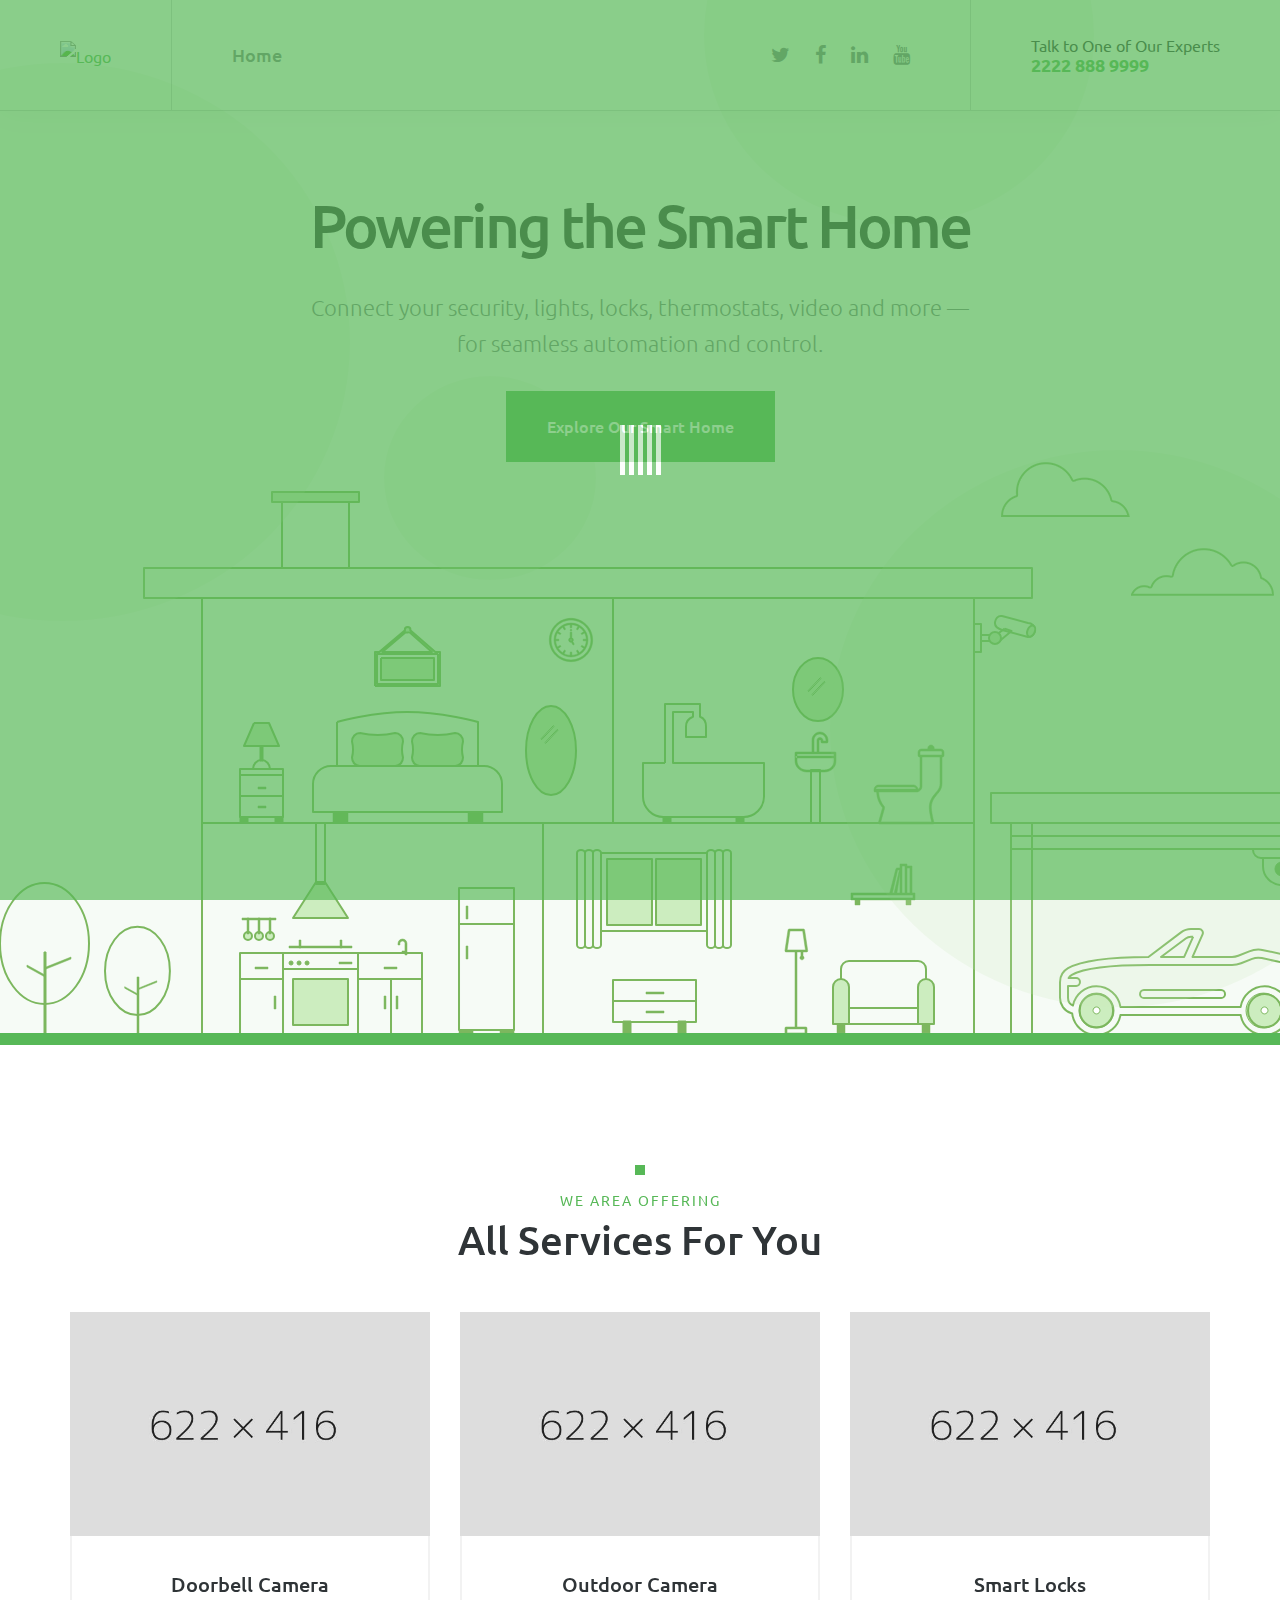
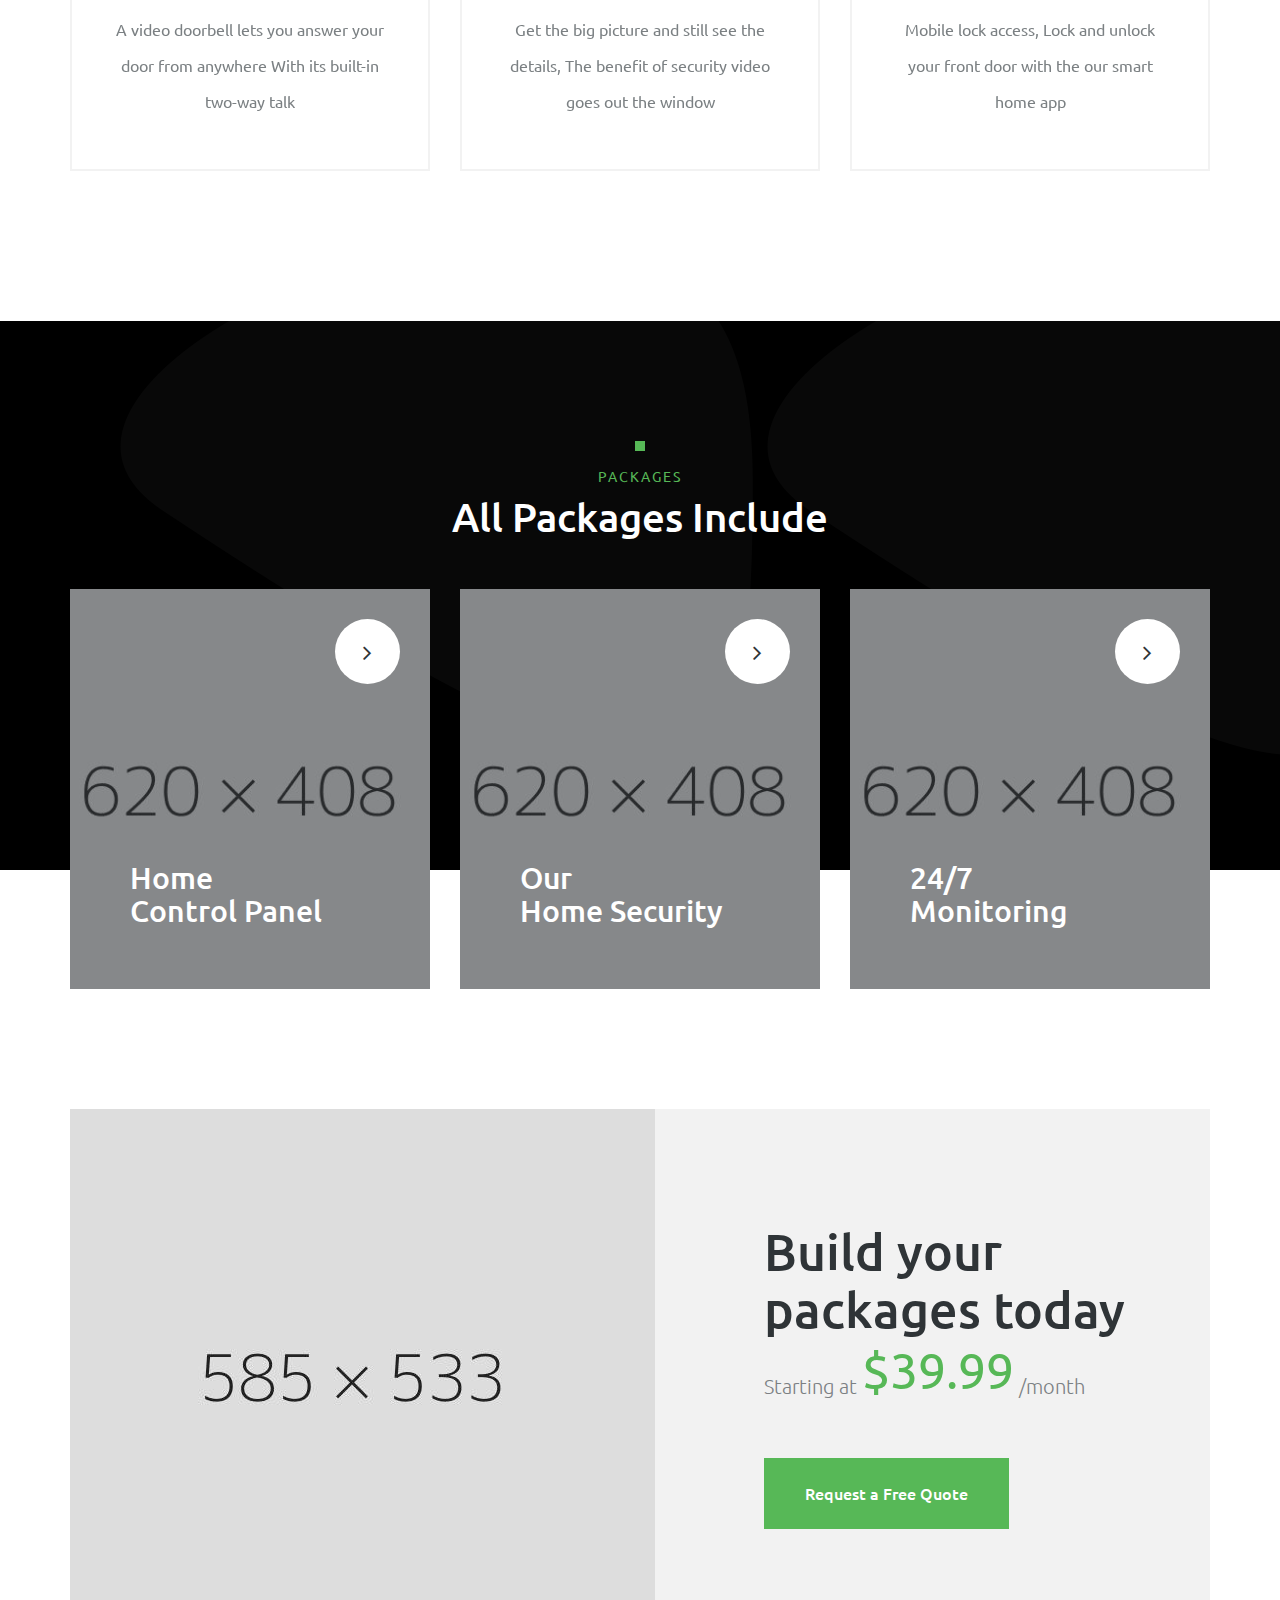
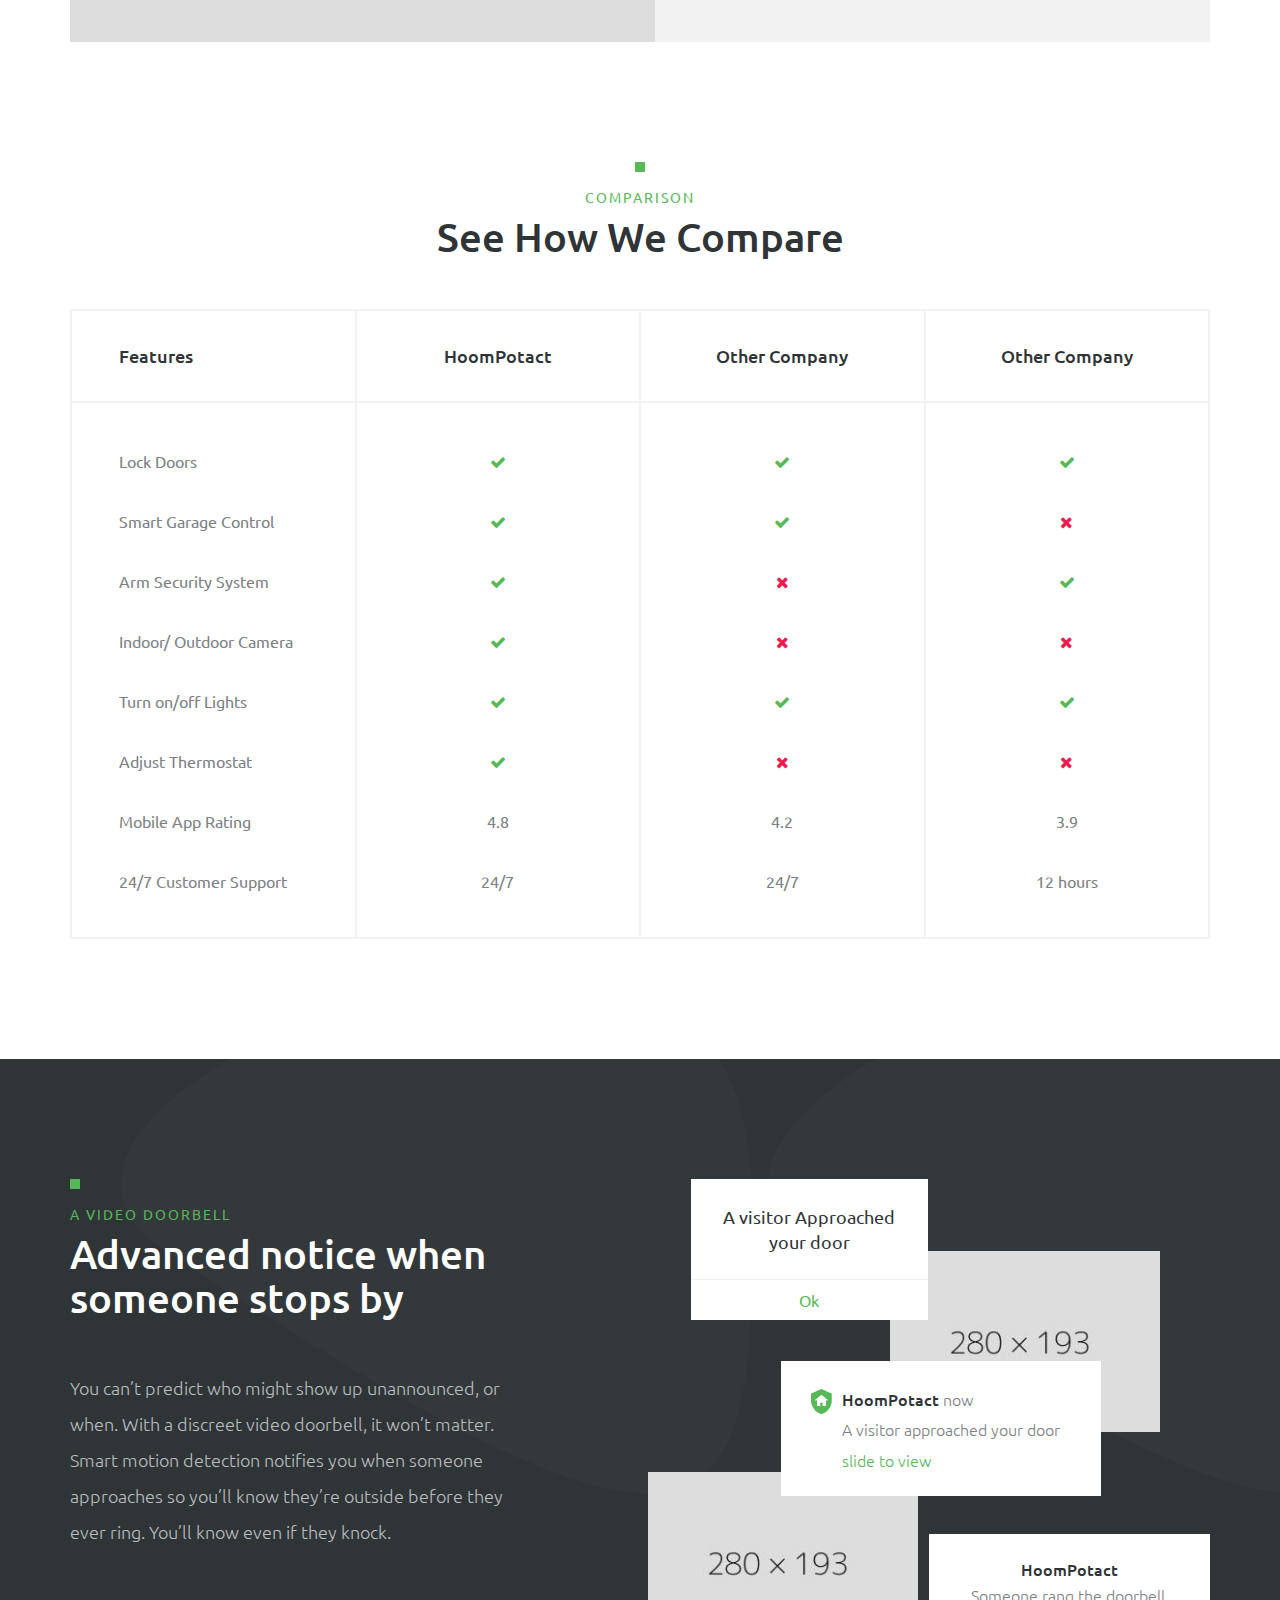
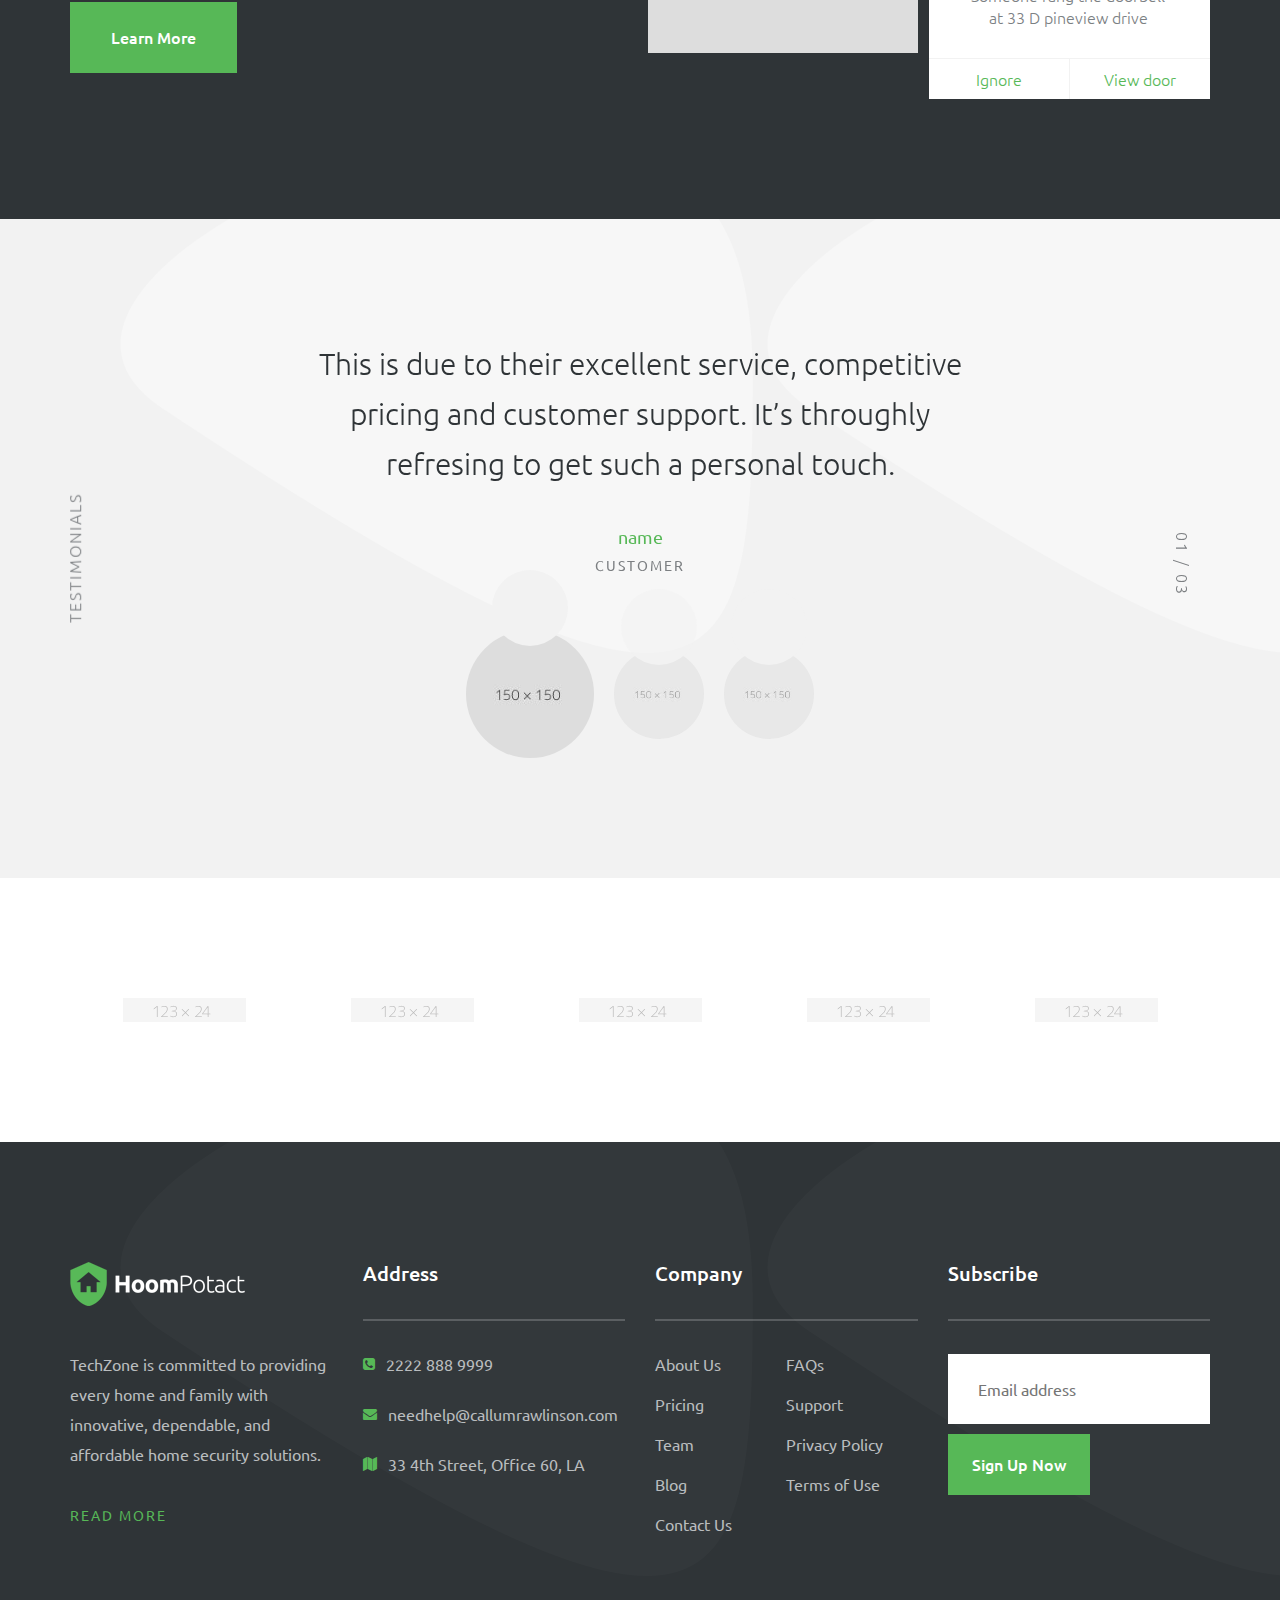
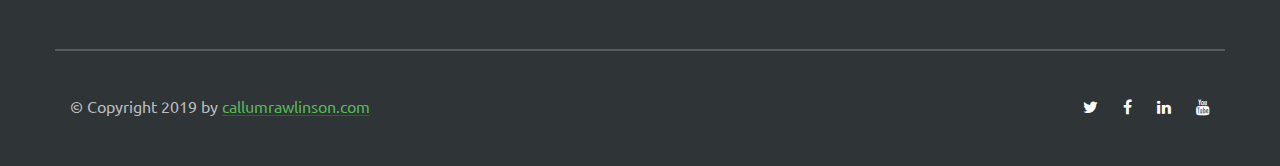
==== index.html @ 7e0fc5ee "Update index.html" ====
<!DOCTYPE html>
<html lang="en">
<head>
    <meta charset="UTF-8">
    <meta name="viewport" content="width=device-width, initial-scale=1">
    <title>TechZone - Smart Alarm & Security Systems HTML Template</title>
    <!--Google font-->
    <link href="https://fonts.googleapis.com/css?family=Ubuntu:300,300i,400,400i,500,500i,700,700i&display=swap" rel="stylesheet">
    <!--favicon-->
    <link rel="icon" href="assets/images/favicon.png">
    <!--stylesheet-->
    <link rel="stylesheet" href="assets/css/bootstrap.min.css">
    <link rel="stylesheet" href="assets/css/font-awesome.min.css">
    <link rel="stylesheet" href="assets/css/fontello.css">
    <link rel="stylesheet" href="assets/css/owl.carousel.min.css">
    <link rel="stylesheet" href="assets/css/animate.css">
    <link rel="stylesheet" href="assets/css/style.css">
</head>
<body>

    <!-- ***************************
        PreLoader Area Start
     *************************** -->
    <div class="spinner">
        <div class="rect1"></div>
        <div class="rect2"></div>
        <div class="rect3"></div>
        <div class="rect4"></div>
        <div class="rect5"></div>
    </div><!--end .spinner-->
    <!-- ***************************
        PreLoader Area Start
     *************************** -->

    <!-- ***************************
        Header Area Start
     *************************** -->
     <header class="header_area">
         <div class="main_menu_area menu_style_2 menu_style_3 scrolling_fixed">
            <div class="nav_and_logo">
                <div class="left_logo">
                    <button type="button" class="navbar-toggles">
                        <span class="icon-bar"></span>
                        <span class="icon-bar"></span>
                        <span class="icon-bar"></span>
                    </button>
                    <a href="index.html" class="logo">
                        <img src="assets/images/logo.png" alt="Logo">
                    </a>
                </div><!--end .left_logo-->
                <div class="middle_menu collapse_responsive text-right">
                    <span class="close_menu_area_btn">x</span>
                    <div class="collapse navbar-collapse remove_padding" id="myNavbar">
                        <ul class="nav navbar-nav text-center">
                            <li class="drop_list">
                                <a href="index.html">Home </a> <span class="menu_icon fa fa-angle-down"></span>
                                <ul class="highlight_dropdown"
                                </ul>
                            </li>
                            <li><a href="about.html">About</a></li>
                            <li><a href="service.html">Our Services</a></li>
                            <li class="drop_list">
                                <a href="">Pages</a> <span class="menu_icon fa fa-angle-down"></span>
                                <ul class="highlight_dropdown">
                                </ul>
                            </li>
                        </ul>
                    </div><!--end .collapse-->
                </div><!--end .middle_menu-->
            </div><!--end .nav_and_logo-->
            <div class="social_and_contact">
                <ul class="top_social">
                    <li><a href="#"><i class="fa fa-twitter"></i></a></li>
                    <li><a href="#"><i class="fa fa-facebook"></i></a></li>
                    <li><a href="#"><i class="fa fa-linkedin"></i></a></li>
                    <li><a href="#"><i class="fa fa-youtube"></i></a></li>
                </ul>
                <div class="right_contact">
                    <p>Talk to One of Our Experts <span>2222 888 9999</span></p>
                </div><!--end .right_contact-->
            </div><!--end .social_and_contact-->
         </div><!--end .main_menu_area-->
     </header><!--end .header_area-->
    <!-- ***************************
        Header Area End
     *************************** -->

    <!-- ***************************
        Hero Header Area Start
     *************************** -->
     <section class="hero_header_banner section_padding light_bg text-center">
        <div class="circle_shape circle_1"></div>
        <div class="circle_shape circle_2"></div>
        <div class="circle_shape circle_3"></div>
        <div class="circle_shape circle_4"></div>
         <div class="container">
             <div class="row">
                 <div class="col-md-8 col-md-offset-2">
                     <div class="hero_header_banner_title">
                         <h1>Powering the Smart Home</h1>
                         <p>Connect your security, lights, locks, thermostats, video and more — for seamless automation and control.</p>
                         <a href="#" class="btn btn-default default_btn">Explore Our Smart Home</a>
                     </div><!--end .hero_header_banner_title-->
                 </div><!--end .col-md-8-->
             </div><!--end .row-->
         </div><!--end .container-->
         <svg class="header_svg_home" xmlns="http://www.w3.org/2000/svg" xmlns:xlink="http://www.w3.org/1999/xlink" preserveAspectRatio="xMidYMid" width="1392" height="583" viewBox="0 0 1392 583">
             <g>
                 <g transform="translate(3 0)">
                     <path d="M999.000,153.998 L1025.000,160.998 C1028.866,160.998 1032.000,164.132 1032.000,167.997 C1032.000,171.864 1028.866,174.998 1025.000,174.998 L999.000,167.997 C994.383,166.518 991.477,164.070 992.000,160.240 C992.455,156.905 994.715,153.207 999.000,153.998 Z" class="cls-1"></path>
                     <path d="M1030.420,163.756 C1032.273,164.564 1032.734,167.611 1031.448,170.564 C1030.163,173.515 1027.618,175.254 1025.765,174.447 C1023.911,173.640 1023.450,170.592 1024.736,167.641 C1026.021,164.688 1028.566,162.949 1030.420,163.756 Z" class="cls-2"></path>
                     <path d="M971.015,162.017 L978.004,162.017 L978.004,189.988 L971.015,189.988 L971.015,162.017 Z" class="cls-1"></path>
                     <path transform="translate(2 0)" d="M994.998,172.997 L994.998,178.989 L975.996,178.989 L975.996,172.997 L994.998,172.997 Z" class="cls-1"></path>
                     <path d="M1001.674,166.590 L1008.533,168.939 L996.028,179.481 L992.694,173.193 L1001.674,166.590 Z" class="cls-1"></path>
                     <circle cx="991.985" cy="175.984" r="6.015" class="cls-3"></circle>
                 </g>
                 <g>
                     <g>
                         <path d="M137.454,464.849 C155.378,464.849 169.909,484.604 169.909,508.973 C169.909,533.341 155.378,553.096 137.454,553.096 C119.530,553.096 105.000,533.341 105.000,508.973 C105.000,484.604 119.530,464.849 137.454,464.849 Z" class="cls-1"></path>
                         <path d="M136.995,514.984 L139.014,514.984 L139.014,582.967 L136.995,582.967 L136.995,514.984 Z" class="cls-4"></path>
                         <path d="M138.519,526.136 L156.791,518.842 L156.791,520.304 L138.519,527.598 L138.519,526.136 Z" class="cls-4"></path>
                         <path d="M137.825,531.970 L124.658,524.678 L124.658,526.139 L137.825,533.432 L137.825,531.970 Z" class="cls-4"></path>
                     </g>
                     <g>
                         <ellipse cx="44.5" cy="481.5" rx="44.5" ry="60.5" class="cls-5"></ellipse>
                         <rect x="44" y="490" width="2" height="93" class="cls-6"></rect>
                         <path d="M45.960,505.031 L71.014,495.031 L71.014,497.035 L45.960,507.036 L45.960,505.031 Z" class="cls-4"></path>
                         <path d="M45.008,513.031 L26.954,503.031 L26.954,505.036 L45.008,515.035 L45.008,513.031 Z" class="cls-4"></path>
                     </g>
                 </g>
                 <g>
                     <g>
                         <rect x="991" y="331" width="401" height="30" class="cls-5"></rect>
                         <rect x="1011" y="374" width="361" height="13" class="cls-5"></rect>
                         <rect x="1011" y="361" width="361" height="13" class="cls-5"></rect>
                         <rect x="1351" y="361" width="21" height="222" class="cls-5"></rect>
                         <rect x="1011" y="361" width="21" height="222" class="cls-5"></rect>
                     </g>
                     <g>
                         <path d="M1263.489,531.098 C1273.136,531.098 1280.957,538.918 1280.957,548.566 C1280.957,558.213 1273.136,566.033 1263.489,566.033 C1253.842,566.033 1246.021,558.213 1246.021,548.566 C1246.021,538.918 1253.842,531.098 1263.489,531.098 Z" class="cls-7"></path>
                         <path d="M1096.489,531.098 C1106.136,531.098 1113.957,538.918 1113.957,548.566 C1113.957,558.213 1106.136,566.033 1096.489,566.033 C1086.842,566.033 1079.021,558.213 1079.021,548.566 C1079.021,538.918 1086.842,531.098 1096.489,531.098 Z" class="cls-7"></path>
                         <path d="M1318.278,536.119 L1317.869,536.119 C1317.159,540.694 1313.635,544.568 1309.082,545.866 L1288.900,551.622 C1287.439,563.648 1277.155,572.998 1264.718,572.998 C1252.589,572.998 1242.504,564.490 1240.657,552.894 L1120.465,552.894 C1118.617,564.489 1108.532,572.998 1096.403,572.998 C1083.923,572.998 1073.610,563.583 1072.204,551.496 L1070.767,551.017 C1064.159,548.819 1060.008,542.670 1060.008,535.719 L1060.007,520.166 C1060.007,514.374 1063.070,509.015 1068.050,506.181 C1080.178,499.281 1107.059,495.045 1148.448,494.970 L1181.024,470.384 C1183.846,468.194 1187.369,466.987 1190.943,466.987 L1199.033,466.987 C1200.324,466.987 1201.530,467.634 1202.240,468.710 C1202.951,469.786 1203.072,471.146 1202.564,472.330 L1192.542,494.966 L1232.028,494.966 C1234.160,494.966 1236.245,494.566 1238.224,493.775 L1249.273,489.364 C1253.783,487.564 1258.678,487.148 1263.428,488.164 L1308.295,497.761 C1313.815,498.942 1318.013,504.592 1318.013,510.227 L1318.013,528.452 L1318.278,528.452 C1320.400,528.452 1322.119,530.168 1322.119,532.285 C1322.119,534.403 1320.400,536.119 1318.278,536.119 ZM1264.718,565.332 C1273.919,565.332 1281.404,557.860 1281.404,548.677 C1281.404,539.493 1273.919,532.022 1264.718,532.022 C1255.518,532.022 1248.033,539.493 1248.033,548.677 C1248.033,557.860 1255.518,565.332 1264.718,565.332 ZM1096.402,565.332 C1105.603,565.332 1113.088,557.860 1113.088,548.677 C1113.088,539.493 1105.603,532.022 1096.402,532.022 C1087.202,532.022 1079.717,539.493 1079.717,548.677 C1079.717,557.860 1087.202,565.332 1096.402,565.332 ZM1193.209,474.655 L1190.944,474.655 C1189.069,474.655 1187.221,475.288 1185.741,476.437 L1160.965,494.967 L1184.185,494.967 L1193.209,474.655 ZM1310.012,510.228 C1310.012,508.186 1308.688,506.392 1306.687,505.964 L1261.819,496.047 C1258.567,495.352 1255.215,495.636 1252.127,496.869 L1241.078,501.280 C1238.187,502.434 1235.142,503.019 1232.028,503.019 L1149.770,503.019 C1098.964,503.019 1079.474,508.508 1071.854,512.844 C1070.478,513.627 1069.383,514.664 1068.656,516.036 L1076.133,516.036 C1078.254,516.036 1079.974,517.877 1079.974,519.994 C1079.974,522.112 1078.254,523.891 1076.133,523.891 L1068.002,523.891 L1068.002,535.721 C1068.002,539.149 1069.806,542.205 1072.936,543.516 C1075.315,532.576 1084.741,524.355 1096.402,524.355 C1108.532,524.355 1118.616,533.312 1120.464,544.908 L1240.656,544.908 C1242.504,533.312 1252.589,524.355 1264.718,524.355 C1276.459,524.355 1286.287,532.688 1288.579,543.740 L1306.971,538.494 C1308.218,538.138 1309.083,537.185 1309.606,536.057 L1297.432,536.057 C1295.311,536.057 1293.591,534.340 1293.591,532.223 C1293.591,530.105 1295.311,528.005 1297.432,528.005 L1310.012,528.005 L1310.012,510.228 ZM1221.189,535.995 L1143.877,535.995 C1141.756,535.995 1140.036,534.279 1140.036,532.161 C1140.036,530.044 1141.756,527.953 1143.877,527.953 L1221.189,527.953 C1223.310,527.953 1225.030,530.044 1225.030,532.161 C1225.030,534.279 1223.310,535.995 1221.189,535.995 Z" class="cls-1"></path>
                         <path d="M1096.513,544.962 C1098.428,544.962 1099.980,546.514 1099.980,548.429 C1099.980,550.344 1098.428,551.897 1096.513,551.897 C1094.598,551.897 1093.045,550.344 1093.045,548.429 C1093.045,546.514 1094.598,544.962 1096.513,544.962 Z" class="cls-8"></path>
                         <path d="M1264.513,544.962 C1266.428,544.962 1267.980,546.514 1267.980,548.429 C1267.980,550.344 1266.428,551.897 1264.513,551.897 C1262.598,551.897 1261.045,550.344 1261.045,548.429 C1261.045,546.514 1262.598,544.962 1264.513,544.962 Z" class="cls-8"></path>
                     </g>
                     <g>
                         <path d="M1311.000,386.998 L1311.000,387.998 C1311.000,392.416 1307.418,395.998 1303.000,395.998 L1261.000,395.998 C1256.582,395.998 1253.000,392.416 1253.000,387.998 L1253.000,386.998 L1311.000,386.998 Z" class="cls-1"></path>
                         <path transform="translate(0 2)" d="M1301.000,393.909 L1301.000,402.160 C1301.000,412.666 1292.482,421.023 1281.976,421.023 C1271.469,421.023 1263.005,412.666 1263.005,402.160 L1263.005,393.909 L1301.000,393.909 Z" class="cls-1"></path>
                         <circle cx="1281.955" cy="406.953" r="6.985" class="cls-6"></circle>
                         <circle cx="1282.075" cy="407.078" r="2.045" class="cls-9"></circle>
                         <circle cx="1294" cy="400" r="2" class="cls-6"></circle>
                     </g>
                 </g>
                 <g transform="translate(-1 0)">
                     <rect x="203" y="361" width="341" height="222" class="cls-5"></rect>
                     <g>
                         <path d="M501.006,567.915 L515.048,567.915 L515.048,571.095 L501.006,571.095 L501.006,567.915 Z" class="cls-4"></path>
                         <path d="M460.006,567.915 L474.048,567.915 L474.048,571.095 L460.006,571.095 L460.006,567.915 Z" class="cls-4"></path>
                         <path d="M460.014,462.001 L515.003,462.001 L515.003,568.027 L460.014,568.027 L460.014,462.001 Z" class="cls-1"></path>
                         <path d="M467.022,483.996 L468.977,483.996 L468.977,496.980 L467.022,496.980 L467.022,483.996 Z" class="cls-4"></path>
                         <path transform="translate(0 -2)" d="M460.014,428.001 L515.003,428.001 L515.003,464.027 L460.014,464.027 L460.014,428.001 Z" class="cls-1"></path>
                         <path d="M467.022,443.995 L468.977,443.995 L468.977,456.980 L467.022,456.980 L467.022,443.995 Z" class="cls-4"></path>
                     </g>
                     <g transform="translate(2 0)">
                         <path d="M387.014,517.001 L421.003,517.001 L421.003,573.027 L390.014,573.027 L390.014,517.001 Z" class="cls-1"></path>
                         <path d="M395.022,533.995 L396.977,533.995 L396.977,546.981 L395.022,546.981 L395.022,533.995 Z" class="cls-4"></path>
                         <path d="M357.014,517.001 L390.003,517.001 L390.003,573.027 L357.014,573.027 L357.014,517.001 Z" class="cls-1"></path>
                         <path transform="translate(2 0)" d="M381.022,533.995 L382.977,533.995 L382.977,546.981 L381.022,546.981 L381.022,533.995 Z" class="cls-4"></path>
                         <path transform="translate(0 -2)" d="M357.014,493.001 L421.003,493.001 L421.003,519.027 L357.014,519.027 L357.014,493.001 Z" class="cls-1"></path>
                         <path d="M395.987,505.005 L395.987,506.959 L383.002,506.959 L383.002,505.005 L395.987,505.005 Z" class="cls-4"></path>
                     </g>
                     <g>
                         <g>
                             <path d="M284.014,507.001 L359.003,507.001 L359.003,573.027 L284.014,573.027 L284.014,507.001 Z" class="cls-1"></path>
                             <path d="M294.014,517.001 L349.003,517.001 L349.003,563.027 L294.014,563.027 L294.014,517.001 Z" class="cls-2"></path>
                             <path transform="translate(0 -2)" d="M284.014,493.001 L359.003,493.001 L359.003,509.027 L284.014,509.027 L284.014,493.001 Z" class="cls-1"></path>
                             <circle cx="292.047" cy="501" r="2.016" class="cls-6"></circle>
                             <circle cx="300.047" cy="501" r="2.016" class="cls-6"></circle>
                             <circle cx="308.047" cy="501" r="2.016" class="cls-6"></circle>
                             <path d="M352.987,500.004 L352.987,501.960 L340.002,501.960 L340.002,500.004 L352.987,500.004 Z" class="cls-4"></path>
                         </g>
                         <g transform="translate(0 -2)">
                             <path d="M352.987,486.005 L352.987,487.960 L290.002,487.960 L290.002,486.005 L352.987,486.005 Z" class="cls-4"></path>
                             <path d="M300.022,479.995 L301.977,479.995 L301.977,487.980 L300.022,487.980 L300.022,479.995 Z" class="cls-4"></path>
                             <path d="M341.022,479.995 L342.977,479.995 L342.977,487.980 L341.022,487.980 L341.022,479.995 Z" class="cls-4"></path>
                         </g>
                     </g>
                     <g>
                         <path d="M276.987,457.961 L276.987,456.006 L243.002,456.006 L243.002,457.961 L276.987,457.961 Z" class="cls-4"></path>
                         <path d="M270.983,470.012 C273.197,470.012 274.991,471.806 274.991,474.020 C274.991,476.234 273.197,478.028 270.983,478.028 C268.770,478.028 266.975,476.234 266.975,474.020 C266.975,471.806 268.770,470.012 270.983,470.012 Z" class="cls-2"></path>
                         <path d="M259.983,470.012 C262.196,470.012 263.991,471.806 263.991,474.020 C263.991,476.234 262.196,478.028 259.983,478.028 C257.770,478.028 255.975,476.234 255.975,474.020 C255.975,471.806 257.770,470.012 259.983,470.012 Z" class="cls-2"></path>
                         <path d="M248.983,470.012 C251.196,470.012 252.991,471.806 252.991,474.020 C252.991,476.234 251.196,478.028 248.983,478.028 C246.770,478.028 244.975,476.234 244.975,474.020 C244.975,471.806 246.770,470.012 248.983,470.012 Z" class="cls-2"></path>
                         <path d="M270.022,471.989 L271.977,471.989 L271.977,455.972 L270.022,455.972 L270.022,471.989 Z" class="cls-4"></path>
                         <path d="M259.022,471.989 L260.977,471.989 L260.977,455.972 L259.022,455.972 L259.022,471.989 Z" class="cls-4"></path>
                         <path d="M248.022,471.989 L249.977,471.989 L249.977,455.972 L248.022,455.972 L248.022,471.989 Z" class="cls-4"></path>
                     </g>
                     <g transform="translate(-2 0)">
                         <path d="M243.014,517.001 L286.003,517.001 L286.003,573.027 L243.014,573.027 L243.014,517.001 Z" class="cls-1"></path>
                         <path d="M277.022,533.995 L278.977,533.995 L278.977,546.981 L277.022,546.981 L277.022,533.995 Z" class="cls-4"></path>
                         <path transform="translate(0 -2)" d="M243.014,493.001 L286.003,493.001 L286.003,519.027 L243.014,519.027 L243.014,493.001 Z" class="cls-1"></path>
                         <path d="M270.987,505.005 L270.987,506.959 L258.002,506.959 L258.002,505.005 L270.987,505.005 Z" class="cls-4"></path>
                     </g>
                     <g>
                         <path d="M317.014,420.000 L326.003,420.000 L349.003,456.027 L294.014,456.027 L317.014,420.000 Z" class="cls-2"></path>
                         <path d="M317.014,361.001 L326.003,361.001 L326.003,422.027 L317.014,422.027 L317.014,361.001 Z" class="cls-1"></path>
                         <path d="M405.958,492.969 L405.958,490.946 L403.010,490.946 L403.010,488.998 L405.958,488.998 L405.958,481.311 C405.958,480.047 404.805,479.019 403.541,479.019 C402.277,479.019 400.937,480.047 400.937,481.311 L400.937,482.956 L398.989,482.956 L398.989,481.591 C398.989,479.064 401.013,477.008 403.541,477.008 C406.069,477.008 407.999,479.064 408.000,481.591 L408.000,492.969 L405.958,492.969 Z" class="cls-4"></path>
                     </g>
                 </g>
                 <g transform="translate(1 0)">
                     <rect x="542" y="361" width="431" height="222" class="cls-5"></rect>
                     <path d="M806.721,488.744 L803.611,467.875 C803.535,467.369 803.099,466.993 802.586,466.993 L788.072,466.993 C787.558,466.993 787.122,467.369 787.046,467.875 L783.936,488.744 C783.851,489.308 784.242,489.835 784.808,489.919 C784.859,489.927 784.910,489.931 784.962,489.931 L794.011,489.931 L794.011,564.980 L784.998,564.980 C784.426,564.980 783.962,565.443 783.962,566.015 L783.962,571.964 C783.962,572.535 784.426,572.998 784.998,572.998 L804.972,572.998 C805.544,572.998 806.008,572.535 806.008,571.964 L806.008,566.015 C806.008,565.443 805.544,564.980 804.972,564.980 L795.990,564.980 L795.990,489.931 L799.937,489.931 L799.937,493.985 C798.945,494.556 798.606,495.821 799.178,496.810 C799.751,497.800 801.019,498.139 802.011,497.567 C803.002,496.996 803.342,495.730 802.769,494.742 C802.587,494.428 802.326,494.166 802.011,493.985 L802.011,489.931 L805.696,489.931 C806.269,489.931 806.733,489.467 806.733,488.896 C806.733,488.845 806.729,488.794 806.721,488.744 ZM803.935,566.924 L803.935,570.930 L786.035,570.930 L786.035,566.924 L803.935,566.924 ZM786.165,487.955 L788.964,468.970 L801.693,468.970 L804.492,487.955 L786.165,487.955 Z" class="cls-4"></path>
                     <path d="M854.005,442.945 L858.997,442.945 L858.997,437.912 L904.990,437.912 L904.990,442.945 L910.013,442.945 L910.013,437.912 L914.008,437.912 L914.008,430.965 L912.884,430.965 L911.013,430.965 L911.013,403.981 L905.988,403.981 L905.988,401.971 L898.998,401.971 L898.998,405.953 L896.214,405.953 C895.725,405.953 895.273,406.196 895.000,406.607 L888.706,430.943 C888.701,430.951 888.700,430.958 888.696,430.965 L851.111,430.965 L849.988,430.965 L849.988,437.912 L854.005,437.912 L854.005,442.945 ZM908.954,405.990 L908.954,430.965 L905.988,430.965 L905.988,405.990 L908.954,405.990 ZM900.995,404.012 L903.992,404.012 L903.992,430.965 L900.995,430.965 L900.995,404.012 ZM898.998,430.965 L895.887,430.965 L898.998,410.473 L898.998,430.965 ZM896.635,407.963 L898.429,407.963 L893.187,430.965 L891.393,430.965 L896.635,407.963 ZM852.007,435.952 L852.007,433.037 L889.922,433.037 L893.608,433.037 L899.404,433.037 L903.898,433.037 L906.144,433.037 L910.857,433.037 L911.980,433.037 L911.980,435.952 L910.857,435.952 L905.021,435.952 L859.184,435.952 L853.130,435.952 L852.007,435.952 Z" class="cls-4"></path>
                     <g>
                         <path d="M848.000,498.998 L917.000,498.998 C921.418,498.998 925.000,502.580 925.000,506.998 L925.000,561.998 L840.000,561.998 L840.000,506.998 C840.000,502.580 843.582,498.998 848.000,498.998 Z" class="cls-1"></path>
                         <path d="M840.015,545.927 L924.994,545.927 L924.994,561.994 L840.015,561.994 L840.015,545.927 Z" class="cls-1"></path>
                         <path d="M921.013,560.003 L929.003,560.003 L929.003,570.956 L921.013,570.956 L921.013,560.003 Z" class="cls-4"></path>
                         <path d="M836.013,560.003 L844.003,560.003 L844.003,570.956 L836.013,570.956 L836.013,560.003 Z" class="cls-4"></path>
                         <path d="M925.000,516.998 C929.418,516.998 933.000,520.579 933.000,524.998 L933.000,561.998 L917.000,561.998 L917.000,524.998 C917.000,520.579 920.582,516.998 925.000,516.998 Z" class="cls-2"></path>
                         <path d="M840.000,516.998 C844.418,516.998 848.000,520.579 848.000,524.998 L848.000,561.998 L832.000,561.998 L832.000,524.998 C832.000,520.579 835.582,516.998 840.000,516.998 Z" class="cls-2"></path>
                     </g>
                     <g>
                         <rect x="677" y="559" width="8" height="12" class="cls-6"></rect>
                         <rect x="622" y="559" width="8" height="12" class="cls-6"></rect>
                         <rect x="612" y="539" width="83" height="21" class="cls-5"></rect>
                         <path d="M644.994,548.977 L662.985,548.977 L662.985,551.006 L644.994,551.006 L644.994,548.977 Z" class="cls-4"></path>
                         <rect transform="translate(0 -2)" x="612" y="520" width="83" height="21" class="cls-5"></rect>
                         <path d="M644.994,529.977 L662.985,529.977 L662.985,532.006 L644.994,532.006 L644.994,529.977 Z" class="cls-4"></path>
                     </g>
                     <g>
                         <g>
                             <path transform="translate(6 0)" d="M720.000,387.998 C722.209,387.998 724.000,389.341 724.000,390.998 L724.000,482.998 C724.000,484.655 722.209,485.999 720.000,485.999 C717.791,485.999 716.000,484.655 716.000,482.998 L716.000,390.998 C716.000,389.341 717.791,387.998 720.000,387.998 Z" class="cls-1"></path>
                             <path transform="translate(4 0)" d="M714.000,387.998 C716.209,387.998 718.000,389.341 718.000,390.998 L718.000,482.998 C718.000,484.655 716.209,485.999 714.000,485.999 C711.791,485.999 710.000,484.655 710.000,482.998 L710.000,390.998 C710.000,389.341 711.791,387.998 714.000,387.998 Z" class="cls-1"></path>
                             <path transform="translate(2 0)" d="M708.000,387.998 C710.209,387.998 712.000,389.341 712.000,390.998 L712.000,482.998 C712.000,484.655 710.209,485.999 708.000,485.999 C705.791,485.999 704.000,484.655 704.000,482.998 L704.000,390.998 C704.000,389.341 705.791,387.998 708.000,387.998 Z" class="cls-1"></path>
                             <path transform="translate(-2 0)" d="M598.000,387.998 C600.209,387.998 602.000,389.341 602.000,390.998 L602.000,482.998 C602.000,484.655 600.209,485.999 598.000,485.999 C595.791,485.999 594.000,484.655 594.000,482.998 L594.000,390.998 C594.000,389.341 595.791,387.998 598.000,387.998 Z" class="cls-1"></path>
                             <path transform="translate(-4 0)" d="M592.000,387.998 C594.209,387.998 596.000,389.341 596.000,390.998 L596.000,482.998 C596.000,484.655 594.209,485.999 592.000,485.999 C589.791,485.999 588.000,484.655 588.000,482.998 L588.000,390.998 C588.000,389.341 589.791,387.998 592.000,387.998 Z" class="cls-1"></path>
                             <path transform="translate(-6 0)" d="M586.000,387.998 C588.209,387.998 590.000,389.341 590.000,390.998 L590.000,482.998 C590.000,484.655 588.209,485.999 586.000,485.999 C583.791,485.999 582.000,484.655 582.000,482.998 L582.000,390.998 C582.000,389.341 583.791,387.998 586.000,387.998 Z" class="cls-1"></path>
                         </g>
                         <g>
                             <path d="M600.014,391.001 L706.003,391.001 L706.003,469.027 L600.014,469.027 L600.014,391.001 Z" class="cls-1"></path>
                             <path d="M655.014,397.001 L700.003,397.001 L700.003,463.027 L655.014,463.027 L655.014,397.001 Z" class="cls-2"></path>
                             <path d="M606.014,397.001 L651.003,397.001 L651.003,463.027 L606.014,463.027 L606.014,397.001 Z" class="cls-2"></path>
                         </g>
                     </g>
                 </g>
                 <g transform="translate(1 -2)">
                     <rect x="612" y="138" width="361" height="225" class="cls-5"></rect>
                     <g>
                         <rect x="810" y="310" width="9" height="53" class="cls-5"></rect>
                         <path d="M834.000,291.976 L817.989,291.976 L817.989,280.176 C817.989,279.842 818.136,279.976 818.470,279.976 L819.471,279.976 C819.805,279.976 819.983,279.842 819.983,280.176 L819.983,282.018 C819.983,282.573 820.433,283.023 820.988,283.023 L825.987,283.023 C826.542,283.023 826.992,282.573 826.992,282.018 L826.992,280.122 C826.992,275.746 823.369,271.999 818.994,271.999 L818.854,271.999 C814.478,271.999 810.981,275.746 810.981,280.122 L810.981,291.976 L795.002,291.976 C794.446,291.976 793.997,292.207 793.997,292.762 L793.997,300.734 C793.997,303.864 795.233,306.737 797.477,308.823 C799.665,310.856 802.617,311.976 805.790,311.976 L810.918,311.976 L818.301,311.976 L823.429,311.976 C826.602,311.976 829.555,310.856 831.742,308.823 C833.987,306.737 835.004,303.864 835.004,300.734 L835.004,292.762 C835.004,292.207 834.555,291.976 834.000,291.976 ZM812.990,280.122 C812.990,276.854 815.586,274.008 818.854,274.008 L818.994,274.008 C822.261,274.008 824.982,276.854 824.982,280.122 L824.982,281.013 L821.931,281.013 L821.931,280.176 C821.931,278.733 820.382,277.560 818.940,277.560 L818.908,277.560 C817.465,277.560 816.011,278.733 816.011,280.176 L816.011,291.963 L812.990,291.963 L812.990,280.122 L812.990,280.122 ZM823.430,309.966 L817.297,309.966 L811.923,309.966 L805.790,309.966 C800.212,309.966 796.006,305.997 796.006,300.734 L796.006,293.923 L832.995,293.923 L832.995,295.991 L795.321,295.991 C794.766,295.991 794.317,295.847 794.317,296.403 C794.317,296.957 794.766,297.938 795.321,297.938 L832.995,297.938 L832.995,300.734 C832.995,305.997 829.007,309.966 823.430,309.966 Z" class="cls-4"></path>
                     </g>
                     <g>
                         <ellipse cx="817" cy="229.5" rx="25" ry="31.5" class="cls-3"></ellipse>
                         <path d="M823.305,221.428 L824.051,222.129 L811.672,235.304 L810.926,234.604 L823.305,221.428 Z" class="cls-8"></path>
                         <path d="M819.328,217.692 L820.074,218.392 L807.694,231.568 L806.949,230.867 L819.328,217.692 Z" class="cls-8"></path>
                     </g>
                     <path transform="translate(0 1)" d="M932.021,362.957 L878.405,362.957 C878.083,362.957 877.780,362.807 877.585,362.551 C877.390,362.295 877.327,361.868 877.413,361.559 L881.556,346.683 C877.899,342.361 875.802,336.977 875.587,330.977 L873.716,330.977 C873.147,330.977 872.999,330.297 872.999,329.729 L872.999,329.009 C872.999,326.569 874.671,323.990 877.112,323.990 L912.777,323.990 C914.992,323.990 916.832,326.219 917.152,328.345 C917.700,328.064 918.165,327.625 918.492,327.061 C918.764,326.589 919.002,326.009 919.002,325.382 L919.002,295.971 L918.102,295.971 C917.534,295.971 917.010,295.105 917.010,294.536 L917.010,291.177 C917.010,289.418 918.504,287.987 920.263,287.987 L927.005,287.987 C926.860,287.620 926.781,287.595 926.781,287.178 C926.781,285.391 928.235,283.936 930.023,283.936 C931.810,283.936 933.264,285.391 933.264,287.178 C933.264,287.595 933.185,287.620 933.041,287.987 L939.782,287.987 C941.541,287.987 943.004,289.418 943.004,291.177 L943.004,294.536 C943.004,295.105 942.512,295.971 941.943,295.971 L941.012,295.971 L941.012,322.507 C941.012,325.578 940.171,328.244 938.097,330.897 C937.775,331.310 937.402,331.772 937.033,332.229 C936.726,332.610 936.422,332.986 936.153,333.327 C935.880,333.674 935.592,334.024 935.297,334.384 C933.251,336.873 930.932,339.695 930.369,345.166 C929.898,349.749 932.900,361.174 932.930,361.288 L933.006,361.535 C933.101,361.847 933.042,362.279 932.848,362.541 C932.653,362.802 932.346,362.957 932.021,362.957 ZM879.759,360.993 L930.683,360.993 C929.928,357.972 927.895,349.104 928.321,344.956 C928.947,338.868 931.586,335.657 933.707,333.077 C933.993,332.729 934.272,332.389 934.537,332.053 C934.810,331.706 935.119,331.324 935.431,330.938 C935.793,330.488 936.159,330.035 936.476,329.630 C938.252,327.358 939.048,325.094 939.048,322.507 L938.985,295.971 L920.998,295.971 L920.998,325.382 C920.998,326.369 920.727,327.307 920.273,328.091 C919.473,329.474 918.100,330.635 916.562,330.900 C916.442,330.949 916.311,330.977 916.173,330.977 L877.646,330.977 C877.866,336.671 879.912,341.741 883.463,345.743 C883.465,345.744 883.466,345.746 883.468,345.748 C883.472,345.753 883.476,345.757 883.481,345.762 C883.498,345.782 883.753,346.867 883.211,348.412 C883.302,348.152 883.493,348.376 883.220,348.376 L879.759,360.993 ZM876.597,328.012 L915.123,328.012 C914.972,326.853 913.977,325.985 912.777,325.985 L877.111,325.985 C875.911,325.985 874.916,326.853 874.764,328.012 L876.597,328.012 ZM940.170,294.007 L940.976,294.007 L940.976,291.177 C940.976,290.553 940.469,290.044 939.844,290.044 L920.138,290.044 C919.514,290.044 919.006,290.553 919.006,291.177 L919.006,294.007 L940.170,294.007 Z" class="cls-4"></path>
                     <g transform="translate(0 2)">
                         <rect x="735" y="355" width="8" height="6" class="cls-6"></rect>
                         <rect x="662" y="355" width="8" height="6" class="cls-6"></rect>
                         <path d="M664.011,301.023 L664.011,241.955 L699.002,241.955 L699.002,254.785 C703.114,256.243 705.005,260.168 705.005,264.773 L705.005,274.994 L685.002,274.994 L685.002,264.773 C685.002,260.168 687.893,256.243 692.004,254.785 L692.004,250.015 L672.008,250.015 L672.008,301.023 L763.005,301.023 L763.005,334.527 C763.005,345.816 753.821,355.001 742.531,355.001 L740.814,355.001 L733.754,355.001 L670.696,355.001 L663.636,355.001 L662.456,355.001 C651.166,355.001 641.982,345.816 641.982,334.527 L641.982,301.023 L664.011,301.023 Z" class="cls-1"></path>
                     </g>
                 </g>
                 <g transform="translate(-1 -2)">
                     <rect x="203" y="138" width="411" height="225" class="cls-5"></rect>
                     <g>
                         <path d="M468.989,352.066 L483.992,352.066 L483.992,362.982 L468.989,362.982 L468.989,352.066 Z" class="cls-4"></path>
                         <path d="M333.989,352.066 L348.992,352.066 L348.992,362.982 L333.989,362.982 L333.989,352.066 Z" class="cls-4"></path>
                         <path transform="translate(0 -2)" d="M332.000,307.998 L485.000,307.998 C494.941,307.998 503.000,316.057 503.000,325.998 L503.000,353.998 L314.000,353.998 L314.000,325.998 C314.000,316.057 322.059,307.998 332.000,307.998 Z" class="cls-1"></path>
                         <path transform="translate(0 -4)" d="M338.014,266.028 C338.014,266.028 373.083,255.958 408.239,255.958 C443.571,255.958 478.993,266.028 478.993,266.028 L478.993,310.036 L338.014,310.036 L338.014,266.028 Z" class="cls-1"></path>
                         <path transform="translate(0 -4)" d="M420.805,277.045 C420.805,277.045 429.870,279.045 438.826,279.045 C447.567,279.045 456.203,277.045 456.203,277.045 C460.508,277.045 463.998,280.796 463.998,285.425 C463.998,285.425 462.998,289.488 462.998,293.542 C462.998,297.580 463.998,301.610 463.998,301.610 C463.998,306.238 460.508,309.990 456.203,309.990 L420.805,309.990 C416.500,309.990 413.010,306.238 413.010,301.610 C413.010,301.610 414.010,297.524 414.010,293.458 C414.010,289.432 413.010,285.425 413.010,285.425 C413.010,280.796 416.500,277.045 420.805,277.045 Z" class="cls-2"></path>
                         <path transform="translate(0 -4)" d="M360.804,277.045 C360.804,277.045 369.870,279.045 378.826,279.045 C387.567,279.045 396.203,277.045 396.203,277.045 C400.508,277.045 403.998,280.796 403.998,285.425 C403.998,285.425 402.998,289.488 402.998,293.542 C402.998,297.580 403.998,301.610 403.998,301.610 C403.998,306.238 400.508,309.990 396.203,309.990 L360.804,309.990 C356.500,309.990 353.010,306.238 353.010,301.610 C353.010,301.610 354.010,297.524 354.010,293.458 C354.010,289.432 353.010,285.425 353.010,285.425 C353.010,280.796 356.500,277.045 360.804,277.045 Z" class="cls-2"></path>
                     </g>
                     <g transform="translate(0 2)">
                         <g>
                             <rect x="276" y="355" width="8" height="6" class="cls-6"></rect>
                             <rect x="241" y="355" width="8" height="6" class="cls-6"></rect>
                             <rect x="241" y="334" width="43" height="21" class="cls-5"></rect>
                             <path d="M258.994,343.977 L266.985,343.977 L266.985,346.006 L258.994,346.006 L258.994,343.977 Z" class="cls-4"></path>
                             <rect x="241" y="313" width="43" height="21" class="cls-5"></rect>
                             <path d="M258.994,324.977 L266.985,324.977 L266.985,327.006 L258.994,327.006 L258.994,324.977 Z" class="cls-4"></path>
                             <rect x="241" y="307" width="43" height="6" class="cls-5"></rect>
                         </g>
                         <g transform="translate(0 -4)">
                             <path d="M262.469,302.056 C267.154,302.056 270.952,306.260 270.952,310.944 C270.952,310.933 253.987,310.971 253.987,310.944 C253.987,306.260 257.784,302.056 262.469,302.056 Z" class="cls-1"></path>
                             <rect x="261" y="285" width="3" height="18" class="cls-6"></rect>
                             <path d="M255.000,264.998 L270.000,264.998 L280.000,287.998 L245.000,287.998 L255.000,264.998 Z" class="cls-2"></path>
                         </g>
                     </g>
                     <path d="M375.986,226.025 L375.986,192.046 L380.104,192.046 C380.104,191.901 380.251,192.074 380.251,192.074 L406.006,170.166 C405.859,170.020 405.859,169.875 405.859,169.730 C405.859,168.279 407.035,166.974 408.652,166.974 C410.122,166.974 411.445,168.134 411.445,169.730 C411.445,169.875 411.298,170.020 411.298,170.166 L436.317,192.046 L441.001,192.046 L441.001,226.025 L375.986,226.025 ZM410.534,172.274 C410.240,172.274 408.946,172.487 408.652,172.487 C408.211,172.487 406.917,172.419 406.623,172.274 L383.367,191.965 L432.907,191.965 L410.534,172.274 ZM438.989,193.994 L437.758,193.994 L436.288,193.994 L377.998,193.994 L377.998,197.750 L377.998,224.029 L435.700,224.029 L438.989,224.029 L438.989,193.994 ZM381.989,197.963 L434.996,197.963 L434.996,219.980 L381.989,219.980 L381.989,197.963 Z" class="cls-2"></path>
                     <path d="M587.321,195.319 C583.229,199.412 577.788,201.665 572.000,201.665 C566.212,201.665 560.771,199.412 556.678,195.319 C552.586,191.227 550.332,185.786 550.332,179.999 C550.332,174.210 552.586,168.769 556.678,164.677 C560.771,160.584 566.212,158.330 572.000,158.330 C577.788,158.330 583.229,160.584 587.321,164.677 C591.414,168.769 593.668,174.210 593.668,179.999 C593.668,185.786 591.414,191.227 587.321,195.319 ZM572.000,160.057 C561.004,160.057 552.059,169.003 552.059,179.999 C552.059,190.994 561.004,199.939 572.000,199.939 C582.996,199.939 591.941,190.994 591.941,179.999 C591.941,169.003 582.996,160.057 572.000,160.057 ZM572.000,196.946 C562.655,196.946 555.052,189.343 555.052,179.999 C555.052,170.653 562.655,163.050 572.000,163.050 C581.345,163.050 588.948,170.653 588.948,179.999 C588.948,189.343 581.345,196.946 572.000,196.946 ZM585.671,173.030 L583.361,174.364 C583.235,174.436 583.097,174.471 582.961,174.471 C582.684,174.471 582.415,174.327 582.267,174.071 C582.045,173.688 582.177,173.198 582.560,172.976 L584.867,171.645 C583.694,169.844 582.154,168.304 580.354,167.131 L579.022,169.438 C578.873,169.695 578.604,169.839 578.327,169.839 C578.191,169.839 578.054,169.804 577.928,169.732 C577.544,169.510 577.413,169.020 577.634,168.637 L578.968,166.327 C577.100,165.372 575.012,164.787 572.801,164.673 L572.801,167.342 C572.801,167.784 572.442,168.143 572.000,168.143 C571.557,168.143 571.199,167.784 571.199,167.342 L571.199,164.673 C568.988,164.787 566.900,165.372 565.032,166.327 L566.366,168.637 C566.587,169.020 566.455,169.510 566.072,169.732 C565.946,169.804 565.808,169.839 565.673,169.839 C565.396,169.839 565.127,169.695 564.978,169.438 L563.646,167.130 C561.846,168.304 560.306,169.844 559.133,171.645 L561.440,172.976 C561.823,173.198 561.954,173.688 561.733,174.071 C561.585,174.327 561.316,174.471 561.039,174.471 C560.903,174.471 560.765,174.436 560.639,174.364 L558.329,173.030 C557.373,174.898 556.789,176.986 556.675,179.197 L559.344,179.197 C559.786,179.197 560.145,179.555 560.145,179.999 C560.145,180.441 559.786,180.799 559.344,180.799 L556.675,180.799 C556.789,183.010 557.373,185.098 558.329,186.966 L560.639,185.632 C561.022,185.411 561.512,185.543 561.733,185.925 C561.954,186.309 561.823,186.799 561.440,187.020 L559.133,188.352 C560.306,190.152 561.846,191.692 563.646,192.865 L564.978,190.558 C565.199,190.174 565.689,190.044 566.072,190.265 C566.455,190.486 566.587,190.976 566.365,191.359 L565.032,193.668 C566.900,194.625 568.988,195.209 571.199,195.323 L571.199,192.654 C571.199,192.212 571.557,191.853 572.000,191.853 C572.442,191.853 572.801,192.212 572.801,192.654 L572.801,195.323 C575.011,195.209 577.100,194.625 578.968,193.668 L577.634,191.359 C577.413,190.976 577.544,190.486 577.927,190.265 C578.310,190.044 578.800,190.174 579.021,190.558 L580.353,192.865 C582.154,191.692 583.694,190.152 584.867,188.352 L582.560,187.020 C582.176,186.799 582.045,186.309 582.266,185.925 C582.488,185.543 582.978,185.411 583.361,185.632 L585.671,186.966 C586.627,185.098 587.211,183.010 587.325,180.799 L584.656,180.799 C584.213,180.799 583.855,180.441 583.855,179.999 C583.855,179.555 584.213,179.197 584.656,179.197 L587.325,179.197 C587.211,176.987 586.627,174.898 585.671,173.030 ZM574.786,184.824 C574.660,184.897 574.522,184.932 574.386,184.932 C574.109,184.932 573.840,184.788 573.692,184.530 L572.421,182.329 C572.284,182.355 572.144,182.368 572.000,182.368 C570.693,182.368 569.630,181.305 569.630,179.999 C569.630,178.973 570.285,178.097 571.199,177.768 L571.199,172.629 C571.199,172.186 571.557,171.828 572.000,171.828 C572.442,171.828 572.801,172.186 572.801,172.629 L572.801,177.768 C573.714,178.097 574.370,178.973 574.370,179.999 C574.370,180.581 574.158,181.114 573.808,181.527 L575.079,183.730 C575.300,184.113 575.169,184.602 574.786,184.824 ZM572.000,179.230 C571.577,179.230 571.232,179.574 571.232,179.999 C571.232,180.422 571.577,180.766 572.000,180.766 C572.423,180.766 572.768,180.422 572.768,179.999 C572.768,179.574 572.423,179.230 572.000,179.230 ZM572.000,171.107 C571.557,171.107 571.199,170.748 571.199,170.305 L571.199,169.986 C571.199,169.543 571.557,169.185 572.000,169.185 C572.442,169.185 572.801,169.543 572.801,169.986 L572.801,170.305 C572.801,170.748 572.442,171.107 572.000,171.107 Z" class="cls-4"></path>
                     <g>
                         <ellipse cx="552" cy="290.5" rx="25" ry="44.5" class="cls-3"></ellipse>
                         <path d="M558.305,269.429 L559.051,270.129 L546.672,283.305 L545.926,282.604 L558.305,269.429 Z" class="cls-8"></path>
                         <path d="M554.328,265.691 L555.074,266.392 L542.694,279.567 L541.949,278.867 L554.328,265.691 Z" class="cls-8"></path>
                     </g>
                 </g>
                 <g>
                     <rect x="144" y="106" width="888" height="30" class="cls-5"></rect>
                     <rect x="272" y="30" width="87" height="10" class="cls-3"></rect>
                     <path transform="translate(0 -6)" d="M282.000,45.998 L349.000,45.998 L349.000,111.941 L282.000,111.998 L282.000,45.998 Z" class="cls-1"></path>
                 </g>
                 <g>
                     <image xlink:href="[data-uri]" x="1131" y="86" width="143" height="48"/>
                     <image xlink:href="[data-uri]" x="1001" width="129" height="55"/>
                 </g>
             </g>
         </svg>
     </section><!--end .hero_header_banner-->
    <!-- ***************************
        Hero Header Area End
     *************************** -->

    <!-- ***************************
        Service Area Start
     *************************** -->
     <section class="service_area section_padding text-center">
         <div class="container">
             <div class="row">
                 <div class="col-md-12">
                     <div class="hero_section_title">
                         <h4>We area offering</h4>
                         <h1>All Services For You</h1>
                     </div><!--end .hero_section_title-->
                 </div><!--end .col-md-12-->
             </div><!--end .row-->
             <div class="service_slider_section service_slider owl-carousel">
                 <div class="service_box">
                     <div class="service_img"></div>
                     <div class="service_content">
                         <h3>Doorbell Camera</h3>
                         <p>A video doorbell lets you answer your door from anywhere With its built-in two-way talk</p>
                         <a href="service-single.html" class="service_btn"><i class="fa fa-angle-right"></i></a>
                     </div><!--end .service_content-->
                 </div><!--end .service_box-->
                 <div class="service_box">
                     <div class="service_img bg_2"></div>
                     <div class="service_content">
                         <h3>Outdoor Camera</h3>
                         <p>Get the big picture and still see the details, The benefit of security video goes out the window</p>
                         <a href="service-single.html" class="service_btn"><i class="fa fa-angle-right"></i></a>
                     </div><!--end .service_content-->
                 </div><!--end .service_box-->
                 <div class="service_box">
                     <div class="service_img bg_3"></div>
                     <div class="service_content">
                         <h3>Smart Locks</h3>
                         <p>Mobile lock access, Lock and unlock your front door with the our smart home app</p>
                         <a href="service-single.html" class="service_btn"><i class="fa fa-angle-right"></i></a>
                     </div><!--end .service_content-->
                 </div><!--end .service_box-->
                 <div class="service_box">
                     <div class="service_img bg_4"></div>
                     <div class="service_content">
                         <h3>Garage Door Control</h3>
                         <p>Never spend another workday wondering if you left the garage door open again</p>
                         <a href="service-single.html" class="service_btn"><i class="fa fa-angle-right"></i></a>
                     </div><!--end .service_content-->
                 </div><!--end .service_box-->
                 <div class="service_box">
                     <div class="service_img bg_5"></div>
                     <div class="service_content">
                         <h3>Element Thermostat</h3>
                         <p>Our Element Thermostat fits seamlessly into your perfect smart home system</p>
                         <a href="service-single.html" class="service_btn"><i class="fa fa-angle-right"></i></a>
                     </div><!--end .service_content-->
                 </div><!--end .service_box-->
             </div><!--end .service_slider_section-->
         </div><!--end .container-->
     </section><!--end .service_area-->
    <!-- ***************************
        Service Area End
     *************************** -->

    <!-- ***************************
        Packages Area Start
     *************************** -->
     <section class="packages_area section_padding">
         <img src="assets/images/testimonial-shape.png" class="triangle_shape packages_shape" alt="Shape">
         <img src="assets/images/testimonial-shape.png" class="triangle_shape_2 packages_shape_2" alt="Shape">
         <div class="container">
             <div class="row">
                 <div class="col-md-12">
                     <div class="hero_section_title text-center mb_50">
                         <h4>Packages</h4>
                         <h1>All Packages Include</h1>
                     </div><!--end .hero_section_title-->
                 </div><!--end .col-md-12-->
             </div><!--end .row-->
             <div class="row">
                 <div class="col-md-4 col-sm-6">
                     <div class="packages_box">
                         <a href="#" class="btn btn-default default_btn"><i class="fa fa-angle-right"></i></a>
                         <h3>Home
                             <br>Control Panel</h3>
                     </div><!--end .packages_box-->
                 </div><!--end .col-md-4-->
                 <div class="col-md-4 col-sm-6">
                     <div class="packages_box bg_2">
                         <a href="#" class="btn btn-default default_btn"><i class="fa fa-angle-right"></i></a>
                         <h3>Our
                             <br>Home Security</h3>
                     </div><!--end .packages_box-->
                 </div><!--end .col-md-4-->
                 <div class="col-md-4 col-sm-6">
                     <div class="packages_box bg_3">
                         <a href="#" class="btn btn-default default_btn"><i class="fa fa-angle-right"></i></a>
                         <h3>24/7
                             <br>Monitoring</h3>
                     </div><!--end .packages_box-->
                 </div><!--end .col-md-4-->
             </div><!--end .row-->
             <div class="row">
                 <div class="col-md-12">
                     <div class="build_packages_area section_bg">
                         <div class="package_left">
                             <img src="assets/images/packages/package-bg.jpg" alt="Package">
                         </div><!--end .package_left-->
                         <div class="package_right">
                             <h1>Build your packages today</h1>
                             <p><sub>Starting at</sub> <span>$39.99</span> <sub>/month</sub></p>
                             <a href="#" class="btn btn-default default_btn">Request a Free Quote</a>
                         </div><!--end .package_right-->
                     </div><!--end .build_packages_area-->
                 </div><!--end .col-md-12-->
             </div><!--end .row-->
         </div><!--end .container-->
     </section><!--end .packages_area-->
    <!-- ***************************
        Packages Area End
     *************************** -->

    <!-- ***************************
        Compare Area Start
     *************************** -->
     <section class="compare_area section_padding">
         <div class="container">
             <div class="row">
                 <div class="col-md-12">
                     <div class="hero_section_title text-center mb_50">
                         <h4>Comparison</h4>
                         <h1>See How We Compare</h1>
                     </div><!--end .hero_section_title-->
                 </div><!--end .col-md-12-->
             </div><!--end .row-->
             <div class="row">
                 <div class="col-md-12">
                     <div class="compare_table_flex">
                         <ul class="features compare_list">
                            <li class="title">Features</li>
                             <li>Lock Doors</li>
                             <li>Smart Garage Control</li>
                             <li>Arm Security System</li>
                             <li>Indoor/ Outdoor Camera</li>
                             <li>Turn on/off Lights</li>
                             <li>Adjust Thermostat</li>
                             <li>Mobile App Rating</li>
                             <li>24/7 Customer Support</li>
                         </ul>
                         <ul class="hoompotact compare_list text-center">
                             <li class="title">HoomPotact</li>
                             <li><i class="fa fa-check check"></i></li>
                             <li><i class="fa fa-check check"></i></li>
                             <li><i class="fa fa-check check"></i></li>
                             <li><i class="fa fa-check check"></i></li>
                             <li><i class="fa fa-check check"></i></li>
                             <li><i class="fa fa-check check"></i></li>
                             <li>4.8</li>
                             <li>24/7</li>
                         </ul>
                         <ul class="hoompotact compare_list text-center">
                             <li class="title">Other Company</li>
                             <li><i class="fa fa-check check"></i></li>
                             <li><i class="fa fa-check check"></i></li>
                             <li><i class="fa fa-close closees"></i></li>
                             <li><i class="fa fa-close closees"></i></li>
                             <li><i class="fa fa-check check"></i></li>
                             <li><i class="fa fa-close closees"></i></li>
                             <li>4.2</li>
                             <li>24/7</li>
                         </ul>
                         <ul class="hoompotact compare_list text-center">
                             <li class="title">Other Company</li>
                             <li><i class="fa fa-check check"></i></li>
                             <li><i class="fa fa-close closees"></i></li>
                             <li><i class="fa fa-check check"></i></li>
                             <li><i class="fa fa-close closees"></i></li>
                             <li><i class="fa fa-check check"></i></li>
                             <li><i class="fa fa-close closees"></i></li>
                             <li>3.9</li>
                             <li>12 hours</li>
                         </ul>
                     </div><!--end .compare_table_flex-->
                 </div><!--end .col-md-12-->
             </div><!--end .row-->
         </div><!--end .container-->
     </section><!--end .compare_area-->
    <!-- ***************************
        Compare Area End
     *************************** -->

    <!-- ***************************
        Video Doorbell Area Start
     *************************** -->
    <section class="installation_area video_doorbell section_padding section_dark_bg">
        <img src="assets/images/testimonial-shape.png" class="triangle_shape installation_shape" alt="Shape">
        <img src="assets/images/testimonial-shape.png" class="triangle_shape_2 installation_shape" alt="Shape">
        <div class="container">
            <div class="row">
                <div class="col-md-5">
                    <div class="installation_left">
                        <div class="hero_section_title mb_50">
                            <h4>A Video Doorbell</h4>
                            <h1>Advanced notice when someone stops by</h1>
                        </div><!--end .hero_section_title-->
                        <p>You can’t predict who might show up unannounced, or when. With a discreet video doorbell, it won’t matter. Smart motion detection notifies you when someone approaches so you’ll know they’re outside before they ever ring. You’ll know even if they knock.</p>
                        <a href="#" class="btn btn-default default_btn">Learn More</a>
                    </div><!--end .installation_left-->
                </div><!--end .col-md-5-->
                <div class="col-md-7">
                    <div class="video_doorbell_right">
                        <div class="cart_box cart_1">
                            <p>A visitor Approached your door</p>
                            <a href="#">Ok</a>
                        </div><!--end .cart_1-->
                        <div class="cart_box cart_2">
                            <img src="assets/images/favicon.png" alt="Home Icon">
                            <div class="cart_right_details">
                                <h5>HoomPotact <span>now</span></h5>
                                <p>A visitor approached your door</p>
                                <a href="#">slide to view</a>
                            </div><!--end .cart_right_details-->
                        </div><!--end .cart_box.cart_2-->
                        <div class="cart_box cart_3">
                            <h5>HoomPotact</h5>
                            <p>Someone rang the doorbell at 33 D pineview drive</p>
                            <div class="cart_btn_flex">
                                <a href="#">Ignore</a>
                                <a href="#">View door</a>
                            </div><!--end .cart_btn_flex-->
                        </div><!--end .cart_box.cart_3-->
                        <div class="img_box top_img text-right mb_45">
                            <div class="img_bg img_1"></div>
                        </div><!--end .img_box.img_1-->
                        <div class="img_box bottom_img text-left">
                            <div class="img_bg img_2"></div>
                        </div><!--end .img_box.img_2-->
                    </div><!--end .video_doorbell_right-->
                </div><!--end .col-md-7-->
            </div><!--end .row-->
        </div><!--end .container-->
    </section><!--end .installation_area-->
    <!-- ***************************
        Video Doorbell Area End
     *************************** -->

    <!-- ***************************
       Testimonial Area Start
    *************************** -->
    <section class="testimonial_area section_padding text-center section_bg">
        <img src="assets/images/testimonial-shape.png" class="triangle_shape testimonial_shape_1" alt="Shape">
        <img src="assets/images/testimonial-shape.png" class="triangle_shape_2 testimonial_shape_2" alt="Shape">
        <div class="container">
            <h4 class="title_shape">Testimonials</h4>
            <div class="row">
                <div class="col-md-12">
                    <div class="testimonial_slider_section owl-carousel testimonial_sliders">
                        <div class="testimonial_slider_box">
                            <p>This is due to their excellent service, competitive pricing and customer support. It’s throughly refresing to get such a personal touch.</p>
                            <h3>name</h3>
                            <span class="skills"> Customer</span>
                            <span class="slide_number">01 / 03</span>
                        </div><!--end .testimonial_slider_box-->
                        <div class="testimonial_slider_box">
                            <p>This is due to their excellent service, competitive pricing and customer support. It’s throughly refresing to get such a personal touch.</p>
                            <h3>customer</h3>
                            <span class="skills">Customer</span>
                            <span class="slide_number">02 / 03</span>
                        </div><!--end .testimonial_slider_box-->
                        <div class="testimonial_slider_box">
                            <p>This is due to their excellent service, competitive pricing and customer support. It’s throughly refresing to get such a personal touch.</p>
                            <h3>customer</h3>
                            <span class="skills">Customer</span>
                            <span class="slide_number">03 / 03</span>
                        </div><!--end .testimonial_slider_box-->
                    </div><!--end .testimonial_slider_section-->
                </div><!--end .col-md-12-->
            </div><!--end .row-->
        </div><!--end .container-->
    </section><!--end .testimonial_area-->
    <!-- ***************************
        Testimonial Area End
     *************************** -->

    <!-- ***************************
        Client Area Start
     *************************** -->
    <div class="client_logo_area section_padding text-center">
        <div class="container">
            <div class="row">
                <div class="col-md-12">
                    <div class="client_slider_section client_slider owl-carousel">
                        <div class="client_img_box">
                            <img src="assets/images/client-logo.png" alt="Client Image">
                        </div><!--end .client_img_box-->
                        <div class="client_img_box">
                            <img src="assets/images/client-logo.png" alt="Client Image">
                        </div><!--end .client_img_box-->
                        <div class="client_img_box">
                            <img src="assets/images/client-logo.png" alt="Client Image">
                        </div><!--end .client_img_box-->
                        <div class="client_img_box">
                            <img src="assets/images/client-logo.png" alt="Client Image">
                        </div><!--end .client_img_box-->
                        <div class="client_img_box">
                            <img src="assets/images/client-logo.png" alt="Client Image">
                        </div><!--end .client_img_box-->
                        <div class="client_img_box">
                            <img src="assets/images/client-logo.png" alt="Client Image">
                        </div><!--end .client_img_box-->
                    </div><!--end .client_slider_section-->
                </div><!--end .col-md-12-->
            </div><!--end .row-->
        </div><!--end .container-->
    </div><!--end .client_logo_area-->
    <!-- ***************************
        Client Area End
     *************************** -->

    <!-- ***************************
       Footer Area Start
    *************************** -->
    <footer class="footer_area section_padding footer_style_2 section_dark_bg">
        <img src="assets/images/testimonial-shape.png" class="triangle_shape footer_shape" alt="Shape">
        <img src="assets/images/testimonial-shape.png" class="triangle_shape_2 footer_shape_2" alt="Shape">
        <div class="container">
            <div class="row">
                <div class="col-md-3 col-sm-6">
                    <div class="footer_widget widget_with_logo">
                        <a href="index.html" class="footer_logo">
                            <img src="assets/images/footer-logo.png" alt="Footer Logo">
                        </a>
                        <p>TechZone is committed to providing every home and family with innovative, dependable, and affordable home security solutions.</p>
                        <a href="#">Read More</a>
                    </div><!--end .footer_widget-->
                </div><!--end .col-md-4-->
                <div class="col-md-3 col-sm-6">
                    <div class="footer_widget address_widget">
                        <h3>Address</h3>
                        <ul class="address">
                            <li><i class="fa fa-phone-square"></i> 2222 888 9999</li>
                            <li><i class="fa fa-envelope"></i> needhelp@callumrawlinson.com</li>
                            <li><i class="fa fa-map"></i> 33 4th Street, Office 60, LA</li>
                        </ul>
                    </div><!--end .footer_widget-->
                </div><!--end .col-md-3-->
                <div class="col-md-3 col-sm-6">
                    <div class="footer_widget company_widget">
                        <h3>Company</h3>
                        <div class="company_flex">
                            <ul class="quick_links">
                                <li><a href="#"><i class="fa fa-angle-right"></i> About Us</a></li>
                                <li><a href="#"><i class="fa fa-angle-right"></i> Pricing</a></li>
                                <li><a href="#"><i class="fa fa-angle-right"></i> Team</a></li>
                                <li><a href="#"><i class="fa fa-angle-right"></i> Blog</a></li>
                                <li><a href="#"><i class="fa fa-angle-right"></i> Contact Us</a></li>
                            </ul>
                            <ul class="quick_links">
                                <li><a href="#"><i class="fa fa-angle-right"></i> FAQs</a></li>
                                <li><a href="#"><i class="fa fa-angle-right"></i> Support</a></li>
                                <li><a href="#"><i class="fa fa-angle-right"></i> Privacy Policy</a></li>
                                <li><a href="#"><i class="fa fa-angle-right"></i> Terms of Use</a></li>
                            </ul>
                        </div><!--end .company_flex-->
                    </div><!--end .footer_widget-->
                </div><!--end .col-md-3-->
                <div class="col-md-3 col-sm-6">
                    <div class="footer_widget newsletter">
                        <h3>Subscribe</h3>
                        <form action="#" method="post">
                            <div class="input-group">
                                <input type="EMAIL" name="EMAIL" placeholder="Email address">
                                <button class="btn btn-default default_btn" type="submit">Sign Up Now</button>
                            </div><!--end .input-group-->
                        </form>
                    </div><!--end .footer_widget-->
                </div><!--end .col-md-3-->
            </div><!--end .row-->
        </div><!--end .container-->
        <div class="copyright_area copyright_style_2">
            <div class="container">
                <div class="row">
                    <div class="col-md-6 col-sm-6">
                        <p>&copy; Copyright 2019 by <a href="#">callumrawlinson.com</a></p>
                    </div><!--end .col-md-12-->
                    <div class="col-md-6 col-sm-6">
                        <ul class="social_link">
                            <li><a href="#"><i class="fa fa-twitter"></i></a></li>
                            <li><a href="#"><i class="fa fa-facebook"></i></a></li>
                            <li><a href="#"><i class="fa fa-linkedin"></i></a></li>
                            <li><a href="#"><i class="fa fa-youtube"></i></a></li>
                        </ul>
                    </div><!--end .col-md-6-->
                </div><!--end .row-->
            </div><!--end .container-->
        </div><!--end .copyright_area-->
    </footer><!--end .footer_area-->
    <!-- ***************************
       Footer Area End
    *************************** -->




    <script src="assets/js/jquery.min.js"></script>
    <script src="assets/js/bootstrap.min.js"></script>
    <script src="assets/js/owl.carousel.min.js"></script>
    <script src="assets/js/custom.js"></script>
</body>
</html>
---- assets/css/fontello.css ----
@font-face {
  font-family: 'fontello';
  src: url('../fonts/fontello.eot?13114472');
  src: url('../fonts/fontello.eot?13114472#iefix') format('embedded-opentype'),
       url('../fonts/fontello.woff2?13114472') format('woff2'),
       url('../fonts/fontello.woff?13114472') format('woff'),
       url('../fonts/fontello.ttf?13114472') format('truetype'),
       url('../fonts/fontello.svg?13114472#fontello') format('svg');
  font-weight: normal;
  font-style: normal;
}
/* Chrome hack: SVG is rendered more smooth in Windozze. 100% magic, uncomment if you need it. */
/* Note, that will break hinting! In other OS-es font will be not as sharp as it could be */
/*
@media screen and (-webkit-min-device-pixel-ratio:0) {
  @font-face {
    font-family: 'fontello';
    src: url('../font/fontello.svg?13114472#fontello') format('svg');
  }
}
*/
 
 [class^="icon-"]:before, [class*=" icon-"]:before {
  font-family: "fontello";
  font-style: normal;
  font-weight: normal;
  speak: none;
 
  display: inline-block;
  text-decoration: inherit;
  width: 1em;
  margin-right: .2em;
  text-align: center;
  /* opacity: .8; */
 
  /* For safety - reset parent styles, that can break glyph codes*/
  font-variant: normal;
  text-transform: none;
 
  /* fix buttons height, for twitter bootstrap */
  line-height: 1em;
 
  /* Animation center compensation - margins should be symmetric */
  /* remove if not needed */
  margin-left: .2em;
 
  /* you can be more comfortable with increased icons size */
  /* font-size: 120%; */
 
  /* Font smoothing. That was taken from TWBS */
  -webkit-font-smoothing: antialiased;
  -moz-osx-font-smoothing: grayscale;
 
  /* Uncomment for 3D effect */
  /* text-shadow: 1px 1px 1px rgba(127, 127, 127, 0.3); */
}
 
.icon-award:before { content: '\e800'; } /* '' */
.icon-battery:before { content: '\e801'; } /* '' */
.icon-calendar:before { content: '\e802'; } /* '' */
.icon-car:before { content: '\e803'; } /* '' */
.icon-cctv:before { content: '\e804'; } /* '' */
.icon-conversation:before { content: '\e805'; } /* '' */
.icon-customer-support:before { content: '\e806'; } /* '' */
.icon-doorbell:before { content: '\e807'; } /* '' */
.icon-envelope:before { content: '\e808'; } /* '' */
.icon-idea:before { content: '\e809'; } /* '' */
.icon-monitor:before { content: '\e80a'; } /* '' */
.icon-moon:before { content: '\e80b'; } /* '' */
.icon-motion-sensor:before { content: '\e80c'; } /* '' */
.icon-notification:before { content: '\e80d'; } /* '' */
.icon-phone-call:before { content: '\e80e'; } /* '' */
.icon-placeholder:before { content: '\e80f'; } /* '' */
.icon-play-button-2:before { content: '\e810'; } /* '' */
.icon-play-button:before { content: '\e811'; } /* '' */
.icon-remote-control:before { content: '\e812'; } /* '' */
.icon-shield:before { content: '\e813'; } /* '' */
.icon-smart-lock:before { content: '\e814'; } /* '' */
.icon-smart-home-2:before { content: '\e815'; } /* '' */
.icon-smart-home:before { content: '\e816'; } /* '' */
.icon-smart-tv:before { content: '\e817'; } /* '' */
.icon-smartphone-call:before { content: '\e818'; } /* '' */
.icon-smartphone-with-wireless-internet:before { content: '\e819'; } /* '' */
.icon-thermostat:before { content: '\e81a'; } /* '' */
.icon-tick:before { content: '\e81b'; } /* '' */
.icon-turn-off:before { content: '\e81c'; } /* '' */
.icon-unlock:before { content: '\e81d'; } /* '' */
.icon-video-camera-2:before { content: '\e81e'; } /* '' */
.icon-video-camera:before { content: '\e81f'; } /* '' */
.icon-wifi:before { content: '\e820'; } /* '' */
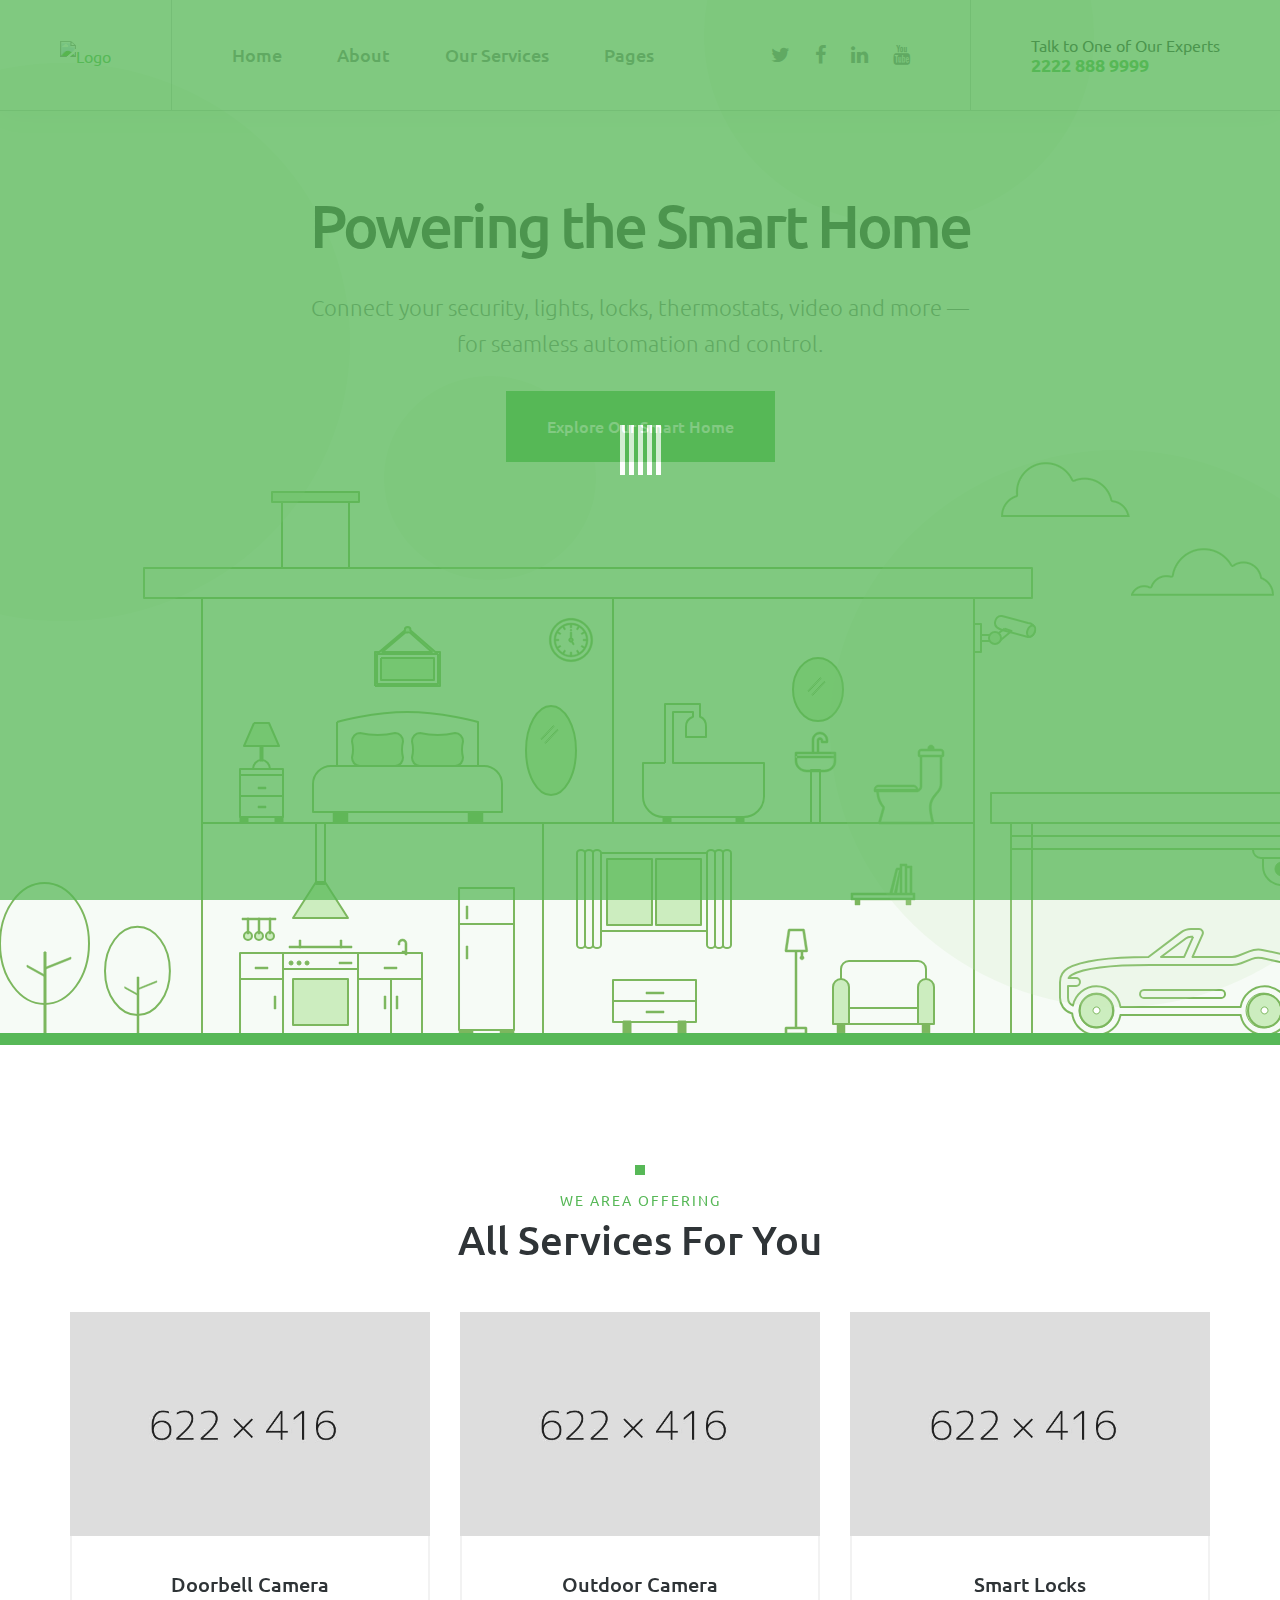
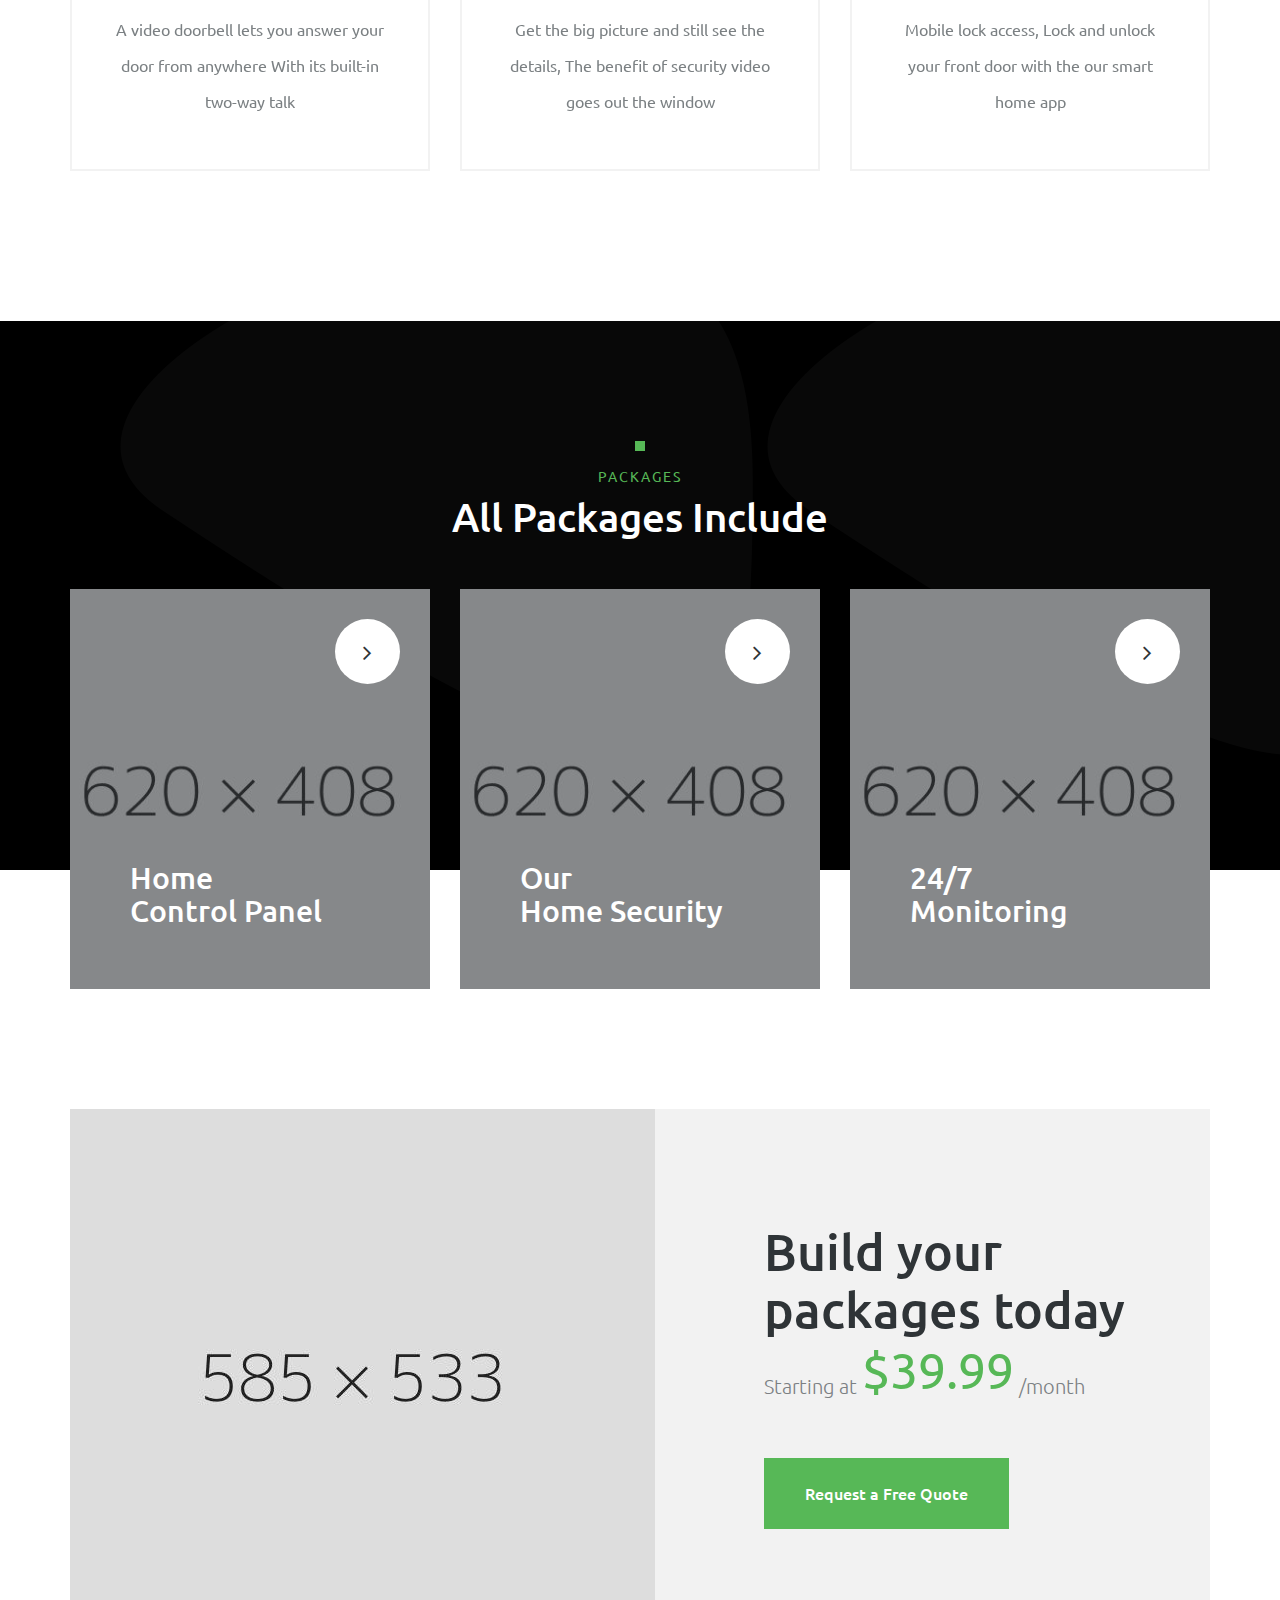
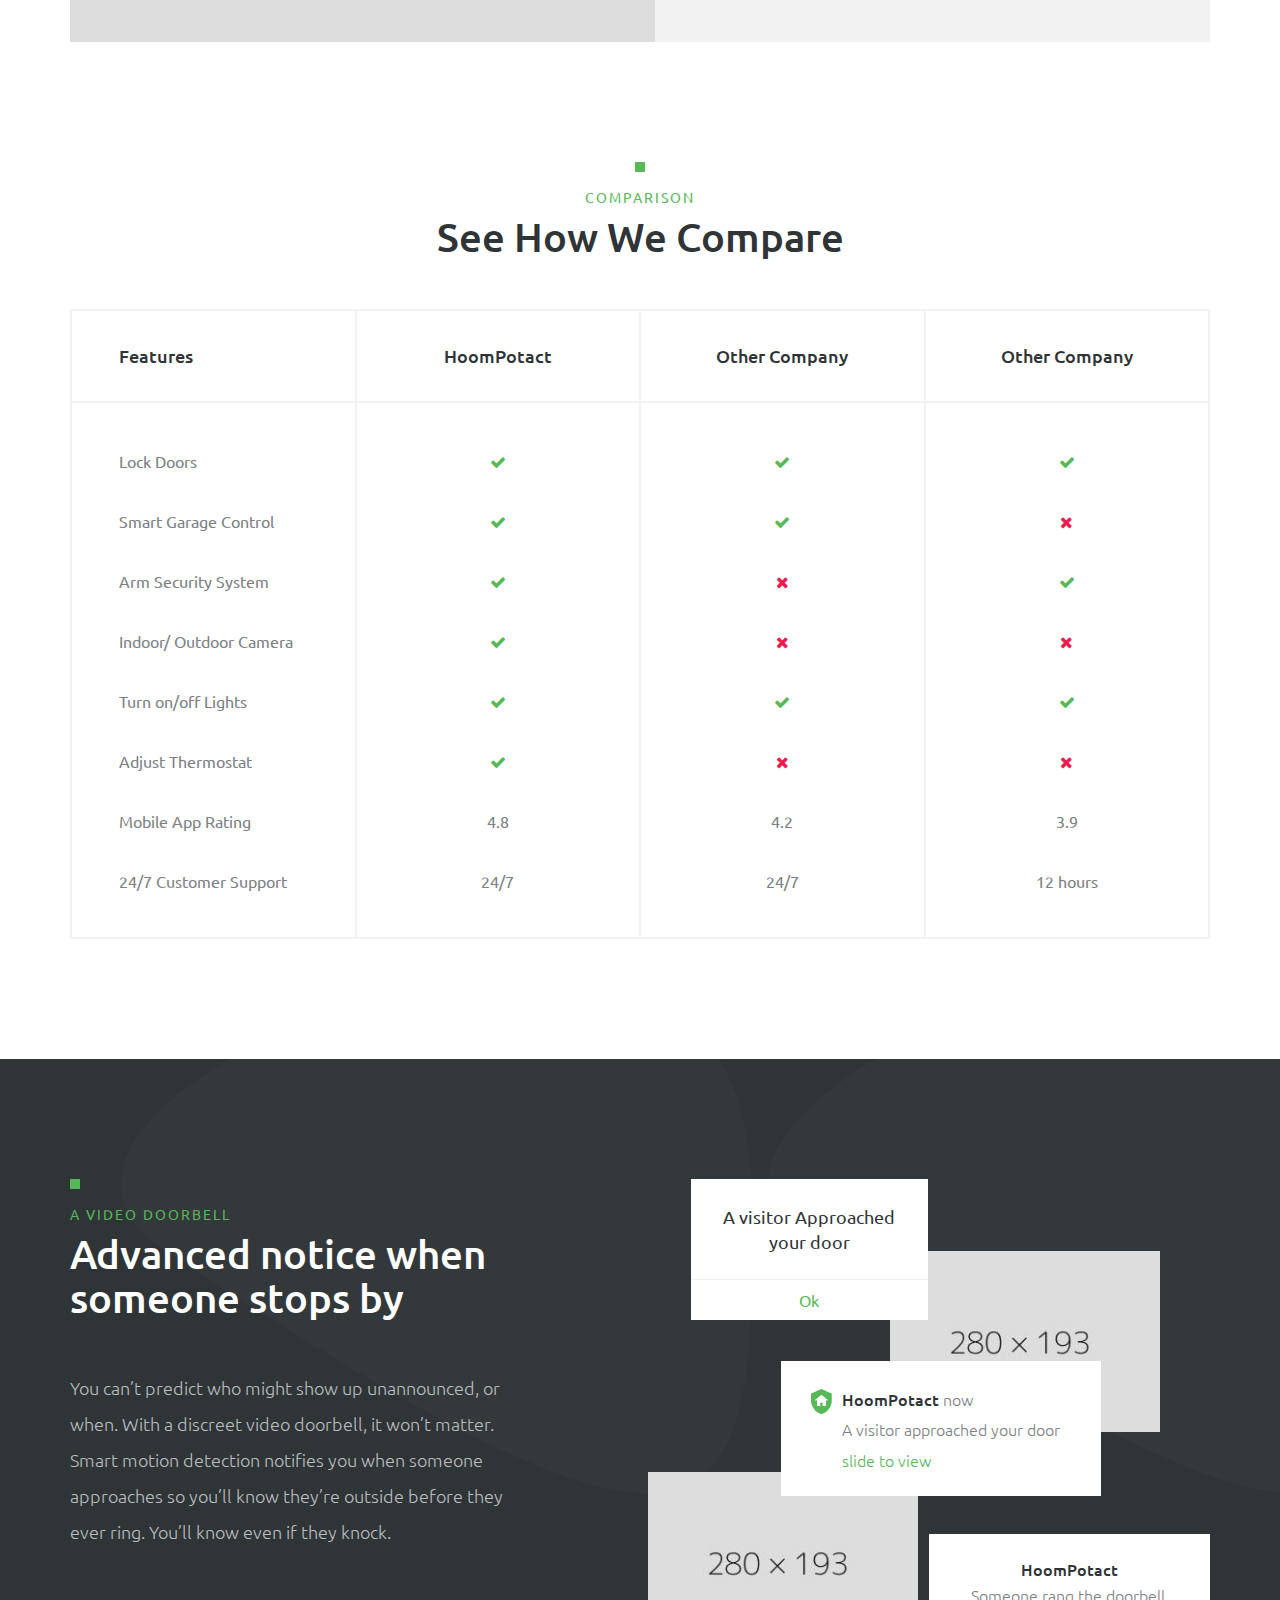
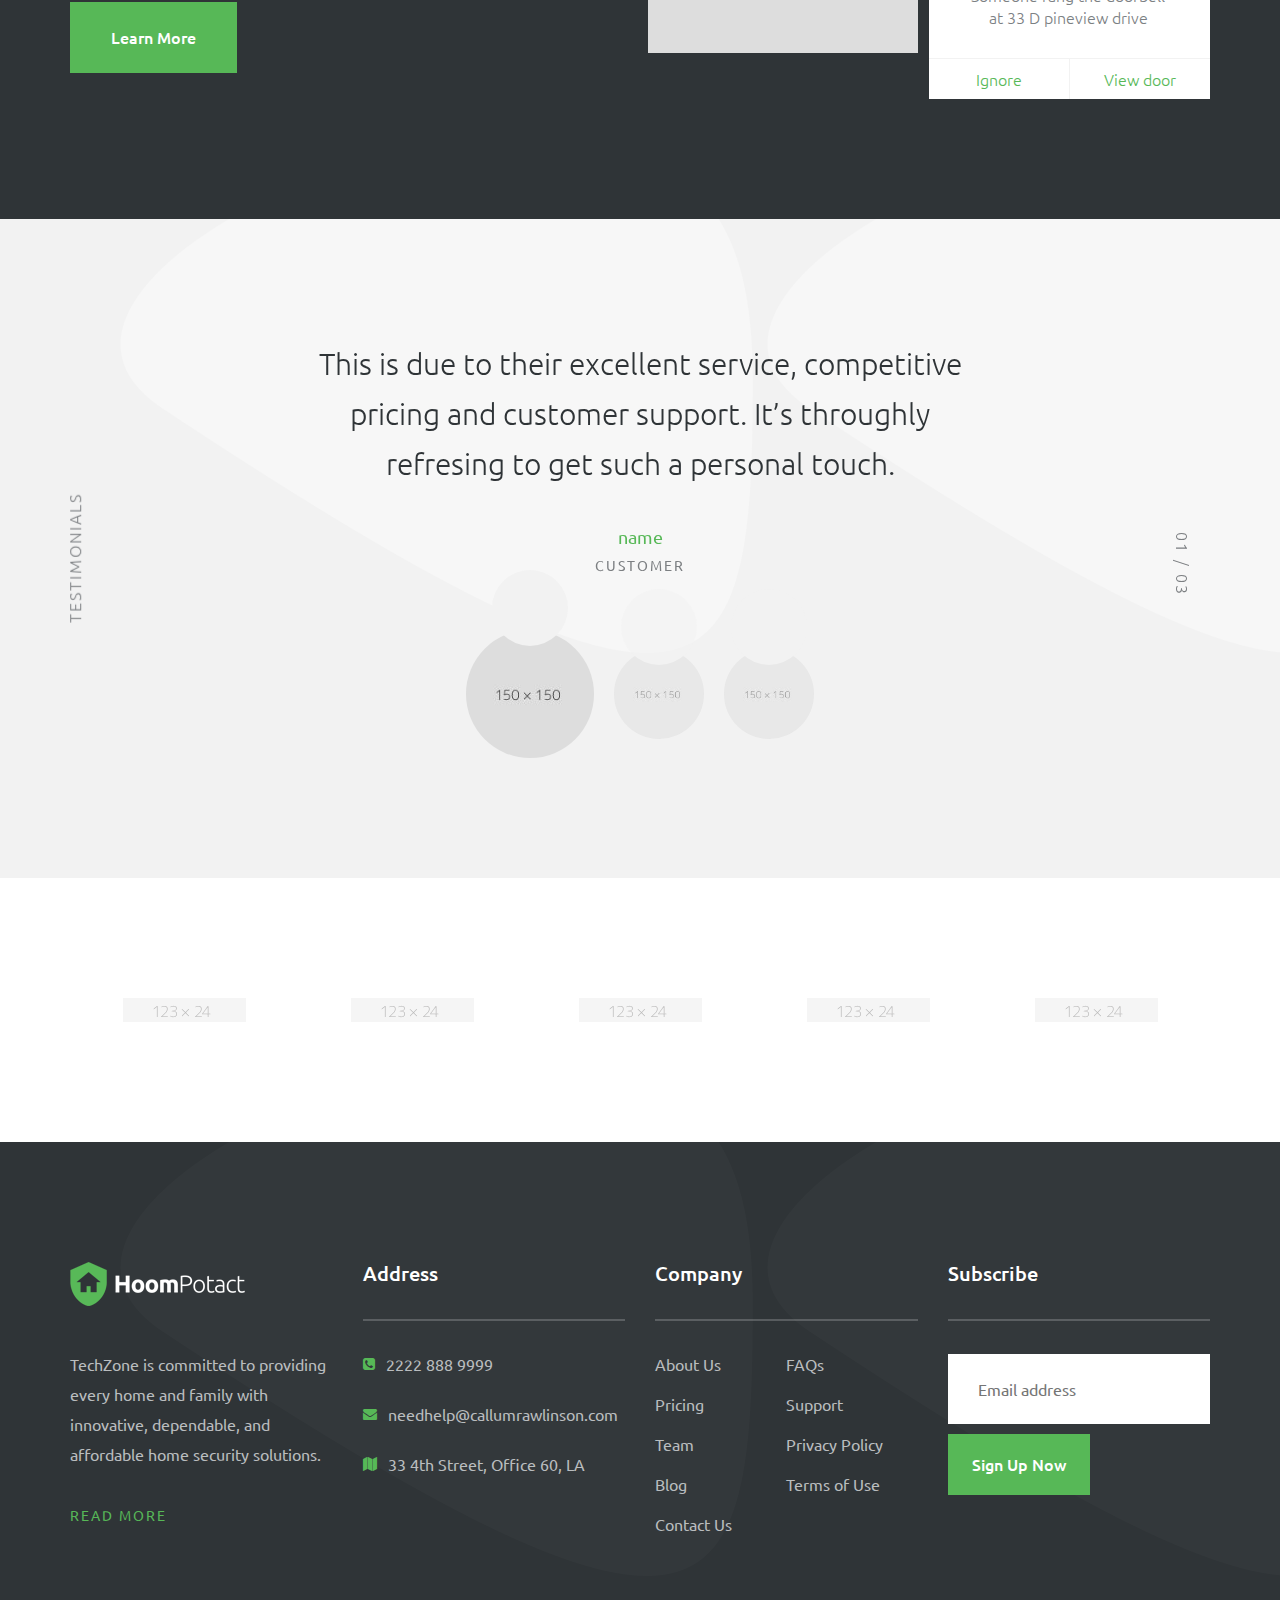
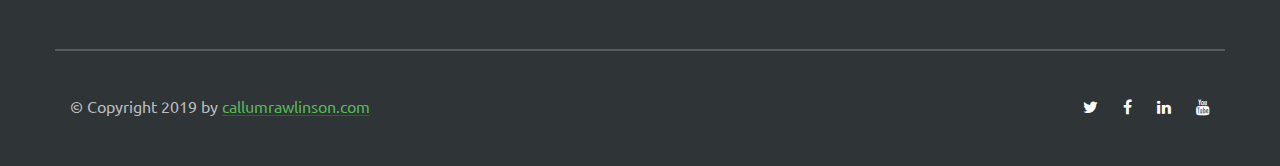
==== commit 6ed0b0fb: "Update index.html" ====
--- a/index.html
+++ b/index.html
@@ -54,8 +54,6 @@
                         <ul class="nav navbar-nav text-center">
                             <li class="drop_list">
                                 <a href="index.html">Home </a> <span class="menu_icon fa fa-angle-down"></span>
-                                <ul class="highlight_dropdown"
-                                </ul>
                             </li>
                             <li><a href="about.html">About</a></li>
                             <li><a href="service.html">Our Services</a></li>
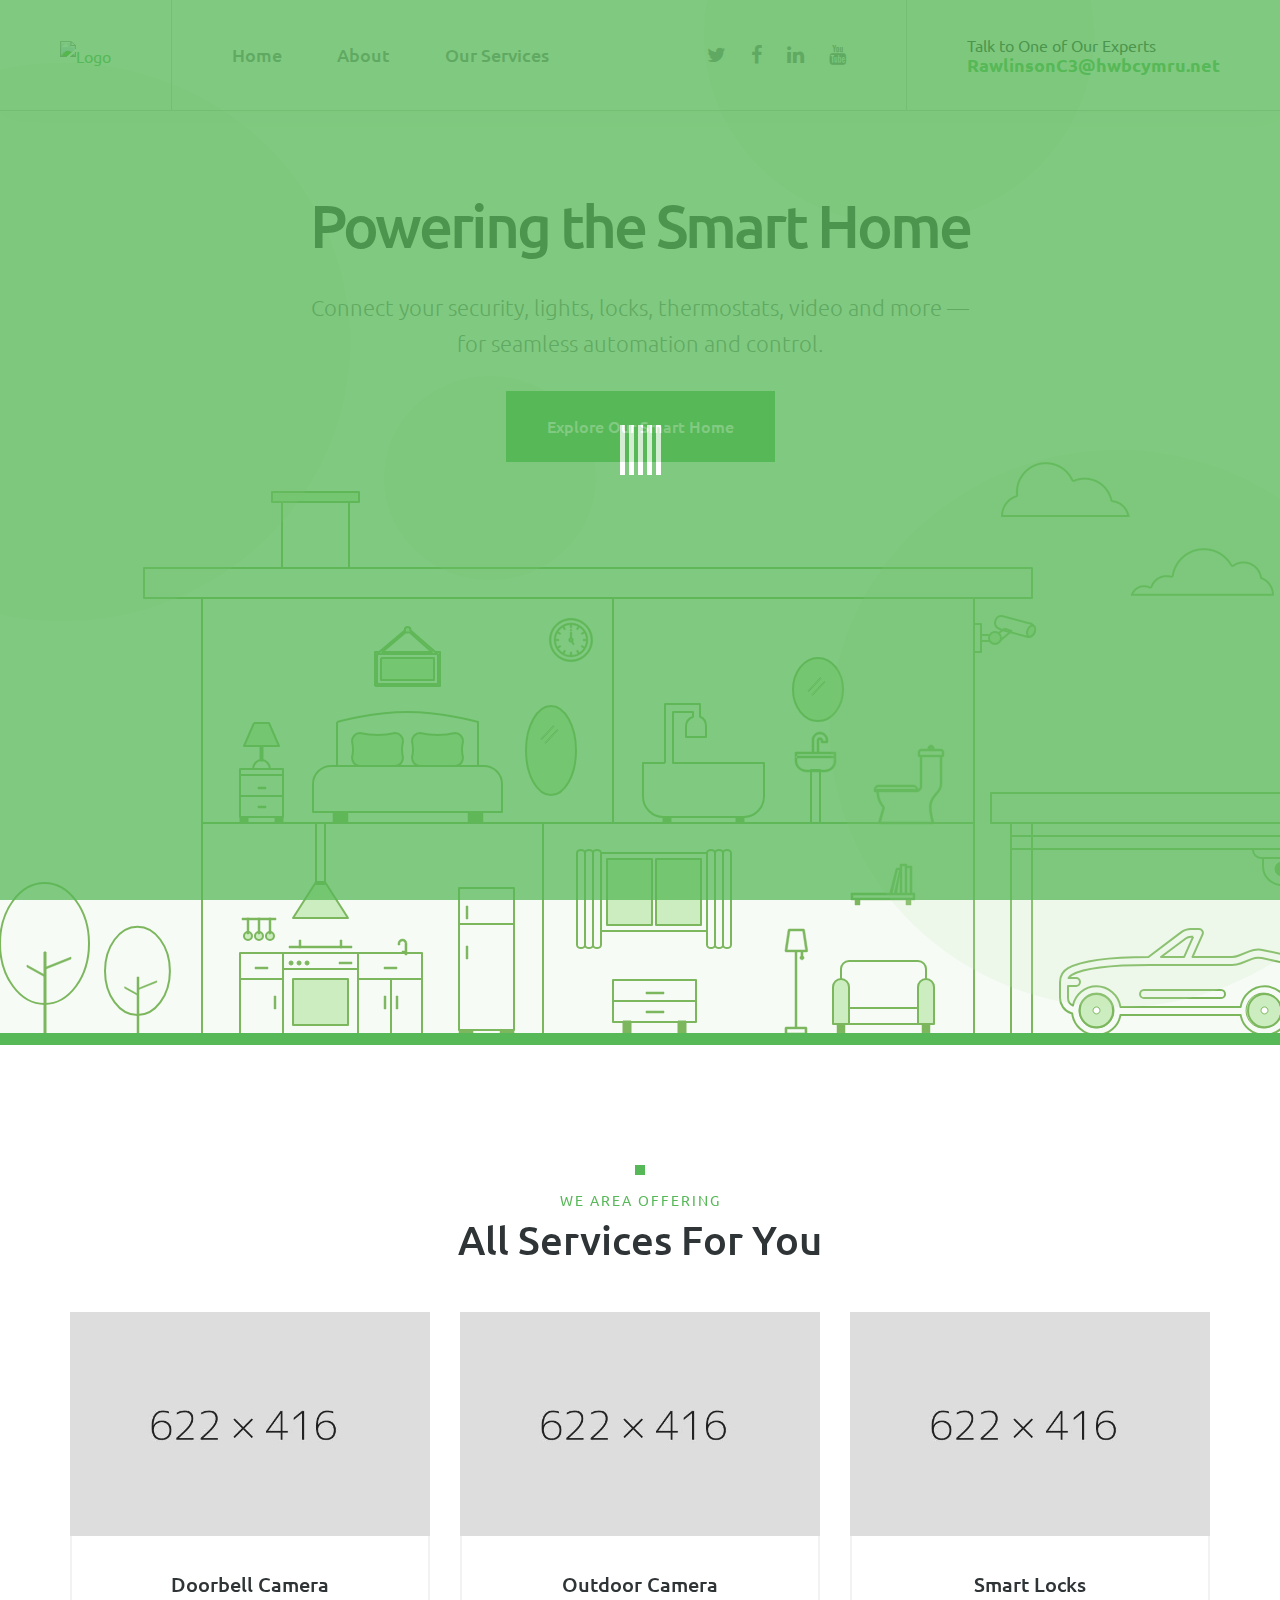
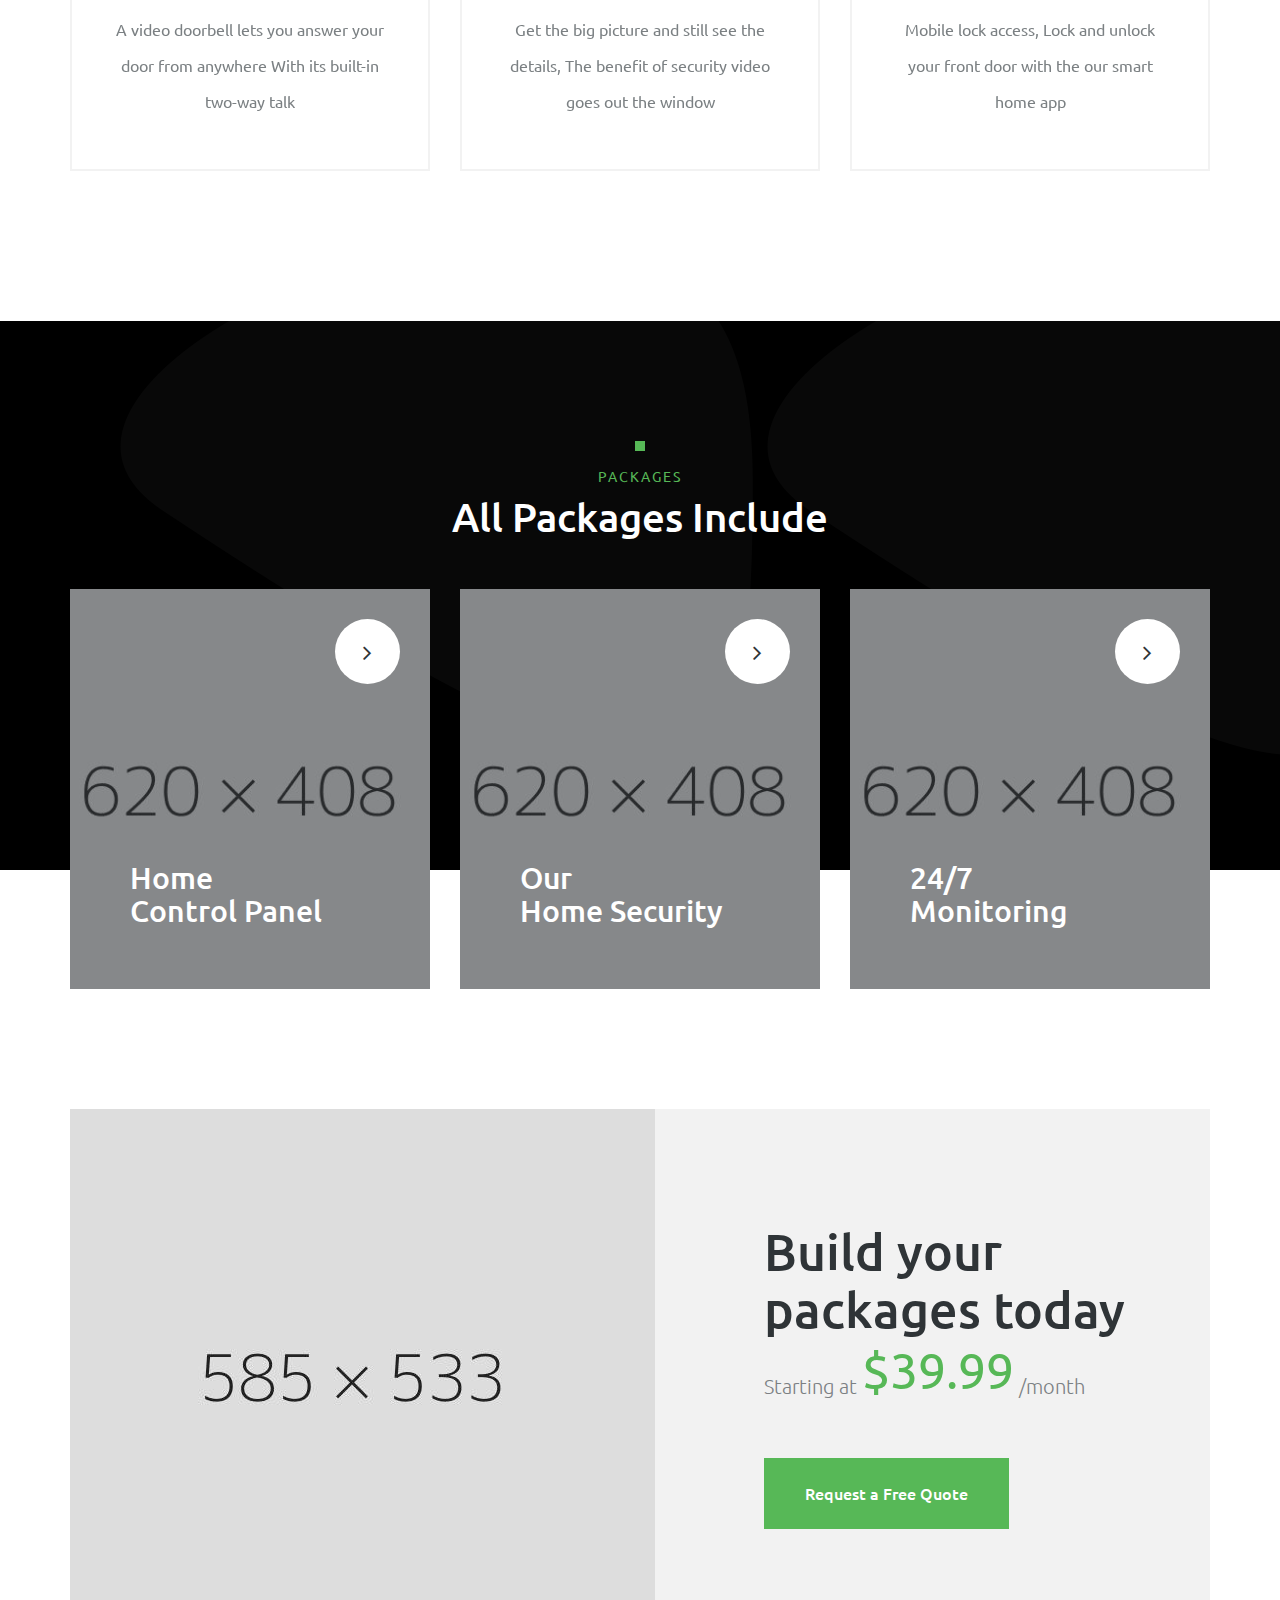
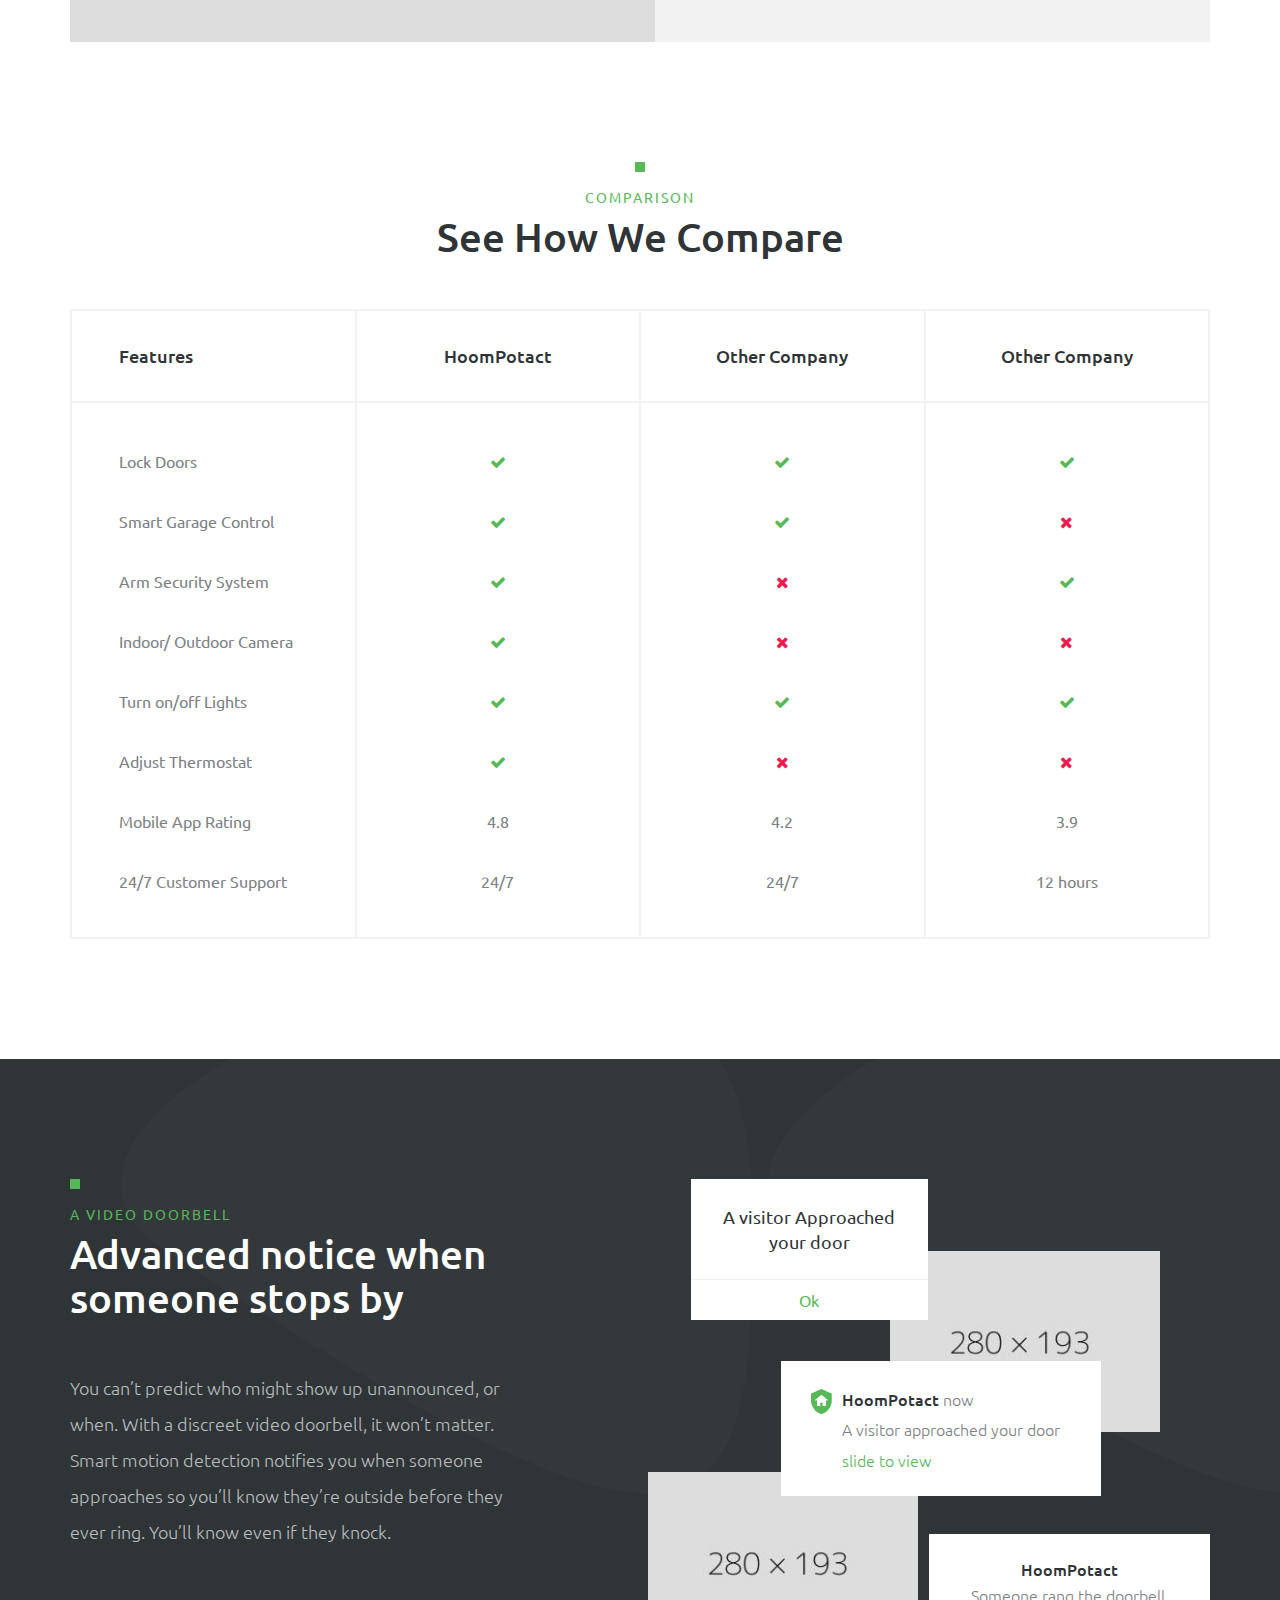
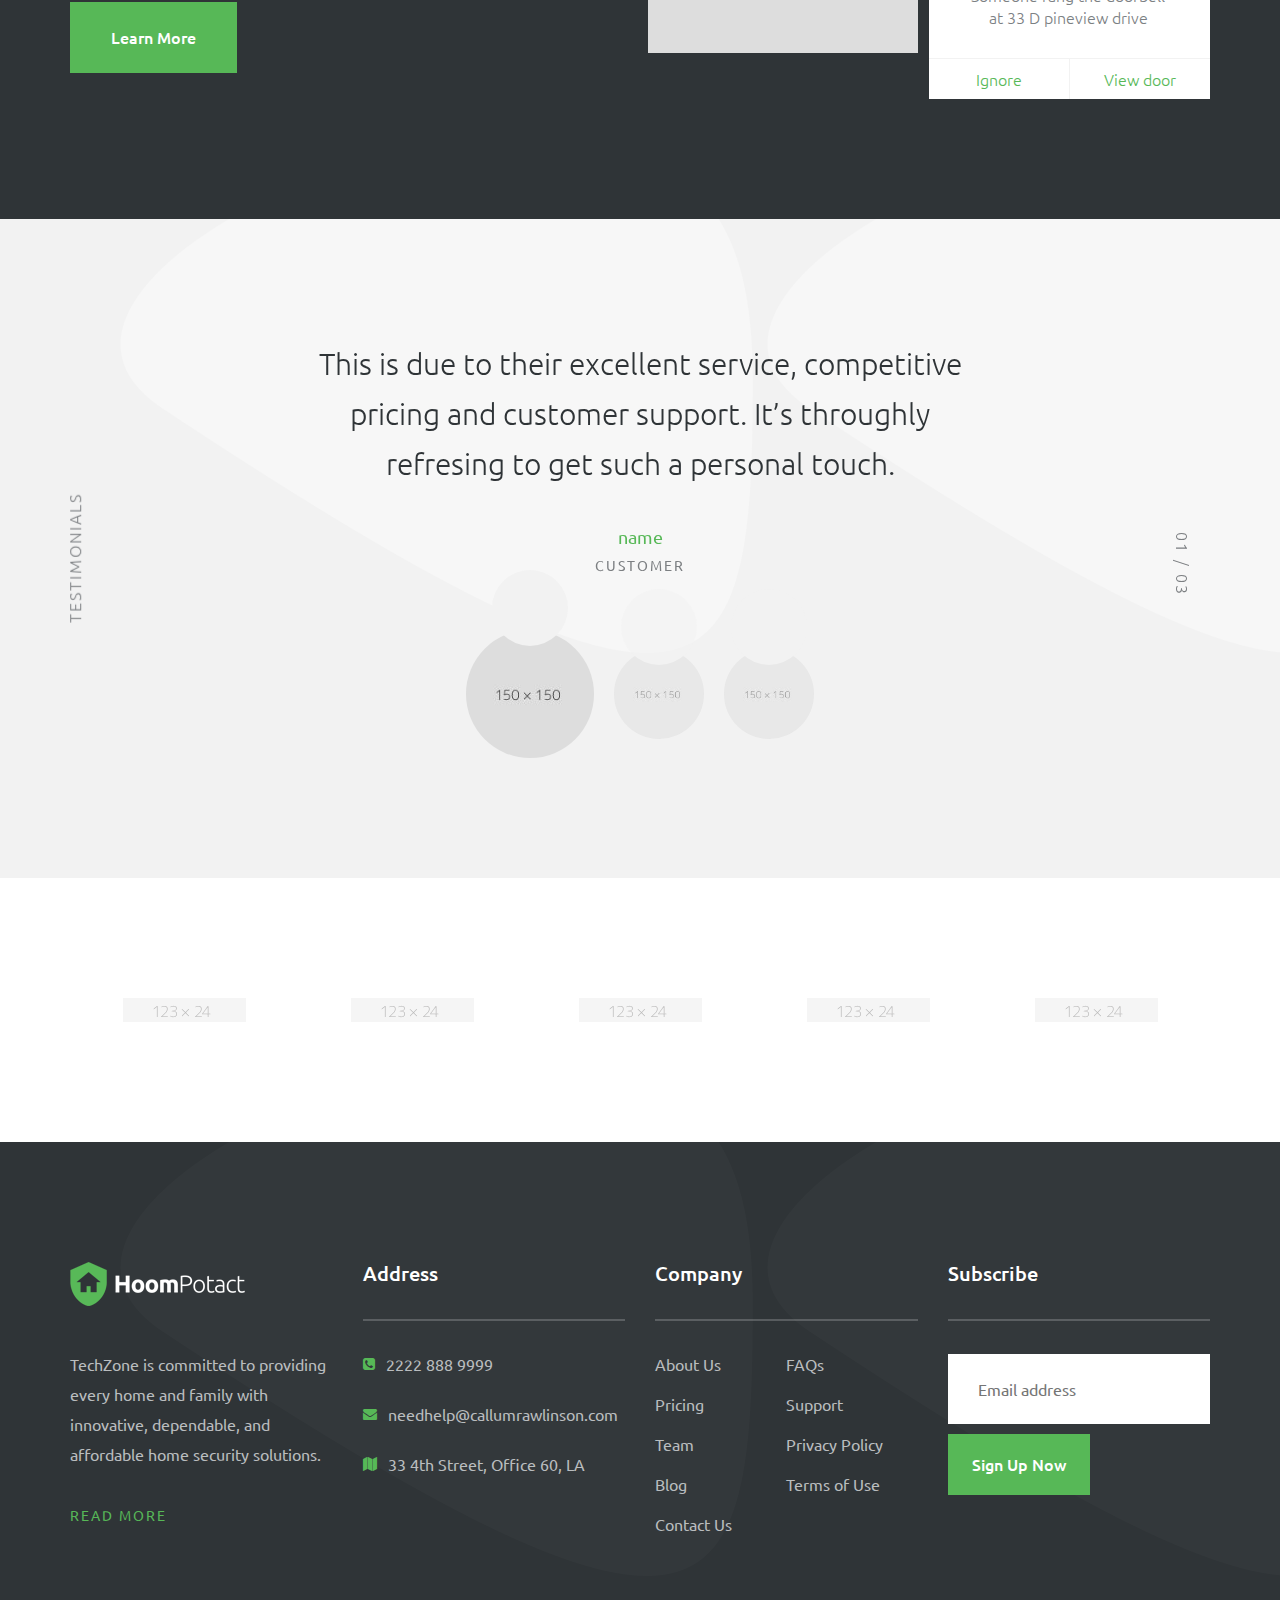
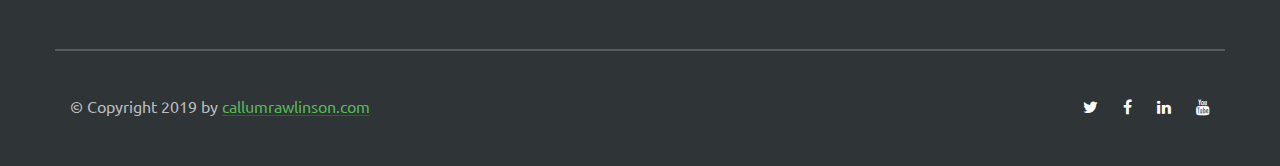
==== commit 038e045a: "Update index.html" ====
--- a/index.html
+++ b/index.html
@@ -3,7 +3,7 @@
 <head>
     <meta charset="UTF-8">
     <meta name="viewport" content="width=device-width, initial-scale=1">
-    <title>TechZone - Smart Alarm & Security Systems HTML Template</title>
+    <title>TechZone - Smart Home Website</title>
     <!--Google font-->
     <link href="https://fonts.googleapis.com/css?family=Ubuntu:300,300i,400,400i,500,500i,700,700i&display=swap" rel="stylesheet">
     <!--favicon-->
@@ -58,9 +58,6 @@
                             <li><a href="about.html">About</a></li>
                             <li><a href="service.html">Our Services</a></li>
                             <li class="drop_list">
-                                <a href="">Pages</a> <span class="menu_icon fa fa-angle-down"></span>
-                                <ul class="highlight_dropdown">
-                                </ul>
                             </li>
                         </ul>
                     </div><!--end .collapse-->
@@ -74,7 +71,7 @@
                     <li><a href="#"><i class="fa fa-youtube"></i></a></li>
                 </ul>
                 <div class="right_contact">
-                    <p>Talk to One of Our Experts <span>2222 888 9999</span></p>
+                    <p>Talk to One of Our Experts <span>RawlinsonC3@hwbcymru.net</span></p>
                 </div><!--end .right_contact-->
             </div><!--end .social_and_contact-->
          </div><!--end .main_menu_area-->
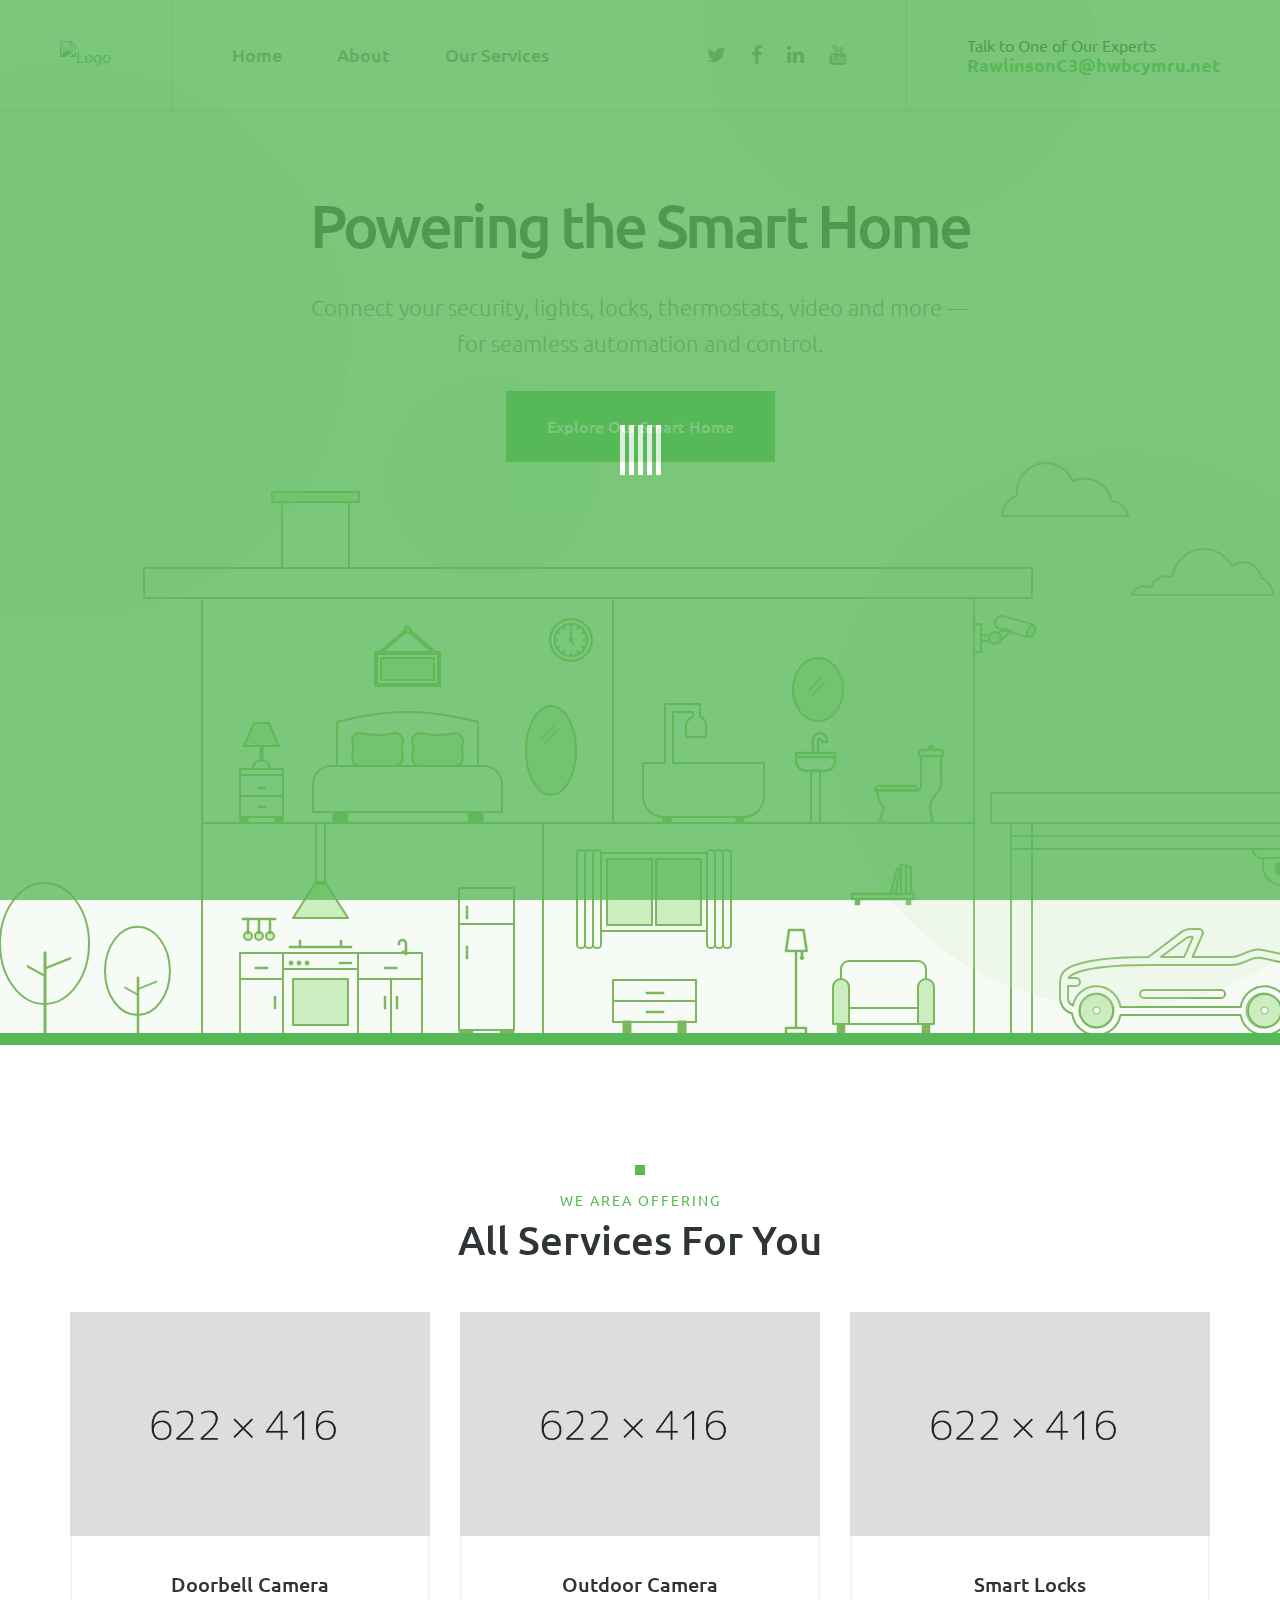
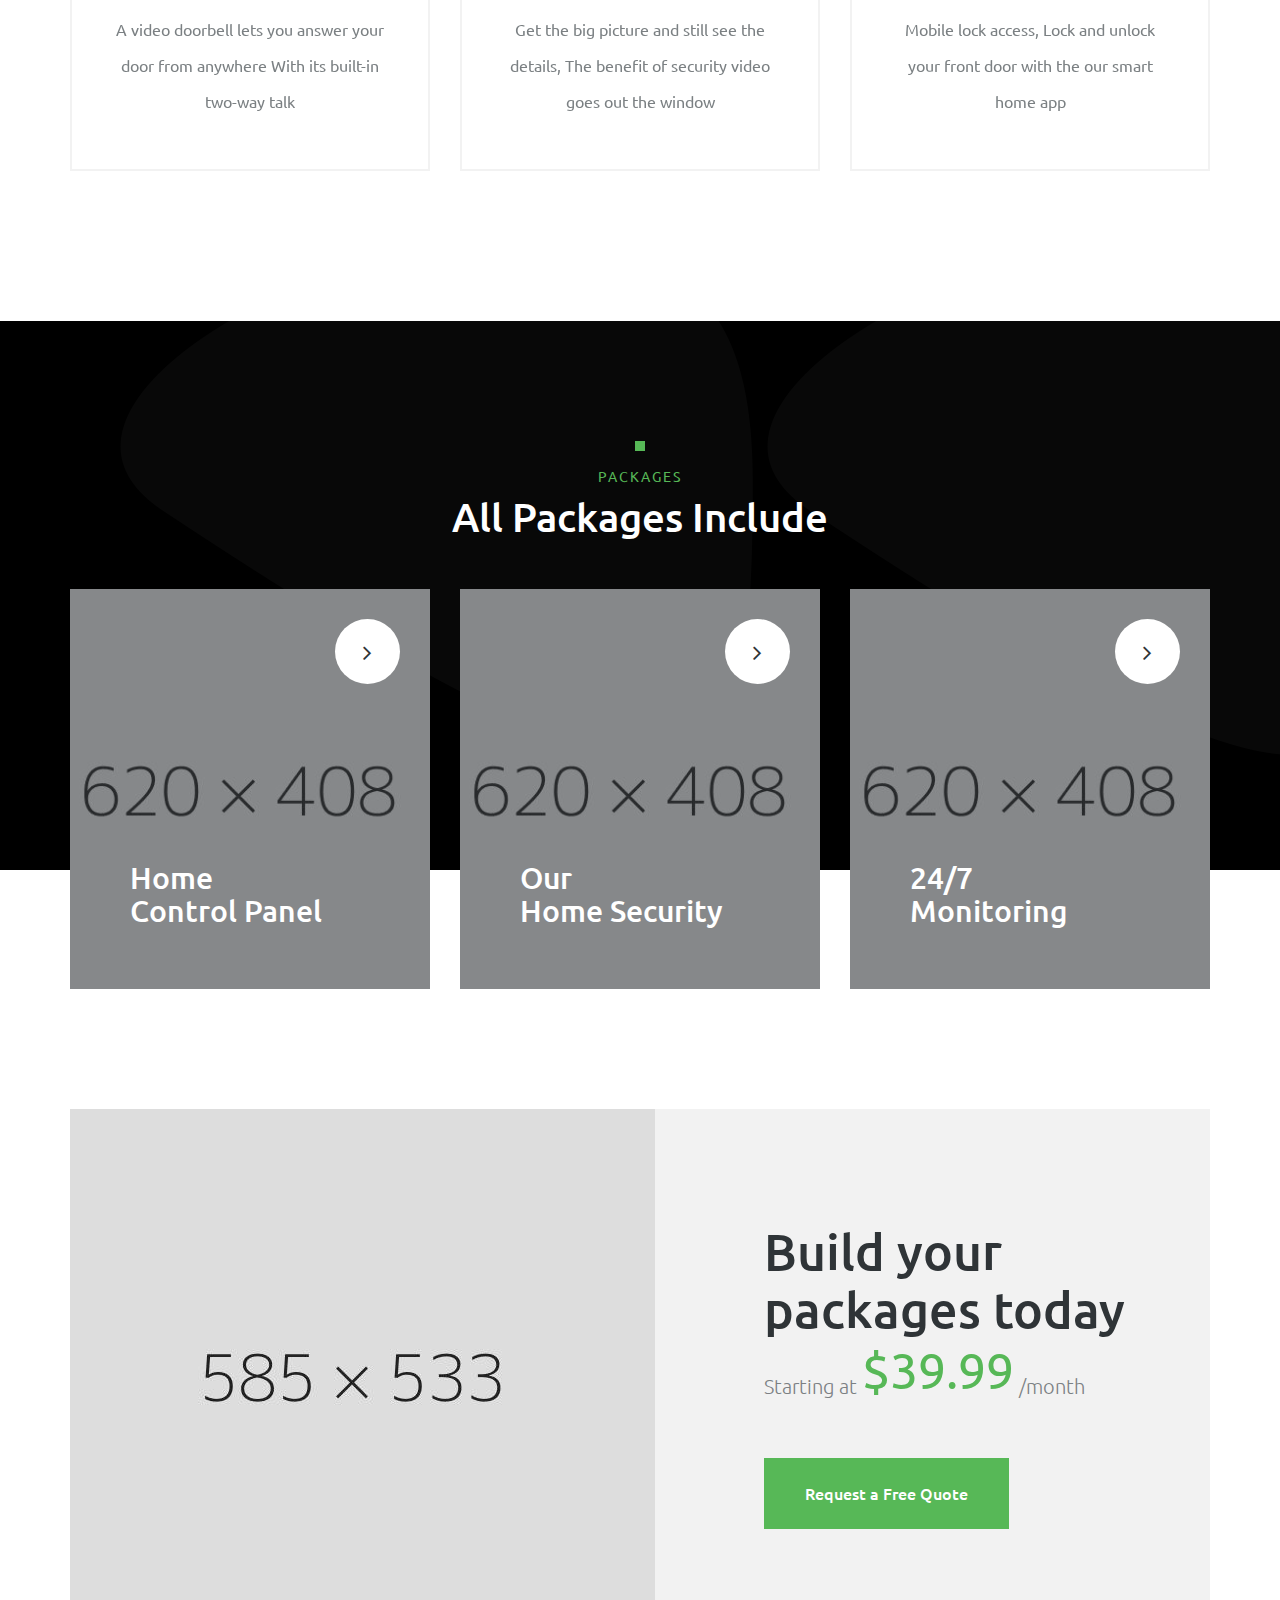
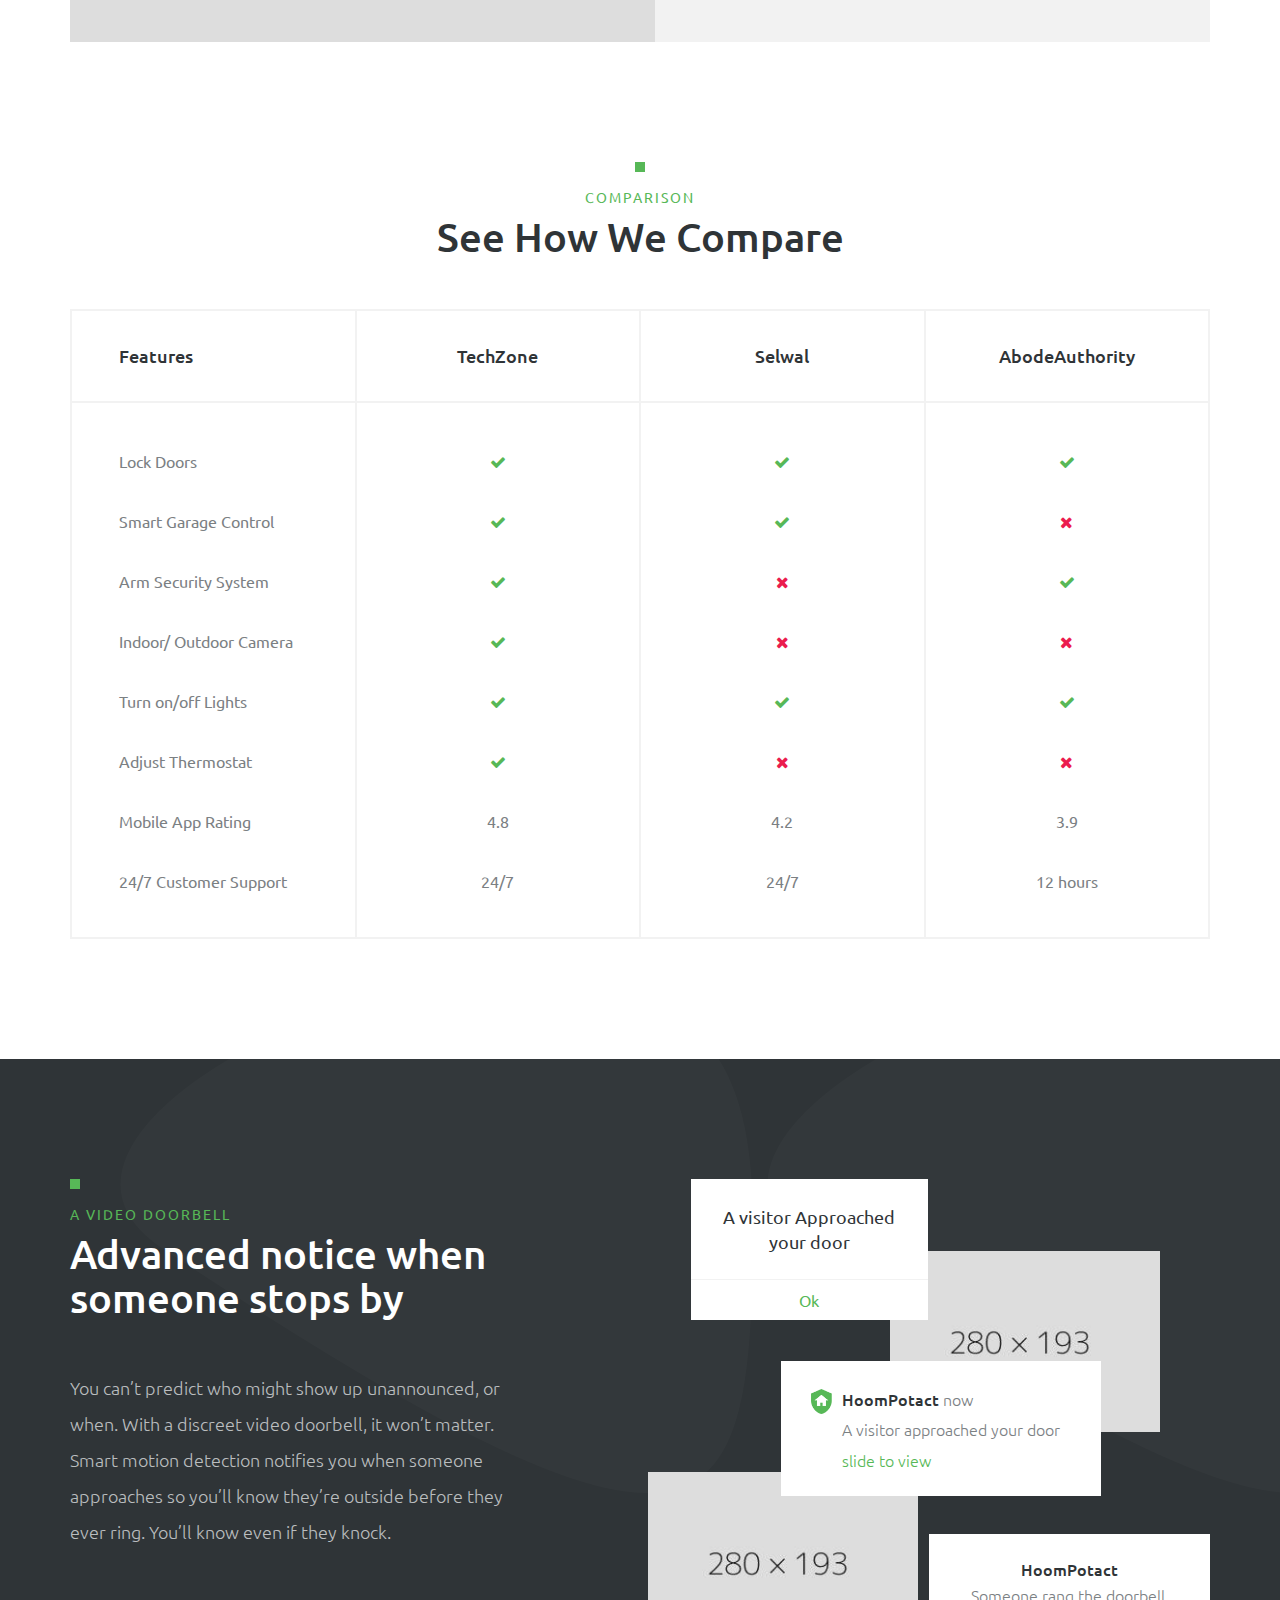
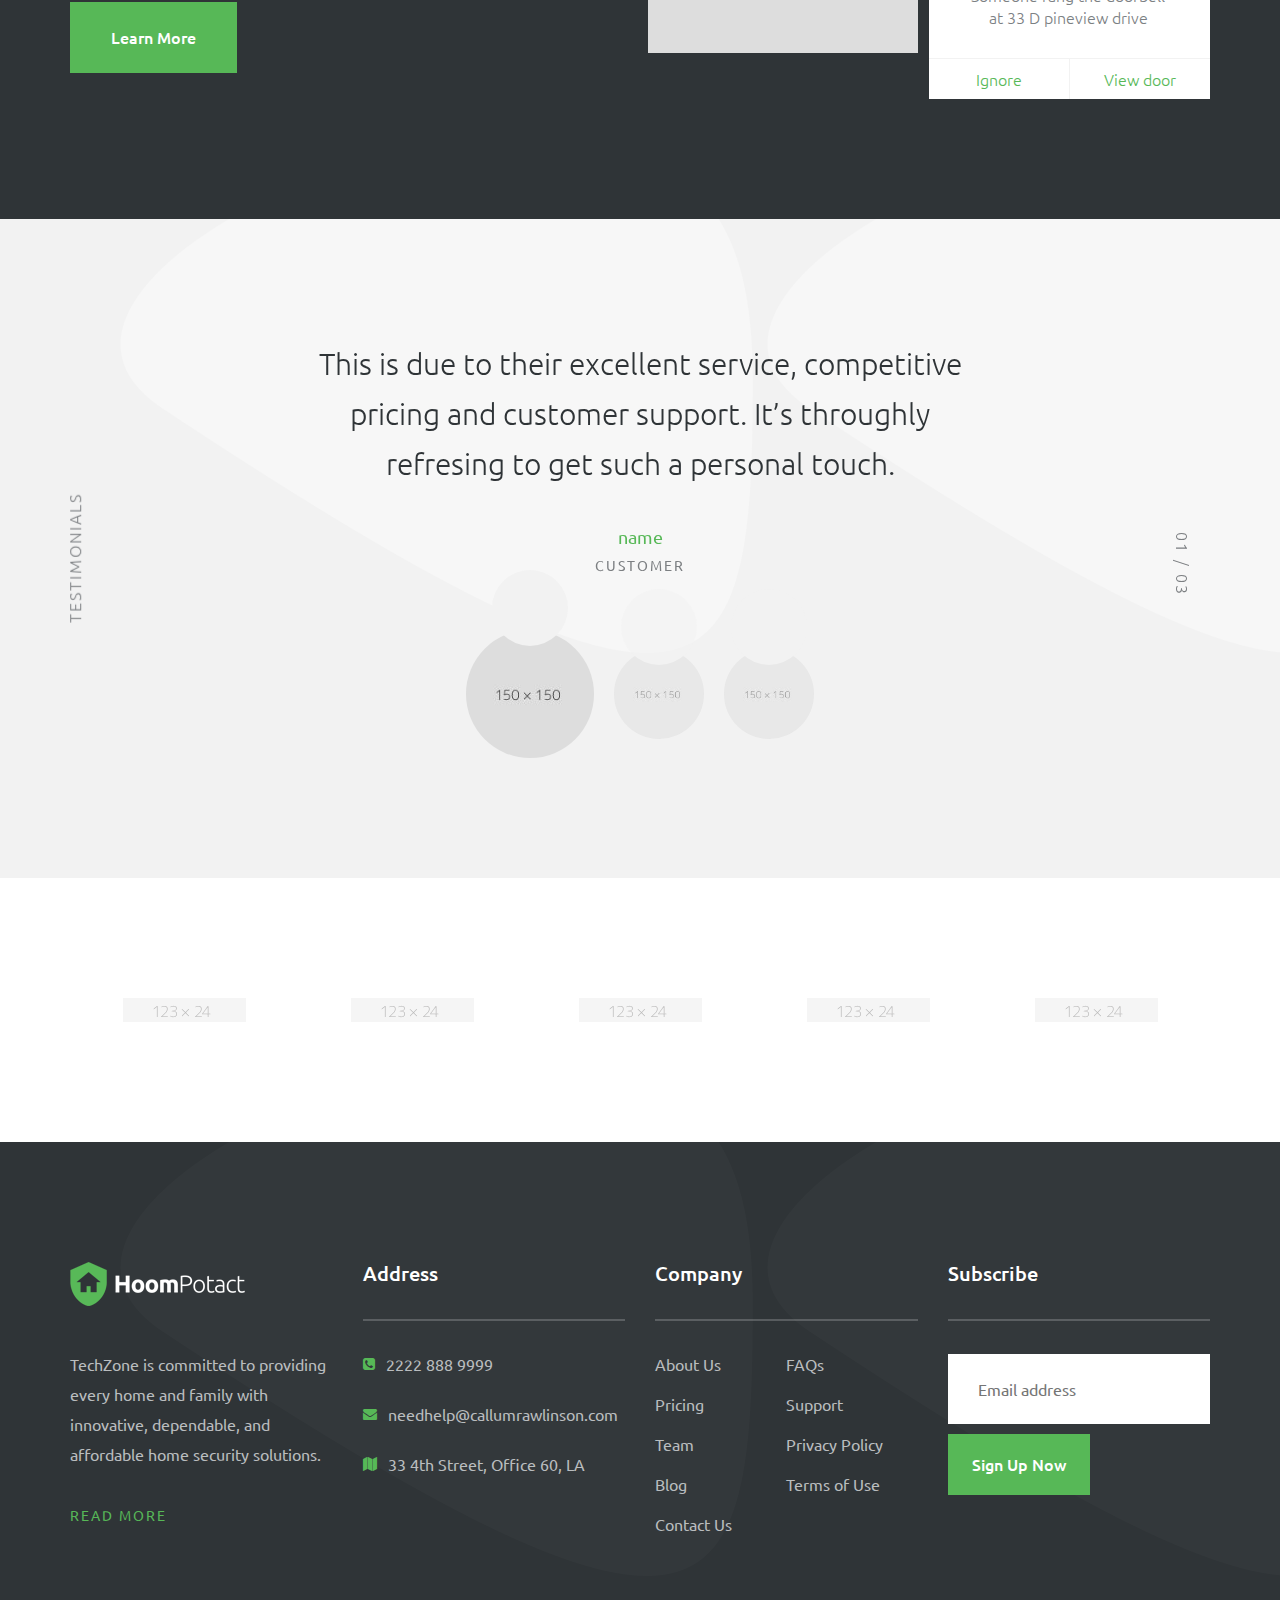
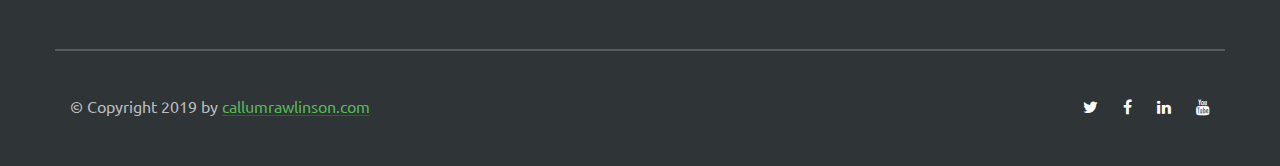
==== commit 77e9329c: "Update index.html" ====
--- a/index.html
+++ b/index.html
@@ -452,7 +452,7 @@
                              <li>24/7 Customer Support</li>
                          </ul>
                          <ul class="hoompotact compare_list text-center">
-                             <li class="title">HoomPotact</li>
+                             <li class="title">TechZone</li>
                              <li><i class="fa fa-check check"></i></li>
                              <li><i class="fa fa-check check"></i></li>
                              <li><i class="fa fa-check check"></i></li>
@@ -463,7 +463,7 @@
                              <li>24/7</li>
                          </ul>
                          <ul class="hoompotact compare_list text-center">
-                             <li class="title">Other Company</li>
+                             <li class="title">Selwal</li>
                              <li><i class="fa fa-check check"></i></li>
                              <li><i class="fa fa-check check"></i></li>
                              <li><i class="fa fa-close closees"></i></li>
@@ -474,7 +474,7 @@
                              <li>24/7</li>
                          </ul>
                          <ul class="hoompotact compare_list text-center">
-                             <li class="title">Other Company</li>
+                             <li class="title">AbodeAuthority</li>
                              <li><i class="fa fa-check check"></i></li>
                              <li><i class="fa fa-close closees"></i></li>
                              <li><i class="fa fa-check check"></i></li>
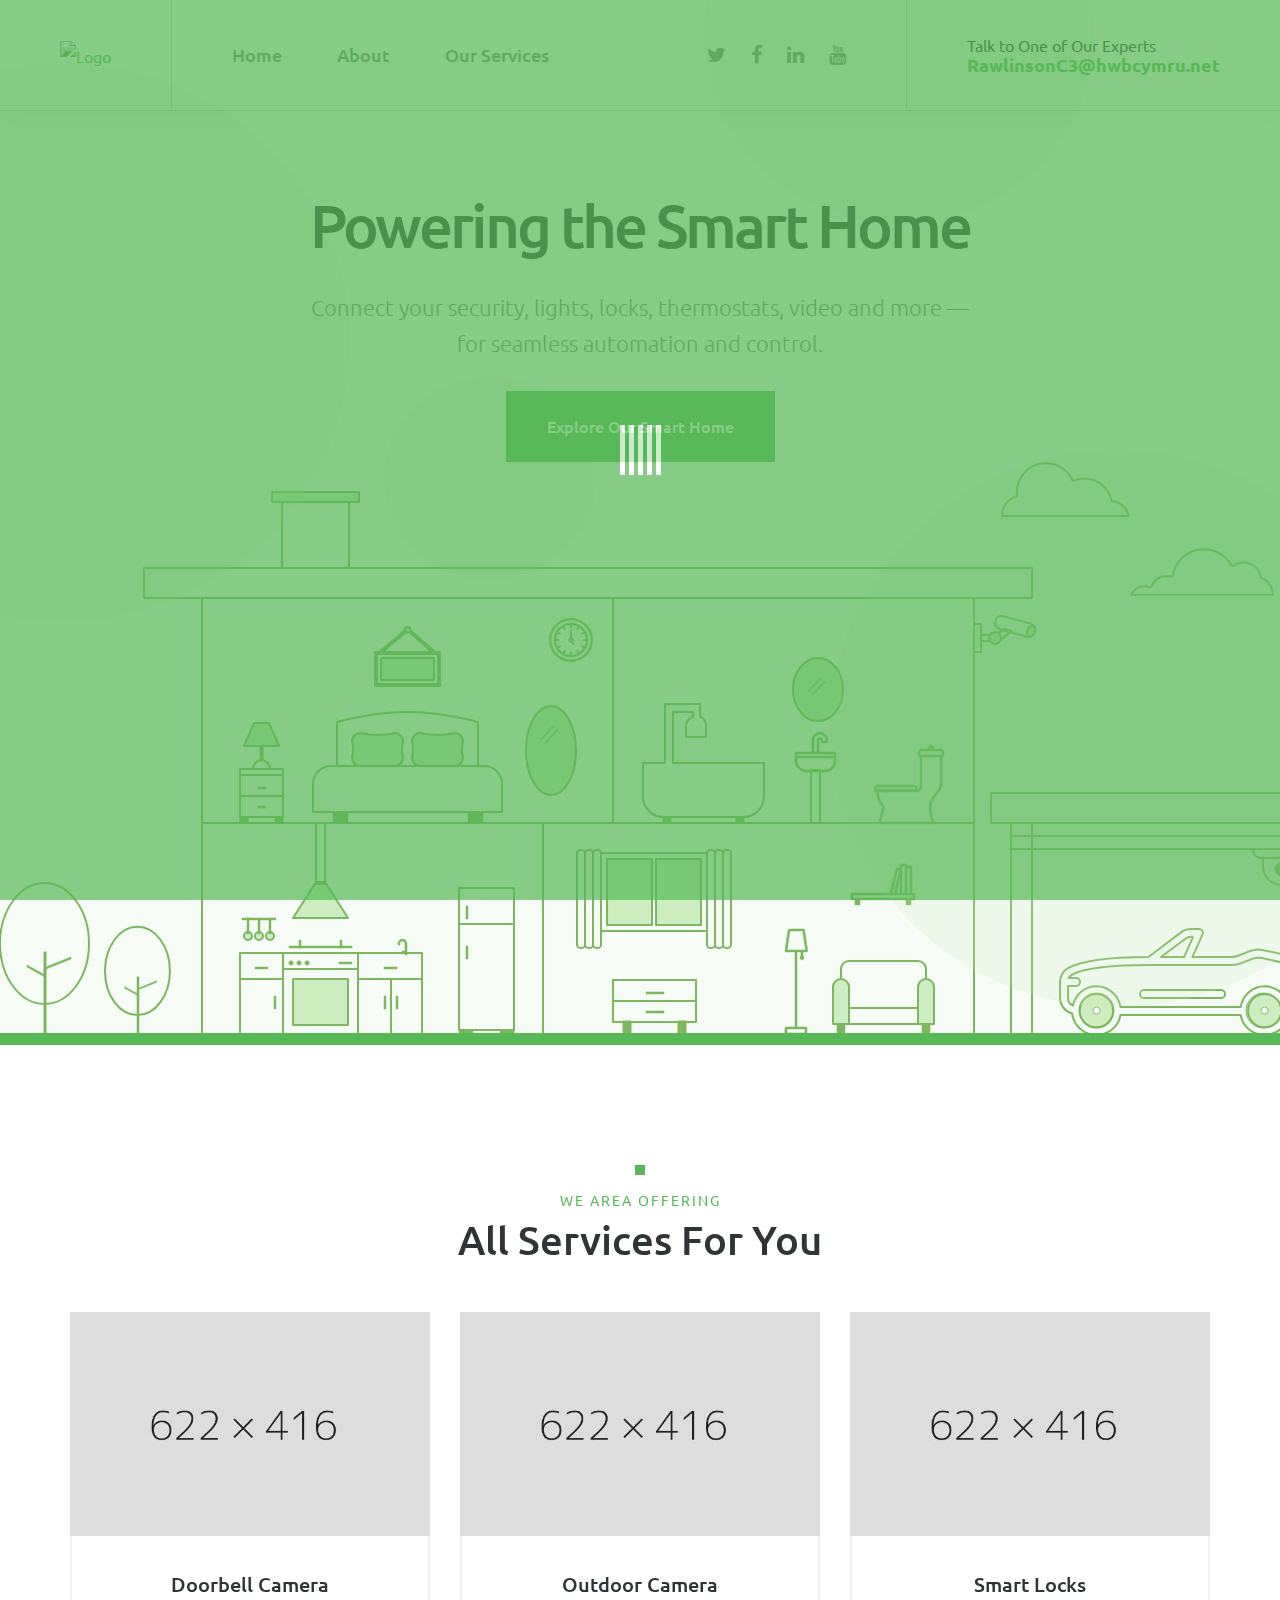
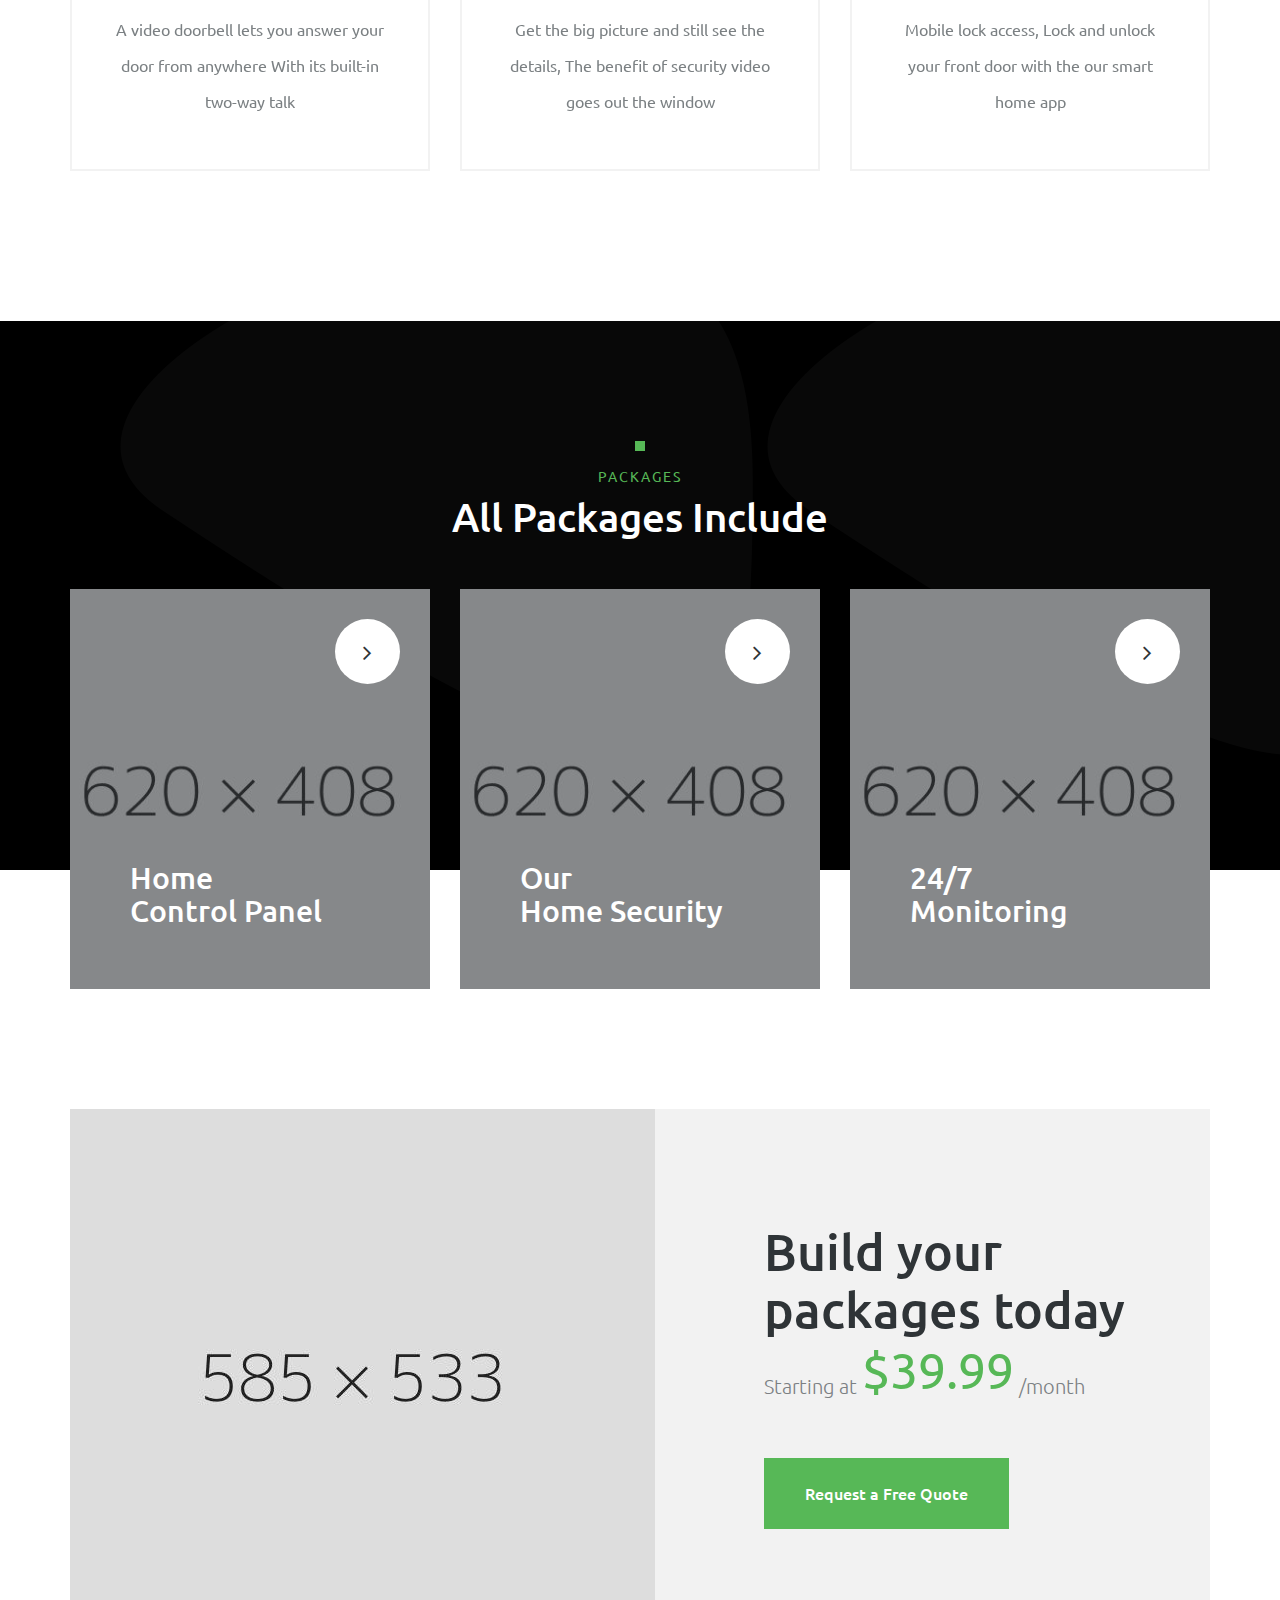
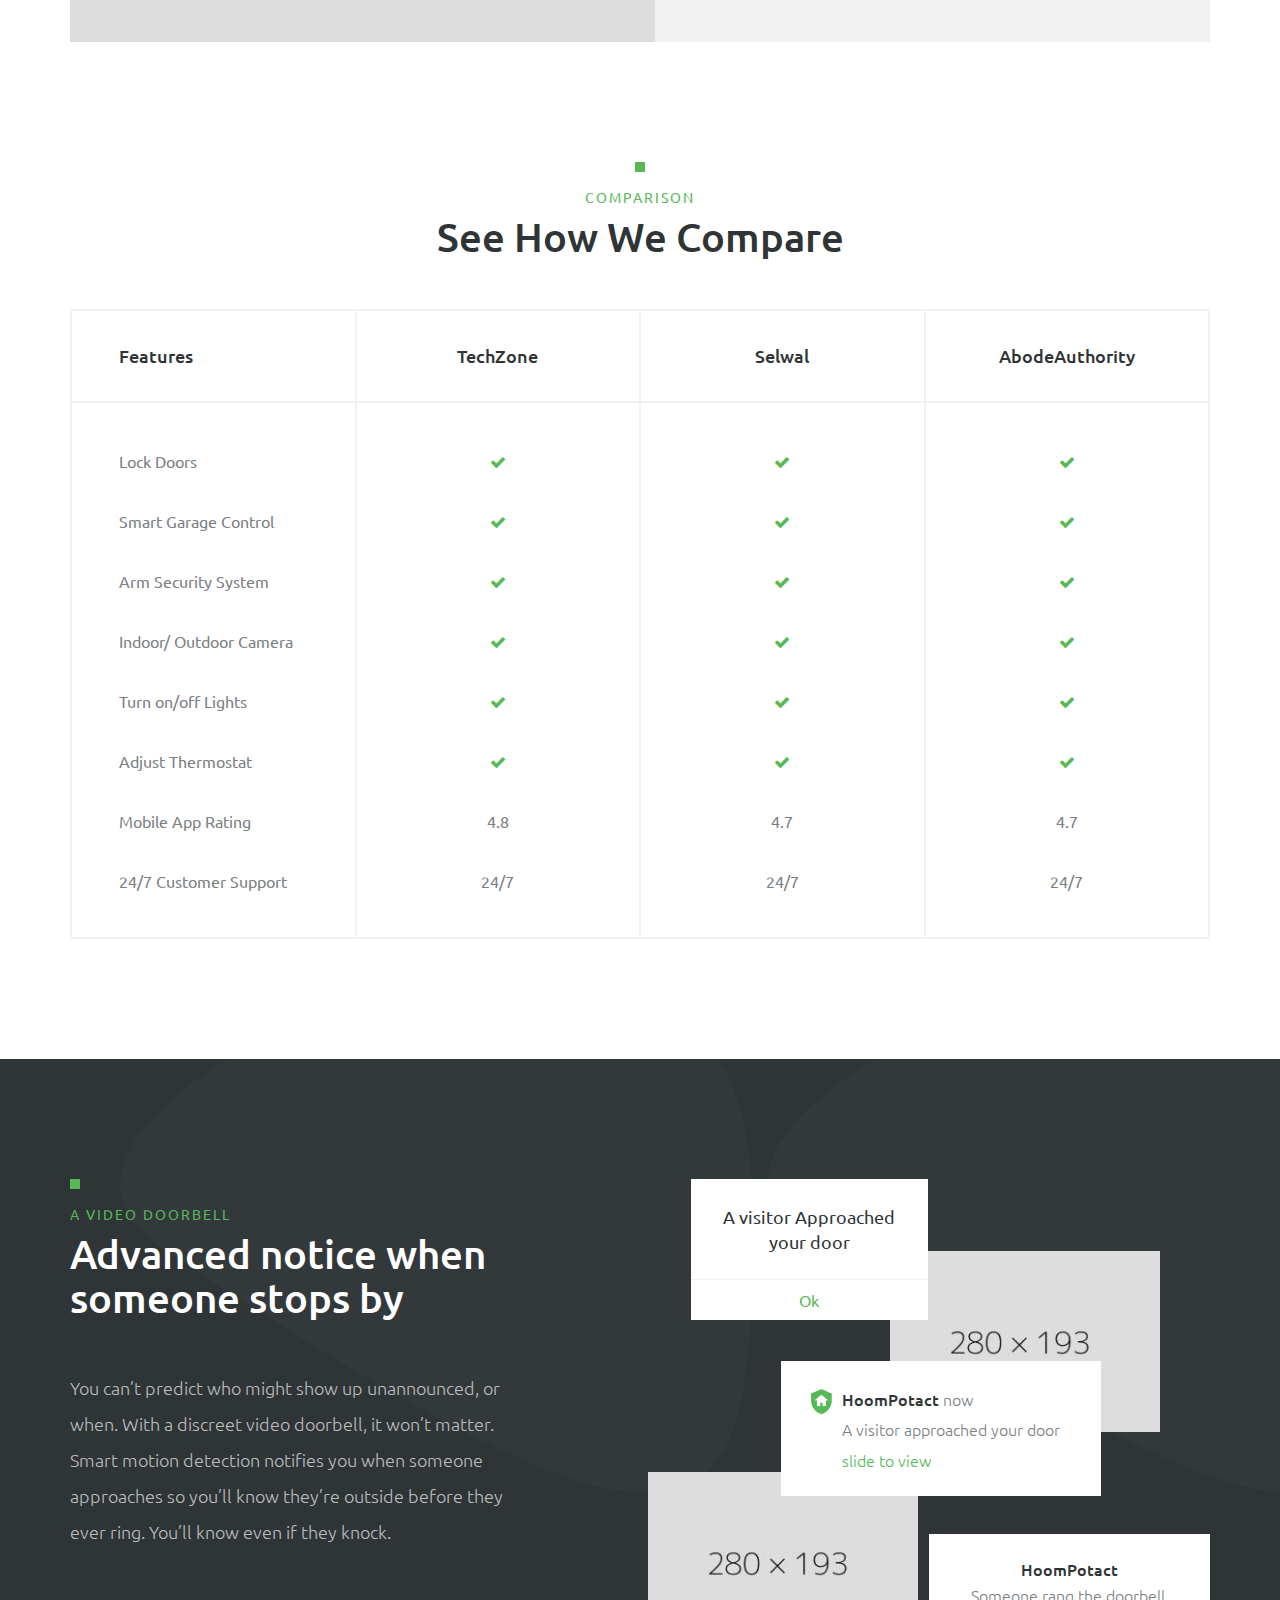
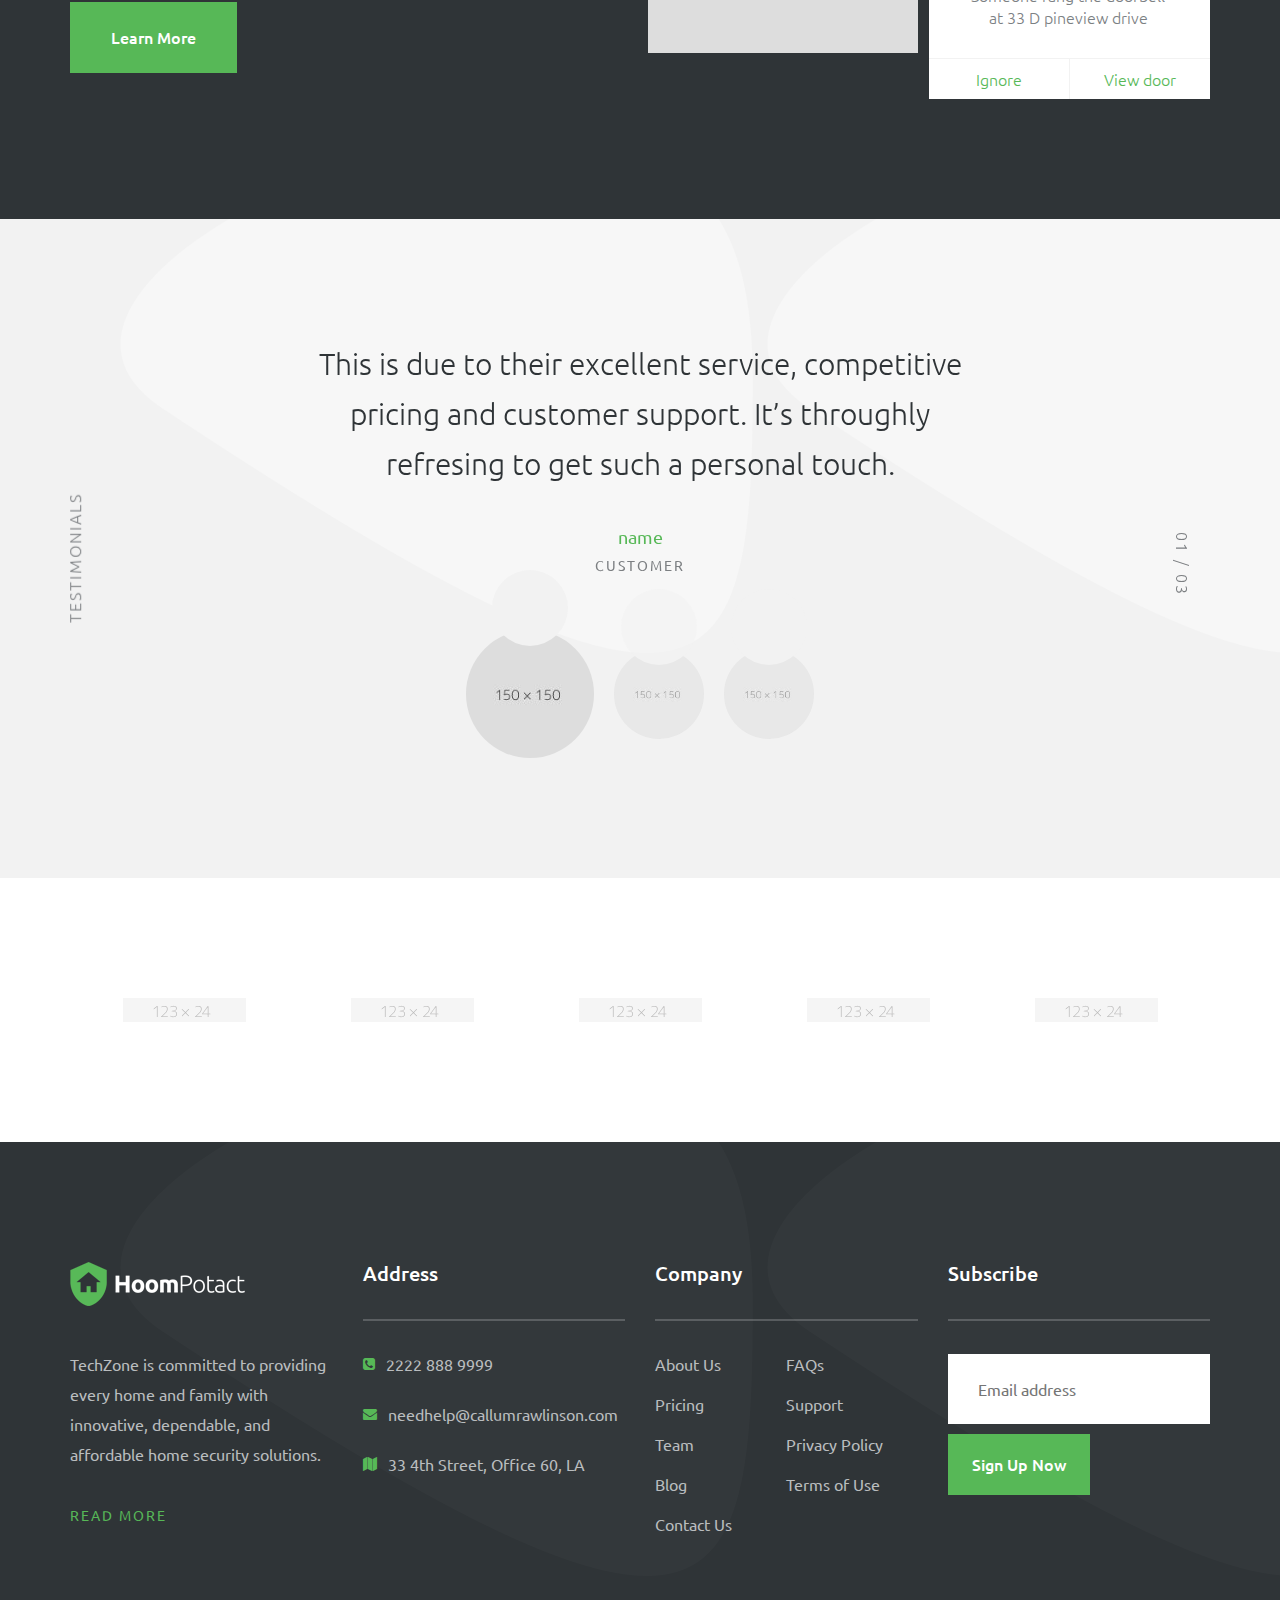
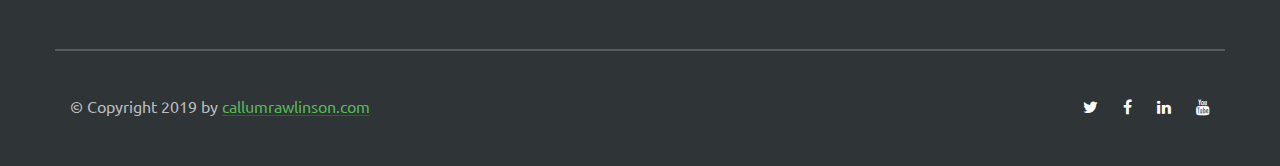
==== commit 1e387fca: "Update index.html" ====
--- a/index.html
+++ b/index.html
@@ -466,23 +466,23 @@
                              <li class="title">Selwal</li>
                              <li><i class="fa fa-check check"></i></li>
                              <li><i class="fa fa-check check"></i></li>
-                             <li><i class="fa fa-close closees"></i></li>
-                             <li><i class="fa fa-close closees"></i></li>
-                             <li><i class="fa fa-check check"></i></li>
-                             <li><i class="fa fa-close closees"></i></li>
-                             <li>4.2</li>
+                             <li><i class="fa fa-check check"></i></li>
+                             <li><i class="fa fa-check check"></i></li>
+                             <li><i class="fa fa-check check"></i></li>
+                             <li><i class="fa fa-check check"></i></li>
+                             <li>4.7</li>
                              <li>24/7</li>
                          </ul>
                          <ul class="hoompotact compare_list text-center">
                              <li class="title">AbodeAuthority</li>
                              <li><i class="fa fa-check check"></i></li>
-                             <li><i class="fa fa-close closees"></i></li>
-                             <li><i class="fa fa-check check"></i></li>
-                             <li><i class="fa fa-close closees"></i></li>
-                             <li><i class="fa fa-check check"></i></li>
-                             <li><i class="fa fa-close closees"></i></li>
-                             <li>3.9</li>
-                             <li>12 hours</li>
+                             <li><i class="fa fa-check check"></i></li>
+                             <li><i class="fa fa-check check"></i></li>
+                             <li><i class="fa fa-check check"></i></li>
+                             <li><i class="fa fa-check check"></i></li>
+                             <li><i class="fa fa-check check"></i></li>
+                             <li>4.7</li>
+                             <li>24/7</li>
                          </ul>
                      </div><!--end .compare_table_flex-->
                  </div><!--end .col-md-12-->
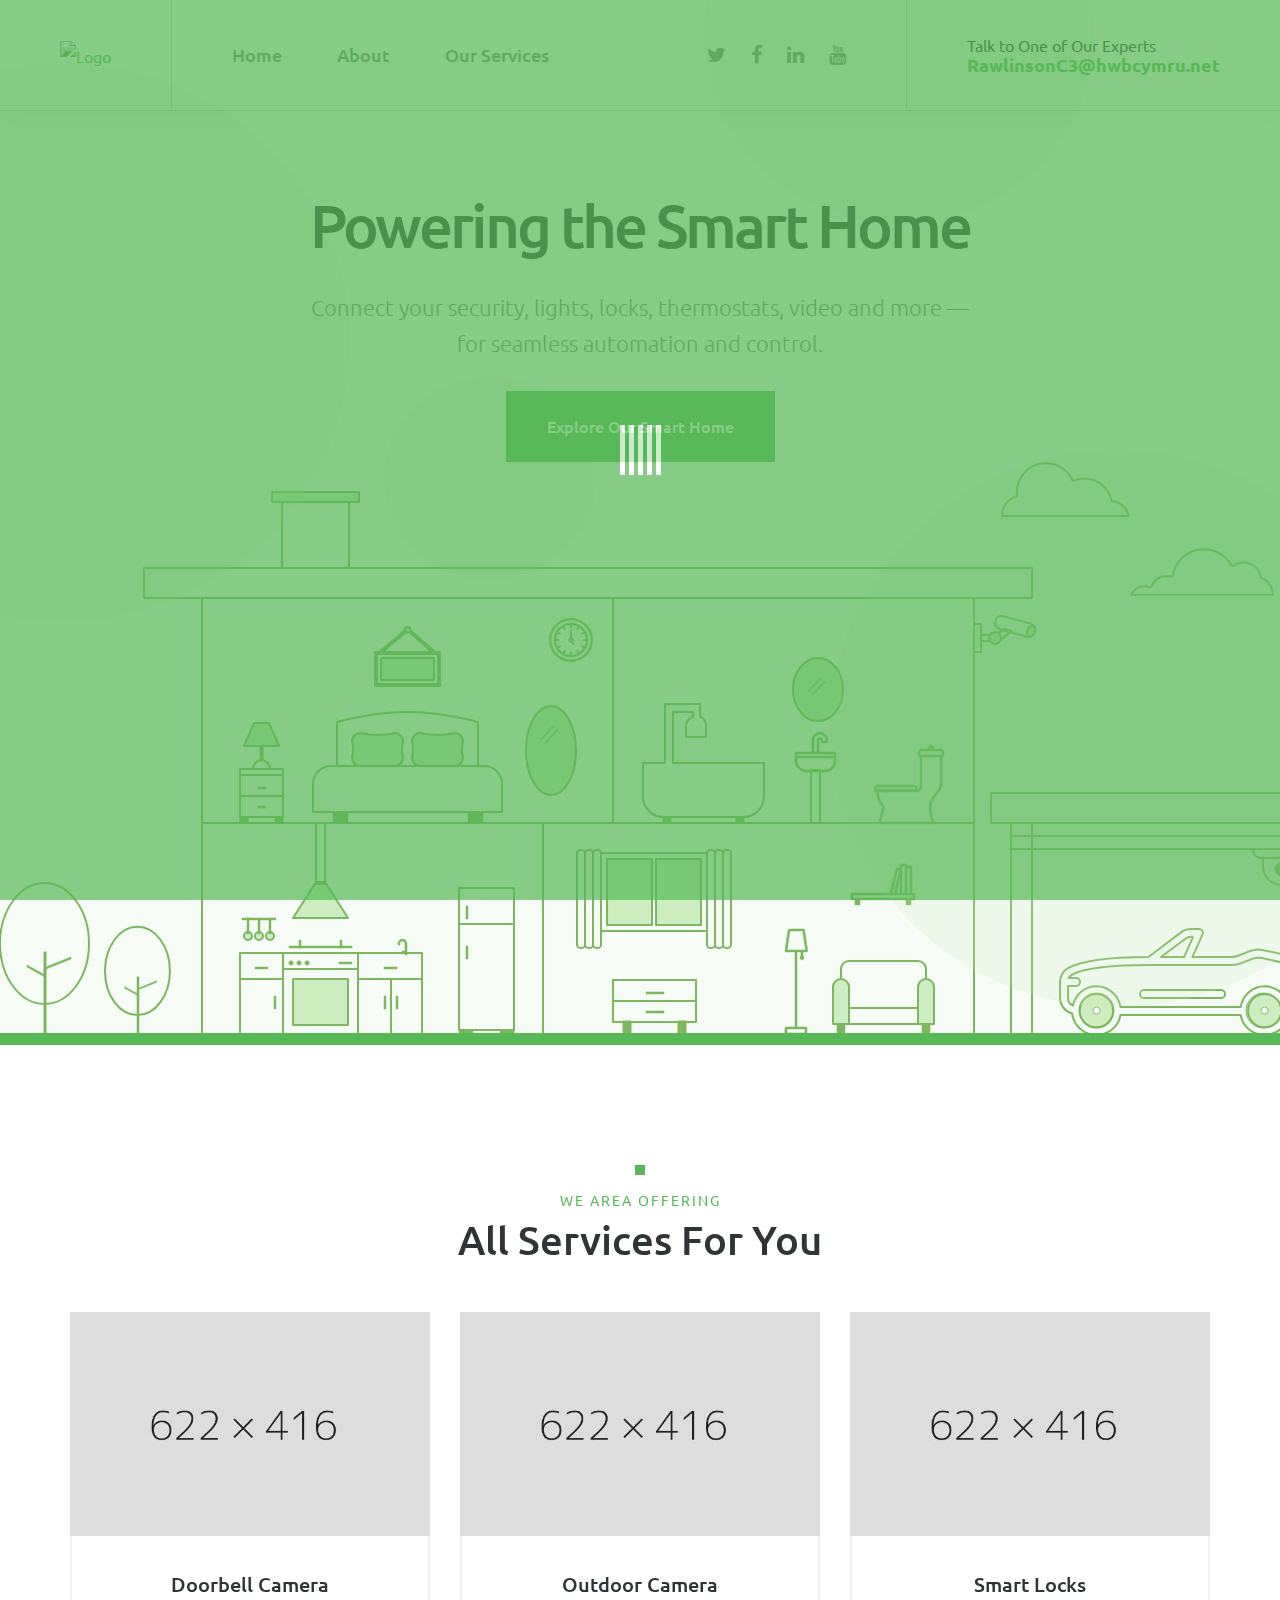
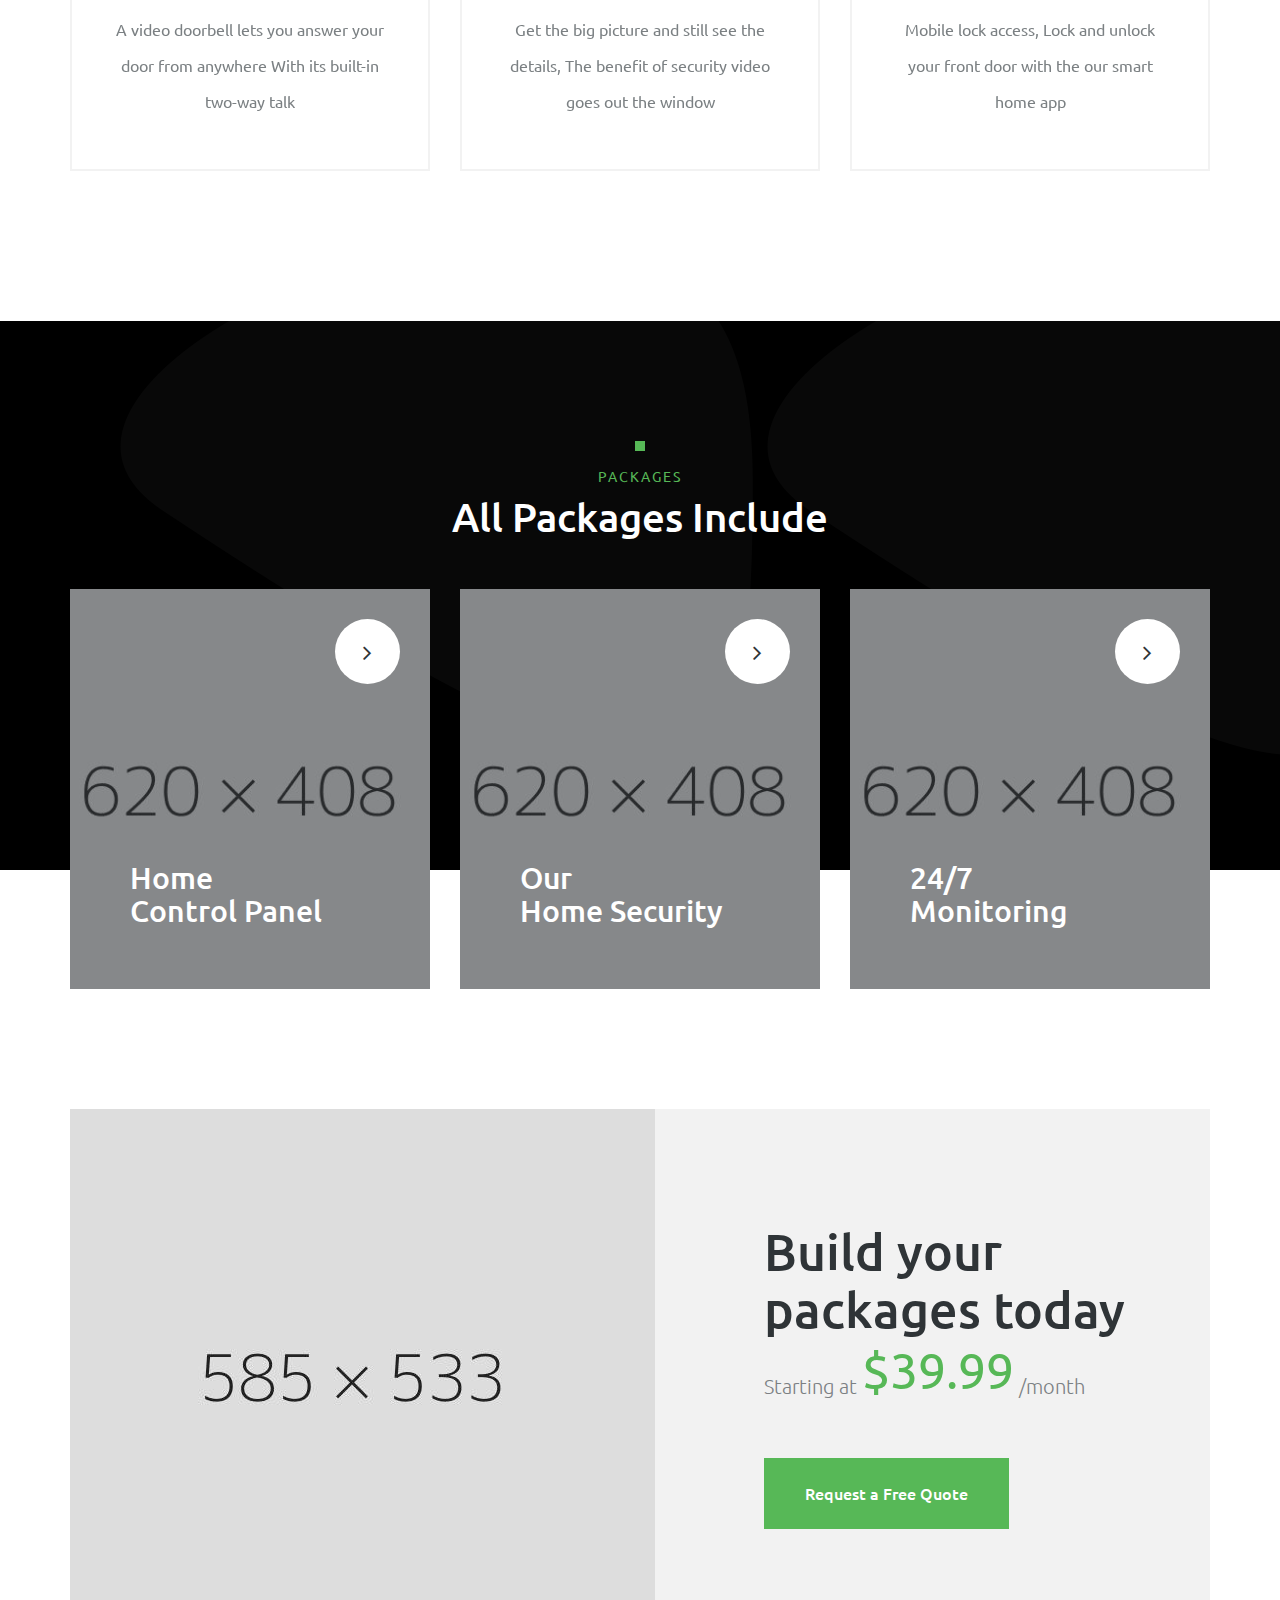
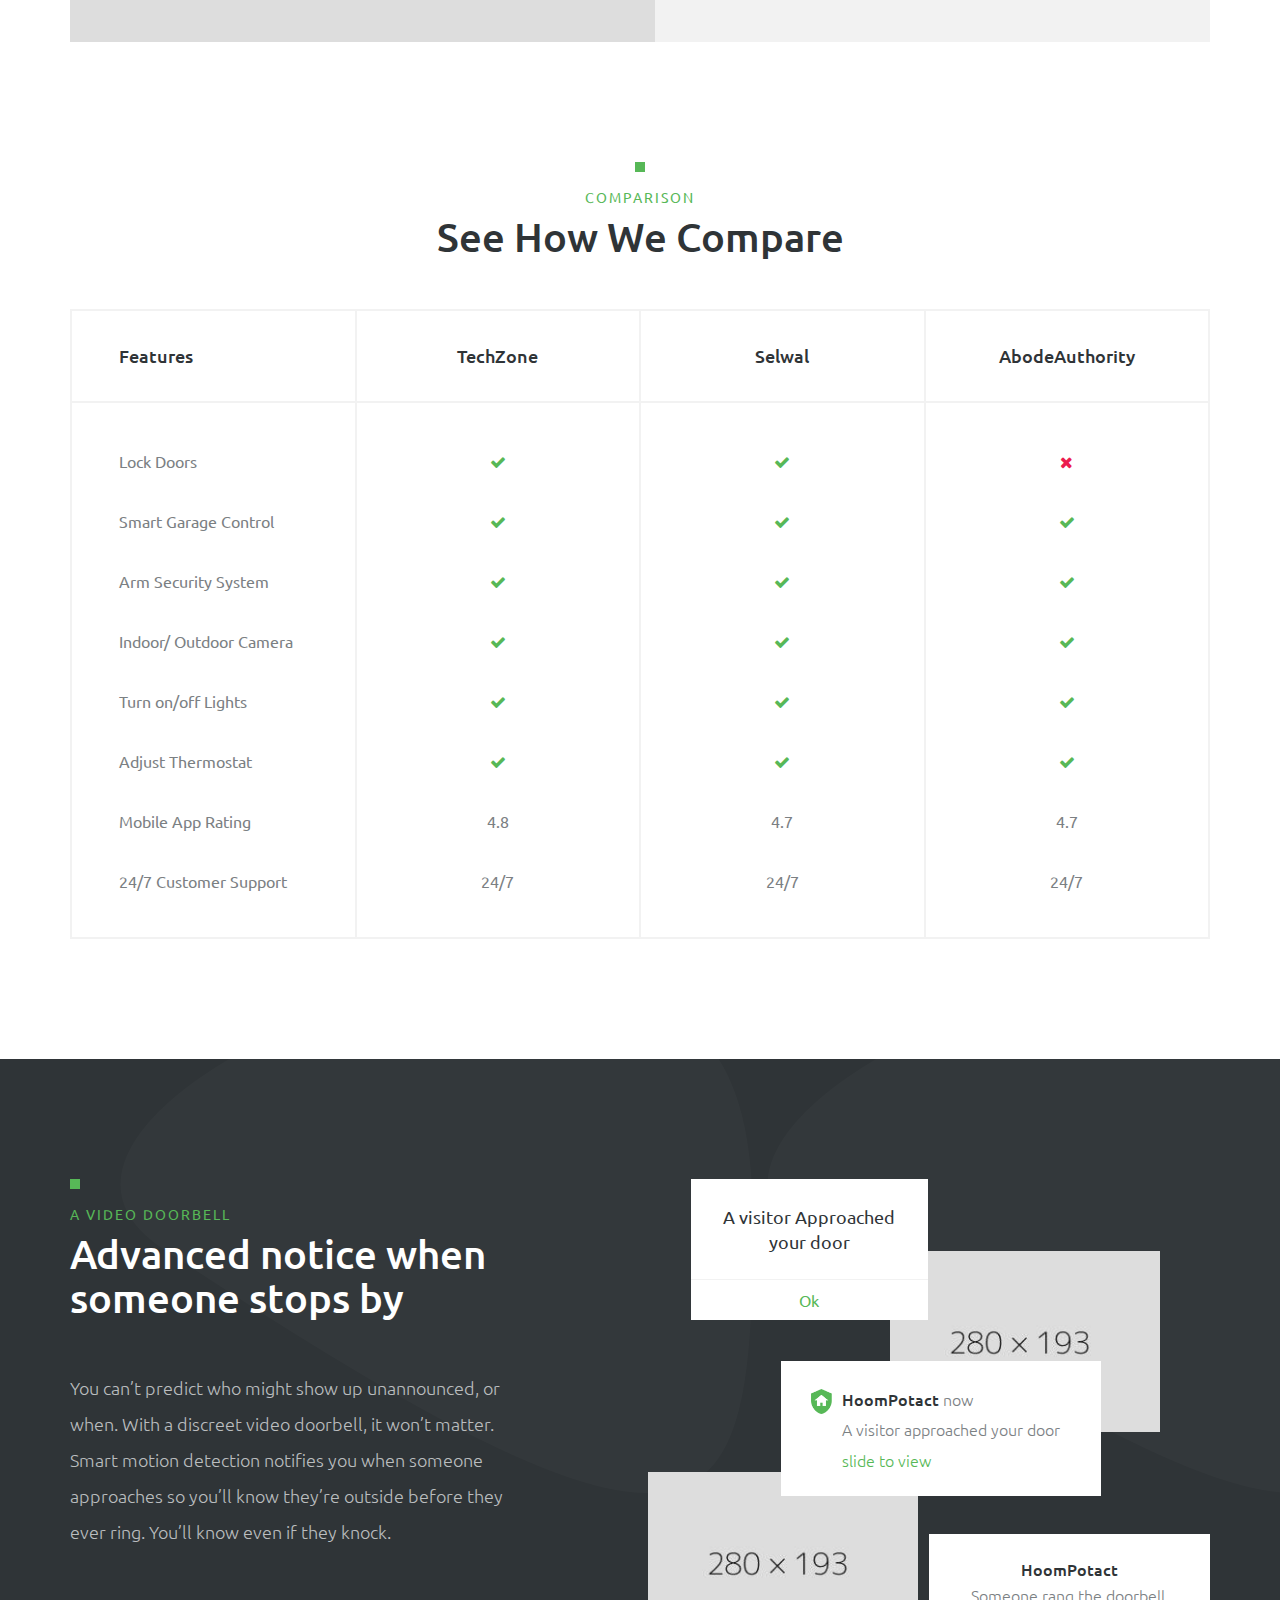
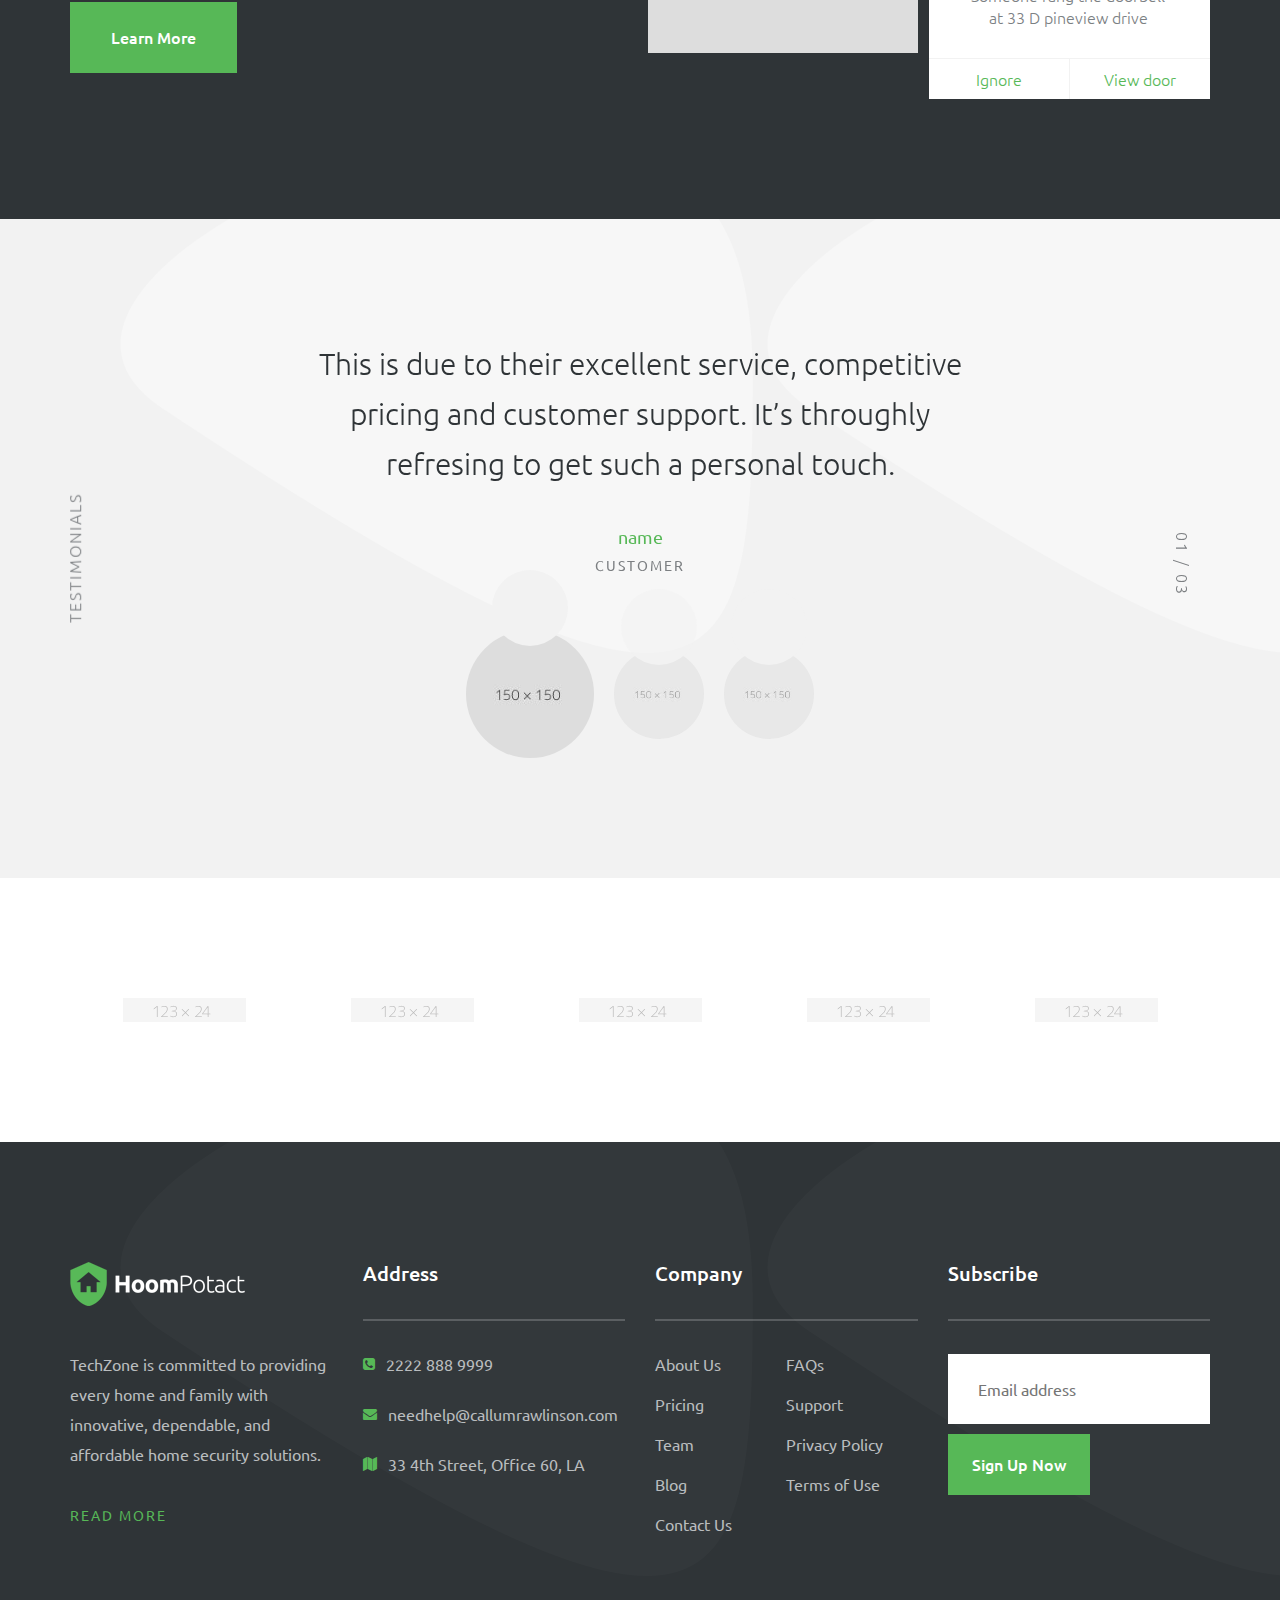
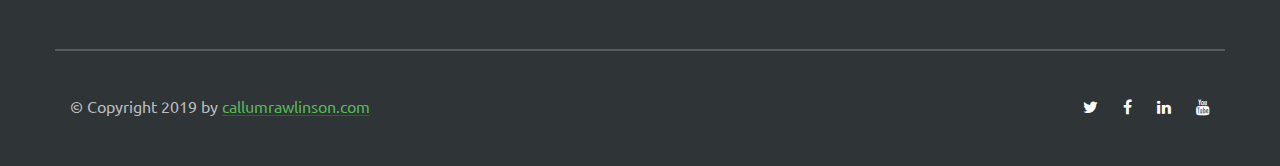
==== commit 5d9f9805: "Update index.html" ====
--- a/index.html
+++ b/index.html
@@ -475,7 +475,7 @@
                          </ul>
                          <ul class="hoompotact compare_list text-center">
                              <li class="title">AbodeAuthority</li>
-                             <li><i class="fa fa-check check"></i></li>
+                             <li><i class="fa fa-close closees"></i></li>
                              <li><i class="fa fa-check check"></i></li>
                              <li><i class="fa fa-check check"></i></li>
                              <li><i class="fa fa-check check"></i></li>
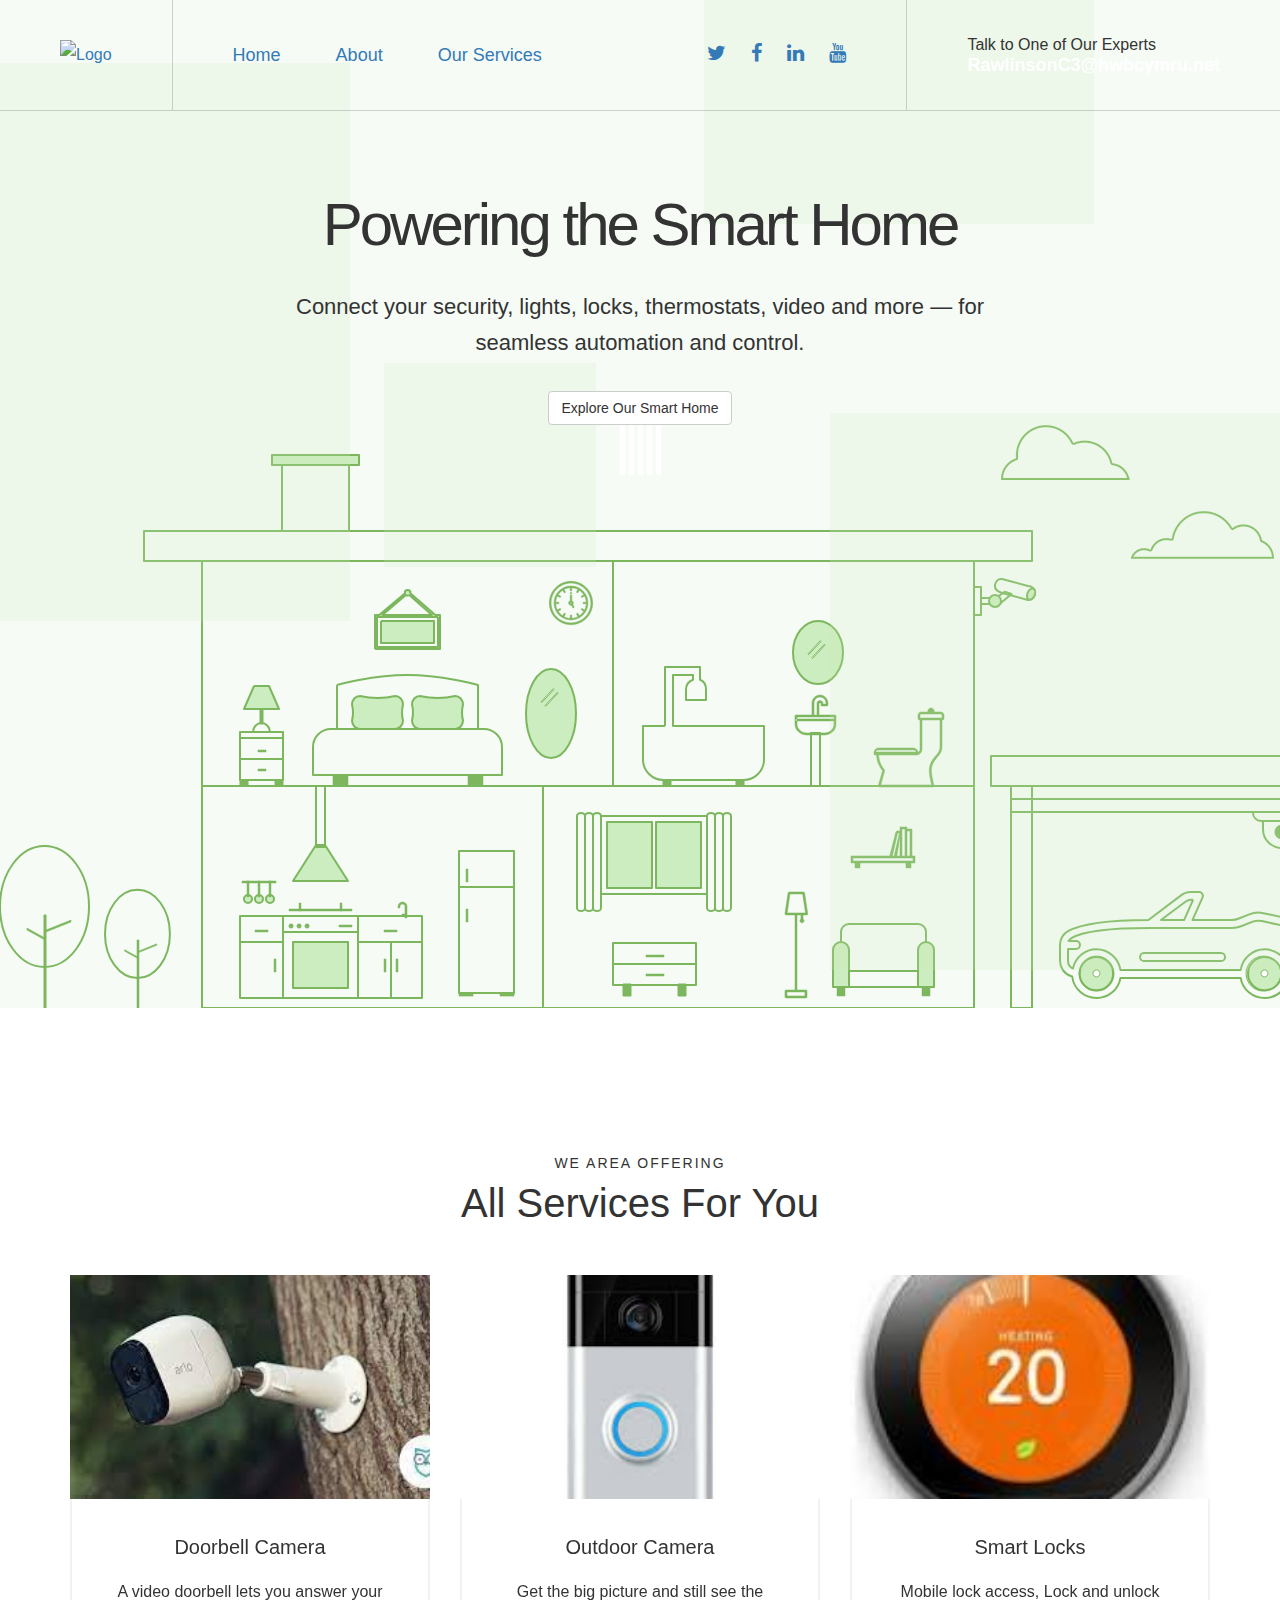
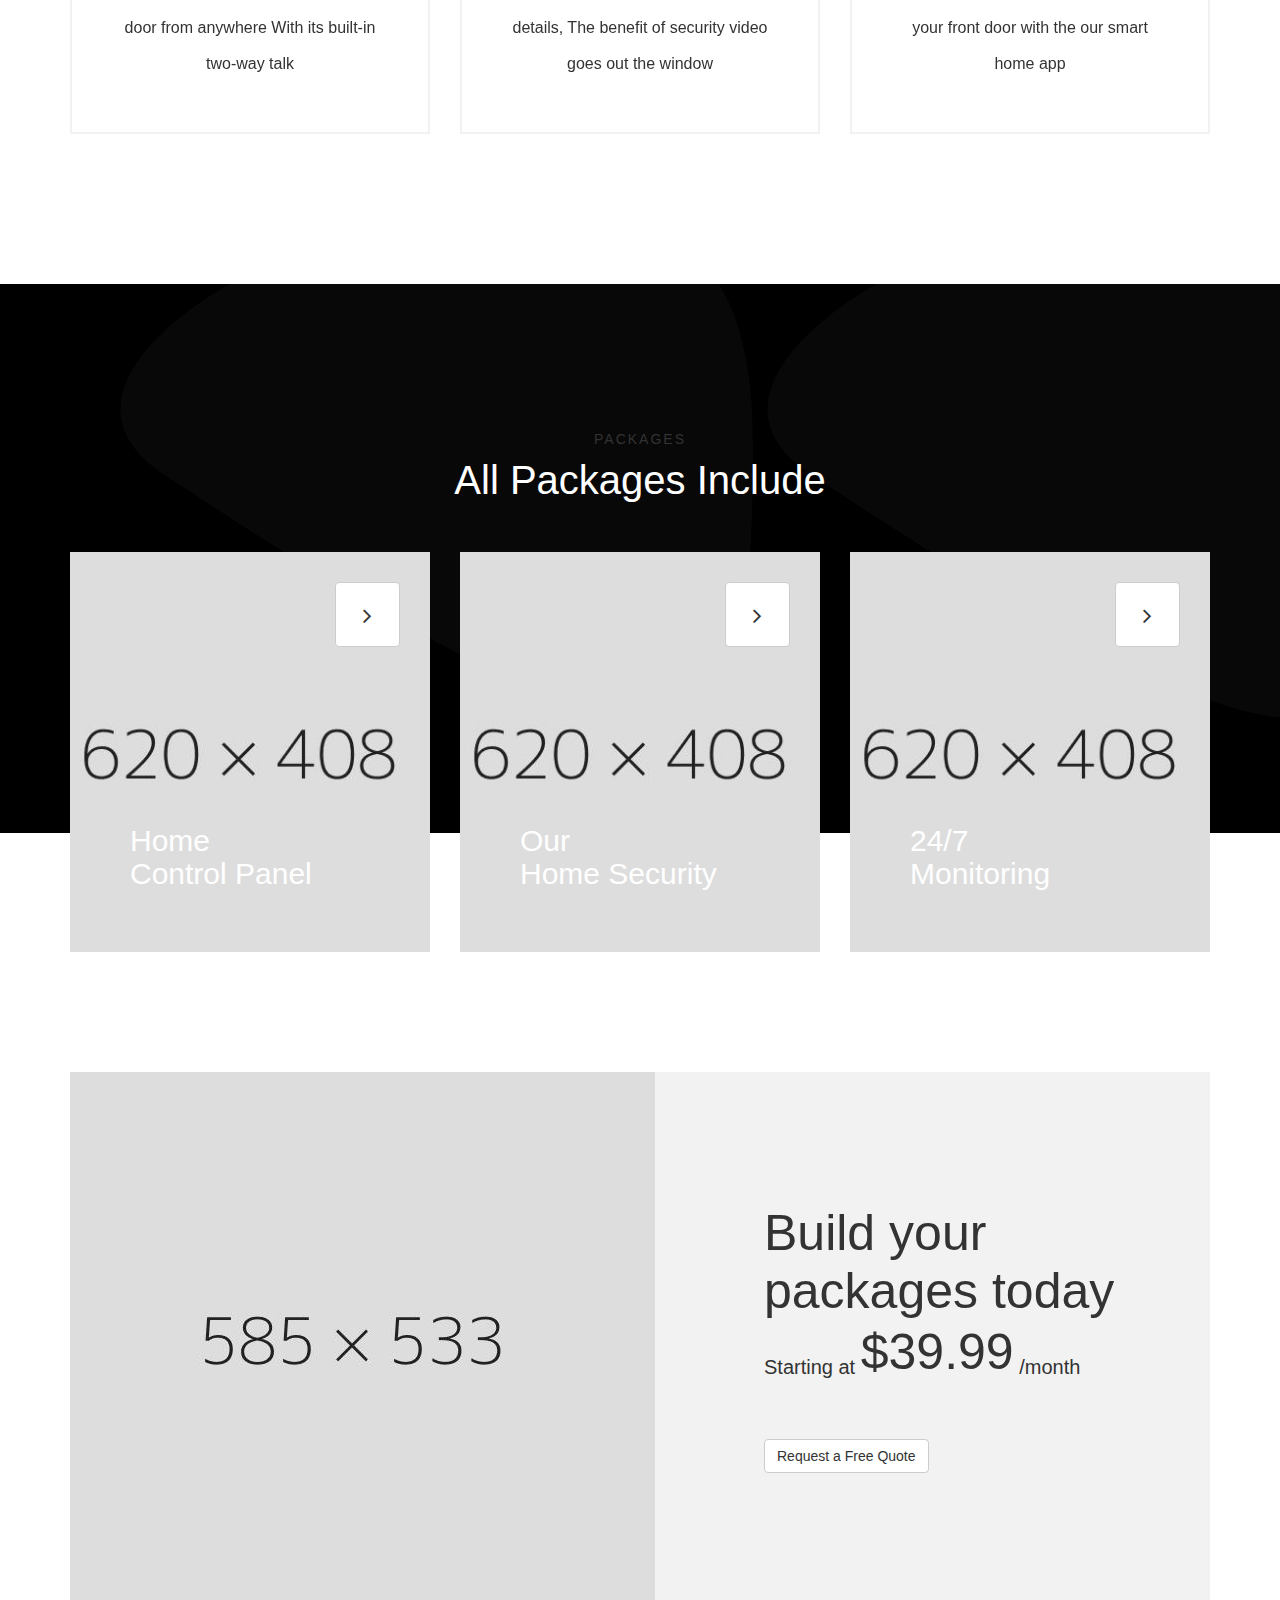
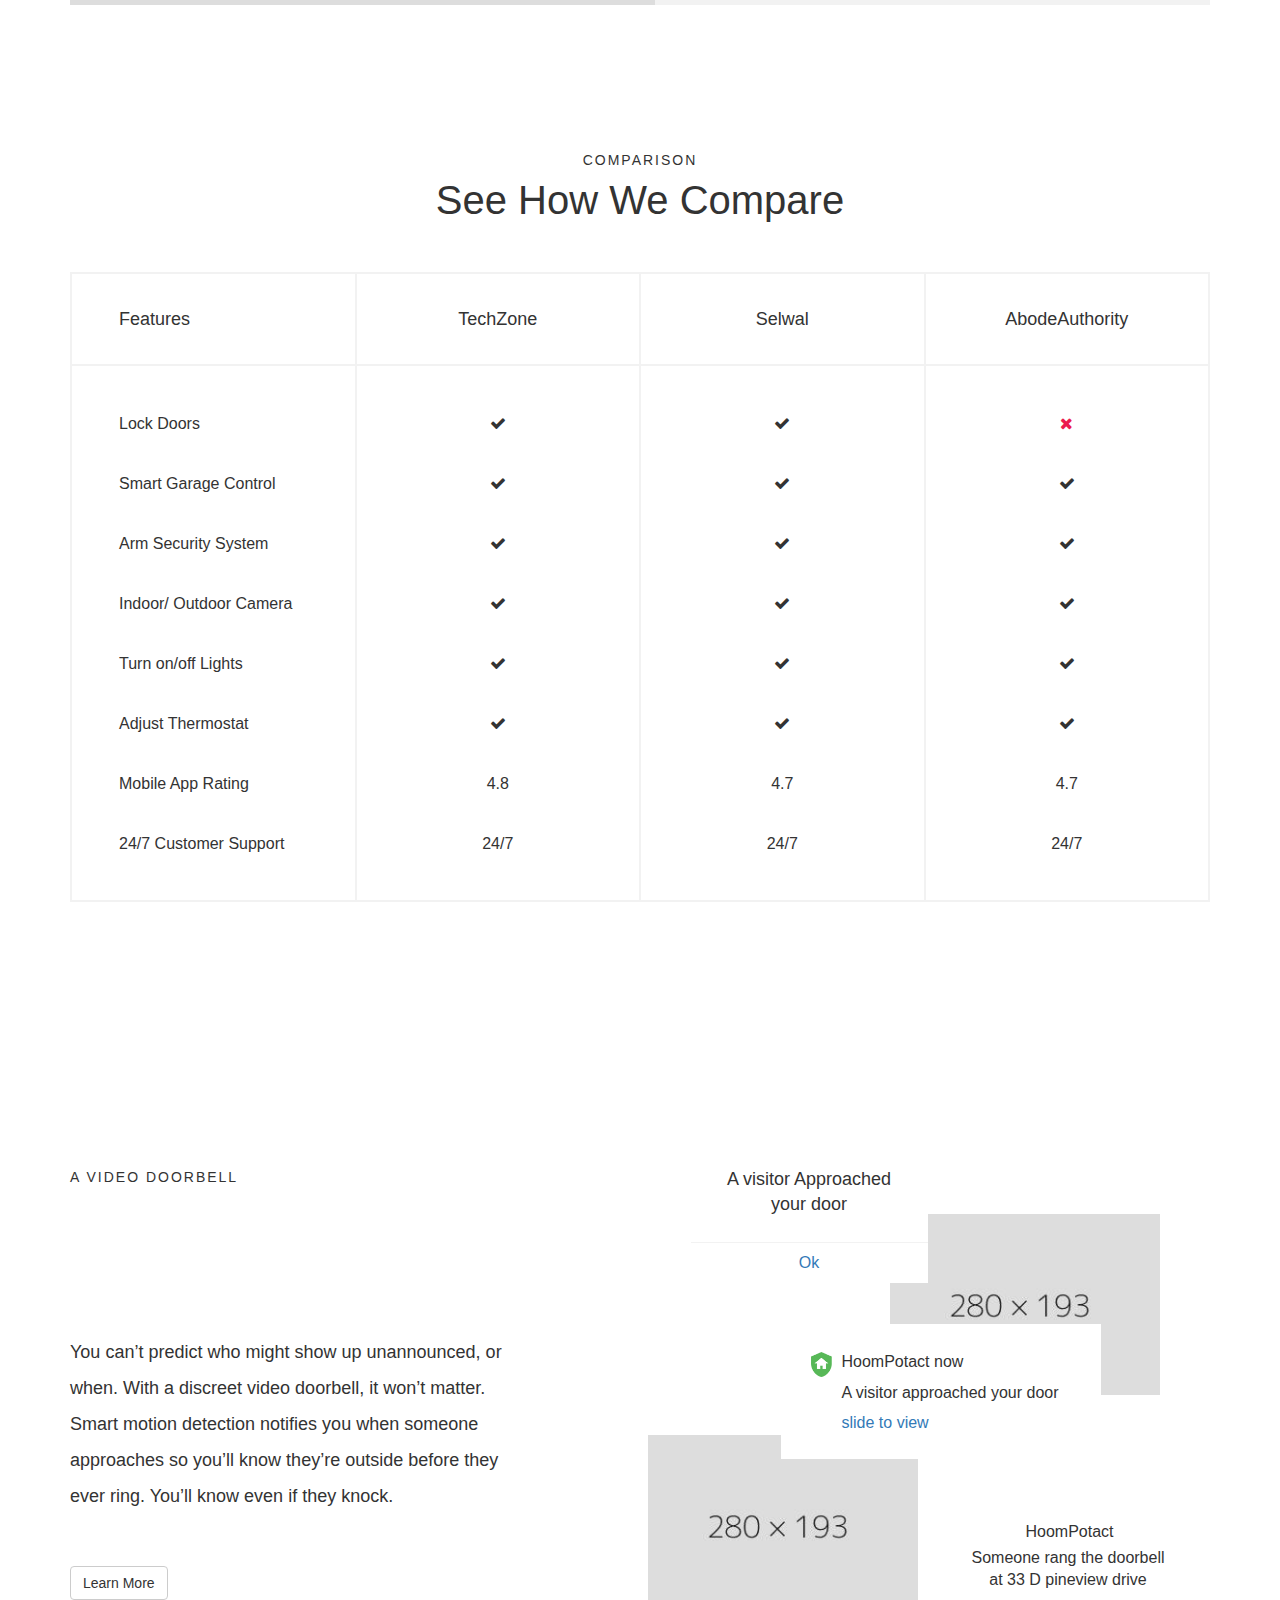
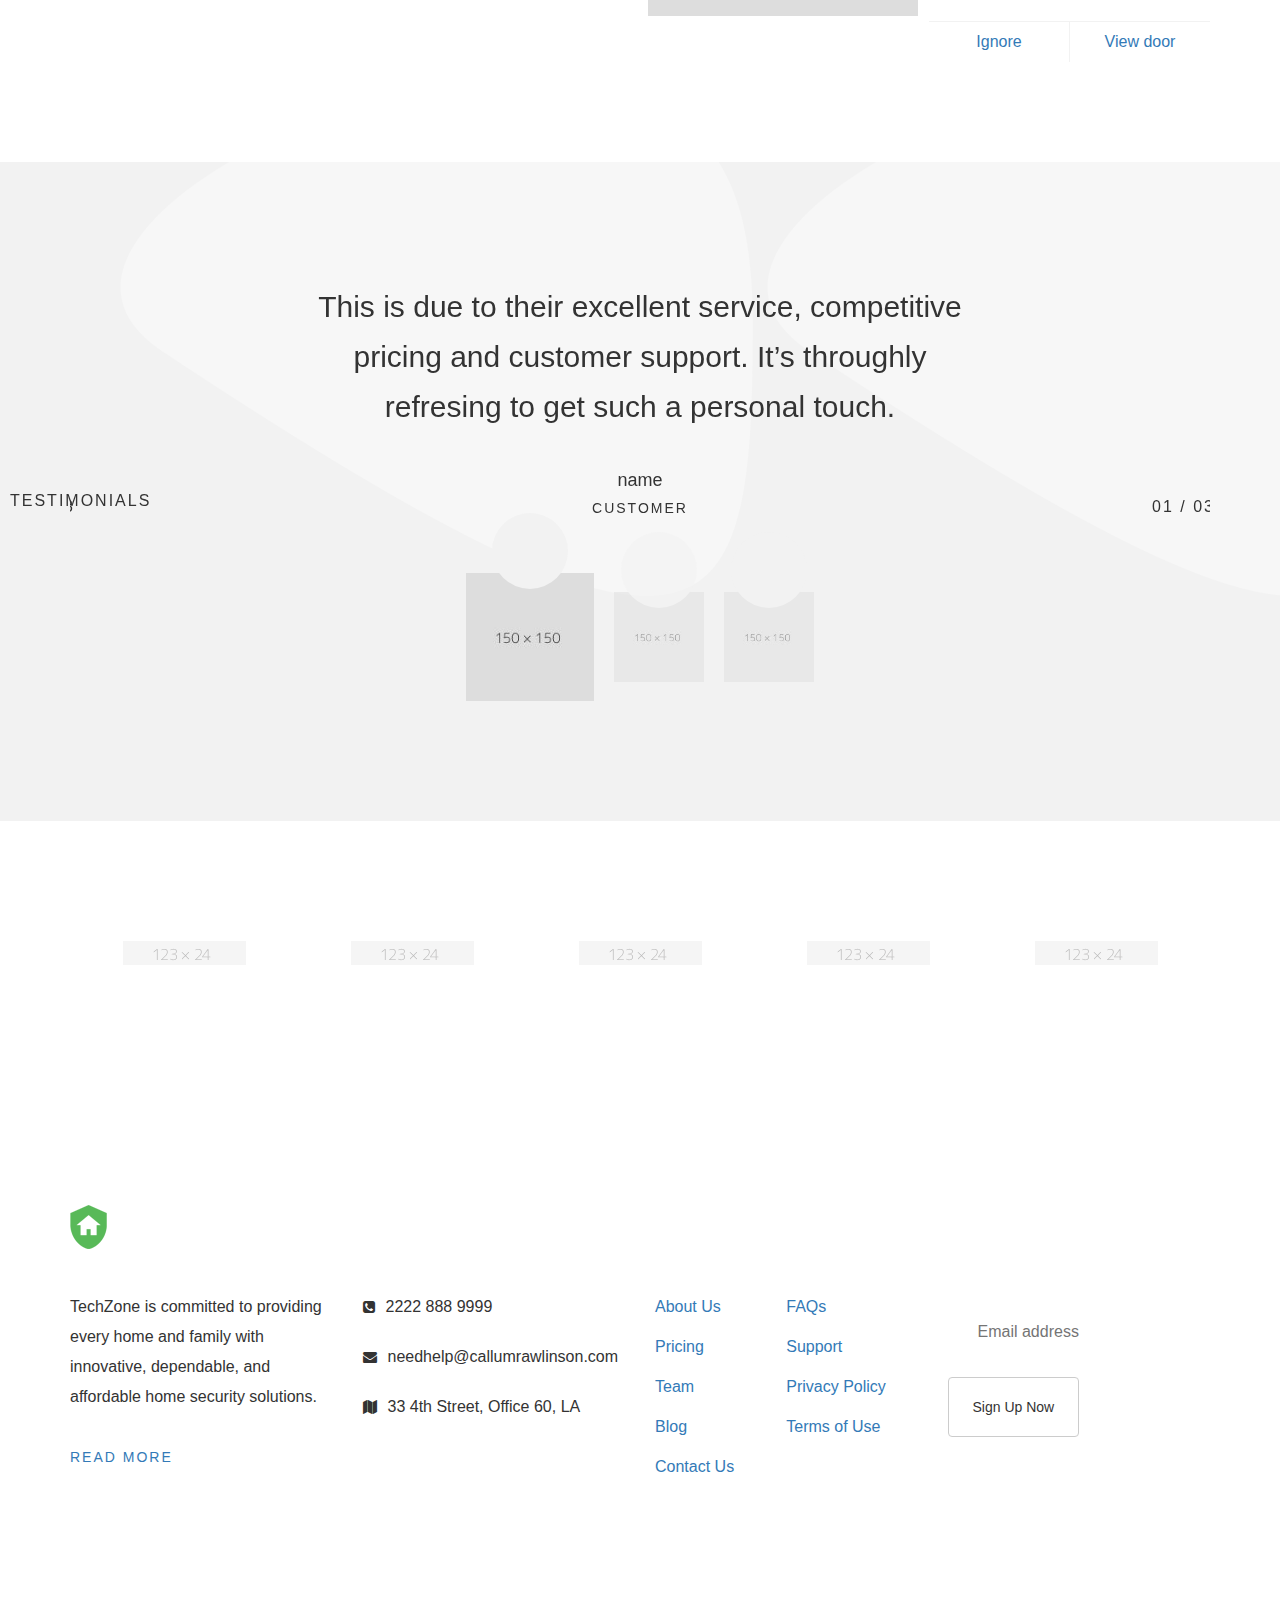
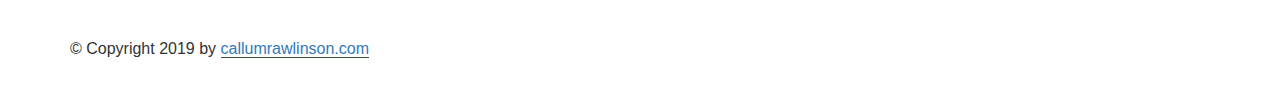
==== commit 5e98e3a2: "Update index.html" ====
--- a/index.html
+++ b/index.html
@@ -15,6 +15,7 @@
     <link rel="stylesheet" href="assets/css/owl.carousel.min.css">
     <link rel="stylesheet" href="assets/css/animate.css">
     <link rel="stylesheet" href="assets/css/style.css">
+    <link rel="stylesheet" href="assets/css/style.scss">
 </head>
 <body>
 
--- a/assets/css/style.css
+++ b/assets/css/style.css
@@ -1,5924 +1,6787 @@
-/*------------------------------------------------------------------
-
-    Template Name:  HoomPotact
-    Author: Layerdrops
-    Author Email: Layerdrops@gmail.com
-    License: GPL V2 or Later
-    License URI: http://www.gnu.org/licenses/gpl-2.0.html
-    Version: 1.0
-*/
-/*========================================================================
-    Index
-    ------------------------------------------------------------------------
-    #01 - PreLoader
-    #02 - Header
-    #03 - Header Slider
-    #04 - Breadcrumb
-    #05 - Services
-    #06 - Solution
-    #07 - Our Story & History
-    #08 - Quick Contact
-    #09 - Welcome And Protect & Manage Area
-    #10 - Security
-    #11 - Video Promotion
-    #12 - Award
-    #13 - Packages
-    #14 - Compare
-    #15 - Benefits
-    #16 - Team Member
-    #17 - Testimonial
-    #18 - Client
-    #19 - Features
-    #20 - Network
-    #21 - Easy Step by Step
-    #22 - Installation
-    #23 - Quote
-    #24 - Automation Control
-    #25 - HomeSecure Mobile App
-    #26 - FeedBacks
-    #27 - Blog
-    #28 - Call to action
-    #29 - Contact & Service Single Contact
-    #30 - Error
-    #31 - Footer
-    All @keyframes
-
-*/
-/* Responsive Device Layout*/
-/*basic content*/
-/*Fonts*/
-/* ------------
-	Mixin
-------------*/
-* {
-  margin: 0;
-  padding: 0; }
-
-a {
-  color: #57b857;
-  text-decoration: none;
-  -webkit-transition: 0.3s;
-  -ms-transition: 0.3s;
-  -o-transition: 0.3s;
-  -moz-transition: 0.3s;
-  transition: 0.3s; }
-  a:hover {
-    color: #2f3437; }
-
-::-moz-selection {
-  background-color: #57b857;
-  color: #ffffff; }
-
-::selection {
-  background-color: #57b857;
-  color: #ffffff; }
-
-select {
-  -webkit-appearance: none;
-  -moz-appearance: none;
-  text-indent: 1px;
-  -o-text-overflow: '';
-  text-overflow: '';
-  position: relative;
-  cursor: pointer; }
-
-input:focus,
-button:focus,
-textarea:focus,
-select:focus,
-a:focus {
-  outline: none; }
-
-button {
-  border: none;
-  -webkit-transition: 0.3s;
-  -ms-transition: 0.3s;
-  -o-transition: 0.3s;
-  -moz-transition: 0.3s;
-  transition: 0.3s; }
-
-input::-webkit-input-placeholder, textarea::-webkit-input-placeholder {
-  opacity: 1; }
-
-input:-ms-input-placeholder, textarea:-ms-input-placeholder {
-  opacity: 1; }
-
-input::-ms-input-placeholder, textarea::-ms-input-placeholder {
-  opacity: 1; }
-
-input::placeholder, textarea::placeholder {
-  opacity: 1; }
-
-input,
-select {
-  width: 100%;
-  background-color: #ffffff;
-  border: none; }
-
-.input-group {
-  display: block; }
-
-ul {
-  margin: 0;
-  padding: 0;
-  list-style: none; }
-
-h1,
-h2,
-h3,
-h4,
-h5,
-h6,
-p,
-.h1, .h2, .h3, .h4, .h5, .h6, .p, span {
-  color: #2f3437;
-  margin: 0;
-  padding: 0; }
-
-p {
-  margin: 0;
-  padding: 0;
-  font-size: 16px; }
-
-body {
-  -webkit-box-sizing: border-box;
-  -moz-box-sizing: border-box;
-  box-sizing: border-box;
-  width: 100%;
-  height: 100vh;
-  overflow-x: hidden;
-  overflow-y: scroll;
-  font-weight: 400;
-  font-size: 16px;
-  line-height: 30px;
-  font-family: "Ubuntu", sans-serif; }
-
-video {
-  width: 650px; }
-
-.topbox_overlay.topbox_open {
-  z-index: 99999999999; }
-
-.topbox_skin_darkroom .topbox_fill {
-  background: rgba(52, 55, 58, 0.75); }
-.topbox_skin_darkroom .topbox_title {
-  background: #57b857;
-  color: #ffffff;
-  font-weight: 400;
-  font-size: 16px;
-  letter-spacing: 1px;
-  -webkit-box-shadow: 0 0 0 5px rgba(124, 183, 94, 0.63);
-  -ms-box-shadow: 0 0 0 5px rgba(124, 183, 94, 0.63);
-  -o-box-shadow: 0 0 0 5px rgba(124, 183, 94, 0.63);
-  -moz-box-shadow: 0 0 0 5px rgba(124, 183, 94, 0.63);
-  box-shadow: 0 0 0 5px rgba(124, 183, 94, 0.63); }
-.topbox_skin_darkroom .topbox_close:before {
-  font-weight: 100;
-  font-size: 70px; }
-
-/*custom margin*/
-.mb_65 {
-  margin-bottom: 65px; }
-
-.mb_60 {
-  margin-bottom: 60px; }
-
-.mb_55 {
-  margin-bottom: 55px; }
-
-.mb_50 {
-  margin-bottom: 50px; }
-
-.mb_45 {
-  margin-bottom: 40px; }
-
-.mb_40 {
-  margin-bottom: 40px; }
-
-.mb_30 {
-  margin-bottom: 30px; }
-
-.mb_35 {
-  margin-bottom: 35px; }
-
-.mb_25 {
-  margin-bottom: 25px; }
-
-.mb_20 {
-  margin-bottom: 20px; }
-
-.mb_10 {
-  margin-bottom: 10px; }
-
-.mt_60 {
-  margin-top: 60px; }
-
-.mt_50 {
-  margin-top: 50px; }
-
-.mt_40 {
-  margin-top: 40px; }
-
-.mt_30 {
-  margin-top: 30px; }
-
-.mt_20 {
-  margin-top: 20px; }
-
-.mt_10 {
-  margin-top: 10px; }
-
-.pl_10 {
-  padding-left: 10px; }
-
-.pr_10 {
-  padding-right: 10px; }
-
-.pl_0 {
-  padding-left: 0; }
-
-.pr_5 {
-  padding-right: 5px; }
-
-.pl_5 {
-  padding-left: 5px; }
-
-.p_0 {
-  padding: 0; }
-
-/*section*/
-.section_padding {
-  padding: 120px 0; }
-  @media (min-width: 481px) and (max-width: 767px), only screen and (max-width: 480px) {
-    .section_padding {
-      padding: 90px 0; } }
-
-.section_bb {
-  border-bottom: 2px solid #f2f2f2; }
-
-.section_bg {
-  background: #f2f2f2; }
-
-.section_black {
-  background: #2f3437; }
-
-.light_bg {
-  background: #57b857; }
-
-.section_dark_bg {
-  background: #2f3437; }
-
-.default_btn {
-  background: #57b857;
-  color: #ffffff;
-  padding: 24px 41px;
-  position: relative;
-  -webkit-border-radius: 0;
-  -moz-border-radius: 0;
-  border-radius: 0;
-  border: none;
-  font-weight: 500;
-  font-size: 16px;
-  overflow: hidden;
-  z-index: 1; }
-  .default_btn:after, .default_btn:before {
-    content: '';
-    background: #2f3437;
-    position: absolute;
-    left: 0;
-    width: 100%;
-    height: 100%;
-    top: 0;
-    transform-origin: left;
-    z-index: -1;
-    -webkit-transform: rotate(90deg);
-    -moz-transform: rotate(90deg);
-    -ms-transform: rotate(90deg);
-    -o-transform: rotate(90deg);
-    transform: rotate(90deg);
-    -webkit-transition: 0.3s;
-    -ms-transition: 0.3s;
-    -o-transition: 0.3s;
-    -moz-transition: 0.3s;
-    transition: 0.3s;
-    opacity: 0;
-    visibility: hidden; }
-  .default_btn:after {
-    transform-origin: right;
-    -webkit-transform: rotate(-90deg);
-    -moz-transform: rotate(-90deg);
-    -ms-transform: rotate(-90deg);
-    -o-transform: rotate(-90deg);
-    transform: rotate(-90deg); }
-  .default_btn:hover {
-    color: #ffffff;
-    background: #57b857; }
-    .default_btn:hover:after, .default_btn:hover:before {
-      -webkit-transform: rotate(0deg);
-      -moz-transform: rotate(0deg);
-      -ms-transform: rotate(0deg);
-      -o-transform: rotate(0deg);
-      transform: rotate(0deg);
-      visibility: visible;
-      opacity: 1; }
-
-.clear_both {
-  clear: both; }
-
-/* Hero Section Title */
-.hero_section_title {
-  position: relative;
-  z-index: 5; }
-  .hero_section_title h4 {
-    font-size: 14px;
-    color: #57b857;
-    letter-spacing: 2px;
-    font-weight: 400;
-    text-transform: uppercase;
-    position: relative;
-    margin-bottom: 10px;
-    padding-top: 28px; }
-    .hero_section_title h4:before {
-      content: '';
-      background: #57b857;
-      width: 10px;
-      height: 10px;
-      position: absolute;
-      left: 50%;
-      margin-left: -5px;
-      top: 0; }
-  .hero_section_title h1 {
-    font-weight: 500;
-    font-size: 40px; }
-    @media only screen and (max-width: 320px), only screen and (max-width: 384px) {
-      .hero_section_title h1 {
-        font-size: 30px; } }
-
-/* Default shape position */
-.map_shape_2, .map_shape {
-  position: absolute;
-  left: 0;
-  top: 0;
-  z-index: -1; }
-  @media (min-width: 992px) and (max-width: 1200px) {
-    .map_shape_2, .map_shape {
-      width: 350px; } }
-  @media (min-width: 768px) and (max-width: 991px), (min-width: 481px) and (max-width: 767px), only screen and (max-width: 480px) {
-    .map_shape_2, .map_shape {
-      width: 300px; } }
-
-.map_shape_2 {
-  left: auto;
-  right: 0; }
-
-/* Triangle shape */
-.triangle_shape, .triangle_shape_2 {
-  left: 120px;
-  position: absolute;
-  top: -80px;
-  opacity: .6; }
-  @media (min-width: 768px) and (max-width: 991px), (min-width: 481px) and (max-width: 767px), only screen and (max-width: 480px) {
-    .triangle_shape, .triangle_shape_2 {
-      width: 350px; } }
-  @media (min-width: 481px) and (max-width: 767px), only screen and (max-width: 480px) {
-    .triangle_shape, .triangle_shape_2 {
-      left: 40px; } }
-
-.triangle_shape_2 {
-  left: auto;
-  right: -120px; }
-
-/* Pagination */
-.pagination {
-  margin: 0;
-  display: flex;
-  justify-content: center;
-  align-items: center; }
-  @media (min-width: 481px) and (max-width: 767px), only screen and (max-width: 480px), only screen and (max-width: 320px), only screen and (max-width: 384px) {
-    .pagination {
-      margin-top: 40px; } }
-  .pagination li {
-    margin-right: 10px; }
-    .pagination li a {
-      width: 63px;
-      height: 63px;
-      text-align: center;
-      line-height: 63px;
-      padding: 0;
-      -webkit-border-radius: 50% !important;
-      -moz-border-radius: 50% !important;
-      border-radius: 50% !important;
-      background: #eaeaea;
-      border: none;
-      color: #ffffff;
-      -webkit-transition: 0.3s;
-      -ms-transition: 0.3s;
-      -o-transition: 0.3s;
-      -moz-transition: 0.3s;
-      transition: 0.3s;
-      font-size: 18px;
-      font-weight: 500; }
-      .pagination li a:hover {
-        color: #ffffff;
-        background: #57b857;
-        -webkit-box-shadow: 0 0 30px rgba(87, 184, 87, 0.3);
-        -ms-box-shadow: 0 0 30px rgba(87, 184, 87, 0.3);
-        -o-box-shadow: 0 0 30px rgba(87, 184, 87, 0.3);
-        -moz-box-shadow: 0 0 30px rgba(87, 184, 87, 0.3);
-        box-shadow: 0 0 30px rgba(87, 184, 87, 0.3); }
-    .pagination li:last-child {
-      margin-right: 0; }
-  .pagination li.active a {
-    background: #57b857;
-    color: #ffffff;
-    -webkit-box-shadow: 0 0 30px rgba(87, 184, 87, 0.3);
-    -ms-box-shadow: 0 0 30px rgba(87, 184, 87, 0.3);
-    -o-box-shadow: 0 0 30px rgba(87, 184, 87, 0.3);
-    -moz-box-shadow: 0 0 30px rgba(87, 184, 87, 0.3);
-    box-shadow: 0 0 30px rgba(87, 184, 87, 0.3); }
-    .pagination li.active a:hover {
-      background: #57b857;
-      color: #ffffff;
-      -webkit-box-shadow: 0 0 30px rgba(87, 184, 87, 0.3);
-      -ms-box-shadow: 0 0 30px rgba(87, 184, 87, 0.3);
-      -o-box-shadow: 0 0 30px rgba(87, 184, 87, 0.3);
-      -moz-box-shadow: 0 0 30px rgba(87, 184, 87, 0.3);
-      box-shadow: 0 0 30px rgba(87, 184, 87, 0.3); }
-
-/* =========================
-  #01 - PreLoader
-============================*/
-.spinner {
-  text-align: center;
-  font-size: 10px;
-  position: fixed;
-  left: 0;
-  top: 0;
-  background: #57b857;
-  width: 100%;
-  height: 100%;
-  margin: 0;
-  z-index: 9999999999999;
-  display: flex;
-  align-items: center;
-  justify-content: center; }
-  .spinner > div {
-    background: #ffffff;
-    height: 50px;
-    width: 5px;
-    display: inline-block;
-    -webkit-animation: sk-stretchdelay 1.2s infinite ease-in-out;
-    animation: sk-stretchdelay 1.2s infinite ease-in-out;
-    margin: 0 2px; }
-  .spinner .rect2 {
-    -webkit-animation-delay: -1.1s;
-    animation-delay: -1.1s; }
-  .spinner .rect3 {
-    -webkit-animation-delay: -1.0s;
-    animation-delay: -1.0s; }
-  .spinner .rect4 {
-    -webkit-animation-delay: -0.9s;
-    animation-delay: -0.9s; }
-  .spinner .rect5 {
-    -webkit-animation-delay: -0.8s;
-    animation-delay: -0.8s; }
-
-/* =========================
-  #02 - Header
-============================*/
-.header_area .header_top {
-  background: #2f3437;
-  padding: 10px 0; }
-  @media (min-width: 481px) and (max-width: 767px), only screen and (max-width: 480px) {
-    .header_area .header_top {
-      text-align: center; } }
-  .header_area .header_top .header_left p {
-    color: #babdbf;
-    font-weight: 400;
-    font-size: 14px; }
-    .header_area .header_top .header_left p a {
-      color: #ffffff;
-      display: inline-block;
-      border-bottom: 1px solid #67696b;
-      -webkit-transition: 0.2s;
-      -ms-transition: 0.2s;
-      -o-transition: 0.2s;
-      -moz-transition: 0.2s;
-      transition: 0.2s;
-      line-height: 12px; }
-      .header_area .header_top .header_left p a:hover {
-        color: #57b857; }
-    .header_area .header_top .header_left p i {
-      color: #57b857;
-      -webkit-transform: rotate(-45deg);
-      -moz-transform: rotate(-45deg);
-      -ms-transform: rotate(-45deg);
-      -o-transform: rotate(-45deg);
-      transform: rotate(-45deg);
-      margin-right: 5px;
-      font-size: 20px; }
-    .header_area .header_top .header_left p span {
-      color: #ffffff;
-      font-weight: 700;
-      margin-left: 2px;
-      display: inline-block; }
-  @media (min-width: 481px) and (max-width: 767px), only screen and (max-width: 480px) {
-    .header_area .header_top .header_right {
-      text-align: center; } }
-.header_area .main_menu_area {
-  -webkit-box-shadow: 0 0px 30px rgba(14, 26, 44, 0.05);
-  -ms-box-shadow: 0 0px 30px rgba(14, 26, 44, 0.05);
-  -o-box-shadow: 0 0px 30px rgba(14, 26, 44, 0.05);
-  -moz-box-shadow: 0 0px 30px rgba(14, 26, 44, 0.05);
-  box-shadow: 0 0px 30px rgba(14, 26, 44, 0.05);
-  width: 100%;
-  background: #ffffff;
-  z-index: 999999999;
-  -webkit-transition: 0.3s;
-  -ms-transition: 0.3s;
-  -o-transition: 0.3s;
-  -moz-transition: 0.3s;
-  transition: 0.3s; }
-  @media (min-width: 768px) and (max-width: 991px), (min-width: 481px) and (max-width: 767px), only screen and (max-width: 480px) {
-    .header_area .main_menu_area {
-      padding: 15px 0; } }
-  .header_area .main_menu_area > .container > .row {
-    display: flex;
-    align-items: center; }
-    @media (min-width: 768px) and (max-width: 991px), (min-width: 481px) and (max-width: 767px), only screen and (max-width: 480px) {
-      .header_area .main_menu_area > .container > .row > * {
-        flex: 1; } }
-  .header_area .main_menu_area .navbar-toggles {
-    display: none;
-    right: 0;
-    background: #2f3437;
-    -webkit-border-radius: 0;
-    -moz-border-radius: 0;
-    border-radius: 0;
-    margin: 0; }
-    @media (min-width: 768px) and (max-width: 991px), only screen and (max-width: 480px), (min-width: 481px) and (max-width: 767px), only screen and (max-width: 320px), only screen and (max-width: 384px) {
-      .header_area .main_menu_area .navbar-toggles {
-        display: block; } }
-    .header_area .main_menu_area .navbar-toggles span {
-      background: #ffffff;
-      height: 1px;
-      margin-top: 6px; }
-      .header_area .main_menu_area .navbar-toggles span:first-child {
-        margin: 0; }
-  .header_area .main_menu_area .logo {
-    display: inline-block; }
-    .header_area .main_menu_area .logo img {
-      width: 198px; }
-  @media (min-width: 1350px) {
-    .header_area .main_menu_area .navbar-collapse {
-      padding-right: 0; } }
-  .header_area .main_menu_area .navbar-nav {
-    float: right; }
-    @media (min-width: 768px) and (max-width: 991px), (min-width: 481px) and (max-width: 767px), only screen and (max-width: 480px) {
-      .header_area .main_menu_area .navbar-nav {
-        float: none;
-        display: flex;
-        flex-direction: column;
-        justify-content: flex-start;
-        align-items: flex-start; } }
-    .header_area .main_menu_area .navbar-nav li {
-      position: relative;
-      margin-left: 55px; }
-      @media (min-width: 768px) and (max-width: 991px), (min-width: 481px) and (max-width: 767px), only screen and (max-width: 480px) {
-        .header_area .main_menu_area .navbar-nav li {
-          margin-left: 0;
-          flex: 1;
-          width: 100%;
-          text-align: left;
-          position: relative;
-          border-bottom: 1px solid #000000;
-          border-top: 1px solid #555556; }
-          .header_area .main_menu_area .navbar-nav li:first-child {
-            border-top: none; }
-          .header_area .main_menu_area .navbar-nav li:last-child {
-            border-bottom: none; } }
-      @media (min-width: 992px) and (max-width: 1200px) {
-        .header_area .main_menu_area .navbar-nav li {
-          margin-left: 27px; } }
-      .header_area .main_menu_area .navbar-nav li .highlight_dropdown {
-        opacity: 0;
-        position: absolute;
-        padding: 60px;
-        overflow: hidden;
-        z-index: 99;
-        top: 100%;
-        background: #2f3437;
-        width: 312px;
-        text-align: left;
-        left: -55px;
-        transform-origin: top;
-        transform: perspective(5em) rotateX(-90deg);
-        -webkit-box-shadow: 0 0 30px rgba(47, 52, 55, 0.05);
-        -ms-box-shadow: 0 0 30px rgba(47, 52, 55, 0.05);
-        -o-box-shadow: 0 0 30px rgba(47, 52, 55, 0.05);
-        -moz-box-shadow: 0 0 30px rgba(47, 52, 55, 0.05);
-        box-shadow: 0 0 30px rgba(47, 52, 55, 0.05);
-        -webkit-transition: 0.3s;
-        -ms-transition: 0.3s;
-        -o-transition: 0.3s;
-        -moz-transition: 0.3s;
-        transition: 0.3s; }
-        @media (min-width: 992px) and (max-width: 1200px) {
-          .header_area .main_menu_area .navbar-nav li .highlight_dropdown {
-            left: -110px; } }
-        @media (min-width: 768px) and (max-width: 991px), (min-width: 481px) and (max-width: 767px), only screen and (max-width: 480px) {
-          .header_area .main_menu_area .navbar-nav li .highlight_dropdown {
-            left: 0;
-            width: 100%;
-            background: #000000;
-            transform: perspective(0em) rotateX(0deg);
-            opacity: 1;
-            position: relative;
-            display: none; } }
-        @media (max-width: 1920px) and (min-width: 1801px), (max-width: 1920px) and (min-width: 1801px), (min-width: 1350px), (min-width: 1201px) and (max-width: 1349px), (min-width: 992px) and (max-width: 1200px), (min-width: 993px) and (max-width: 1199px) {
-          .header_area .main_menu_area .navbar-nav li .highlight_dropdown {
-            display: block !important; } }
-        .header_area .main_menu_area .navbar-nav li .highlight_dropdown li {
-          display: block;
-          margin: 0; }
-          @media (min-width: 768px) and (max-width: 991px), (min-width: 481px) and (max-width: 767px), only screen and (max-width: 480px) {
-            .header_area .main_menu_area .navbar-nav li .highlight_dropdown li {
-              border: none; } }
-          .header_area .main_menu_area .navbar-nav li .highlight_dropdown li a {
-            line-height: 20px;
-            padding: 0;
-            margin: 0 0 30px 0;
-            display: block;
-            color: #babdbf;
-            font-size: 16px;
-            font-weight: 400;
-            -webkit-transition: 0.3s;
-            -ms-transition: 0.3s;
-            -o-transition: 0.3s;
-            -moz-transition: 0.3s;
-            transition: 0.3s; }
-            .header_area .main_menu_area .navbar-nav li .highlight_dropdown li a:hover {
-              text-decoration: none;
-              color: #57b857; }
-            @media (min-width: 768px) and (max-width: 991px), (min-width: 481px) and (max-width: 767px), only screen and (max-width: 480px) {
-              .header_area .main_menu_area .navbar-nav li .highlight_dropdown li a {
-                color: #ffffff; } }
-          .header_area .main_menu_area .navbar-nav li .highlight_dropdown li:last-child a {
-            margin-bottom: 0; }
-      .header_area .main_menu_area .navbar-nav li a {
-        position: relative;
-        color: #7b8083;
-        font-size: 18px;
-        font-weight: 500;
-        padding: 45px 0; }
-        @media (min-width: 768px) and (max-width: 991px), (min-width: 481px) and (max-width: 767px), only screen and (max-width: 480px) {
-          .header_area .main_menu_area .navbar-nav li a {
-            color: #ffffff;
-            font-weight: 300; } }
-        @media (min-width: 768px) and (max-width: 991px), (min-width: 481px) and (max-width: 767px), only screen and (max-width: 480px) {
-          .header_area .main_menu_area .navbar-nav li a {
-            padding: 10px 0;
-            display: block; } }
-        .header_area .main_menu_area .navbar-nav li a:hover {
-          background: none;
-          color: #2f3437; }
-          @media (min-width: 768px) and (max-width: 991px), (min-width: 481px) and (max-width: 767px), only screen and (max-width: 480px) {
-            .header_area .main_menu_area .navbar-nav li a:hover {
-              color: #57b857; } }
-      .header_area .main_menu_area .navbar-nav li:first-child {
-        margin-left: 0; }
-      .header_area .main_menu_area .navbar-nav li:hover > .highlight_dropdown {
-        transform: perspective(5em) rotateX(0deg);
-        opacity: 1; }
-      .header_area .main_menu_area .navbar-nav li .menu_icon {
-        display: none;
-        cursor: pointer;
-        position: absolute;
-        right: 0;
-        background: #000000;
-        color: #ffffff;
-        width: 40px;
-        height: 100%;
-        top: 0;
-        text-align: center;
-        line-height: 40px; }
-        @media (min-width: 768px) and (max-width: 991px), (min-width: 481px) and (max-width: 767px), only screen and (max-width: 480px) {
-          .header_area .main_menu_area .navbar-nav li .menu_icon {
-            display: block; } }
-  .header_area .main_menu_area .close_menu_area_btn {
-    display: none;
-    color: #ffffff;
-    position: absolute;
-    top: 10px;
-    font-size: 35px;
-    font-weight: 100;
-    text-align: center;
-    left: 50%;
-    cursor: pointer;
-    -webkit-transition: 0.3s;
-    -ms-transition: 0.3s;
-    -o-transition: 0.3s;
-    -moz-transition: 0.3s;
-    transition: 0.3s; }
-    .header_area .main_menu_area .close_menu_area_btn:hover {
-      color: #57b857; }
-  @media (min-width: 768px) and (max-width: 991px), (min-width: 481px) and (max-width: 767px), only screen and (max-width: 480px) {
-    .header_area .main_menu_area .collapse_responsive {
-      position: fixed;
-      left: -320px;
-      background: #2f3437;
-      width: 320px;
-      text-align: left;
-      z-index: 9;
-      height: 100vh;
-      top: 0;
-      overflow-x: hidden;
-      padding: 60px 10px 50px 10px;
-      -webkit-transition: 0.3s;
-      -ms-transition: 0.3s;
-      -o-transition: 0.3s;
-      -moz-transition: 0.3s;
-      transition: 0.3s; }
-      .header_area .main_menu_area .collapse_responsive .close_menu_area_btn {
-        display: inline-block; }
-      .header_area .main_menu_area .collapse_responsive .collapse {
-        display: block; }
-    .header_area .main_menu_area .collapse_responsive.active {
-      left: 0; }
-    .header_area .main_menu_area .responsive_button {
-      display: flex;
-      align-items: center;
-      justify-content: space-between;
-      flex-direction: row-reverse; } }
-
-.fixed-nav .header_area .header_top {
-  opacity: 0; }
-.fixed-nav .header_area .main_menu_area {
-  position: fixed;
-  top: 0;
-  left: 0;
-  z-index: 999999; }
-
-.header_area .menu_style_2 {
-  display: flex;
-  align-items: center;
-  justify-content: space-between; }
-  @media (min-width: 768px) and (max-width: 991px), (min-width: 481px) and (max-width: 767px), only screen and (max-width: 480px), only screen and (max-width: 384px), only screen and (max-width: 320px) {
-    .header_area .menu_style_2 {
-      padding: 0; } }
-  @media (min-width: 481px) and (max-width: 767px), only screen and (max-width: 480px), only screen and (max-width: 384px), only screen and (max-width: 320px) {
-    .header_area .menu_style_2 {
-      flex-direction: column; } }
-  .header_area .menu_style_2 .left_logo {
-    padding-left: 36px; }
-    @media (min-width: 768px) and (max-width: 991px), (min-width: 481px) and (max-width: 767px) {
-      .header_area .menu_style_2 .left_logo {
-        flex-basis: 50%; } }
-    @media (min-width: 481px) and (max-width: 767px), only screen and (max-width: 480px), only screen and (max-width: 384px), only screen and (max-width: 320px) {
-      .header_area .menu_style_2 .left_logo {
-        padding-left: 0;
-        margin-top: 15px;
-        display: flex;
-        align-items: center;
-        flex-direction: row-reverse; } }
-    @media (min-width: 481px) and (max-width: 767px), only screen and (max-width: 480px), only screen and (max-width: 384px), only screen and (max-width: 320px) {
-      .header_area .menu_style_2 .left_logo .logo {
-        margin-right: 15px; } }
-  .header_area .menu_style_2 .right_contact {
-    background: #2f3437;
-    display: flex;
-    align-items: center;
-    padding: 35px 60px; }
-    @media (min-width: 481px) and (max-width: 767px), only screen and (max-width: 480px), only screen and (max-width: 384px), only screen and (max-width: 320px) {
-      .header_area .menu_style_2 .right_contact {
-        margin-top: 15px;
-        margin-bottom: 15px;
-        padding: 15px 30px; } }
-    @media (min-width: 992px) and (max-width: 1200px) {
-      .header_area .menu_style_2 .right_contact {
-        padding: 35px 10px; } }
-    .header_area .menu_style_2 .right_contact i {
-      color: #57b857;
-      font-size: 35px;
-      margin-right: 10px; }
-    .header_area .menu_style_2 .right_contact p {
-      font-size: 16px;
-      color: #babdbf;
-      font-weight: 400;
-      line-height: 20px; }
-      @media only screen and (max-width: 384px), only screen and (max-width: 320px) {
-        .header_area .menu_style_2 .right_contact p {
-          font-size: 15px; } }
-      .header_area .menu_style_2 .right_contact p span {
-        font-size: 18px;
-        font-weight: 700;
-        color: #ffffff;
-        display: block; }
-.header_area .menu_style_3 {
-  -webkit-transition: 0.3s;
-  -ms-transition: 0.3s;
-  -o-transition: 0.3s;
-  -moz-transition: 0.3s;
-  transition: 0.3s;
-  position: absolute;
-  left: 0;
-  top: 0;
-  background: none;
-  border-bottom: 1px solid rgba(47, 52, 55, 0.2); }
-  @media (min-width: 768px) and (max-width: 991px) {
-    .header_area .menu_style_3 {
-      flex-direction: column;
-      align-items: center;
-      justify-content: space-between; } }
-  .header_area .menu_style_3 .nav_and_logo,
-  .header_area .menu_style_3 .social_and_contact {
-    display: flex;
-    align-items: center; }
-    @media (min-width: 992px) and (max-width: 1200px) {
-      .header_area .menu_style_3 .nav_and_logo,
-      .header_area .menu_style_3 .social_and_contact {
-        width: 100%;
-        justify-content: space-between; } }
-    @media (min-width: 768px) and (max-width: 991px), (min-width: 481px) and (max-width: 767px), only screen and (max-width: 320px), only screen and (max-width: 384px), only screen and (max-width: 480px) {
-      .header_area .menu_style_3 .nav_and_logo,
-      .header_area .menu_style_3 .social_and_contact {
-        width: 100%;
-        flex-basis: 100%;
-        justify-content: space-between;
-        align-items: flex-start; } }
-  @media (min-width: 992px) and (max-width: 1200px), (min-width: 768px) and (max-width: 991px), (min-width: 481px) and (max-width: 767px), only screen and (max-width: 480px), only screen and (max-width: 384px), only screen and (max-width: 320px) {
-    .header_area .menu_style_3 .nav_and_logo {
-      border-bottom: 1px solid rgba(47, 52, 55, 0.2);
-      padding: 10px 0; } }
-  .header_area .menu_style_3 .nav_and_logo .left_logo {
-    padding-left: 60px; }
-    @media (min-width: 768px) and (max-width: 991px), (min-width: 481px) and (max-width: 767px), only screen and (max-width: 320px), only screen and (max-width: 384px), only screen and (max-width: 480px) {
-      .header_area .menu_style_3 .nav_and_logo .left_logo {
-        flex-basis: 100%;
-        align-items: center;
-        display: flex;
-        flex-direction: row-reverse;
-        justify-content: space-between;
-        padding-right: 60px;
-        margin-top: 0; } }
-    @media only screen and (max-width: 320px), only screen and (max-width: 384px), only screen and (max-width: 480px) {
-      .header_area .menu_style_3 .nav_and_logo .left_logo {
-        padding: 0 20px; } }
-    @media (min-width: 768px) and (max-width: 991px), (min-width: 481px) and (max-width: 767px), only screen and (max-width: 320px), only screen and (max-width: 384px), only screen and (max-width: 480px) {
-      .header_area .menu_style_3 .nav_and_logo .left_logo .logo {
-        margin-right: 0; } }
-  .header_area .menu_style_3 .nav_and_logo .navbar-nav {
-    border-left: 1px solid rgba(47, 52, 55, 0.2);
-    margin-left: 45px;
-    padding-left: 60px; }
-    @media (min-width: 768px) and (max-width: 991px), (min-width: 481px) and (max-width: 767px), only screen and (max-width: 320px), only screen and (max-width: 384px), only screen and (max-width: 480px) {
-      .header_area .menu_style_3 .nav_and_logo .navbar-nav {
-        margin-left: 0;
-        padding-left: 0; } }
-    @media (min-width: 992px) and (max-width: 1200px) {
-      .header_area .menu_style_3 .nav_and_logo .navbar-nav {
-        border-left: none;
-        margin-left: 0;
-        padding-left: 0;
-        padding-right: 45px; } }
-    @media (min-width: 1350px) {
-      .header_area .menu_style_3 .nav_and_logo .navbar-nav {
-        margin-left: 35px;
-        padding-left: 45px; } }
-    @media (min-width: 1350px) {
-      .header_area .menu_style_3 .nav_and_logo .navbar-nav li {
-        margin-left: 15px; } }
-    .header_area .menu_style_3 .nav_and_logo .navbar-nav li:first-child {
-      margin-left: 0; }
-    @media (max-width: 1920px) and (min-width: 1801px), (max-width: 1800px) and (min-width: 1600px) {
-      .header_area .menu_style_3 .nav_and_logo .navbar-nav li {
-        margin-left: 55px; } }
-    @media (min-width: 992px) and (max-width: 1200px) {
-      .header_area .menu_style_3 .nav_and_logo .navbar-nav li a {
-        padding: 25px 0; } }
-  @media only screen and (max-width: 480px), only screen and (max-width: 384px), only screen and (max-width: 320px) {
-    .header_area .menu_style_3 .social_and_contact {
-      flex-wrap: wrap;
-      justify-content: center; } }
-  .header_area .menu_style_3 .social_and_contact .top_social {
-    border-right: 1px solid rgba(47, 52, 55, 0.2);
-    margin-right: 60px;
-    display: flex;
-    align-items: center;
-    padding: 40px 60px 40px 20px; }
-    @media (min-width: 992px) and (max-width: 1200px), (min-width: 768px) and (max-width: 991px), (min-width: 481px) and (max-width: 767px), only screen and (max-width: 320px), only screen and (max-width: 384px), only screen and (max-width: 480px) {
-      .header_area .menu_style_3 .social_and_contact .top_social {
-        border-right: none;
-        margin-right: 0;
-        padding: 20px 60px 20px 35px; } }
-    @media only screen and (max-width: 480px), only screen and (max-width: 320px), only screen and (max-width: 384px) {
-      .header_area .menu_style_3 .social_and_contact .top_social {
-        padding: 9px 0 !important; } }
-    .header_area .menu_style_3 .social_and_contact .top_social li {
-      margin-left: 25px; }
-      .header_area .menu_style_3 .social_and_contact .top_social li:hover i {
-        color: #57b857; }
-      .header_area .menu_style_3 .social_and_contact .top_social li i {
-        font-size: 20px;
-        display: inline-block;
-        color: #7b8083;
-        -webkit-transition: 0.3s;
-        -ms-transition: 0.3s;
-        -o-transition: 0.3s;
-        -moz-transition: 0.3s;
-        transition: 0.3s; }
-  .header_area .menu_style_3 .social_and_contact .right_contact {
-    background: none;
-    padding-left: 0; }
-    @media (min-width: 992px) and (max-width: 1200px) {
-      .header_area .menu_style_3 .social_and_contact .right_contact {
-        padding: 10px 60px 10px 0; } }
-    @media (min-width: 768px) and (max-width: 991px), (min-width: 481px) and (max-width: 767px) {
-      .header_area .menu_style_3 .social_and_contact .right_contact {
-        padding: 15px 60px 15px 0; } }
-    @media (min-width: 481px) and (max-width: 767px), only screen and (max-width: 320px), only screen and (max-width: 384px), only screen and (max-width: 480px) {
-      .header_area .menu_style_3 .social_and_contact .right_contact {
-        margin-top: 0;
-        margin-bottom: 0; } }
-    @media only screen and (max-width: 480px), only screen and (max-width: 384px), only screen and (max-width: 320px) {
-      .header_area .menu_style_3 .social_and_contact .right_contact {
-        width: 100%;
-        text-align: center;
-        padding: 0 0 10px 0; } }
-    .header_area .menu_style_3 .social_and_contact .right_contact p {
-      color: #2f3437; }
-      .header_area .menu_style_3 .social_and_contact .right_contact p span {
-        color: #57b857; }
-      @media only screen and (max-width: 480px), only screen and (max-width: 384px), only screen and (max-width: 320px) {
-        .header_area .menu_style_3 .social_and_contact .right_contact p {
-          width: 100%; } }
-  @media (min-width: 992px) and (max-width: 1200px) {
-    .header_area .menu_style_3 {
-      flex-direction: column;
-      align-items: flex-start; } }
-.header_area .menu_style_3.fixed {
-  position: fixed;
-  background: #ffffff; }
-.header_area .relative_position .menu_style_4 {
-  position: absolute;
-  width: 1538px;
-  left: 0; }
-  @media (min-width: 1350px), (min-width: 992px) and (max-width: 1200px), (min-width: 768px) and (max-width: 991px), (min-width: 481px) and (max-width: 767px), only screen and (max-width: 480px) {
-    .header_area .relative_position .menu_style_4 {
-      width: 90%; } }
-  @media (min-width: 768px) and (max-width: 991px), (min-width: 481px) and (max-width: 767px), only screen and (max-width: 480px) {
-    .header_area .relative_position .menu_style_4 {
-      padding-right: 55px; } }
-  @media only screen and (max-width: 384px), only screen and (max-width: 320px) {
-    .header_area .relative_position .menu_style_4 {
-      padding-right: 10px; } }
-  .header_area .relative_position .menu_style_4 .row {
-    display: flex;
-    align-items: center; }
-    @media (min-width: 768px) and (max-width: 991px), (min-width: 481px) and (max-width: 767px), only screen and (max-width: 480px), only screen and (max-width: 384px), only screen and (max-width: 320px) {
-      .header_area .relative_position .menu_style_4 .row > .col-md-3 {
-        display: flex;
-        align-items: center;
-        justify-content: space-between;
-        flex-direction: row-reverse; } }
-  .header_area .relative_position .menu_style_4 .logo {
-    padding-left: 60px; }
-    @media only screen and (max-width: 384px), only screen and (max-width: 320px) {
-      .header_area .relative_position .menu_style_4 .logo {
-        padding-left: 10px; } }
-  .header_area .relative_position .menu_style_4 .navbar-collapse.collapse {
-    padding-right: 60px; }
-    @media (min-width: 768px) and (max-width: 991px) {
-      .header_area .relative_position .menu_style_4 .navbar-collapse.collapse {
-        padding-right: 0;
-        padding-left: 0; } }
-    @media (min-width: 481px) and (max-width: 767px), only screen and (max-width: 480px), only screen and (max-width: 320px), only screen and (max-width: 384px) {
-      .header_area .relative_position .menu_style_4 .navbar-collapse.collapse {
-        padding-right: 15px; } }
-  .header_area .relative_position .menu_style_4 .navbar-nav li .highlight_dropdown {
-    left: auto;
-    right: -55px; }
-    @media (min-width: 768px) and (max-width: 991px), (min-width: 481px) and (max-width: 767px), only screen and (max-width: 480px), only screen and (max-width: 384px), only screen and (max-width: 320px) {
-      .header_area .relative_position .menu_style_4 .navbar-nav li .highlight_dropdown {
-        right: 0; } }
-.header_area .relative_position .menu_style_4.fixed {
-  position: fixed;
-  top: 0;
-  left: 0;
-  width: 100%; }
-
-/* =========================
-  #03 - Header Slider
-============================*/
-.header_slider_area .header_slider_bg {
-  background: url(../images/sliders/slider-4.jpg) center center no-repeat;
-  background-size: cover;
-  padding: 169px 0 179px 0; }
-  @media (min-width: 768px) and (max-width: 991px), (min-width: 481px) and (max-width: 767px), only screen and (max-width: 480px), only screen and (max-width: 320px), only screen and (max-width: 384px) {
-    .header_slider_area .header_slider_bg {
-      background: #f2f2f2 none; } }
-  @media only screen and (max-width: 320px), only screen and (max-width: 384px) {
-    .header_slider_area .header_slider_bg {
-      padding: 99px 0 109px 0; } }
-  .header_slider_area .header_slider_bg .header_slide_box {
-    transform-origin: left;
-    -webkit-transform: scale(5);
-    -moz-transform: scale(5);
-    -ms-transform: scale(5);
-    -o-transform: scale(5);
-    transform: scale(5);
-    opacity: 0;
-    visibility: hidden; }
-    @media (min-width: 768px) and (max-width: 991px) {
-      .header_slider_area .header_slider_bg .header_slide_box {
-        width: 70%; } }
-    .header_slider_area .header_slider_bg .header_slide_box h4 {
-      color: #57b857;
-      font-size: 16px;
-      font-weight: 400;
-      letter-spacing: 2px;
-      text-transform: uppercase; }
-    .header_slider_area .header_slider_bg .header_slide_box h1 {
-      font-size: 60px;
-      line-height: 60px;
-      font-weight: 700;
-      letter-spacing: -3.6px;
-      margin: 12px 0 62px 0; }
-      @media only screen and (max-width: 320px), only screen and (max-width: 384px) {
-        .header_slider_area .header_slider_bg .header_slide_box h1 {
-          font-size: 55px;
-          margin: 12px 0 52px 0; } }
-    .header_slider_area .header_slider_bg .header_slide_box h3 {
-      font-size: 22px;
-      font-weight: 400;
-      margin-bottom: 18px;
-      line-height: 28px; }
-      @media only screen and (max-width: 384px), only screen and (max-width: 320px) {
-        .header_slider_area .header_slider_bg .header_slide_box h3 {
-          font-size: 18px; } }
-    .header_slider_area .header_slider_bg .header_slide_box .btn_box a {
-      border: 3px solid #7b8083;
-      color: #7b8083;
-      justify-content: space-between;
-      display: flex;
-      align-items: center;
-      background: none;
-      -webkit-border-radius: 0;
-      -moz-border-radius: 0;
-      border-radius: 0;
-      font-weight: 500;
-      padding: 18px 40px;
-      margin-bottom: 10px; }
-      @media only screen and (max-width: 384px), only screen and (max-width: 320px) {
-        .header_slider_area .header_slider_bg .header_slide_box .btn_box a {
-          padding: 18px 20px; } }
-      .header_slider_area .header_slider_bg .header_slide_box .btn_box a:after, .header_slider_area .header_slider_bg .header_slide_box .btn_box a:before {
-        background: #7b8083; }
-      .header_slider_area .header_slider_bg .header_slide_box .btn_box a i {
-        display: inline-block;
-        width: 25px;
-        height: 25px;
-        -webkit-border-radius: 50%;
-        -moz-border-radius: 50%;
-        border-radius: 50%;
-        background: #7b8083;
-        color: #ffffff;
-        text-align: center;
-        line-height: 25px;
-        -webkit-transition: 0.3s;
-        -ms-transition: 0.3s;
-        -o-transition: 0.3s;
-        -moz-transition: 0.3s;
-        transition: 0.3s; }
-      .header_slider_area .header_slider_bg .header_slide_box .btn_box a:hover {
-        color: #ffffff; }
-        .header_slider_area .header_slider_bg .header_slide_box .btn_box a:hover i {
-          background: #ffffff;
-          color: #7b8083; }
-    .header_slider_area .header_slider_bg .header_slide_box .register_info_box form .input-group input {
-      width: 100%;
-      height: 61px;
-      border: 2px solid #7b8083;
-      font-weight: 400;
-      padding: 10px 40px;
-      margin-bottom: 10px;
-      background: none;
-      color: #7b8083; }
-      @media only screen and (max-width: 320px), only screen and (max-width: 384px) {
-        .header_slider_area .header_slider_bg .header_slide_box .register_info_box form .input-group input {
-          padding: 10px 20px; } }
-    .header_slider_area .header_slider_bg .header_slide_box .register_info_box form .input-group button {
-      width: 100%;
-      padding: 20px 65px; }
-    .header_slider_area .header_slider_bg .header_slide_box p {
-      text-transform: uppercase;
-      letter-spacing: 2px;
-      color: #7b8083;
-      font-weight: 500; }
-.header_slider_area .header_slider_bg.bg_2 {
-  background: url(../images/sliders/slider-4.jpg) center center no-repeat;
-  background-size: cover; }
-  @media (min-width: 768px) and (max-width: 991px), (min-width: 481px) and (max-width: 767px), only screen and (max-width: 480px), only screen and (max-width: 320px), only screen and (max-width: 384px) {
-    .header_slider_area .header_slider_bg.bg_2 {
-      background: #f2f2f2 none; } }
-.header_slider_area .header_slider_bg.bg_4 {
-  background: url(../images/sliders/slider-4.jpg) center center no-repeat;
-  background-size: cover; }
-  @media (min-width: 768px) and (max-width: 991px), (min-width: 481px) and (max-width: 767px), only screen and (max-width: 480px), only screen and (max-width: 320px), only screen and (max-width: 384px) {
-    .header_slider_area .header_slider_bg.bg_4 {
-      background: #f2f2f2 none; } }
-.header_slider_area .owl-item.active .header_slider_bg .header_slide_box {
-  opacity: 1;
-  -webkit-transform: scale(1);
-  -moz-transform: scale(1);
-  -ms-transform: scale(1);
-  -o-transform: scale(1);
-  transform: scale(1);
-  -webkit-transition: 1s;
-  -ms-transition: 1s;
-  -o-transition: 1s;
-  -moz-transition: 1s;
-  transition: 1s;
-  visibility: visible; }
-
-.header_slider_style_2 .header_slider_bg {
-  background: url("../images/sliders/slider-4.jpg") center center no-repeat;
-  background-size: cover;
-  padding: 227px 0 243px 0; }
-  @media (min-width: 481px) and (max-width: 767px), only screen and (max-width: 480px) {
-    .header_slider_style_2 .header_slider_bg {
-      padding: 227px 0 148px 0; } }
-  @media only screen and (max-width: 320px), only screen and (max-width: 384px) {
-    .header_slider_style_2 .header_slider_bg {
-      padding: 187px 0 148px 0 !important; } }
-  .header_slider_style_2 .header_slider_bg > .container {
-    position: relative; }
-  .header_slider_style_2 .header_slider_bg .secure_box {
-    position: absolute;
-    right: -241px;
-    -webkit-transition: 2s;
-    -ms-transition: 2s;
-    -o-transition: 2s;
-    -moz-transition: 2s;
-    transition: 2s;
-    opacity: 0;
-    width: 240px;
-    height: 240px;
-    line-height: 260px;
-    padding: 62px 35px;
-    text-align: center;
-    top: -78px; }
-    @media (min-width: 992px) and (max-width: 1200px), (min-width: 768px) and (max-width: 991px), (min-width: 481px) and (max-width: 767px), only screen and (max-width: 480px), only screen and (max-width: 320px), only screen and (max-width: 384px) {
-      .header_slider_style_2 .header_slider_bg .secure_box {
-        right: 0; } }
-    @media (min-width: 481px) and (max-width: 767px), only screen and (max-width: 480px), only screen and (max-width: 320px), only screen and (max-width: 384px) {
-      .header_slider_style_2 .header_slider_bg .secure_box {
-        height: 230px;
-        position: relative;
-        padding: 58px 35px;
-        right: auto;
-        left: -43px; } }
-    @media only screen and (max-width: 320px), only screen and (max-width: 384px) {
-      .header_slider_style_2 .header_slider_bg .secure_box {
-        top: -50px !important; } }
-    @media (min-width: 768px) and (max-width: 991px) {
-      .header_slider_style_2 .header_slider_bg .secure_box {
-        top: -180px; } }
-    .header_slider_style_2 .header_slider_bg .secure_box svg {
-      position: absolute;
-      left: 0;
-      top: 0; }
-    .header_slider_style_2 .header_slider_bg .secure_box p {
-      color: #ffffff;
-      z-index: 4;
-      position: relative;
-      font-size: 30px;
-      line-height: 40px;
-      font-weight: 400; }
-  .header_slider_style_2 .header_slider_bg .header_slide_box {
-    -webkit-transform: scale(0);
-    -moz-transform: scale(0);
-    -ms-transform: scale(0);
-    -o-transform: scale(0);
-    transform: scale(0); }
-    @media (min-width: 481px) and (max-width: 767px) {
-      .header_slider_style_2 .header_slider_bg .header_slide_box {
-        margin-top: -30px; } }
-    .header_slider_style_2 .header_slider_bg .header_slide_box h1 {
-      color: #ffffff;
-      font-size: 90px;
-      line-height: 80px;
-      font-weight: 700;
-      margin-bottom: 40px; }
-      @media (min-width: 481px) and (max-width: 767px), only screen and (max-width: 480px), only screen and (max-width: 320px), only screen and (max-width: 384px) {
-        .header_slider_style_2 .header_slider_bg .header_slide_box h1 {
-          line-height: 75px;
-          font-size: 70px; } }
-      @media only screen and (max-width: 320px), only screen and (max-width: 384px) {
-        .header_slider_style_2 .header_slider_bg .header_slide_box h1 {
-          line-height: 60px !important;
-          font-size: 50px !important; } }
-    .header_slider_style_2 .header_slider_bg .header_slide_box p {
-      color: #ffffff;
-      font-size: 22px;
-      line-height: 36px;
-      font-weight: 400;
-      text-transform: inherit;
-      letter-spacing: 0;
-      margin-bottom: 30px; }
-    .header_slider_style_2 .header_slider_bg .header_slide_box a {
-      background: none;
-      color: #ffffff;
-      border: 2px solid #ffffff; }
-      .header_slider_style_2 .header_slider_bg .header_slide_box a:after, .header_slider_style_2 .header_slider_bg .header_slide_box a:before {
-        background: #ffffff; }
-      .header_slider_style_2 .header_slider_bg .header_slide_box a:hover {
-        color: #2f3437; }
-.header_slider_style_2 .header_slider_bg.bg_2 {
-  background: url("../images/sliders/slider-4.jpg") center center no-repeat;
-  background-size: cover; }
-.header_slider_style_2 .owl-nav {
-  position: absolute;
-  left: 0;
-  top: 50%;
-  width: 100%;
-  margin-top: -15px; }
-  @media (min-width: 481px) and (max-width: 767px), only screen and (max-width: 480px), only screen and (max-width: 320px), only screen and (max-width: 384px) {
-    .header_slider_style_2 .owl-nav {
-      display: none; } }
-  .header_slider_style_2 .owl-nav button {
-    width: 65px;
-    height: 65px;
-    background: rgba(255, 255, 255, 0.1) !important;
-    display: block;
-    z-index: 9;
-    border-radius: 50%;
-    position: absolute;
-    left: 100px;
-    top: 50%;
-    margin-top: -32.5px;
-    font-size: 24px !important;
-    color: #ffffff !important; }
-    @media (min-width: 768px) and (max-width: 991px) {
-      .header_slider_style_2 .owl-nav button {
-        left: 50px; } }
-  .header_slider_style_2 .owl-nav button.owl-next {
-    left: auto;
-    right: 100px; }
-    @media (min-width: 768px) and (max-width: 991px) {
-      .header_slider_style_2 .owl-nav button.owl-next {
-        right: 50px; } }
-.header_slider_style_2 .owl-item.active .header_slider_bg .secure_box {
-  right: -41px;
-  opacity: 1; }
-  @media (min-width: 992px) and (max-width: 1200px), (min-width: 768px) and (max-width: 991px) {
-    .header_slider_style_2 .owl-item.active .header_slider_bg .secure_box {
-      right: 41px; } }
-  @media (min-width: 481px) and (max-width: 767px), only screen and (max-width: 480px), only screen and (max-width: 320px), only screen and (max-width: 384px) {
-    .header_slider_style_2 .owl-item.active .header_slider_bg .secure_box {
-      right: 0;
-      left: 0; } }
-
-.hero_header_banner {
-  background: rgba(87, 184, 87, 0.05);
-  overflow: hidden;
-  padding-bottom: 0;
-  padding-top: 185px;
-  position: relative; }
-  .hero_header_banner .header_svg_home {
-    display: none; }
-    @media (min-width: 992px) and (max-width: 1200px), (min-width: 768px) and (max-width: 991px), (min-width: 481px) and (max-width: 767px), only screen and (max-width: 480px), only screen and (max-width: 384px), only screen and (max-width: 320px) {
-      .hero_header_banner .header_svg_home {
-        width: 100%;
-        height: auto; } }
-    .hero_header_banner .header_svg_home .cls-1, .hero_header_banner .header_svg_home .cls-4, .hero_header_banner .header_svg_home .cls-5, .hero_header_banner .header_svg_home .cls-6 {
-      fill: #7cb75e; }
-    .hero_header_banner .header_svg_home .cls-1, .hero_header_banner .header_svg_home .cls-2, .hero_header_banner .header_svg_home .cls-3, .hero_header_banner .header_svg_home .cls-5 {
-      stroke: #7cb75e;
-      stroke-linejoin: round;
-      stroke-width: 2px; }
-    .hero_header_banner .header_svg_home .cls-1, .hero_header_banner .header_svg_home .cls-5 {
-      fill-opacity: 0; }
-    .hero_header_banner .header_svg_home .cls-1, .hero_header_banner .header_svg_home .cls-2, .hero_header_banner .header_svg_home .cls-4, .hero_header_banner .header_svg_home .cls-7, .hero_header_banner .header_svg_home .cls-8 {
-      fill-rule: evenodd; }
-    .hero_header_banner .header_svg_home .cls-2, .hero_header_banner .header_svg_home .cls-3, .hero_header_banner .header_svg_home .cls-7 {
-      fill: #ccedbf; }
-    .hero_header_banner .header_svg_home .cls-8, .hero_header_banner .header_svg_home .cls-9 {
-      fill: #fff; }
-    .hero_header_banner .header_svg_home path, .hero_header_banner .header_svg_home rect, .hero_header_banner .header_svg_home ellipse, .hero_header_banner .header_svg_home circle, .hero_header_banner .header_svg_home g {
-      stroke: #7cb75e;
-      fill: none;
-      stroke-dasharray: 2000;
-      opacity: 1;
-      -webkit-animation: animate 5s linear;
-      -o-animation: animate 5s linear;
-      animation: animate 5s linear; }
-    .hero_header_banner .header_svg_home .cls-4 {
-      stroke-width: 0.5px; }
-@keyframes animate {
-  0% {
-    opacity: 0;
-    fill: none;
-    stroke-dashoffset: 2000; }
-  30% {
-    opacity: 10;
-    fill: none;
-    stroke-dashoffset: 2000; }
-  90% {
-    fill: none; }
-  100% {
-    opacity: 10;
-    fill: none;
-    stroke-dashoffset: 0; } }
-  .hero_header_banner .header_svg_home.active {
-    display: block;
-    margin: auto; }
-  @media (min-width: 768px) and (max-width: 991px) {
-    .hero_header_banner {
-      padding-top: 250px; } }
-  @media only screen and (max-width: 480px), only screen and (max-width: 384px), only screen and (max-width: 320px) {
-    .hero_header_banner {
-      padding-top: 210px;
-      line-height: 65px; } }
-  .hero_header_banner:before {
-    width: 100%;
-    height: 12px;
-    content: '';
-    background: #57b857;
-    position: absolute;
-    left: 0;
-    bottom: 0; }
-  .hero_header_banner .circle_shape {
-    width: 575px;
-    height: 558px;
-    background: #ccedbf;
-    -webkit-border-radius: 50%;
-    -moz-border-radius: 50%;
-    border-radius: 50%;
-    position: absolute;
-    left: -225px;
-    top: 63px;
-    opacity: 0.2; }
-    @media (min-width: 768px) and (max-width: 991px) {
-      .hero_header_banner .circle_shape {
-        width: 400px;
-        height: 400px; } }
-  .hero_header_banner .circle_2 {
-    width: 212px;
-    height: 204px;
-    left: 30%;
-    top: 36%; }
-  .hero_header_banner .circle_3 {
-    width: 390px;
-    height: 379px;
-    top: -155px;
-    left: 55%; }
-  .hero_header_banner .circle_4 {
-    width: 575px;
-    height: 557px;
-    left: auto;
-    right: -125px;
-    top: auto;
-    bottom: 38px; }
-    @media (min-width: 768px) and (max-width: 991px) {
-      .hero_header_banner .circle_4 {
-        right: -225px;
-        bottom: -100px; } }
-  .hero_header_banner .color_house_bottom {
-    width: 1392px;
-    margin: -37px auto auto auto; }
-    @media (min-width: 1350px), (min-width: 992px) and (max-width: 1200px), (min-width: 768px) and (max-width: 991px), (min-width: 481px) and (max-width: 767px), only screen and (max-width: 480px), only screen and (max-width: 320px), only screen and (max-width: 384px) {
-      .hero_header_banner .color_house_bottom {
-        width: 100%; } }
-    @media (max-width: 1920px) and (min-width: 1801px), (max-width: 1800px) and (min-width: 1600px) {
-      .hero_header_banner .color_house_bottom {
-        width: 1392px;
-        margin: -37px auto auto auto; } }
-  .hero_header_banner .hero_header_banner_title h1 {
-    font-size: 60px;
-    line-height: 80px;
-    font-weight: 500;
-    letter-spacing: -3px; }
-    @media only screen and (max-width: 384px), only screen and (max-width: 320px) {
-      .hero_header_banner .hero_header_banner_title h1 {
-        font-size: 50px;
-        line-height: 55px; } }
-  .hero_header_banner .hero_header_banner_title p {
-    font-size: 22px;
-    font-weight: 300;
-    line-height: 36px;
-    color: #7b8083;
-    padding: 0 30px;
-    margin: 24px 0 30px 0; }
-
-.slider_style_4 {
-  position: relative; }
-  .slider_style_4 .header_slider_bg {
-    background: url("../images/sliders/slider-4.jpg") center center no-repeat;
-    background-size: cover;
-    position: relative;
-    z-index: 1;
-    padding: 280px 0 175px 0; }
-    @media (min-width: 768px) and (max-width: 991px), (min-width: 481px) and (max-width: 767px) {
-      .slider_style_4 .header_slider_bg {
-        padding: 220px 0 145px 0; } }
-    @media only screen and (max-width: 480px), only screen and (max-width: 320px), only screen and (max-width: 384px) {
-      .slider_style_4 .header_slider_bg {
-        padding: 187px 0 115px 0 !important; } }
-    .slider_style_4 .header_slider_bg:before {
-      content: '';
-      width: 100%;
-      height: 100%;
-      position: absolute;
-      background: #2f3437;
-      left: 0;
-      top: 0;
-      z-index: -1;
-      opacity: 0.5; }
-    .slider_style_4 .header_slider_bg .secure_box {
-      position: relative;
-      width: 130px;
-      height: 130px;
-      left: 50%;
-      line-height: 130px;
-      margin: auto auto 30px -64px;
-      padding: 3px 10px 3px 16px;
-      top: 0;
-      transform-origin: top;
-      -webkit-transform: rotateX(90deg);
-      -moz-transform: rotateX(90deg);
-      -ms-transform: rotateX(90deg);
-      -o-transform: rotateX(90deg);
-      transform: rotateX(90deg); }
-      @media only screen and (max-width: 320px), only screen and (max-width: 384px) {
-        .slider_style_4 .header_slider_bg .secure_box {
-          top: 0 !important; } }
-      .slider_style_4 .header_slider_bg .secure_box svg {
-        width: 130px;
-        height: 130px; }
-      .slider_style_4 .header_slider_bg .secure_box i {
-        position: relative;
-        color: #ffffff;
-        font-size: 48px;
-        display: block;
-        width: 100%;
-        height: 100%; }
-    .slider_style_4 .header_slider_bg .header_slide_box {
-      -webkit-transform: scale(1) rotateY(90deg);
-      -moz-transform: scale(1) rotateY(90deg);
-      -ms-transform: scale(1) rotateY(90deg);
-      -o-transform: scale(1) rotateY(90deg);
-      transform: scale(1) rotateY(90deg); }
-      @media (min-width: 768px) and (max-width: 991px), (min-width: 481px) and (max-width: 767px), only screen and (max-width: 480px), only screen and (max-width: 320px), only screen and (max-width: 384px) {
-        .slider_style_4 .header_slider_bg .header_slide_box {
-          width: 100%; } }
-      @media (min-width: 481px) and (max-width: 767px), only screen and (max-width: 480px), only screen and (max-width: 320px), only screen and (max-width: 384px) {
-        .slider_style_4 .header_slider_bg .header_slide_box {
-          margin-top: 0; } }
-      .slider_style_4 .header_slider_bg .header_slide_box span {
-        font-size: 20px;
-        font-weight: 400;
-        letter-spacing: 2px;
-        text-transform: uppercase;
-        color: #ffffff;
-        display: block; }
-      .slider_style_4 .header_slider_bg .header_slide_box h1 {
-        font-size: 90px;
-        line-height: 80px;
-        font-weight: 700;
-        margin-top: 0;
-        margin-bottom: 50px; }
-        @media (min-width: 481px) and (max-width: 767px), only screen and (max-width: 480px) {
-          .slider_style_4 .header_slider_bg .header_slide_box h1 {
-            font-size: 55px;
-            line-height: 55px;
-            margin-bottom: 45px; } }
-        @media only screen and (max-width: 320px), only screen and (max-width: 384px) {
-          .slider_style_4 .header_slider_bg .header_slide_box h1 {
-            font-size: 40px !important;
-            line-height: 46px !important;
-            letter-spacing: -1px; } }
-      .slider_style_4 .header_slider_bg .header_slide_box .default_btn {
-        background: #ffffff;
-        border: none;
-        color: #2f3437; }
-        .slider_style_4 .header_slider_bg .header_slide_box .default_btn:hover {
-          color: #ffffff; }
-        .slider_style_4 .header_slider_bg .header_slide_box .default_btn:before, .slider_style_4 .header_slider_bg .header_slide_box .default_btn:after {
-          background: #57b857; }
-  .slider_style_4 .header_slider_bg.bg_2 {
-    background: url("../images/sliders/slider-4.jpg") center center no-repeat;
-    background-size: cover; }
-  .slider_style_4 .owl-nav button {
-    margin-top: 41px;
-    top: 55%; }
-  .slider_style_4 .owl-item.active .header_slider_bg .secure_box {
-    -webkit-transform: rotateX(0);
-    -moz-transform: rotateX(0);
-    -ms-transform: rotateX(0);
-    -o-transform: rotateX(0);
-    transform: rotateX(0); }
-    @media (min-width: 481px) and (max-width: 767px), only screen and (max-width: 480px) {
-      .slider_style_4 .owl-item.active .header_slider_bg .secure_box {
-        left: 50%; } }
-
-/* =========================================
-  #04 - Breadcrumb
-=========================================*/
-.breadcrumb_area {
-  position: relative;
-  padding: 113px 0; }
-  @media (min-width: 481px) and (max-width: 767px), only screen and (max-width: 480px), only screen and (max-width: 320px), only screen and (max-width: 384px) {
-    .breadcrumb_area {
-      padding: 80px 0; } }
-  .breadcrumb_area .breadcrumb_box {
-    display: flex;
-    align-items: center;
-    justify-content: space-between; }
-    @media (min-width: 481px) and (max-width: 767px), only screen and (max-width: 480px), only screen and (max-width: 384px), only screen and (max-width: 320px) {
-      .breadcrumb_area .breadcrumb_box {
-        flex-direction: column; } }
-    .breadcrumb_area .breadcrumb_box h2 {
-      font-size: 40px;
-      font-weight: 500; }
-      @media (min-width: 481px) and (max-width: 767px), only screen and (max-width: 480px), only screen and (max-width: 384px), only screen and (max-width: 320px) {
-        .breadcrumb_area .breadcrumb_box h2 {
-          font-size: 30px; } }
-    .breadcrumb_area .breadcrumb_box .breadcrumb {
-      display: flex;
-      align-items: center;
-      background: none;
-      margin: 0; }
-      @media only screen and (max-width: 320px), only screen and (max-width: 384px) {
-        .breadcrumb_area .breadcrumb_box .breadcrumb {
-          flex-wrap: wrap;
-          justify-content: center; } }
-      .breadcrumb_area .breadcrumb_box .breadcrumb li {
-        font-size: 14px;
-        letter-spacing: 2px;
-        font-weight: 400;
-        text-transform: uppercase;
-        color: #7b8083; }
-        .breadcrumb_area .breadcrumb_box .breadcrumb li:before {
-          display: none; }
-        .breadcrumb_area .breadcrumb_box .breadcrumb li a {
-          color: #7b8083;
-          text-decoration: none;
-          margin-right: 13px;
-          padding-right: 15px;
-          position: relative; }
-          .breadcrumb_area .breadcrumb_box .breadcrumb li a:hover {
-            color: #2f3437; }
-          .breadcrumb_area .breadcrumb_box .breadcrumb li a:before {
-            content: '-';
-            position: absolute;
-            right: 0;
-            color: #7b8083; }
-        .breadcrumb_area .breadcrumb_box .breadcrumb li:first-child > a {
-          background: #57b857;
-          color: #ffffff;
-          display: block;
-          width: 45px;
-          height: 45px;
-          text-align: center;
-          padding: 0;
-          line-height: 45px;
-          font-size: 18px;
-          border-radius: 50%;
-          margin-right: 20px; }
-          .breadcrumb_area .breadcrumb_box .breadcrumb li:first-child > a:before {
-            display: none; }
-
-/* =========================================
-  #05 - Services
-=========================================*/
-.service_area {
-  position: relative;
-  padding-bottom: 100px; }
-  .service_area .service_slider_section .service_box {
-    position: relative;
-    -webkit-transition: 0.3s;
-    -ms-transition: 0.3s;
-    -o-transition: 0.3s;
-    -moz-transition: 0.3s;
-    transition: 0.3s; }
-    .service_area .service_slider_section .service_box:before {
-      content: '';
-      width: 100%;
-      height: 100%;
-      border-left: 2px solid #57b857;
-      border-top: 2px solid #57b857;
-      position: absolute;
-      left: 0;
-      top: 0;
-      z-index: 1;
-      opacity: 0; }
-    .service_area .service_slider_section .service_box .service_img {
-      background: url("../images/services/sv-1.jpg") center center no-repeat;
-      background-size: cover;
-      width: 100%;
-      height: 224px; }
-    .service_area .service_slider_section .service_box .service_img.bg_2 {
-      background: url("../images/services/sv-1.jpg") center center no-repeat;
-      background-size: cover; }
-    .service_area .service_slider_section .service_box .service_img.bg_3 {
-      background: url("../images/services/sv-1.jpg") center center no-repeat;
-      background-size: cover; }
-    .service_area .service_slider_section .service_box .service_img.bg_4 {
-      background: url("../images/services/sv-1.jpg") center center no-repeat;
-      background-size: cover; }
-    .service_area .service_slider_section .service_box .service_img.bg_5 {
-      background: url("../images/services/sv-1.jpg") center center no-repeat;
-      background-size: cover; }
-    .service_area .service_slider_section .service_box .service_content {
-      position: relative;
-      border: 2px solid #f2f2f2;
-      border-top: 0;
-      padding: 35px 43px 50px 43px; }
-      .service_area .service_slider_section .service_box .service_content h3 {
-        font-size: 20px;
-        line-height: 26px;
-        font-weight: 500;
-        margin-bottom: 14px; }
-      .service_area .service_slider_section .service_box .service_content p {
-        line-height: 36px;
-        font-weight: 400;
-        color: #7b8083; }
-      .service_area .service_slider_section .service_box .service_content .service_btn {
-        position: absolute;
-        width: 65px;
-        height: 65px;
-        font-size: 24px;
-        color: #ffffff;
-        background: #57b857;
-        -webkit-border-radius: 50%;
-        -moz-border-radius: 50%;
-        border-radius: 50%;
-        text-align: center;
-        line-height: 65px;
-        left: 50%;
-        margin-left: -32.5px;
-        bottom: -32.5px;
-        -webkit-transition: 0.3s;
-        -ms-transition: 0.3s;
-        -o-transition: 0.3s;
-        -moz-transition: 0.3s;
-        transition: 0.3s;
-        -webkit-transform: scale(0.5);
-        -moz-transform: scale(0.5);
-        -ms-transform: scale(0.5);
-        -o-transform: scale(0.5);
-        transform: scale(0.5);
-        opacity: 0;
-        visibility: hidden;
-        z-index: 99; }
-    .service_area .service_slider_section .service_box:hover {
-      -webkit-box-shadow: 0 0 30px rgba(47, 52, 55, 0.1);
-      -ms-box-shadow: 0 0 30px rgba(47, 52, 55, 0.1);
-      -o-box-shadow: 0 0 30px rgba(47, 52, 55, 0.1);
-      -moz-box-shadow: 0 0 30px rgba(47, 52, 55, 0.1);
-      box-shadow: 0 0 30px rgba(47, 52, 55, 0.1); }
-      .service_area .service_slider_section .service_box:hover .service_content {
-        border-color: #ffffff; }
-        .service_area .service_slider_section .service_box:hover .service_content .service_btn {
-          -webkit-transform: scale(1);
-          -moz-transform: scale(1);
-          -ms-transform: scale(1);
-          -o-transform: scale(1);
-          transform: scale(1);
-          opacity: 1;
-          visibility: visible; }
-      .service_area .service_slider_section .service_box:hover:before {
-        opacity: 1; }
-  .service_area .service_slider_section .owl-stage-outer {
-    padding: 50px 0; }
-  .service_area .service_slider_section .owl-nav {
-    position: absolute;
-    left: 0;
-    top: 50%;
-    width: 100%;
-    text-align: left;
-    z-index: -1; }
-    @media (min-width: 992px) and (max-width: 1200px), (min-width: 768px) and (max-width: 991px) {
-      .service_area .service_slider_section .owl-nav {
-        z-index: 9; } }
-    @media (min-width: 481px) and (max-width: 767px), only screen and (max-width: 480px), only screen and (max-width: 384px), only screen and (max-width: 320px) {
-      .service_area .service_slider_section .owl-nav {
-        display: none; } }
-    .service_area .service_slider_section .owl-nav button {
-      background: rgba(47, 52, 55, 0.1);
-      color: #ffffff;
-      width: 65px;
-      height: 65px;
-      text-align: center;
-      line-height: 65px;
-      border-radius: 50%;
-      font-size: 24px;
-      left: -143px;
-      z-index: 9;
-      position: absolute;
-      top: 50%;
-      margin-top: -32.5px; }
-      @media (min-width: 1350px) {
-        .service_area .service_slider_section .owl-nav button {
-          left: -43px; } }
-      @media (max-width: 1800px) and (min-width: 1600px), (max-width: 1920px) and (min-width: 1801px) {
-        .service_area .service_slider_section .owl-nav button {
-          left: -143px; } }
-      @media (min-width: 992px) and (max-width: 1200px), (min-width: 481px) and (max-width: 767px), only screen and (max-width: 320px), only screen and (max-width: 384px), only screen and (max-width: 480px) {
-        .service_area .service_slider_section .owl-nav button {
-          left: 0; } }
-      @media (min-width: 768px) and (max-width: 991px) {
-        .service_area .service_slider_section .owl-nav button {
-          left: 0; } }
-    .service_area .service_slider_section .owl-nav button.owl-next {
-      left: auto;
-      right: -143px; }
-      @media (min-width: 1350px) {
-        .service_area .service_slider_section .owl-nav button.owl-next {
-          right: -43px; } }
-      @media (max-width: 1800px) and (min-width: 1600px), (max-width: 1920px) and (min-width: 1801px) {
-        .service_area .service_slider_section .owl-nav button.owl-next {
-          right: -143px; } }
-      @media (min-width: 992px) and (max-width: 1200px), (min-width: 481px) and (max-width: 767px), only screen and (max-width: 320px), only screen and (max-width: 384px), only screen and (max-width: 480px) {
-        .service_area .service_slider_section .owl-nav button.owl-next {
-          right: 0; } }
-      @media (min-width: 768px) and (max-width: 991px) {
-        .service_area .service_slider_section .owl-nav button.owl-next {
-          right: 0; } }
-
-.extra_margin {
-  padding-bottom: 60px; }
-  .extra_margin .service_slider_section .clear_both {
-    clear: inherit; }
-  .extra_margin .service_slider_section .service_box {
-    margin-bottom: 90px; }
-    @media (min-width: 768px) and (max-width: 991px) {
-      .extra_margin .service_slider_section .service_box {
-        min-height: 459px; } }
-    @media (min-width: 481px) and (max-width: 767px) {
-      .extra_margin .service_slider_section .service_box {
-        width: 65%;
-        margin: auto auto 90px auto; } }
-    .extra_margin .service_slider_section .service_box .service_img.bg_6 {
-      background: url("../images/feature-action.jpg") center center no-repeat;
-      background-size: cover; }
-
-.feature_service_area {
-  position: relative;
-  overflow: hidden; }
-  .feature_service_area .feature_service_flex {
-    display: flex;
-    justify-content: space-between; }
-    @media (min-width: 768px) and (max-width: 991px), (min-width: 481px) and (max-width: 767px), only screen and (max-width: 480px), only screen and (max-width: 384px), only screen and (max-width: 320px) {
-      .feature_service_area .feature_service_flex {
-        flex-wrap: wrap; } }
-    @media (min-width: 481px) and (max-width: 767px) {
-      .feature_service_area .feature_service_flex {
-        width: 65%;
-        margin: auto; } }
-    @media only screen and (max-width: 384px), only screen and (max-width: 320px), only screen and (max-width: 480px) {
-      .feature_service_area .feature_service_flex .feature_service_left {
-        margin-top: 0 !important; } }
-    .feature_service_area .feature_service_flex .feature_service_left,
-    .feature_service_area .feature_service_flex .feature_service_middle {
-      flex-basis: 35%;
-      margin-top: 53px; }
-      @media (min-width: 768px) and (max-width: 991px) {
-        .feature_service_area .feature_service_flex .feature_service_left,
-        .feature_service_area .feature_service_flex .feature_service_middle {
-          flex-basis: 50%; } }
-      @media (min-width: 481px) and (max-width: 767px), only screen and (max-width: 480px), only screen and (max-width: 320px), only screen and (max-width: 384px) {
-        .feature_service_area .feature_service_flex .feature_service_left,
-        .feature_service_area .feature_service_flex .feature_service_middle {
-          flex-basis: 100%; } }
-    .feature_service_area .feature_service_flex .feature_service_right {
-      flex-basis: 30%;
-      margin-top: -13px;
-      margin-right: -72px; }
-      @media (min-width: 768px) and (max-width: 991px) {
-        .feature_service_area .feature_service_flex .feature_service_right {
-          flex-basis: 50%;
-          margin-top: 25px; } }
-      @media (min-width: 481px) and (max-width: 767px), only screen and (max-width: 480px), only screen and (max-width: 320px), only screen and (max-width: 384px) {
-        .feature_service_area .feature_service_flex .feature_service_right {
-          flex-basis: 100%;
-          margin-top: 45px; } }
-      @media (min-width: 992px) and (max-width: 1200px) {
-        .feature_service_area .feature_service_flex .feature_service_right {
-          margin-right: 0; } }
-      @media only screen and (max-width: 320px), only screen and (max-width: 384px) {
-        .feature_service_area .feature_service_flex .feature_service_right img {
-          width: 100%; } }
-    .feature_service_area .feature_service_flex .feature_service_item {
-      display: flex;
-      margin-bottom: 75px;
-      align-items: flex-start; }
-      @media only screen and (max-width: 480px), only screen and (max-width: 384px), only screen and (max-width: 320px) {
-        .feature_service_area .feature_service_flex .feature_service_item {
-          margin-bottom: 45px; } }
-      .feature_service_area .feature_service_flex .feature_service_item i {
-        margin-right: 20px;
-        display: inline-block;
-        background: linear-gradient(to bottom, #e2f8da, #ffffff);
-        width: 90px;
-        height: 90px;
-        text-align: center;
-        line-height: 90px;
-        -webkit-border-radius: 50%;
-        -moz-border-radius: 50%;
-        border-radius: 50%;
-        position: relative;
-        font-size: 40px;
-        z-index: 1;
-        -webkit-transition: 0.3s;
-        -ms-transition: 0.3s;
-        -o-transition: 0.3s;
-        -moz-transition: 0.3s;
-        transition: 0.3s;
-        color: #57b857; }
-        .feature_service_area .feature_service_flex .feature_service_item i:after {
-          content: '';
-          width: 54px;
-          height: 54px;
-          position: absolute;
-          background: #ffffff;
-          z-index: -1;
-          -webkit-border-radius: 50%;
-          -moz-border-radius: 50%;
-          border-radius: 50%;
-          left: 50%;
-          margin-left: -27px;
-          top: -43px; }
-      .feature_service_area .feature_service_flex .feature_service_item .details_right {
-        flex-basis: 72%; }
-        .feature_service_area .feature_service_flex .feature_service_item .details_right h3 {
-          font-size: 18px;
-          font-weight: 500;
-          margin-bottom: 10px;
-          margin-top: 7px; }
-        .feature_service_area .feature_service_flex .feature_service_item .details_right p {
-          color: #7b8083;
-          font-size: 18px;
-          font-weight: 300; }
-      .feature_service_area .feature_service_flex .feature_service_item:hover i {
-        background: #57b857;
-        color: #ffffff;
-        -webkit-box-shadow: 0 0 30px rgba(124, 183, 95, 0.3);
-        -ms-box-shadow: 0 0 30px rgba(124, 183, 95, 0.3);
-        -o-box-shadow: 0 0 30px rgba(124, 183, 95, 0.3);
-        -moz-box-shadow: 0 0 30px rgba(124, 183, 95, 0.3);
-        box-shadow: 0 0 30px rgba(124, 183, 95, 0.3); }
-      .feature_service_area .feature_service_flex .feature_service_item:last-child {
-        margin-bottom: 0; }
-
-/* =========================================
-  #06 - Solution
-=========================================*/
-.solution_area {
-  position: relative;
-  overflow: hidden; }
-  .solution_area .extra_pr {
-    padding-right: 6px; }
-  .solution_area .solution_shape_2 {
-    right: 20px; }
-  .solution_area .left_solution_info .hero_section_title h4:before {
-    left: 0;
-    margin-left: 0; }
-  .solution_area .left_solution_info h3 {
-    color: #57b857;
-    font-weight: 300;
-    font-size: 24px;
-    line-height: 36px; }
-  .solution_area .left_solution_info p {
-    font-size: 18px;
-    line-height: 36px;
-    font-weight: 300;
-    color: #7b8083; }
-  .solution_area .right_solution_info {
-    padding-left: 30px; }
-    @media only screen and (max-width: 320px), only screen and (max-width: 384px) {
-      .solution_area .right_solution_info {
-        padding-left: 0; } }
-    .solution_area .right_solution_info img {
-      right: 0;
-      width: 100%; }
-      @media (min-width: 768px) and (max-width: 991px) {
-        .solution_area .right_solution_info img {
-          width: 545px;
-          margin-top: 50px; } }
-      @media (min-width: 481px) and (max-width: 767px), only screen and (max-width: 480px), only screen and (max-width: 320px), only screen and (max-width: 384px) {
-        .solution_area .right_solution_info img {
-          margin-top: 50px; } }
-
-/* =========================================
-  #07 - Our Story & History
-=========================================*/
-.our_story_area {
-  position: relative; }
-  .our_story_area .col-md-6.pr_10 {
-    padding-right: 15px; }
-  .our_story_area .col-md-6.pl_10 {
-    padding-left: 15px; }
-  .our_story_area .story_img {
-    background: url("../images/story-2.jpg") center center no-repeat;
-    background-size: cover;
-    width: 100%;
-    height: 522px; }
-    @media only screen and (max-width: 480px), only screen and (max-width: 320px), only screen and (max-width: 384px) {
-      .our_story_area .story_img {
-        height: 300px; } }
-  .our_story_area .story_img.bg_2 {
-    background: url("../images/story-2.jpg") center center no-repeat;
-    background-size: cover; }
-    @media (min-width: 481px) and (max-width: 767px), only screen and (max-width: 480px), only screen and (max-width: 320px), only screen and (max-width: 384px) {
-      .our_story_area .story_img.bg_2 {
-        margin-top: 15px; } }
-  .our_story_area .story_details h4 {
-    font-size: 22px;
-    line-height: 40px;
-    font-weight: 400;
-    color: #57b857;
-    margin: 50px 0 40px 0; }
-  .our_story_area .story_details p {
-    font-size: 18px;
-    line-height: 40px;
-    font-weight: 300;
-    color: #7b8083; }
-
-.our_history_area {
-  position: relative;
-  overflow: hidden; }
-  .our_history_area .left_img_box {
-    width: 470px;
-    height: 520px;
-    background: url("../images/benefit.jpg") center center no-repeat;
-    background-size: cover;
-    position: relative; }
-    @media (min-width: 768px) and (max-width: 991px), (min-width: 481px) and (max-width: 767px), only screen and (max-width: 480px), only screen and (max-width: 320px), only screen and (max-width: 384px) {
-      .our_history_area .left_img_box {
-        margin-bottom: 60px; } }
-    @media (min-width: 481px) and (max-width: 767px), only screen and (max-width: 384px), only screen and (max-width: 480px), only screen and (max-width: 320px) {
-      .our_history_area .left_img_box {
-        width: 100%; } }
-    @media only screen and (max-width: 384px), only screen and (max-width: 320px) {
-      .our_history_area .left_img_box {
-        height: 300px; } }
-    .our_history_area .left_img_box:before {
-      content: '';
-      width: 100%;
-      height: 100%;
-      border-left: 2px solid #57b857;
-      border-top: 2px solid #57b857;
-      position: absolute;
-      left: 0;
-      top: 0;
-      opacity: 0;
-      -webkit-transition: 0.3s;
-      -ms-transition: 0.3s;
-      -o-transition: 0.3s;
-      -moz-transition: 0.3s;
-      transition: 0.3s; }
-    .our_history_area .left_img_box:hover:before {
-      opacity: 1; }
-  .our_history_area .right_details {
-    padding-left: 12px; }
-    .our_history_area .right_details .hero_section_title {
-      margin-bottom: 40px; }
-      .our_history_area .right_details .hero_section_title h4:before {
-        left: 0;
-        margin-left: 0; }
-    .our_history_area .right_details .nav-tabs {
-      border: 1px solid #babdbf;
-      display: flex; }
-      .our_history_area .right_details .nav-tabs li {
-        flex: 1;
-        text-align: center;
-        margin: 0;
-        border-right: 1px solid #babdbf; }
-        .our_history_area .right_details .nav-tabs li a {
-          border: none;
-          padding: 20px 10px;
-          display: block;
-          margin: 0;
-          color: #7b8083;
-          font-weight: 400; }
-          @media only screen and (max-width: 384px), only screen and (max-width: 320px) {
-            .our_history_area .right_details .nav-tabs li a {
-              padding: 10px;
-              font-size: 12px; } }
-          .our_history_area .right_details .nav-tabs li a:focus {
-            border: none;
-            -webkit-border-radius: none;
-            -moz-border-radius: none;
-            border-radius: none;
-            margin: 0; }
-          .our_history_area .right_details .nav-tabs li a:hover {
-            background: #ffffff;
-            color: #2f3437; }
-        .our_history_area .right_details .nav-tabs li:last-child {
-          border-right: none; }
-      .our_history_area .right_details .nav-tabs li.active a {
-        color: #2f3437; }
-    .our_history_area .right_details .history_content h4 {
-      font-size: 24px;
-      line-height: 36px;
-      font-weight: 400;
-      margin-bottom: 27px; }
-    .our_history_area .right_details .history_content p {
-      font-size: 18px;
-      line-height: 36px;
-      font-weight: 300;
-      color: #7b8083;
-      margin-bottom: 35px; }
-    .our_history_area .right_details .history_content .history_list li {
-      font-size: 18px;
-      line-height: 20px;
-      font-weight: 300;
-      display: flex;
-      align-items: center;
-      color: #7b8083;
-      margin-bottom: 16px; }
-      .our_history_area .right_details .history_content .history_list li i {
-        color: #57b857;
-        margin-right: 10px;
-        font-size: 16px; }
-      .our_history_area .right_details .history_content .history_list li:last-child {
-        margin-bottom: 0; }
-
-/* =========================================
-  #08 - Quick Contact
-=========================================*/
-.quick_contact_area {
-  overflow: hidden;
-  position: relative;
-  z-index: 9; }
-  .quick_contact_area .quick_contact_flex {
-    position: relative;
-    display: flex;
-    align-items: center;
-    justify-content: space-between;
-    padding: 65px 0; }
-    @media (min-width: 768px) and (max-width: 991px) {
-      .quick_contact_area .quick_contact_flex {
-        flex-wrap: wrap;
-        padding-right: 20px;
-        justify-content: space-between; } }
-    @media (min-width: 481px) and (max-width: 767px), only screen and (max-width: 480px) {
-      .quick_contact_area .quick_contact_flex {
-        flex-wrap: wrap;
-        padding-right: 20px;
-        justify-content: center; } }
-    .quick_contact_area .quick_contact_flex:before {
-      content: '';
-      background: #57b857;
-      right: 0;
-      width: 5000px;
-      position: absolute;
-      top: 0;
-      height: 100%;
-      z-index: -1; }
-    .quick_contact_area .quick_contact_flex .quick_contact_box {
-      display: flex;
-      align-items: center; }
-      @media (min-width: 481px) and (max-width: 767px), only screen and (max-width: 480px) {
-        .quick_contact_area .quick_contact_flex .quick_contact_box {
-          flex-basis: 100%;
-          flex-wrap: wrap;
-          justify-content: center;
-          margin-bottom: 20px;
-          flex-direction: column;
-          text-align: center; } }
-      .quick_contact_area .quick_contact_flex .quick_contact_box i {
-        display: inline-block;
-        background: #ffffff;
-        color: #57b857;
-        width: 60px;
-        height: 60px;
-        text-align: center;
-        line-height: 60px;
-        -webkit-border-radius: 50%;
-        -moz-border-radius: 50%;
-        border-radius: 50%;
-        margin-right: 15px;
-        font-size: 18px; }
-        @media (min-width: 481px) and (max-width: 767px), only screen and (max-width: 480px) {
-          .quick_contact_area .quick_contact_flex .quick_contact_box i {
-            margin-bottom: 10px;
-            margin-right: 0; } }
-      .quick_contact_area .quick_contact_flex .quick_contact_box .details span {
-        color: #2f3437;
-        font-size: 12px;
-        letter-spacing: 2px;
-        font-weight: 500;
-        text-transform: uppercase;
-        display: block;
-        line-height: 15px;
-        margin-bottom: 5px; }
-      .quick_contact_area .quick_contact_flex .quick_contact_box .details p {
-        color: #ffffff;
-        font-size: 20px;
-        font-weight: 400; }
-    .quick_contact_area .quick_contact_flex .extra_padding {
-      padding-right: 100px; }
-      @media (min-width: 768px) and (max-width: 991px) {
-        .quick_contact_area .quick_contact_flex .extra_padding {
-          margin-top: 20px; } }
-      @media (min-width: 481px) and (max-width: 767px), only screen and (max-width: 480px) {
-        .quick_contact_area .quick_contact_flex .extra_padding {
-          padding-right: 0;
-          margin-bottom: 0; } }
-      .quick_contact_area .quick_contact_flex .extra_padding .right_icon {
-        font-size: 120px;
-        position: absolute;
-        right: 10px;
-        width: auto;
-        height: auto;
-        color: #ffffff;
-        opacity: 0.1;
-        -webkit-transform: rotateY(180deg);
-        -moz-transform: rotateY(180deg);
-        -ms-transform: rotateY(180deg);
-        -o-transform: rotateY(180deg);
-        transform: rotateY(180deg);
-        background: none;
-        bottom: 35px; }
-      .quick_contact_area .quick_contact_flex .extra_padding p {
-        font-size: 30px; }
-
-/* =========================================
-  #09 - Welcome And Protect & Manage Area
-=========================================*/
-.welcome_area {
-  position: relative;
-  z-index: 1;
-  overflow: hidden; }
-  @media (min-width: 768px) and (max-width: 991px) {
-    .welcome_area {
-      padding-bottom: 50px; } }
-  .welcome_area .flex_welcome {
-    display: flex;
-    align-items: center; }
-    @media (min-width: 768px) and (max-width: 991px), (min-width: 481px) and (max-width: 767px), only screen and (max-width: 480px) {
-      .welcome_area .flex_welcome {
-        flex-wrap: wrap; } }
-  .welcome_area .welcome_items_flex .welcome_item_box i {
-    display: inline-block;
-    background: linear-gradient(to bottom, #e2f8da, #ffffff);
-    width: 125px;
-    height: 125px;
-    text-align: center;
-    line-height: 125px;
-    -webkit-border-radius: 50%;
-    -moz-border-radius: 50%;
-    border-radius: 50%;
-    position: relative;
-    font-size: 50px;
-    z-index: 1;
-    -webkit-transition: 0.3s;
-    -ms-transition: 0.3s;
-    -o-transition: 0.3s;
-    -moz-transition: 0.3s;
-    transition: 0.3s;
-    color: #57b857;
-    margin-bottom: 28px; }
-    .welcome_area .welcome_items_flex .welcome_item_box i:after {
-      content: '';
-      width: 75px;
-      height: 75px;
-      position: absolute;
-      background: #ffffff;
-      z-index: -1;
-      -webkit-border-radius: 50%;
-      -moz-border-radius: 50%;
-      border-radius: 50%;
-      left: 50%;
-      margin-left: -37.5px;
-      top: -60px; }
-  .welcome_area .welcome_items_flex .welcome_item_box i.icon-smart-lock {
-    padding-left: 15px; }
-  .welcome_area .welcome_items_flex .welcome_item_box h3 {
-    font-size: 18px;
-    font-weight: 500;
-    line-height: 20px;
-    position: relative;
-    z-index: 9; }
-  .welcome_area .welcome_items_flex .welcome_item_box:hover i {
-    background: #57b857;
-    color: #ffffff;
-    -webkit-box-shadow: 0 0 30px rgba(124, 183, 95, 0.3);
-    -ms-box-shadow: 0 0 30px rgba(124, 183, 95, 0.3);
-    -o-box-shadow: 0 0 30px rgba(124, 183, 95, 0.3);
-    -moz-box-shadow: 0 0 30px rgba(124, 183, 95, 0.3);
-    box-shadow: 0 0 30px rgba(124, 183, 95, 0.3); }
-  .welcome_area .welcome_items_flex > * {
-    flex: 1; }
-    @media (min-width: 768px) and (max-width: 991px), (min-width: 481px) and (max-width: 767px), only screen and (max-width: 480px) {
-      .welcome_area .welcome_items_flex > * {
-        margin-bottom: 40px;
-        flex-basis: 33.333333%; } }
-    .welcome_area .welcome_items_flex > *:last-child {
-      margin-bottom: 0; }
-
-@media (min-width: 768px) and (max-width: 991px) {
-  .protect_and_manage {
-    padding-bottom: 90px; } }
-.protect_and_manage .welcome_items_flex .col-md-4:last-child .welcome_item_box {
-  margin-bottom: 0; }
-.protect_and_manage .welcome_items_flex .welcome_item_box {
-  padding: 0 20px; }
-  @media (min-width: 768px) and (max-width: 991px), (min-width: 481px) and (max-width: 767px), only screen and (max-width: 480px), only screen and (max-width: 384px), only screen and (max-width: 320px) {
-    .protect_and_manage .welcome_items_flex .welcome_item_box {
-      margin-bottom: 55px; } }
-  .protect_and_manage .welcome_items_flex .welcome_item_box h3 {
-    font-size: 20px;
-    font-weight: 500;
-    margin-bottom: 27px; }
-  .protect_and_manage .welcome_items_flex .welcome_item_box p {
-    font-size: 18px;
-    line-height: 33px;
-    color: #7c7f82;
-    font-weight: 300; }
-
-/* =========================
-  #10 - Security
-============================*/
-.security_area {
-  position: relative;
-  padding-bottom: 62px; }
-  .security_area .security_shape_2 {
-    top: -77px; }
-  @media (min-width: 768px) and (max-width: 991px), (min-width: 481px) and (max-width: 767px), only screen and (max-width: 480px), only screen and (max-width: 384px), only screen and (max-width: 320px) {
-    .security_area .security_left_info {
-      margin-bottom: 60px; } }
-  .security_area .security_left_info .hero_section_title {
-    margin-bottom: 58px; }
-    .security_area .security_left_info .hero_section_title h4:before {
-      left: 0;
-      margin-left: 0; }
-  .security_area .security_left_info .default_btn {
-    background: #2f3437;
-    color: #ffffff; }
-    .security_area .security_left_info .default_btn:before, .security_area .security_left_info .default_btn:after {
-      background: #57b857; }
-  @media (min-width: 481px) and (max-width: 767px) {
-    .security_area .security_right_info {
-      width: 65%;
-      margin: auto; } }
-  .security_area .security_right_info .security_box {
-    padding: 13px;
-    margin-bottom: 38px; }
-    .security_area .security_right_info .security_box i {
-      display: inline-block;
-      background: linear-gradient(to bottom, #e2f8da, #ffffff);
-      width: 125px;
-      height: 125px;
-      text-align: center;
-      line-height: 125px;
-      -webkit-border-radius: 50%;
-      -moz-border-radius: 50%;
-      border-radius: 50%;
-      position: relative;
-      font-size: 50px;
-      z-index: 1;
-      -webkit-transition: 0.3s;
-      -ms-transition: 0.3s;
-      -o-transition: 0.3s;
-      -moz-transition: 0.3s;
-      transition: 0.3s;
-      color: #57b857;
-      margin-bottom: 28px; }
-      .security_area .security_right_info .security_box i:after {
-        content: '';
-        width: 75px;
-        height: 75px;
-        position: absolute;
-        background: #ffffff;
-        z-index: -1;
-        -webkit-border-radius: 50%;
-        -moz-border-radius: 50%;
-        border-radius: 50%;
-        left: 50%;
-        margin-left: -37.5px;
-        top: -60px; }
-    .security_area .security_right_info .security_box h3 {
-      font-size: 20px;
-      font-weight: 500;
-      margin-bottom: 34px; }
-    .security_area .security_right_info .security_box p {
-      font-size: 18px;
-      color: #7b8083;
-      font-weight: 300;
-      position: relative;
-      z-index: 9;
-      line-height: 35px; }
-    .security_area .security_right_info .security_box:hover i {
-      background: #57b857;
-      color: #ffffff;
-      -webkit-box-shadow: 0 0 30px rgba(124, 183, 95, 0.3);
-      -ms-box-shadow: 0 0 30px rgba(124, 183, 95, 0.3);
-      -o-box-shadow: 0 0 30px rgba(124, 183, 95, 0.3);
-      -moz-box-shadow: 0 0 30px rgba(124, 183, 95, 0.3);
-      box-shadow: 0 0 30px rgba(124, 183, 95, 0.3); }
-
-/* =========================
-  #11 - Video Promotion
-============================*/
-.video_promotion_area {
-  position: relative;
-  z-index: 9; }
-  .video_promotion_area .line_shape {
-    position: absolute;
-    width: 100%;
-    height: 100%;
-    left: 0;
-    opacity: .2; }
-    .video_promotion_area .line_shape:before, .video_promotion_area .line_shape:after {
-      content: '';
-      position: absolute;
-      background: #ffffff;
-      width: 2px;
-      height: 100%;
-      left: 35.5%; }
-    .video_promotion_area .line_shape:after {
-      left: auto;
-      right: 35.5%; }
-  .video_promotion_area .video_promotion_box {
-    background: url(../images/video-promotion-bg.jpg) center center no-repeat;
-    height: 585px;
-    width: 100%;
-    position: relative;
-    z-index: 1;
-    -webkit-box-shadow: 0 0 30px rgba(52, 55, 58, 0.3);
-    -ms-box-shadow: 0 0 30px rgba(52, 55, 58, 0.3);
-    -o-box-shadow: 0 0 30px rgba(52, 55, 58, 0.3);
-    -moz-box-shadow: 0 0 30px rgba(52, 55, 58, 0.3);
-    box-shadow: 0 0 30px rgba(52, 55, 58, 0.3); }
-    .video_promotion_area .video_promotion_box:before {
-      content: '';
-      background: #2f3437;
-      position: absolute;
-      left: 0;
-      top: 0;
-      z-index: -1;
-      width: 100%;
-      height: 100%;
-      opacity: .6; }
-    .video_promotion_area .video_promotion_box .play_btn_box {
-      width: 127px;
-      height: 127px;
-      position: absolute;
-      left: 50%;
-      top: 50%;
-      margin-left: -63.5px;
-      margin-top: -63.5px;
-      text-align: center;
-      line-height: 127px;
-      overflow: hidden; }
-      .video_promotion_area .video_promotion_box .play_btn_box svg {
-        position: absolute;
-        left: 0;
-        z-index: -1;
-        top: 0; }
-      .video_promotion_area .video_promotion_box .play_btn_box a {
-        z-index: 4;
-        display: block;
-        border-radius: 50%;
-        font-size: 30px;
-        padding-left: 5px; }
-    .video_promotion_area .video_promotion_box .experience_date {
-      position: absolute;
-      right: 0;
-      bottom: 0;
-      height: 120px;
-      width: 350px;
-      background: #2f3437;
-      color: #ffffff;
-      padding: 34px 40px;
-      font-size: 24px;
-      font-weight: 500; }
-      @media only screen and (max-width: 384px), only screen and (max-width: 320px) {
-        .video_promotion_area .video_promotion_box .experience_date {
-          width: 100%;
-          padding: 20px; } }
-      .video_promotion_area .video_promotion_box .experience_date span {
-        color: #57b857; }
-
-/* =========================
-  #12 - Award
-============================*/
-.award_area {
-  padding-top: 22px;
-  position: relative;
-  z-index: 1; }
-  @media (min-width: 992px) and (max-width: 1200px) {
-    .award_area {
-      padding-top: 0; } }
-  .award_area:before {
-    content: '';
-    width: 100%;
-    height: 100%;
-    position: absolute;
-    left: 0;
-    top: -240px;
-    background: #f2f2f2;
-    z-index: -1; }
-  .award_area .award_left .hero_section_title h4:before {
-    left: 0;
-    margin-left: 0; }
-  .award_area .award_left p {
-    font-size: 18px;
-    font-weight: 400;
-    color: #7b8083;
-    line-height: 36px; }
-  .award_area .award_left .award_number_flex {
-    display: flex;
-    align-items: center;
-    justify-content: space-between;
-    margin-top: 48px; }
-    @media only screen and (max-width: 320px), only screen and (max-width: 384px) {
-      .award_area .award_left .award_number_flex {
-        flex-direction: column; } }
-    .award_area .award_left .award_number_flex .award_box {
-      background: #57b857;
-      color: #ffffff;
-      text-align: center;
-      flex-basis: 47.5%;
-      padding: 50px 50px 42px 50px; }
-      @media only screen and (max-width: 320px), only screen and (max-width: 384px) {
-        .award_area .award_left .award_number_flex .award_box {
-          flex-basis: 100%;
-          width: 100%;
-          margin-bottom: 10px;
-          padding: 40px 40px 32px 40px; }
-          .award_area .award_left .award_number_flex .award_box:last-child {
-            margin-bottom: 0; } }
-      .award_area .award_left .award_number_flex .award_box h1 {
-        font-size: 50px;
-        line-height: 36px;
-        color: #ffffff;
-        font-weight: 400;
-        margin-bottom: 14px; }
-      .award_area .award_left .award_number_flex .award_box span {
-        display: block;
-        color: #ffffff;
-        font-size: 16px;
-        font-weight: 400;
-        line-height: 36px; }
-        @media only screen and (max-width: 480px), only screen and (max-width: 320px), only screen and (max-width: 384px) {
-          .award_area .award_left .award_number_flex .award_box span {
-            line-height: 20px; } }
-  .award_area .award_right {
-    position: relative;
-    text-align: right;
-    padding-left: 65px;
-    z-index: 1; }
-    @media (min-width: 768px) and (max-width: 991px), (min-width: 481px) and (max-width: 767px), only screen and (max-width: 480px) {
-      .award_area .award_right {
-        margin-top: 60px; } }
-    @media (min-width: 768px) and (max-width: 991px), (min-width: 481px) and (max-width: 767px), only screen and (max-width: 480px) {
-      .award_area .award_right {
-        padding-left: 0;
-        text-align: left; } }
-    @media (min-width: 1350px), (min-width: 992px) and (max-width: 1200px) {
-      .award_area .award_right {
-        margin-top: 15%; } }
-    @media (max-width: 1920px) and (min-width: 1801px), (max-width: 1800px) and (min-width: 1600px) {
-      .award_area .award_right {
-        margin-top: 0; } }
-    @media (min-width: 992px) and (max-width: 1200px) {
-      .award_area .award_right {
-        margin-top: 30%; } }
-    .award_area .award_right:before, .award_area .award_right:after {
-      content: '';
-      width: 436px;
-      height: 436px;
-      position: absolute;
-      -webkit-border-radius: 50%;
-      -moz-border-radius: 50%;
-      border-radius: 50%;
-      background: #57b857;
-      right: -182px;
-      top: -24px;
-      z-index: -1; }
-      @media (min-width: 1350px), (min-width: 992px) and (max-width: 1200px), (min-width: 481px) and (max-width: 767px), only screen and (max-width: 480px) {
-        .award_area .award_right:before, .award_area .award_right:after {
-          right: 0;
-          width: 350px;
-          height: 350px;
-          top: 10px; } }
-      @media (max-width: 1800px) and (min-width: 1600px), (max-width: 1920px) and (min-width: 1801px) {
-        .award_area .award_right:before, .award_area .award_right:after {
-          right: -182px;
-          top: -24px;
-          width: 436px;
-          height: 436px; } }
-      @media only screen and (max-width: 384px), only screen and (max-width: 320px) {
-        .award_area .award_right:before, .award_area .award_right:after {
-          width: 150px !important;
-          height: 150px !important; } }
-      @media (min-width: 481px) and (max-width: 767px), only screen and (max-width: 480px) {
-        .award_area .award_right:before, .award_area .award_right:after {
-          width: 300px;
-          height: 300px; } }
-      @media (min-width: 768px) and (max-width: 991px), (min-width: 481px) and (max-width: 767px), only screen and (max-width: 480px) {
-        .award_area .award_right:before, .award_area .award_right:after {
-          right: 0;
-          top: 10px; } }
-      @media (min-width: 481px) and (max-width: 767px), only screen and (max-width: 480px) {
-        .award_area .award_right:before, .award_area .award_right:after {
-          top: 50px; } }
-    .award_area .award_right:before {
-      width: 344px;
-      height: 344px;
-      right: 107px;
-      background: #7b8083;
-      top: 59px; }
-      @media (min-width: 1350px), (min-width: 992px) and (max-width: 1200px), (min-width: 481px) and (max-width: 767px), only screen and (max-width: 480px) {
-        .award_area .award_right:before {
-          width: 300px;
-          height: 300px;
-          right: 155px; } }
-      @media (max-width: 1920px) and (min-width: 1801px), (max-width: 1800px) and (min-width: 1600px) {
-        .award_area .award_right:before {
-          width: 344px;
-          height: 344px;
-          right: 107px; } }
-      @media (min-width: 768px) and (max-width: 991px), (min-width: 481px) and (max-width: 767px), only screen and (max-width: 480px) {
-        .award_area .award_right:before {
-          right: 230px; } }
-      @media only screen and (max-width: 320px), only screen and (max-width: 384px) {
-        .award_area .award_right:before {
-          right: 100px !important; } }
-    .award_area .award_right img {
-      margin-top: 68px; }
-      @media (min-width: 1350px), (min-width: 992px) and (max-width: 1200px), (min-width: 481px) and (max-width: 767px), only screen and (max-width: 480px) {
-        .award_area .award_right img {
-          width: 100%; } }
-      @media (max-width: 1800px) and (min-width: 1600px), (max-width: 1920px) and (min-width: 1801px) {
-        .award_area .award_right img {
-          width: auto; } }
-
-/* =========================
-  #13 - Packages
-============================*/
-.packages_area {
-  position: relative;
-  overflow: hidden; }
-  .packages_area:before {
-    content: '';
-    position: absolute;
-    background: #000;
-    left: 0;
-    top: 0;
-    width: 100%;
-    height: 549px;
-    z-index: -1; }
-  .packages_area .packages_shape, .packages_area .packages_shape_2 {
-    opacity: 0.05; }
-  .packages_area .hero_section_title h1 {
-    color: #ffffff;
-    font-weight: 500; }
-  .packages_area .col-md-4:last-child .packages_box {
-    margin-bottom: 0; }
-  .packages_area .packages_box {
-    background: url("../images/packages/package-1.jpg") center center no-repeat;
-    background-size: cover;
-    position: relative;
-    width: 100%;
-    z-index: 1;
-    height: 400px;
-    -webkit-transition: 0.3s;
-    -ms-transition: 0.3s;
-    -o-transition: 0.3s;
-    -moz-transition: 0.3s;
-    transition: 0.3s;
-    display: flex;
-    align-items: flex-end;
-    padding: 62px 60px; }
-    @media (min-width: 992px) and (max-width: 1200px) {
-      .packages_area .packages_box {
-        padding: 40px 35px; } }
-    @media (min-width: 768px) and (max-width: 991px), (min-width: 481px) and (max-width: 767px), only screen and (max-width: 480px), only screen and (max-width: 384px), only screen and (max-width: 320px) {
-      .packages_area .packages_box {
-        margin-bottom: 30px; } }
-    @media (min-width: 481px) and (max-width: 767px) {
-      .packages_area .packages_box {
-        width: 65%;
-        margin: auto auto 30px auto; } }
-    @media only screen and (max-width: 320px), only screen and (max-width: 384px), only screen and (max-width: 480px) {
-      .packages_area .packages_box {
-        width: 100%;
-        padding: 30px 30px; } }
-    .packages_area .packages_box:before {
-      content: '';
-      background: #2f3437;
-      width: 100%;
-      height: 100%;
-      top: 0;
-      left: 0;
-      opacity: 0.5;
-      position: absolute;
-      z-index: -1;
-      -webkit-transition: 0.3s;
-      -ms-transition: 0.3s;
-      -o-transition: 0.3s;
-      -moz-transition: 0.3s;
-      transition: 0.3s; }
-    .packages_area .packages_box h3 {
-      color: #ffffff;
-      font-size: 30px;
-      font-weight: 500; }
-    .packages_area .packages_box a {
-      position: absolute;
-      right: 30px;
-      top: 30px;
-      padding: 0;
-      width: 65px;
-      height: 65px;
-      text-align: center;
-      line-height: 65px;
-      -webkit-border-radius: 50%;
-      -moz-border-radius: 50%;
-      border-radius: 50%;
-      background: #ffffff;
-      color: #2f3437;
-      font-size: 24px; }
-      .packages_area .packages_box a:hover {
-        color: #ffffff; }
-      .packages_area .packages_box a:before, .packages_area .packages_box a:after {
-        background: #57b857; }
-    .packages_area .packages_box:hover {
-      -webkit-box-shadow: 0 0 30px rgba(47, 52, 55, 0.3);
-      -ms-box-shadow: 0 0 30px rgba(47, 52, 55, 0.3);
-      -o-box-shadow: 0 0 30px rgba(47, 52, 55, 0.3);
-      -moz-box-shadow: 0 0 30px rgba(47, 52, 55, 0.3);
-      box-shadow: 0 0 30px rgba(47, 52, 55, 0.3); }
-      .packages_area .packages_box:hover a {
-        color: #ffffff; }
-        .packages_area .packages_box:hover a:before, .packages_area .packages_box:hover a:after {
-          -webkit-transform: rotate(0deg);
-          -moz-transform: rotate(0deg);
-          -ms-transform: rotate(0deg);
-          -o-transform: rotate(0deg);
-          transform: rotate(0deg);
-          opacity: 1;
-          visibility: visible; }
-      .packages_area .packages_box:hover:before {
-        background: none;
-        border-left: 2px solid #57b857;
-        border-top: 2px solid #57b857;
-        opacity: 1; }
-  .packages_area .packages_box.bg_2 {
-    background: url("../images/packages/package-1.jpg") center center no-repeat;
-    background-size: cover; }
-  .packages_area .packages_box.bg_3 {
-    background: url("../images/packages/package-1.jpg") center center no-repeat;
-    background-size: cover; }
-  .packages_area .build_packages_area {
-    margin-top: 120px;
-    display: flex;
-    align-items: center; }
-    @media (min-width: 768px) and (max-width: 991px), (min-width: 481px) and (max-width: 767px), only screen and (max-width: 320px), only screen and (max-width: 384px), only screen and (max-width: 480px) {
-      .packages_area .build_packages_area {
-        flex-direction: column;
-        padding-top: 50px; } }
-    @media (min-width: 481px) and (max-width: 767px), only screen and (max-width: 320px), only screen and (max-width: 384px), only screen and (max-width: 480px) {
-      .packages_area .build_packages_area {
-        padding: 50px 15px 0 15px; } }
-    .packages_area .build_packages_area > * {
-      flex: 1; }
-    @media (min-width: 992px) and (max-width: 1200px) {
-      .packages_area .build_packages_area .package_left img {
-        width: 480px; } }
-    @media (min-width: 768px) and (max-width: 991px), (min-width: 481px) and (max-width: 767px), only screen and (max-width: 480px), only screen and (max-width: 320px), only screen and (max-width: 384px) {
-      .packages_area .build_packages_area .package_left img {
-        width: 100%; } }
-    .packages_area .build_packages_area .package_right {
-      padding: 50px 50px 50px 109px; }
-      @media (min-width: 992px) and (max-width: 1200px) {
-        .packages_area .build_packages_area .package_right {
-          padding: 34px 50px 40px 55px; } }
-      @media (min-width: 481px) and (max-width: 767px), only screen and (max-width: 480px), only screen and (max-width: 320px), only screen and (max-width: 384px) {
-        .packages_area .build_packages_area .package_right {
-          padding: 50px 0 50px 0; } }
-      .packages_area .build_packages_area .package_right h1 {
-        font-size: 50px;
-        font-weight: 500;
-        line-height: 58px;
-        margin-bottom: 17px; }
-        @media only screen and (max-width: 320px), only screen and (max-width: 384px) {
-          .packages_area .build_packages_area .package_right h1 {
-            font-size: 36px;
-            line-height: 48px;
-            margin-bottom: 25px; } }
-      .packages_area .build_packages_area .package_right p {
-        font-size: 20px;
-        font-weight: 300;
-        color: #7b8083;
-        margin-bottom: 62px; }
-        @media only screen and (max-width: 320px), only screen and (max-width: 384px) {
-          .packages_area .build_packages_area .package_right p {
-            font-size: 16px;
-            margin-bottom: 30px; } }
-        .packages_area .build_packages_area .package_right p sub {
-          font-size: 20px;
-          font-weight: 300;
-          color: #7b8083; }
-          @media only screen and (max-width: 320px), only screen and (max-width: 384px) {
-            .packages_area .build_packages_area .package_right p sub {
-              font-size: 16px; } }
-        .packages_area .build_packages_area .package_right p span {
-          font-size: 50px;
-          font-weight: 400;
-          color: #57b857; }
-          @media only screen and (max-width: 320px), only screen and (max-width: 384px) {
-            .packages_area .build_packages_area .package_right p span {
-              font-size: 40px; } }
-      .packages_area .build_packages_area .package_right .default_btn:hover {
-        color: #2f3437; }
-      .packages_area .build_packages_area .package_right .default_btn:before, .packages_area .build_packages_area .package_right .default_btn:after {
-        background: #ffffff; }
-
-.feature_package_area {
-  position: relative;
-  padding-bottom: 0;
-  overflow: hidden; }
-  .feature_package_area .feature_package_box {
-    padding-right: 15px; }
-    @media only screen and (max-width: 480px), only screen and (max-width: 384px), only screen and (max-width: 320px) {
-      .feature_package_area .feature_package_box {
-        flex-direction: column;
-        display: flex;
-        align-items: center; } }
-    @media (min-width: 768px) and (max-width: 991px), (min-width: 481px) and (max-width: 767px) {
-      .feature_package_area .feature_package_box {
-        display: flex;
-        align-items: center;
-        justify-content: space-between; } }
-    .feature_package_area .feature_package_box .package_box {
-      margin-bottom: 33px;
-      width: 155px;
-      text-align: center;
-      margin-left: auto; }
-      @media (min-width: 768px) and (max-width: 991px), (min-width: 481px) and (max-width: 767px), only screen and (max-width: 480px), only screen and (max-width: 384px), only screen and (max-width: 320px) {
-        .feature_package_area .feature_package_box .package_box {
-          margin-left: 0;
-          margin-right: 0;
-          margin-bottom: 0; } }
-      @media only screen and (max-width: 480px), only screen and (max-width: 384px), only screen and (max-width: 320px) {
-        .feature_package_area .feature_package_box .package_box {
-          margin-bottom: 30px; } }
-      .feature_package_area .feature_package_box .package_box:last-child {
-        margin-bottom: 0; }
-      .feature_package_area .feature_package_box .package_box:hover .package_icon svg {
-        -webkit-box-shadow: 22px 22px 30px rgba(124, 183, 95, 0.1);
-        -ms-box-shadow: 22px 22px 30px rgba(124, 183, 95, 0.1);
-        -o-box-shadow: 22px 22px 30px rgba(124, 183, 95, 0.1);
-        -moz-box-shadow: 22px 22px 30px rgba(124, 183, 95, 0.1);
-        box-shadow: 22px 22px 30px rgba(124, 183, 95, 0.1); }
-      .feature_package_area .feature_package_box .package_box:hover .package_icon .white_svg {
-        opacity: 0; }
-      .feature_package_area .feature_package_box .package_box:hover .package_icon i {
-        color: #ffffff; }
-      .feature_package_area .feature_package_box .package_box:hover .package_icon .green_svg {
-        opacity: 1; }
-      .feature_package_area .feature_package_box .package_box .package_icon {
-        position: relative;
-        width: 125px;
-        height: 125px;
-        -webkit-border-radius: 50%;
-        -moz-border-radius: 50%;
-        border-radius: 50%;
-        text-align: center;
-        line-height: 125px;
-        margin-left: auto;
-        margin-right: auto; }
-        .feature_package_area .feature_package_box .package_box .package_icon svg {
-          position: absolute;
-          left: 0;
-          top: 0;
-          width: 100%;
-          -webkit-border-radius: 50%;
-          -moz-border-radius: 50%;
-          border-radius: 50%;
-          height: 100%;
-          -webkit-transition: 0.3s;
-          -ms-transition: 0.3s;
-          -o-transition: 0.3s;
-          -moz-transition: 0.3s;
-          transition: 0.3s;
-          opacity: 0; }
-        .feature_package_area .feature_package_box .package_box .package_icon .white_svg {
-          opacity: 1; }
-        .feature_package_area .feature_package_box .package_box .package_icon i {
-          display: inline-block;
-          position: relative;
-          font-size: 50px;
-          color: #57b857;
-          width: 100%;
-          height: 100%;
-          -webkit-transition: 0.3s;
-          -ms-transition: 0.3s;
-          -o-transition: 0.3s;
-          -moz-transition: 0.3s;
-          transition: 0.3s; }
-      .feature_package_area .feature_package_box .package_box p {
-        font-weight: 400;
-        margin-top: 10px; }
-    .feature_package_area .feature_package_box .package_box.package_1 {
-      margin-top: 18px; }
-    .feature_package_area .feature_package_box .package_box.package_2 {
-      margin-right: 61px; }
-      @media (min-width: 768px) and (max-width: 991px), (min-width: 481px) and (max-width: 767px), only screen and (max-width: 480px), only screen and (max-width: 384px), only screen and (max-width: 320px) {
-        .feature_package_area .feature_package_box .package_box.package_2 {
-          margin-left: 0;
-          margin-right: 0; } }
-  .feature_package_area .feature_package_img img {
-    width: 366px; }
-    @media (min-width: 992px) and (max-width: 1200px) {
-      .feature_package_area .feature_package_img img {
-        width: 100%;
-        margin-top: 50px; } }
-    @media (min-width: 768px) and (max-width: 991px), (min-width: 481px) and (max-width: 767px), only screen and (max-width: 480px), only screen and (max-width: 384px), only screen and (max-width: 320px) {
-      .feature_package_area .feature_package_img img {
-        margin-top: 50px;
-        margin-bottom: 50px; } }
-    @media only screen and (max-width: 384px), only screen and (max-width: 320px) {
-      .feature_package_area .feature_package_img img {
-        width: 100%; } }
-  .feature_package_area .right_package {
-    padding-left: 20px;
-    padding-right: 0; }
-    @media (min-width: 768px) and (max-width: 991px), (min-width: 481px) and (max-width: 767px) {
-      .feature_package_area .right_package {
-        margin-bottom: 100px; } }
-    .feature_package_area .right_package .package_box {
-      margin-left: 0;
-      margin-right: auto; }
-      @media (min-width: 768px) and (max-width: 991px), (min-width: 481px) and (max-width: 767px), only screen and (max-width: 480px), only screen and (max-width: 384px), only screen and (max-width: 320px) {
-        .feature_package_area .right_package .package_box {
-          margin-right: 0; } }
-      .feature_package_area .right_package .package_box .package_icon {
-        margin-left: auto;
-        margin-right: auto; }
-      .feature_package_area .right_package .package_box:last-child {
-        margin-bottom: 90px; }
-        @media (min-width: 481px) and (max-width: 767px) {
-          .feature_package_area .right_package .package_box:last-child {
-            margin-bottom: 0; } }
-    @media (min-width: 768px) and (max-width: 991px), (min-width: 481px) and (max-width: 767px) {
-      .feature_package_area .right_package .package_box.package_1 {
-        margin-top: 0; } }
-    .feature_package_area .right_package .package_box.package_1 i {
-      padding-left: 15px; }
-    .feature_package_area .right_package .package_box.package_2 {
-      margin-right: 0;
-      margin-left: 61px; }
-      @media (min-width: 768px) and (max-width: 991px), (min-width: 481px) and (max-width: 767px), only screen and (max-width: 480px), only screen and (max-width: 384px), only screen and (max-width: 320px) {
-        .feature_package_area .right_package .package_box.package_2 {
-          margin-left: 0; } }
-
-.pricing_plans_2_area {
-  padding-top: 120px; }
-  @media (min-width: 768px) and (max-width: 991px), (min-width: 481px) and (max-width: 767px), only screen and (max-width: 480px), only screen and (max-width: 384px), only screen and (max-width: 320px) {
-    .pricing_plans_2_area {
-      padding-top: 90px; } }
-  .pricing_plans_2_area .pricing_plans_2_flex {
-    display: flex; }
-    @media (min-width: 768px) and (max-width: 991px), (min-width: 481px) and (max-width: 767px), only screen and (max-width: 480px), only screen and (max-width: 320px), only screen and (max-width: 384px) {
-      .pricing_plans_2_area .pricing_plans_2_flex {
-        flex-wrap: wrap; } }
-    @media (min-width: 481px) and (max-width: 767px) {
-      .pricing_plans_2_area .pricing_plans_2_flex {
-        width: 65%;
-        margin: auto; } }
-    .pricing_plans_2_area .pricing_plans_2_flex .plans_box {
-      flex: 1;
-      border-top: 2px solid #f2f2f2;
-      border-left: 2px solid #f2f2f2;
-      padding: 55px 20px 49px 56px; }
-      @media (min-width: 481px) and (max-width: 767px), only screen and (max-width: 480px), only screen and (max-width: 320px), only screen and (max-width: 384px) {
-        .pricing_plans_2_area .pricing_plans_2_flex .plans_box {
-          border: 2px solid #f2f2f2;
-          border-bottom: none; } }
-      @media only screen and (max-width: 480px), only screen and (max-width: 320px), only screen and (max-width: 384px) {
-        .pricing_plans_2_area .pricing_plans_2_flex .plans_box {
-          padding: 30px 20px 30px 28px; } }
-      @media (min-width: 768px) and (max-width: 991px) {
-        .pricing_plans_2_area .pricing_plans_2_flex .plans_box {
-          flex-basis: 50%;
-          flex-wrap: wrap; } }
-      @media (min-width: 481px) and (max-width: 767px), only screen and (max-width: 384px), only screen and (max-width: 320px), only screen and (max-width: 480px) {
-        .pricing_plans_2_area .pricing_plans_2_flex .plans_box {
-          flex-basis: 100%;
-          flex-wrap: wrap; } }
-      .pricing_plans_2_area .pricing_plans_2_flex .plans_box:last-child {
-        border-right: 2px solid #f2f2f2; }
-      .pricing_plans_2_area .pricing_plans_2_flex .plans_box h2 {
-        font-size: 30px;
-        font-weight: 700; }
-      .pricing_plans_2_area .pricing_plans_2_flex .plans_box p {
-        font-size: 18px;
-        font-weight: 400;
-        color: #57b857;
-        margin: 30px 0 44px 0;
-        line-height: 35px; }
-      .pricing_plans_2_area .pricing_plans_2_flex .plans_box .plans_list li {
-        position: relative;
-        font-weight: 400;
-        color: #7b8083;
-        padding-left: 26px;
-        margin-bottom: 21px; }
-        .pricing_plans_2_area .pricing_plans_2_flex .plans_box .plans_list li:before {
-          content: '';
-          background: #57b857;
-          position: absolute;
-          width: 6px;
-          height: 6px;
-          -webkit-border-radius: 50%;
-          -moz-border-radius: 50%;
-          border-radius: 50%;
-          left: 0;
-          top: 50%;
-          margin-top: -3px; }
-        .pricing_plans_2_area .pricing_plans_2_flex .plans_box .plans_list li:last-child {
-          margin-bottom: 0; }
-
-/* =========================
-  #14 - Compare
-============================*/
-.compare_area {
-  position: relative;
-  padding-top: 0; }
-  .compare_area .compare_table_flex {
-    display: flex;
-    align-items: center; }
-    @media (min-width: 481px) and (max-width: 767px) {
-      .compare_area .compare_table_flex {
-        width: 65%;
-        margin: auto; } }
-    @media only screen and (max-width: 480px), only screen and (max-width: 384px), only screen and (max-width: 320px) {
-      .compare_area .compare_table_flex {
-        width: 100% !important; } }
-    @media (min-width: 992px) and (max-width: 1200px), (min-width: 768px) and (max-width: 991px), (min-width: 481px) and (max-width: 767px), only screen and (max-width: 480px), only screen and (max-width: 384px), only screen and (max-width: 320px) {
-      .compare_area .compare_table_flex {
-        flex-wrap: wrap; } }
-    .compare_area .compare_table_flex ul {
-      border: 2px solid #f2f2f2;
-      border-right: none;
-      flex: 1;
-      -webkit-transition: 0.3s;
-      -ms-transition: 0.3s;
-      -o-transition: 0.3s;
-      -moz-transition: 0.3s;
-      transition: 0.3s; }
-      @media (min-width: 481px) and (max-width: 767px), only screen and (max-width: 480px), only screen and (max-width: 320px), only screen and (max-width: 384px) {
-        .compare_area .compare_table_flex ul {
-          border-right: 2px solid #f2f2f2; } }
-      @media (min-width: 992px) and (max-width: 1200px), (min-width: 768px) and (max-width: 991px) {
-        .compare_area .compare_table_flex ul {
-          flex-wrap: wrap;
-          flex-basis: 50%; } }
-      @media (min-width: 481px) and (max-width: 767px), only screen and (max-width: 480px), only screen and (max-width: 384px), only screen and (max-width: 320px) {
-        .compare_area .compare_table_flex ul {
-          flex-wrap: wrap;
-          flex-basis: 100%; } }
-      .compare_area .compare_table_flex ul li {
-        color: #7b8083;
-        font-size: 16px;
-        font-weight: 400;
-        line-height: 60px;
-        padding: 0 47px 0 47px; }
-        .compare_area .compare_table_flex ul li .check {
-          color: #57b857; }
-        .compare_area .compare_table_flex ul li .closees {
-          color: #EB1C4E; }
-        .compare_area .compare_table_flex ul li:nth-child(2) {
-          padding-top: 28px; }
-        .compare_area .compare_table_flex ul li:last-child {
-          margin-bottom: 26px; }
-      .compare_area .compare_table_flex ul:last-child {
-        border-right: 2px solid #f2f2f2; }
-      .compare_area .compare_table_flex ul:hover {
-        -webkit-box-shadow: 0 0 30px rgba(47, 52, 55, 0.1);
-        -ms-box-shadow: 0 0 30px rgba(47, 52, 55, 0.1);
-        -o-box-shadow: 0 0 30px rgba(47, 52, 55, 0.1);
-        -moz-box-shadow: 0 0 30px rgba(47, 52, 55, 0.1);
-        box-shadow: 0 0 30px rgba(47, 52, 55, 0.1);
-        border-left-color: #57b857;
-        border-top-color: #57b857; }
-    .compare_area .compare_table_flex .compare_list .title {
-      font-size: 18px;
-      line-height: 30px;
-      font-weight: 500;
-      color: #2f3437;
-      padding: 30px 47px;
-      border-bottom: 2px solid #f2f2f2; }
-
-/* =========================
-  #15 - Benefits
-============================*/
-.benefits_area {
-  background: #2f3437; }
-  .benefits_area .hero_section_title h1 {
-    color: #ffffff; }
-  .benefits_area .benefits_boxes_flex {
-    display: flex;
-    align-items: center;
-    justify-content: space-between;
-    flex-wrap: wrap; }
-    .benefits_area .benefits_boxes_flex .benefits_box {
-      background: #ffffff;
-      padding: 43px;
-      flex-basis: 32.5%;
-      display: flex;
-      align-items: center; }
-      @media (min-width: 768px) and (max-width: 991px) {
-        .benefits_area .benefits_boxes_flex .benefits_box {
-          flex-basis: 49%;
-          margin-bottom: 15px; }
-          .benefits_area .benefits_boxes_flex .benefits_box:last-child {
-            margin-bottom: 0; } }
-      @media only screen and (max-width: 384px), only screen and (max-width: 320px) {
-        .benefits_area .benefits_boxes_flex .benefits_box {
-          flex-direction: column !important;
-          justify-content: flex-start !important;
-          align-items: flex-start !important;
-          padding-bottom: 40px; } }
-      @media (min-width: 481px) and (max-width: 767px), only screen and (max-width: 480px) {
-        .benefits_area .benefits_boxes_flex .benefits_box {
-          flex-basis: 100%;
-          margin-bottom: 8px; }
-          .benefits_area .benefits_boxes_flex .benefits_box:last-child {
-            margin-bottom: 0; } }
-      .benefits_area .benefits_boxes_flex .benefits_box i {
-        display: inline-block;
-        width: 63px;
-        height: 63px;
-        background: #57b857;
-        -webkit-border-radius: 50%;
-        -moz-border-radius: 50%;
-        border-radius: 50%;
-        text-align: center;
-        line-height: 63px;
-        color: #ffffff;
-        font-size: 20px; }
-        @media only screen and (max-width: 384px), only screen and (max-width: 320px) {
-          .benefits_area .benefits_boxes_flex .benefits_box i {
-            margin-bottom: 10px; } }
-      .benefits_area .benefits_boxes_flex .benefits_box h3 {
-        flex-basis: 70%;
-        margin-left: 20px;
-        font-size: 20px;
-        line-height: 30px;
-        font-weight: 500; }
-        @media (min-width: 768px) and (max-width: 991px) {
-          .benefits_area .benefits_boxes_flex .benefits_box h3 {
-            font-size: 18px; } }
-        @media (min-width: 992px) and (max-width: 1200px) {
-          .benefits_area .benefits_boxes_flex .benefits_box h3 {
-            font-size: 19px; } }
-        @media only screen and (max-width: 320px), only screen and (max-width: 384px) {
-          .benefits_area .benefits_boxes_flex .benefits_box h3 {
-            margin-left: 0 !important; } }
-  .benefits_area .benefits_left {
-    position: relative; }
-    @media (min-width: 768px) and (max-width: 991px), (min-width: 481px) and (max-width: 767px), only screen and (max-width: 480px) {
-      .benefits_area .benefits_left {
-        margin-bottom: 50px; } }
-    .benefits_area .benefits_left img {
-      width: 500px; }
-      @media (min-width: 992px) and (max-width: 1200px), (min-width: 481px) and (max-width: 767px), only screen and (max-width: 480px), only screen and (max-width: 384px), only screen and (max-width: 320px) {
-        .benefits_area .benefits_left img {
-          width: 100%; } }
-  @media (min-width: 768px) and (max-width: 991px), (min-width: 481px) and (max-width: 767px), only screen and (max-width: 480px), only screen and (max-width: 384px), only screen and (max-width: 320px) {
-    .benefits_area .col-md-6.pl_0 {
-      padding-left: 15px; } }
-  .benefits_area .benefits_right {
-    position: relative; }
-    .benefits_area .benefits_right h2 {
-      font-size: 24px;
-      line-height: 40px;
-      color: #ffffff;
-      font-weight: 400;
-      margin-bottom: 40px;
-      margin-top: -10px; }
-    .benefits_area .benefits_right p {
-      color: #b9bcbd;
-      font-weight: 400;
-      font-size: 18px;
-      line-height: 40px;
-      margin-bottom: 52px; }
-    .benefits_area .benefits_right a:hover {
-      color: #2f3437; }
-    .benefits_area .benefits_right a:after, .benefits_area .benefits_right a:before {
-      background: #ffffff; }
-
-.benefits_style_2_area {
-  background: url("../images/sliders/slider-4.jpg") center center fixed no-repeat;
-  background-size: cover;
-  position: relative;
-  z-index: 1; }
-  .benefits_style_2_area:before {
-    content: '';
-    position: absolute;
-    background: #2f3437;
-    width: 100%;
-    height: 100%;
-    left: 0;
-    top: 0;
-    z-index: -1;
-    opacity: .9; }
-  .benefits_style_2_area .hero_section_title h1 {
-    color: #ffffff; }
-  .benefits_style_2_area .benefits_box p {
-    background: rgba(46, 49, 51, 0.4);
-    font-size: 22px;
-    line-height: 36px;
-    color: #ffffff;
-    display: flex;
-    align-items: center;
-    font-weight: 300;
-    padding: 22px 40px;
-    margin-bottom: 20px;
-    position: relative; }
-    .benefits_style_2_area .benefits_box p:before {
-      content: '';
-      position: absolute;
-      left: 0;
-      top: 0;
-      width: 100%;
-      height: 100%;
-      border-left: 2px solid #57b857;
-      border-top: 2px solid #57b857;
-      opacity: 0;
-      -webkit-transition: 0.3s;
-      -ms-transition: 0.3s;
-      -o-transition: 0.3s;
-      -moz-transition: 0.3s;
-      transition: 0.3s; }
-    .benefits_style_2_area .benefits_box p i {
-      color: #57b857;
-      font-size: 24px;
-      margin-right: 20px; }
-    .benefits_style_2_area .benefits_box p:hover {
-      background: #2e3133; }
-      .benefits_style_2_area .benefits_box p:hover:before {
-        opacity: 1; }
-
-/* =========================
-  #16 - Team Member
-============================*/
-@media (min-width: 768px) and (max-width: 991px) {
-  .team_member_area {
-    padding-bottom: 90px; } }
-.team_member_area .col-md-3:last-child .team_member_box {
-  margin-bottom: 0; }
-@media (min-width: 768px) and (max-width: 991px) {
-  .team_member_area .team_member_box {
-    margin-bottom: 30px; } }
-@media (min-width: 481px) and (max-width: 767px), only screen and (max-width: 480px) {
-  .team_member_area .team_member_box {
-    width: 65%;
-    margin: auto auto 30px auto; } }
-@media only screen and (max-width: 320px), only screen and (max-width: 384px) {
-  .team_member_area .team_member_box {
-    width: 100%; } }
-.team_member_area .team_member_box:hover img {
-  border-color: #57b857; }
-.team_member_area .team_member_box img {
-  width: 100%;
-  border-left: 3px solid #f2f2f2;
-  border-top: 3px solid #f2f2f2;
-  -webkit-transition: 0.3s;
-  -ms-transition: 0.3s;
-  -o-transition: 0.3s;
-  -moz-transition: 0.3s;
-  transition: 0.3s; }
-.team_member_area .team_member_box .team_details {
-  padding-top: 28px; }
-  .team_member_area .team_member_box .team_details h3 {
-    font-size: 22px;
-    line-height: 24px;
-    font-weight: 500;
-    margin-bottom: 5px; }
-  .team_member_area .team_member_box .team_details span {
-    display: block;
-    font-size: 12px;
-    line-height: 26px;
-    text-transform: uppercase;
-    color: #7b8083;
-    letter-spacing: 2px;
-    font-weight: 300; }
-  .team_member_area .team_member_box .team_details .social_link {
-    display: flex;
-    align-items: center;
-    line-height: initial;
-    margin-top: 10px; }
-    .team_member_area .team_member_box .team_details .social_link li {
-      margin-right: 10px; }
-      .team_member_area .team_member_box .team_details .social_link li a {
-        display: block;
-        color: #b9bcbd; }
-        .team_member_area .team_member_box .team_details .social_link li a:hover {
-          color: #57b857; }
-      .team_member_area .team_member_box .team_details .social_link li:last-child {
-        margin-right: 0; }
-
-/* =========================
-  #17 - Testimonial
-============================*/
-.testimonial_area {
-  overflow: hidden;
-  position: relative; }
-  @media (max-width: 1800px) and (min-width: 1600px), (min-width: 1350px), (min-width: 992px) and (max-width: 1200px) {
-    .testimonial_area .testimonial_shape_2 {
-      top: -170px; }
-    .testimonial_area .testimonial_shape_1 {
-      left: 30px;
-      position: absolute;
-      top: -170px;
-      opacity: .6; } }
-  @media (min-width: 992px) and (max-width: 1200px) {
-    .testimonial_area .testimonial_shape_1, .testimonial_area .testimonial_shape_2 {
-      width: 500px; } }
-  .testimonial_area > .container {
-    position: relative; }
-  .testimonial_area .title_shape,
-  .testimonial_area .slide_number {
-    position: absolute;
-    left: -45px;
-    -webkit-transform: rotate(-90deg);
-    -moz-transform: rotate(-90deg);
-    -ms-transform: rotate(-90deg);
-    -o-transform: rotate(-90deg);
-    transform: rotate(-90deg);
-    font-size: 16px;
-    letter-spacing: 2px;
-    text-transform: uppercase;
-    font-weight: 300;
-    color: #7c7f82;
-    top: 50%;
-    z-index: 2;
-    cursor: vertical-text; }
-  .testimonial_area .testimonial_slider_section .testimonial_slider_box {
-    padding: 0 230px;
-    margin-bottom: 55px; }
-    @media (min-width: 768px) and (max-width: 991px) {
-      .testimonial_area .testimonial_slider_section .testimonial_slider_box {
-        padding: 0 30px; } }
-    @media (min-width: 481px) and (max-width: 767px), only screen and (max-width: 480px) {
-      .testimonial_area .testimonial_slider_section .testimonial_slider_box {
-        padding: 0 20px; } }
-    .testimonial_area .testimonial_slider_section .testimonial_slider_box .slide_number {
-      -webkit-transform: rotate(90deg);
-      -moz-transform: rotate(90deg);
-      -ms-transform: rotate(90deg);
-      -o-transform: rotate(90deg);
-      transform: rotate(90deg);
-      left: auto;
-      right: -25px;
-      top: 72%;
-      float: right;
-      margin-right: 20px; }
-    .testimonial_area .testimonial_slider_section .testimonial_slider_box p {
-      font-size: 30px;
-      line-height: 50px;
-      font-weight: 300;
-      margin-bottom: 30px; }
-      @media only screen and (max-width: 384px), only screen and (max-width: 320px) {
-        .testimonial_area .testimonial_slider_section .testimonial_slider_box p {
-          font-size: 20px;
-          line-height: 35px; } }
-    .testimonial_area .testimonial_slider_section .testimonial_slider_box h3 {
-      font-size: 18px;
-      line-height: 36px;
-      font-weight: 400;
-      color: #57b857; }
-    .testimonial_area .testimonial_slider_section .testimonial_slider_box .skills {
-      display: block;
-      color: #7c7f82;
-      text-transform: uppercase;
-      font-size: 14px;
-      letter-spacing: 2px;
-      font-weight: 400;
-      line-height: 20px; }
-  .testimonial_area .testimonial_slider_section .owl-dots {
-    display: flex;
-    align-items: center;
-    justify-content: center; }
-    .testimonial_area .testimonial_slider_section .owl-dots button {
-      margin: 0 10px;
-      width: 90px;
-      height: 90px;
-      background: url(../images/testimonials/testimonial-1.jpg) center center no-repeat;
-      background-size: cover;
-      -webkit-border-radius: 50%;
-      -moz-border-radius: 50%;
-      border-radius: 50%;
-      opacity: .5;
-      -webkit-transition: none;
-      -ms-transition: none;
-      -o-transition: none;
-      -moz-transition: none;
-      transition: none;
-      position: relative; }
-      @media only screen and (max-width: 384px), only screen and (max-width: 320px) {
-        .testimonial_area .testimonial_slider_section .owl-dots button {
-          width: 60px;
-          height: 60px; } }
-      .testimonial_area .testimonial_slider_section .owl-dots button:before {
-        content: '';
-        width: 76px;
-        height: 76px;
-        background: #f2f2f2;
-        position: absolute;
-        left: 50%;
-        top: -60px;
-        border-radius: 50%;
-        margin-left: -38px; }
-        @media only screen and (max-width: 320px), only screen and (max-width: 384px) {
-          .testimonial_area .testimonial_slider_section .owl-dots button:before {
-            width: 60px;
-            height: 60px;
-            margin-left: -30px;
-            top: -50px; } }
-    .testimonial_area .testimonial_slider_section .owl-dots button.active {
-      width: 128px;
-      height: 128px;
-      opacity: 1; }
-      @media only screen and (max-width: 384px), only screen and (max-width: 320px) {
-        .testimonial_area .testimonial_slider_section .owl-dots button.active {
-          width: 100px;
-          height: 100px; } }
-    .testimonial_area .testimonial_slider_section .owl-dots button:nth-child(2) {
-      background: url(../images/testimonials/testimonial-1.jpg) center center no-repeat;
-      background-size: cover; }
-    .testimonial_area .testimonial_slider_section .owl-dots button:nth-child(3) {
-      background: url(../images/testimonials/testimonial-1.jpg) center center no-repeat;
-      background-size: cover; }
-
-/* =========================
-  #18 - Client
-============================*/
-.client_logo_area .client_slider_section .client_img_box img {
-  width: 123px;
-  margin: auto;
-  opacity: 0.3;
-  -webkit-transition: 0.3s;
-  -ms-transition: 0.3s;
-  -o-transition: 0.3s;
-  -moz-transition: 0.3s;
-  transition: 0.3s; }
-  .client_logo_area .client_slider_section .client_img_box img:hover {
-    opacity: 1; }
-
-/* ===========================
-  #19 - Features
-==============================*/
-.feature_area .col-md-4:last-child .feature_box {
-  margin-bottom: 0; }
-.feature_area .feature_box {
-  -webkit-transition: 0.3s;
-  -ms-transition: 0.3s;
-  -o-transition: 0.3s;
-  -moz-transition: 0.3s;
-  transition: 0.3s; }
-  @media (min-width: 768px) and (max-width: 991px) {
-    .feature_area .feature_box {
-      margin-bottom: 30px; } }
-  @media (min-width: 481px) and (max-width: 767px), only screen and (max-width: 480px) {
-    .feature_area .feature_box {
-      width: 65%;
-      margin: auto auto 30px auto; } }
-  @media only screen and (max-width: 320px), only screen and (max-width: 384px) {
-    .feature_area .feature_box {
-      width: 100%; } }
-  .feature_area .feature_box .feature_box_details {
-    border: 2px solid #f2f2f2;
-    border-bottom: none;
-    padding: 35px 35px 35px 40px;
-    -webkit-transition: 0.3s;
-    -ms-transition: 0.3s;
-    -o-transition: 0.3s;
-    -moz-transition: 0.3s;
-    transition: 0.3s; }
-    .feature_area .feature_box .feature_box_details h3 {
-      font-size: 20px;
-      line-height: 26px;
-      font-weight: 700;
-      margin-bottom: 15px; }
-    .feature_area .feature_box .feature_box_details p {
-      font-size: 16px;
-      line-height: 30px;
-      font-weight: 400;
-      color: #7b8083; }
-  .feature_area .feature_box .feature_img {
-    position: relative;
-    background: #57b857 url("../images/features/feature-1.jpg") center center no-repeat;
-    background-size: cover;
-    height: 195px;
-    width: 100%; }
-  .feature_area .feature_box .feature_img.bg_2 {
-    background: #57b857 url("../images/features/feature-1.jpg") center center no-repeat;
-    background-size: cover; }
-  .feature_area .feature_box .feature_img.bg_3 {
-    background: #57b857 url("../images/features/feature-1.jpg") center center no-repeat;
-    background-size: cover; }
-  .feature_area .feature_box a {
-    width: 100%;
-    display: flex;
-    align-items: center;
-    justify-content: space-between;
-    letter-spacing: 2px;
-    line-height: 20px;
-    font-size: 14px;
-    font-weight: 400;
-    text-transform: uppercase;
-    padding: 18px 40px;
-    background: #f2f2f2;
-    color: #7b8083; }
-    .feature_area .feature_box a:hover {
-      color: #ffffff; }
-    .feature_area .feature_box a:after, .feature_area .feature_box a:before {
-      background: #57b857; }
-  .feature_area .feature_box:hover {
-    -webkit-box-shadow: 0 0 30px rgba(52, 55, 58, 0.1);
-    -ms-box-shadow: 0 0 30px rgba(52, 55, 58, 0.1);
-    -o-box-shadow: 0 0 30px rgba(52, 55, 58, 0.1);
-    -moz-box-shadow: 0 0 30px rgba(52, 55, 58, 0.1);
-    box-shadow: 0 0 30px rgba(52, 55, 58, 0.1); }
-    .feature_area .feature_box:hover .feature_box_details {
-      border-left: 2px solid #57b857;
-      border-top: 2px solid #57b857;
-      border-right: 2px solid #ffffff; }
-    .feature_area .feature_box:hover a {
-      color: #ffffff; }
-      .feature_area .feature_box:hover a:after, .feature_area .feature_box:hover a:before {
-        opacity: 1;
-        -webkit-transform: rotate(0deg);
-        -moz-transform: rotate(0deg);
-        -ms-transform: rotate(0deg);
-        -o-transform: rotate(0deg);
-        transform: rotate(0deg);
-        visibility: visible; }
-
-.feature_action_area {
-  position: relative; }
-  .feature_action_area:before {
-    content: '';
-    position: absolute;
-    left: 0;
-    top: 0;
-    width: 916px;
-    height: 100%;
-    background: url("../images/feature-action-bg.png") center left no-repeat;
-    background-size: cover;
-    opacity: 0.15; }
-    @media (min-width: 768px) and (max-width: 991px), (min-width: 481px) and (max-width: 767px), only screen and (max-width: 480px), only screen and (max-width: 320px), only screen and (max-width: 384px) {
-      .feature_action_area:before {
-        height: 500px;
-        width: 100%; } }
-  @media (min-width: 481px) and (max-width: 767px), only screen and (max-width: 480px), only screen and (max-width: 320px), only screen and (max-width: 384px) {
-    .feature_action_area .pl_0 {
-      padding-left: 15px; } }
-  .feature_action_area .feature_action_left {
-    position: relative;
-    margin-right: 35px; }
-    @media (min-width: 481px) and (max-width: 767px), only screen and (max-width: 480px), only screen and (max-width: 384px), only screen and (max-width: 320px) {
-      .feature_action_area .feature_action_left {
-        margin-right: 0; } }
-    .feature_action_area .feature_action_left .img_box {
-      background: url("../images/feature-action.jpg") center right no-repeat;
-      background-size: cover;
-      width: 470px;
-      height: 506px;
-      border-left: 2px solid #57b857;
-      border-top: 2px solid #57b857; }
-      @media (min-width: 481px) and (max-width: 767px), only screen and (max-width: 480px), only screen and (max-width: 384px), only screen and (max-width: 320px) {
-        .feature_action_area .feature_action_left .img_box {
-          width: 100%; } }
-    .feature_action_area .feature_action_left .activity_title {
-      width: 328px;
-      height: 120px;
-      background: #2f3437;
-      font-size: 24px;
-      font-weight: 500;
-      color: #ffffff;
-      position: absolute;
-      right: 0;
-      bottom: -30px;
-      padding: 30px 40px; }
-      @media only screen and (max-width: 384px), only screen and (max-width: 320px) {
-        .feature_action_area .feature_action_left .activity_title {
-          width: 100%;
-          padding: 15px 30px; } }
-      .feature_action_area .feature_action_left .activity_title span {
-        color: #57b857; }
-  @media (min-width: 768px) and (max-width: 991px), (min-width: 481px) and (max-width: 767px), only screen and (max-width: 480px), only screen and (max-width: 320px), only screen and (max-width: 384px) {
-    .feature_action_area .feature_action_right {
-      margin-top: 80px; } }
-  .feature_action_area .feature_action_right .hero_section_title h4:before {
-    left: 0;
-    margin-left: 0; }
-  .feature_action_area .feature_action_right .hero_section_title h1 {
-    font-weight: 500; }
-  .feature_action_area .feature_action_right ul li {
-    font-size: 18px;
-    line-height: 30px;
-    color: #7c7f82;
-    font-weight: 300;
-    position: relative;
-    display: flex;
-    align-items: center;
-    margin-bottom: 30px; }
-    .feature_action_area .feature_action_right ul li i {
-      font-size: 28px;
-      color: #57b857;
-      margin-right: 15px; }
-    .feature_action_area .feature_action_right ul li:last-child {
-      margin-bottom: 0; }
-
-@media (min-width: 481px) and (max-width: 767px), only screen and (max-width: 480px) {
-  .system_feature_area .system_feature_left {
-    margin-bottom: 30px; } }
-.system_feature_area .system_feature_left .system_feature_box {
-  background: #ffffff;
-  border: 2px solid #f2f2f2;
-  padding: 34px 35px 30px 35px;
-  -webkit-transition: 0.3s;
-  -ms-transition: 0.3s;
-  -o-transition: 0.3s;
-  -moz-transition: 0.3s;
-  transition: 0.3s; }
-  .system_feature_area .system_feature_left .system_feature_box h3 {
-    font-size: 20px;
-    line-height: 26px;
-    font-weight: 500;
-    margin-bottom: 15px; }
-    .system_feature_area .system_feature_left .system_feature_box h3 a {
-      color: #2f3437;
-      text-decoration: none; }
-  .system_feature_area .system_feature_left .system_feature_box p {
-    line-height: 30px;
-    color: #7b8083;
-    font-weight: 400; }
-  .system_feature_area .system_feature_left .system_feature_box:hover {
-    border-left-color: #57b857;
-    border-top-color: #57b857;
-    -webkit-box-shadow: 0 0 30px rgba(47, 52, 55, 0.1);
-    -ms-box-shadow: 0 0 30px rgba(47, 52, 55, 0.1);
-    -o-box-shadow: 0 0 30px rgba(47, 52, 55, 0.1);
-    -moz-box-shadow: 0 0 30px rgba(47, 52, 55, 0.1);
-    box-shadow: 0 0 30px rgba(47, 52, 55, 0.1);
-    border-right-color: #ffffff;
-    border-bottom-color: #ffffff; }
-    .system_feature_area .system_feature_left .system_feature_box:hover h3 a {
-      color: #57b857; }
-.system_feature_area .system_feature_middle img {
-  width: 470px; }
-  @media (min-width: 992px) and (max-width: 1200px), (min-width: 768px) and (max-width: 991px), (min-width: 481px) and (max-width: 767px), only screen and (max-width: 480px), only screen and (max-width: 384px), only screen and (max-width: 320px) {
-    .system_feature_area .system_feature_middle img {
-      width: 100%; } }
-.system_feature_area .system_feature_right {
-  background: #57b857;
-  display: flex;
-  flex-direction: column;
-  justify-content: space-between;
-  align-items: flex-start;
-  height: 464px;
-  padding: 42px 50px 50px 50px; }
-  @media (min-width: 992px) and (max-width: 1200px) {
-    .system_feature_area .system_feature_right {
-      padding: 42px 20px 50px 20px; } }
-  @media (min-width: 768px) and (max-width: 991px), (min-width: 481px) and (max-width: 767px), only screen and (max-width: 480px), only screen and (max-width: 384px), only screen and (max-width: 320px) {
-    .system_feature_area .system_feature_right {
-      padding: 37px 45px 30px 45px;
-      margin-top: 20px;
-      height: 295px; } }
-  @media only screen and (max-width: 320px), only screen and (max-width: 320px) {
-    .system_feature_area .system_feature_right {
-      height: 330px; } }
-  .system_feature_area .system_feature_right h1 {
-    color: #ffffff;
-    font-size: 30px;
-    line-height: 40px;
-    font-weight: 500; }
-  .system_feature_area .system_feature_right a {
-    text-transform: uppercase;
-    color: #ffffff;
-    display: inline-block;
-    text-decoration: none;
-    font-size: 14px;
-    font-weight: 400;
-    letter-spacing: 2px;
-    line-height: 13px; }
-
-/* =========================
-  #20 - Network
-============================*/
-.network_area {
-  position: relative;
-  overflow: hidden;
-  z-index: 1; }
-  .network_area > .container > .row {
-    display: flex; }
-    @media (min-width: 768px) and (max-width: 991px), (min-width: 481px) and (max-width: 767px), only screen and (max-width: 480px) {
-      .network_area > .container > .row {
-        flex-direction: column; } }
-  .network_area:before {
-    content: '';
-    position: absolute;
-    right: 0;
-    top: 0;
-    background: url("../images/network-img.jpg") center center no-repeat;
-    background-size: cover;
-    height: 100%;
-    width: 862px; }
-    @media (max-width: 1800px) and (min-width: 1600px) {
-      .network_area:before {
-        width: 44.3%; } }
-    @media (min-width: 1350px), (min-width: 1201px) and (max-width: 1349px) {
-      .network_area:before {
-        width: 43%; } }
-    @media (max-width: 1800px) and (min-width: 1600px), (max-width: 1920px) and (min-width: 1801px) {
-      .network_area:before {
-        width: 45%; } }
-    @media (min-width: 992px) and (max-width: 1200px) {
-      .network_area:before {
-        width: 500px; } }
-    @media (min-width: 768px) and (max-width: 991px), (min-width: 481px) and (max-width: 767px), only screen and (max-width: 480px) {
-      .network_area:before {
-        display: none; } }
-  .network_area .ntw_shape {
-    opacity: .01; }
-  .network_area .network_left {
-    padding: 120px 95px 112px 0; }
-    @media only screen and (max-width: 384px), only screen and (max-width: 320px) {
-      .network_area .network_left {
-        padding: 90px 0 0 0; } }
-    .network_area .network_left .icon_box {
-      display: flex;
-      text-align: center;
-      align-items: center; }
-      @media only screen and (max-width: 320px), only screen and (max-width: 384px) {
-        .network_area .network_left .icon_box {
-          justify-content: center;
-          flex-wrap: wrap; } }
-      .network_area .network_left .icon_box li {
-        width: 90px;
-        text-align: center;
-        margin-right: 50px; }
-        @media only screen and (max-width: 384px), only screen and (max-width: 320px) {
-          .network_area .network_left .icon_box li {
-            margin: 0 0 50px 0;
-            flex-basis: 100%;
-            flex-wrap: wrap; } }
-        .network_area .network_left .icon_box li i {
-          background: #474b4e;
-          display: inline-block;
-          color: #babdbf;
-          font-size: 35px;
-          width: 90px;
-          height: 90px;
-          text-align: center;
-          line-height: 90px;
-          margin-bottom: 18px;
-          -webkit-transition: 0.3s;
-          -ms-transition: 0.3s;
-          -o-transition: 0.3s;
-          -moz-transition: 0.3s;
-          transition: 0.3s;
-          -webkit-border-radius: 50%;
-          -moz-border-radius: 50%;
-          border-radius: 50%;
-          position: relative; }
-          .network_area .network_left .icon_box li i:after {
-            content: '';
-            position: absolute;
-            background: #2f3437;
-            width: 54px;
-            height: 54px;
-            -webkit-border-radius: 50%;
-            -moz-border-radius: 50%;
-            border-radius: 50%;
-            left: 50%;
-            top: -40px;
-            margin-left: -27px; }
-        .network_area .network_left .icon_box li span {
-          display: block;
-          font-size: 16px;
-          color: #babdbf;
-          font-weight: 400;
-          line-height: 20px; }
-        .network_area .network_left .icon_box li:last-child {
-          margin-right: 0;
-          margin-bottom: 0; }
-        .network_area .network_left .icon_box li:hover i {
-          background: #57b857;
-          color: #ffffff; }
-        .network_area .network_left .icon_box li:hover span {
-          color: #ffffff; }
-    .network_area .network_left .hero_section_title h4:before {
-      left: 0;
-      margin-left: 0; }
-    .network_area .network_left .hero_section_title h1 {
-      color: #ffffff; }
-    .network_area .network_left p {
-      font-size: 18px;
-      line-height: 36px;
-      color: #babdbf;
-      font-weight: 300; }
-  @media (min-width: 768px) and (max-width: 991px), (min-width: 481px) and (max-width: 767px), only screen and (max-width: 480px), only screen and (max-width: 320px), only screen and (max-width: 384px) {
-    .network_area .col-md-5.pl_0 {
-      padding-left: 15px; } }
-  .network_area .network_right {
-    padding: 120px 70px;
-    height: 100%;
-    width: 388px;
-    position: relative;
-    z-index: 1;
-    display: flex;
-    flex-direction: column;
-    justify-content: space-between;
-    align-items: flex-start; }
-    @media (min-width: 768px) and (max-width: 991px), (min-width: 481px) and (max-width: 767px), only screen and (max-width: 480px) {
-      .network_area .network_right {
-        width: 100%;
-        background: url("../images/network-img.jpg") center center no-repeat;
-        background-size: cover;
-        height: 500px; } }
-    @media only screen and (max-width: 320px), only screen and (max-width: 384px) {
-      .network_area .network_right {
-        padding: 90px 15px;
-        margin-top: 50px; } }
-    .network_area .network_right:before {
-      content: '';
-      position: absolute;
-      left: -7px;
-      top: 0;
-      width: 100%;
-      height: 100%;
-      background: #57b857;
-      z-index: -1;
-      opacity: .9; }
-      @media (min-width: 768px) and (max-width: 991px), (min-width: 481px) and (max-width: 767px), only screen and (max-width: 480px) {
-        .network_area .network_right:before {
-          left: 0; } }
-    .network_area .network_right h2 {
-      font-size: 40px;
-      font-weight: 700;
-      line-height: 50px;
-      color: #ffffff; }
-    .network_area .network_right a {
-      color: #ffffff;
-      font-size: 16px;
-      line-height: 15px;
-      letter-spacing: 2px;
-      text-transform: uppercase;
-      font-weight: 400;
-      text-decoration: none !important;
-      display: inline-block; }
-
-@media (min-width: 768px) and (max-width: 991px), (min-width: 481px) and (max-width: 767px), only screen and (max-width: 480px), only screen and (max-width: 320px), only screen and (max-width: 384px) {
-  .service_single_2 {
-    padding-bottom: 450px; } }
-@media only screen and (max-width: 320px), only screen and (max-width: 384px) {
-  .service_single_2 {
-    padding-bottom: 500px; } }
-.service_single_2:before {
-  background: url("../images/services/service-single-1.jpg") center center no-repeat;
-  background-size: cover;
-  width: 50%; }
-  @media (min-width: 768px) and (max-width: 991px), (min-width: 481px) and (max-width: 767px), only screen and (max-width: 480px), only screen and (max-width: 384px), only screen and (max-width: 320px) {
-    .service_single_2:before {
-      display: block;
-      width: 100%;
-      left: 0;
-      top: auto;
-      bottom: 0;
-      height: 450px; } }
-.service_single_2 .network_left {
-  padding-right: 60px; }
-
-/* =========================
-  #21 - Easy Step by Step
-============================*/
-.step_by_step_area {
-  padding-bottom: 152px;
-  position: relative; }
-  @media only screen and (max-width: 320px), only screen and (max-width: 384px) {
-    .step_by_step_area {
-      padding-bottom: 150px; } }
-  .step_by_step_area .col-md-4:last-child .step_by_step_box {
-    margin-bottom: 0; }
-  .step_by_step_area .step_by_step_box {
-    border: 2px solid #f2f2f2;
-    padding: 60px 20px 50px 20px;
-    position: relative;
-    -webkit-transition: 0.3s;
-    -ms-transition: 0.3s;
-    -o-transition: 0.3s;
-    -moz-transition: 0.3s;
-    transition: 0.3s; }
-    @media (min-width: 768px) and (max-width: 991px) {
-      .step_by_step_area .step_by_step_box {
-        margin-bottom: 70px; } }
-    @media (min-width: 481px) and (max-width: 767px) {
-      .step_by_step_area .step_by_step_box {
-        width: 65%;
-        margin: auto auto 70px auto; } }
-    @media only screen and (max-width: 480px), only screen and (max-width: 384px), only screen and (max-width: 320px) {
-      .step_by_step_area .step_by_step_box {
-        width: 100%;
-        margin-bottom: 70px; } }
-    .step_by_step_area .step_by_step_box > i {
-      display: inline-block;
-      background: linear-gradient(to bottom, #e2f8da, #ffffff);
-      width: 125px;
-      height: 125px;
-      text-align: center;
-      line-height: 125px;
-      -webkit-border-radius: 50%;
-      -moz-border-radius: 50%;
-      border-radius: 50%;
-      position: relative;
-      font-size: 50px;
-      z-index: 1;
-      -webkit-transition: 0.3s;
-      -ms-transition: 0.3s;
-      -o-transition: 0.3s;
-      -moz-transition: 0.3s;
-      transition: 0.3s;
-      color: #57b857;
-      margin-bottom: 30px; }
-      .step_by_step_area .step_by_step_box > i:after {
-        content: '';
-        width: 75px;
-        height: 75px;
-        position: absolute;
-        background: #ffffff;
-        z-index: -1;
-        -webkit-border-radius: 50%;
-        -moz-border-radius: 50%;
-        border-radius: 50%;
-        left: 50%;
-        margin-left: -37.5px;
-        top: -60px; }
-    .step_by_step_area .step_by_step_box h3 {
-      font-size: 20px;
-      font-weight: 700;
-      line-height: 36px;
-      margin-bottom: 28px; }
-    .step_by_step_area .step_by_step_box ul {
-      margin-bottom: 45px; }
-      .step_by_step_area .step_by_step_box ul li {
-        color: #7c7f82;
-        font-size: 18px;
-        line-height: 25px;
-        font-weight: 300;
-        margin-bottom: 10px; }
-    .step_by_step_area .step_by_step_box .btn_tx {
-      font-size: 14px;
-      letter-spacing: 2px;
-      font-weight: 400;
-      text-transform: uppercase;
-      color: #2f3437;
-      line-height: 15px;
-      display: inline-block;
-      text-decoration: none !important;
-      -webkit-transition: 0.3s;
-      -ms-transition: 0.3s;
-      -o-transition: 0.3s;
-      -moz-transition: 0.3s;
-      transition: 0.3s; }
-    .step_by_step_area .step_by_step_box .btn_icon {
-      font-size: 24px;
-      width: 64px;
-      height: 64px;
-      text-align: center;
-      position: absolute;
-      line-height: 64px;
-      background: #57b857;
-      color: #ffffff;
-      left: 50%;
-      margin-left: -32px;
-      bottom: -32px;
-      opacity: 0;
-      visibility: hidden;
-      -webkit-transform: scale(0.5);
-      -moz-transform: scale(0.5);
-      -ms-transform: scale(0.5);
-      -o-transform: scale(0.5);
-      transform: scale(0.5);
-      -webkit-border-radius: 50%;
-      -moz-border-radius: 50%;
-      border-radius: 50%; }
-    .step_by_step_area .step_by_step_box:hover {
-      border-color: #57b857;
-      border-right: 2px solid #ffffff;
-      border-bottom: 2px solid #ffffff;
-      -webkit-box-shadow: 0 0 30px rgba(52, 55, 58, 0.1);
-      -ms-box-shadow: 0 0 30px rgba(52, 55, 58, 0.1);
-      -o-box-shadow: 0 0 30px rgba(52, 55, 58, 0.1);
-      -moz-box-shadow: 0 0 30px rgba(52, 55, 58, 0.1);
-      box-shadow: 0 0 30px rgba(52, 55, 58, 0.1); }
-      .step_by_step_area .step_by_step_box:hover > i {
-        background: #57b857;
-        color: #ffffff;
-        -webkit-box-shadow: 0 4px 10px rgba(124, 183, 95, 0.3);
-        -ms-box-shadow: 0 4px 10px rgba(124, 183, 95, 0.3);
-        -o-box-shadow: 0 4px 10px rgba(124, 183, 95, 0.3);
-        -moz-box-shadow: 0 4px 10px rgba(124, 183, 95, 0.3);
-        box-shadow: 0 4px 10px rgba(124, 183, 95, 0.3); }
-      .step_by_step_area .step_by_step_box:hover .btn_tx {
-        color: #57b857; }
-      .step_by_step_area .step_by_step_box:hover .btn_icon {
-        opacity: 1;
-        visibility: visible;
-        -webkit-transform: scale(1);
-        -moz-transform: scale(1);
-        -ms-transform: scale(1);
-        -o-transform: scale(1);
-        transform: scale(1); }
-
-.step_two_style {
-  position: relative;
-  z-index: 1;
-  overflow: hidden; }
-  .step_two_style .step_by_step_shape, .step_two_style .step_by_step_shape_2 {
-    z-index: -1; }
-  .step_two_style .step_by_step_box {
-    border: none;
-    background: #ffffff;
-    padding: 0;
-    position: relative; }
-    .step_two_style .step_by_step_box:before {
-      content: '';
-      width: 100%;
-      height: 100%;
-      left: 0;
-      top: 0;
-      border-left: 2px solid #57b857;
-      border-top: 2px solid #57b857;
-      position: absolute;
-      opacity: 0;
-      -webkit-transition: 0.3s;
-      -ms-transition: 0.3s;
-      -o-transition: 0.3s;
-      -moz-transition: 0.3s;
-      transition: 0.3s; }
-    .step_two_style .step_by_step_box:hover {
-      border: none; }
-      .step_two_style .step_by_step_box:hover:before {
-        opacity: 1; }
-      .step_two_style .step_by_step_box:hover .step_btn {
-        opacity: 1;
-        -webkit-transform: scale(1);
-        -moz-transform: scale(1);
-        -ms-transform: scale(1);
-        -o-transform: scale(1);
-        transform: scale(1); }
-    .step_two_style .step_by_step_box .step_img_box {
-      background: url("../images/step-1.jpg") center center no-repeat;
-      background-size: cover;
-      width: 100%;
-      height: 224px; }
-    .step_two_style .step_by_step_box .step_img_box.bg_2 {
-      background: url("../images/step-1.jpg") center center no-repeat;
-      background-size: cover; }
-    .step_two_style .step_by_step_box .step_img_box.bg_3 {
-      background: url("../images/step-1.jpg") center center no-repeat;
-      background-size: cover; }
-    .step_two_style .step_by_step_box .step_details {
-      padding: 34px 40px 57px 40px; }
-      @media (min-width: 768px) and (max-width: 991px), (min-width: 481px) and (max-width: 767px) {
-        .step_two_style .step_by_step_box .step_details {
-          padding: 34px 42px 57px 42px; } }
-      .step_two_style .step_by_step_box .step_details span {
-        display: block;
-        line-height: 20px;
-        font-size: 12px;
-        font-weight: 500;
-        letter-spacing: 2px;
-        text-transform: uppercase;
-        color: #57b857; }
-      .step_two_style .step_by_step_box .step_details h1 {
-        font-size: 22px;
-        font-weight: 500;
-        margin-bottom: 30px; }
-      .step_two_style .step_by_step_box .step_details p {
-        font-weight: 400;
-        color: #7b8083; }
-    .step_two_style .step_by_step_box .step_btn {
-      width: 65px;
-      height: 65px;
-      font-size: 24px;
-      display: inline-block;
-      line-height: 65px;
-      color: #ffffff;
-      background: #57b857;
-      -webkit-border-radius: 50%;
-      -moz-border-radius: 50%;
-      border-radius: 50%;
-      text-align: center;
-      position: absolute;
-      left: 50%;
-      margin-left: -32.5px;
-      bottom: -32.5px;
-      -webkit-transform: scale(0.5);
-      -moz-transform: scale(0.5);
-      -ms-transform: scale(0.5);
-      -o-transform: scale(0.5);
-      transform: scale(0.5);
-      opacity: 0; }
-
-/* =========================
-  #22 - Installation
-============================*/
-.installation_area {
-  position: relative;
-  z-index: 1;
-  overflow: hidden; }
-  @media (min-width: 768px) and (max-width: 991px), (min-width: 481px) and (max-width: 767px), only screen and (max-width: 480px), only screen and (max-width: 384px), only screen and (max-width: 320px) {
-    .installation_area {
-      padding-bottom: 500px; } }
-  .installation_area:before {
-    content: '';
-    position: absolute;
-    right: 0;
-    top: 0;
-    width: 862px;
-    height: 100%;
-    background: url("../images/video-promotion-bg.jpg") center center no-repeat;
-    background-size: cover; }
-    @media (min-width: 1350px), (min-width: 992px) and (max-width: 1200px) {
-      .installation_area:before {
-        width: 50%; } }
-    @media (max-width: 1920px) and (min-width: 1801px) {
-      .installation_area:before {
-        width: 862px; } }
-    @media (min-width: 768px) and (max-width: 991px), (min-width: 481px) and (max-width: 767px), only screen and (max-width: 480px), only screen and (max-width: 384px), only screen and (max-width: 320px) {
-      .installation_area:before {
-        width: 100%;
-        top: auto;
-        bottom: 0;
-        height: 450px;
-        left: 0; } }
-  .installation_area .installation_shape {
-    opacity: 0.03; }
-  .installation_area .installation_left {
-    position: relative; }
-    @media (min-width: 768px) and (max-width: 991px), (min-width: 481px) and (max-width: 767px), only screen and (max-width: 480px), only screen and (max-width: 384px), only screen and (max-width: 320px) {
-      .installation_area .installation_left {
-        margin-bottom: 50px; } }
-    .installation_area .installation_left .hero_section_title h4:before {
-      left: 0;
-      margin-left: 0; }
-    .installation_area .installation_left .hero_section_title h1 {
-      color: #ffffff;
-      font-weight: 500; }
-    .installation_area .installation_left p {
-      font-size: 18px;
-      line-height: 36px;
-      color: #babdbf;
-      font-weight: 300;
-      margin-bottom: 52px; }
-    .installation_area .installation_left a:hover {
-      color: #2f3437; }
-    .installation_area .installation_left a:after, .installation_area .installation_left a:before {
-      background: #ffffff; }
-
-.video_doorbell {
-  padding-bottom: 146px; }
-  .video_doorbell:before {
-    display: none; }
-  .video_doorbell .installation_left .default_btn:hover {
-    color: #ffffff; }
-  .video_doorbell .installation_left .default_btn:before, .video_doorbell .installation_left .default_btn:after {
-    background: #2f3437; }
-  .video_doorbell .video_doorbell_right {
-    position: relative;
-    padding-top: 72px; }
-    .video_doorbell .video_doorbell_right .img_box .img_bg {
-      background: url("../images/video-doorbel-1.jpg") center center no-repeat;
-      background-size: cover;
-      width: 270px;
-      height: 181px;
-      right: 0;
-      margin-left: auto; }
-    .video_doorbell .video_doorbell_right .img_box .img_bg.img_2 {
-      background: url("../images/video-doorbel-1.jpg") center center no-repeat;
-      background-size: cover;
-      margin-right: auto;
-      margin-left: 0; }
-    .video_doorbell .video_doorbell_right .img_box.bottom_img {
-      margin-left: 90px; }
-      @media only screen and (max-width: 384px), only screen and (max-width: 320px) {
-        .video_doorbell .video_doorbell_right .img_box.bottom_img {
-          margin-left: 0 !important; } }
-    .video_doorbell .video_doorbell_right .top_img {
-      margin-right: 50px; }
-      @media only screen and (max-width: 384px), only screen and (max-width: 320px) {
-        .video_doorbell .video_doorbell_right .top_img {
-          margin-bottom: 100px; } }
-    .video_doorbell .video_doorbell_right .cart_box {
-      position: absolute;
-      background: #ffffff;
-      width: 237px;
-      text-align: center;
-      top: 0;
-      left: 133px; }
-      @media (min-width: 481px) and (max-width: 767px), only screen and (max-width: 480px), only screen and (max-width: 320px), only screen and (max-width: 384px) {
-        .video_doorbell .video_doorbell_right .cart_box {
-          left: 0; } }
-      .video_doorbell .video_doorbell_right .cart_box p {
-        font-size: 18px;
-        font-weight: 400;
-        color: #2f3437;
-        line-height: 25px;
-        padding: 25px 30px; }
-      .video_doorbell .video_doorbell_right .cart_box a {
-        border-top: 1px solid #f2f2f2;
-        display: block;
-        padding: 5px;
-        text-decoration: none; }
-    .video_doorbell .video_doorbell_right .cart_box.cart_2 {
-      top: 182px;
-      z-index: 2;
-      width: 320px;
-      left: 223px;
-      text-align: left;
-      display: flex;
-      align-items: flex-start;
-      padding: 28px 30px 26px 30px; }
-      @media only screen and (max-width: 384px), only screen and (max-width: 320px) {
-        .video_doorbell .video_doorbell_right .cart_box.cart_2 {
-          top: 230px; } }
-      @media (min-width: 481px) and (max-width: 767px), only screen and (max-width: 480px), only screen and (max-width: 384px), only screen and (max-width: 320px) {
-        .video_doorbell .video_doorbell_right .cart_box.cart_2 {
-          left: 50%;
-          margin-left: -160px; } }
-      @media (min-width: 992px) and (max-width: 1200px) {
-        .video_doorbell .video_doorbell_right .cart_box.cart_2 {
-          left: 180px; } }
-      .video_doorbell .video_doorbell_right .cart_box.cart_2 img {
-        width: 21px;
-        margin-right: 10px; }
-      .video_doorbell .video_doorbell_right .cart_box.cart_2 .cart_right_details h5 {
-        font-size: 16px;
-        line-height: 20px;
-        font-weight: 500;
-        margin-bottom: 8px; }
-        .video_doorbell .video_doorbell_right .cart_box.cart_2 .cart_right_details h5 span {
-          font-weight: 300;
-          color: #7b8083; }
-      .video_doorbell .video_doorbell_right .cart_box.cart_2 .cart_right_details p {
-        padding: 0;
-        font-weight: 300;
-        color: #7b8083;
-        margin-bottom: 8px;
-        font-size: 16px; }
-      .video_doorbell .video_doorbell_right .cart_box.cart_2 .cart_right_details a {
-        line-height: 20px;
-        padding: 0;
-        border: none;
-        font-weight: 300; }
-    .video_doorbell .video_doorbell_right .cart_box.cart_3 {
-      top: auto;
-      left: auto;
-      right: 0;
-      width: 281px;
-      bottom: -46px; }
-      .video_doorbell .video_doorbell_right .cart_box.cart_3 h5 {
-        font-size: 16px;
-        line-height: 30px;
-        font-weight: 500;
-        margin-top: 20px; }
-      .video_doorbell .video_doorbell_right .cart_box.cart_3 p {
-        font-size: 16px;
-        padding: 0 38px 30px 35px;
-        line-height: 22px;
-        font-weight: 300;
-        color: #7b8083; }
-      .video_doorbell .video_doorbell_right .cart_box.cart_3 .cart_btn_flex {
-        display: flex;
-        align-items: center; }
-        .video_doorbell .video_doorbell_right .cart_box.cart_3 .cart_btn_flex > * {
-          flex: 1;
-          font-weight: 300; }
-          .video_doorbell .video_doorbell_right .cart_box.cart_3 .cart_btn_flex > *:first-child {
-            border-right: 1px solid #f2f2f2; }
-
-.market_innovation:before {
-  background: url("../images/innovation.jpg") center right no-repeat;
-  background-size: cover;
-  width: 863px; }
-  @media (min-width: 1350px), (min-width: 992px) and (max-width: 1200px) {
-    .market_innovation:before {
-      width: 50% !important; } }
-  @media (min-width: 768px) and (max-width: 991px), (min-width: 481px) and (max-width: 767px), only screen and (max-width: 480px), only screen and (max-width: 320px), only screen and (max-width: 384px) {
-    .market_innovation:before {
-      width: 100%;
-      left: 0; } }
-.market_innovation .installation_left .innovation_list li {
-  font-size: 18px;
-  color: #babdbf;
-  font-weight: 300;
-  display: flex;
-  align-items: center;
-  margin-bottom: 12px; }
-  .market_innovation .installation_left .innovation_list li i {
-    color: #57b857;
-    display: inline-block;
-    margin-right: 19px;
-    font-size: 16px; }
-  .market_innovation .installation_left .innovation_list li:last-child {
-    margin-bottom: 2px; }
-.market_innovation .installation_left .default_btn {
-  background: #ffffff;
-  color: #2f3437; }
-  .market_innovation .installation_left .default_btn:hover {
-    color: #ffffff; }
-  .market_innovation .installation_left .default_btn:after, .market_innovation .installation_left .default_btn:before {
-    background: #57b857; }
-
-.service_single_1 {
-  overflow: hidden; }
-  .service_single_1 .installation_left {
-    padding-left: 59px; }
-    @media (min-width: 768px) and (max-width: 991px), (min-width: 481px) and (max-width: 767px), only screen and (max-width: 480px), only screen and (max-width: 320px), only screen and (max-width: 384px) {
-      .service_single_1 .installation_left {
-        padding-left: 0; } }
-    .service_single_1 .installation_left .hero_section_title h1 {
-      color: #2f3437; }
-    .service_single_1 .installation_left p {
-      color: #7b8083;
-      font-size: 18px; }
-  .service_single_1:before {
-    background: url("../images/services/service-single-1.jpg") center center no-repeat;
-    background-size: cover;
-    right: auto;
-    left: 0;
-    width: 50%; }
-    @media (min-width: 768px) and (max-width: 991px), (min-width: 481px) and (max-width: 767px), only screen and (max-width: 480px), only screen and (max-width: 384px), only screen and (max-width: 320px) {
-      .service_single_1:before {
-        width: 100%; } }
-
-.service_single_3 {
-  overflow: hidden; }
-  .service_single_3 .installation_left {
-    padding-left: 59px; }
-    @media (min-width: 768px) and (max-width: 991px), (min-width: 481px) and (max-width: 767px), only screen and (max-width: 480px), only screen and (max-width: 320px), only screen and (max-width: 384px) {
-      .service_single_3 .installation_left {
-        padding-left: 0; } }
-    .service_single_3 .installation_left .hero_section_title h1 {
-      color: #2f3437; }
-    .service_single_3 .installation_left p {
-      color: #7b8083;
-      margin-bottom: 37px; }
-      .service_single_3 .installation_left p:last-child {
-        margin-bottom: 0; }
-  .service_single_3:before {
-    background: url("../images/services/service-single-1.jpg") center center no-repeat;
-    background-size: cover;
-    right: auto;
-    left: 0;
-    width: 50%; }
-    @media (min-width: 768px) and (max-width: 991px), (min-width: 481px) and (max-width: 767px), only screen and (max-width: 480px), only screen and (max-width: 384px), only screen and (max-width: 320px) {
-      .service_single_3:before {
-        width: 100%; } }
-
-.pro_installation:before {
-  background: url("../images/pro_installation.jpg") center right no-repeat;
-  background-size: cover;
-  width: 870px; }
-  @media (min-width: 1350px), (min-width: 992px) and (max-width: 1200px) {
-    .pro_installation:before {
-      width: 50%; } }
-  @media (min-width: 768px) and (max-width: 991px), (min-width: 481px) and (max-width: 767px), only screen and (max-width: 480px), only screen and (max-width: 384px), only screen and (max-width: 320px) {
-    .pro_installation:before {
-      width: 100%; } }
-.pro_installation .installation_left .installation_list li {
-  position: relative;
-  color: #babdbf;
-  font-size: 18px;
-  font-weight: 300;
-  display: flex;
-  align-items: center;
-  margin-bottom: 25px; }
-  .pro_installation .installation_left .installation_list li i {
-    color: #57b857;
-    font-size: 28px;
-    display: inline-block;
-    margin-right: 15px; }
-  .pro_installation .installation_left .installation_list li:last-child {
-    margin-bottom: 0; }
-
-/* =========================
-  #23 - Quote
-============================*/
-.quote_area .quote_left .hero_section_title {
-  margin-bottom: 43px; }
-  .quote_area .quote_left .hero_section_title h4:before {
-    left: 0;
-    margin-left: 0; }
-  .quote_area .quote_left .hero_section_title h1 {
-    font-weight: 500; }
-.quote_area .quote_left p {
-  color: #7c7f82;
-  font-size: 18px;
-  line-height: 36px;
-  font-weight: 300;
-  margin-bottom: 35px; }
-.quote_area .quote_left .risk_area {
-  background: #2f3437;
-  padding: 60px 60px 52px 48px;
-  display: flex; }
-  @media only screen and (max-width: 320px), only screen and (max-width: 384px) {
-    .quote_area .quote_left .risk_area {
-      flex-direction: column;
-      justify-content: center;
-      text-align: center;
-      align-items: center;
-      padding: 45px 40px 37px 33px; } }
-  .quote_area .quote_left .risk_area i {
-    font-size: 64px;
-    color: #57b857; }
-    @media only screen and (max-width: 320px), only screen and (max-width: 384px) {
-      .quote_area .quote_left .risk_area i {
-        margin-bottom: 10px; } }
-  .quote_area .quote_left .risk_area .risk_details {
-    margin-left: -3px; }
-    .quote_area .quote_left .risk_area .risk_details h2 {
-      font-size: 24px;
-      color: #ffffff;
-      margin-bottom: 22px; }
-    .quote_area .quote_left .risk_area .risk_details p {
-      margin-bottom: 0;
-      color: #babdbf;
-      font-size: 18px;
-      line-height: 36px;
-      font-weight: 300; }
-@media (min-width: 768px) and (max-width: 991px), (min-width: 481px) and (max-width: 767px), only screen and (max-width: 480px), only screen and (max-width: 320px), only screen and (max-width: 384px) {
-  .quote_area .quote_right {
-    margin-top: 50px; } }
-.quote_area .quote_right .quote_tabs .nav-tabs {
-  border: none;
-  display: flex;
-  align-items: center; }
-  @media (min-width: 481px) and (max-width: 767px), only screen and (max-width: 480px), only screen and (max-width: 320px), only screen and (max-width: 384px) {
-    .quote_area .quote_right .quote_tabs .nav-tabs {
-      flex-wrap: wrap; } }
-  .quote_area .quote_right .quote_tabs .nav-tabs li {
-    margin-right: 5px; }
-    @media (min-width: 481px) and (max-width: 767px), only screen and (max-width: 480px), only screen and (max-width: 384px), only screen and (max-width: 320px) {
-      .quote_area .quote_right .quote_tabs .nav-tabs li {
-        flex-basis: 48%;
-        margin-bottom: 5px; } }
-    .quote_area .quote_right .quote_tabs .nav-tabs li a {
-      -webkit-border-radius: 0;
-      -moz-border-radius: 0;
-      border-radius: 0;
-      border: none;
-      background: #57b857;
-      padding: 23px 51.1px;
-      color: #ffffff; }
-      @media (min-width: 992px) and (max-width: 1200px) {
-        .quote_area .quote_right .quote_tabs .nav-tabs li a {
-          padding: 20px 36.4px; } }
-      @media only screen and (max-width: 320px), only screen and (max-width: 384px) {
-        .quote_area .quote_right .quote_tabs .nav-tabs li a {
-          padding: 13px 41.1px !important; } }
-      .quote_area .quote_right .quote_tabs .nav-tabs li a:hover {
-        color: #2f3437; }
-      .quote_area .quote_right .quote_tabs .nav-tabs li a:after, .quote_area .quote_right .quote_tabs .nav-tabs li a:before {
-        background: #f2f2f2; }
-    .quote_area .quote_right .quote_tabs .nav-tabs li:last-child {
-      margin-right: 0; }
-  .quote_area .quote_right .quote_tabs .nav-tabs li.active a {
-    color: #2f3437; }
-    .quote_area .quote_right .quote_tabs .nav-tabs li.active a:before, .quote_area .quote_right .quote_tabs .nav-tabs li.active a:after {
-      -webkit-transform: rotate(0);
-      -moz-transform: rotate(0);
-      -ms-transform: rotate(0);
-      -o-transform: rotate(0);
-      transform: rotate(0);
-      opacity: 1;
-      visibility: visible; }
-.quote_area .quote_right .quote_body_info {
-  background: #f2f2f2;
-  padding: 60px; }
-  @media (min-width: 481px) and (max-width: 767px), only screen and (max-width: 480px) {
-    .quote_area .quote_right .quote_body_info {
-      padding: 40px; } }
-  @media only screen and (max-width: 384px), only screen and (max-width: 320px) {
-    .quote_area .quote_right .quote_body_info {
-      padding: 30px 20px !important; } }
-  .quote_area .quote_right .quote_body_info .step_box h3 {
-    font-size: 24px;
-    font-weight: 500;
-    margin-bottom: 32px;
-    padding-right: 30px; }
-  .quote_area .quote_right .quote_body_info .step_box .step_btn_box {
-    display: flex;
-    align-items: center;
-    justify-content: space-between;
-    margin-top: 58px; }
-    @media only screen and (max-width: 320px), only screen and (max-width: 384px) {
-      .quote_area .quote_right .quote_body_info .step_box .step_btn_box {
-        flex-direction: column; } }
-    .quote_area .quote_right .quote_body_info .step_box .step_btn_box a {
-      margin-bottom: 5px; }
-      .quote_area .quote_right .quote_body_info .step_box .step_btn_box a:last-child {
-        margin-bottom: 0; }
-    .quote_area .quote_right .quote_body_info .step_box .step_btn_box a {
-      background: #ffffff;
-      color: #2f3437;
-      padding: 19px 26px; }
-      .quote_area .quote_right .quote_body_info .step_box .step_btn_box a:hover {
-        color: #ffffff; }
-      .quote_area .quote_right .quote_body_info .step_box .step_btn_box a:before, .quote_area .quote_right .quote_body_info .step_box .step_btn_box a:after {
-        background: #57b857; }
-  @media (min-width: 768px) and (max-width: 991px), (min-width: 481px) and (max-width: 767px), only screen and (max-width: 480px), only screen and (max-width: 384px), only screen and (max-width: 320px) {
-    .quote_area .quote_right .quote_body_info .step_box .form_box form .pr_5 {
-      padding-right: 15px; }
-    .quote_area .quote_right .quote_body_info .step_box .form_box form .pl_5 {
-      padding-left: 15px; } }
-  .quote_area .quote_right .quote_body_info .step_box .form_box form .input-group input,
-  .quote_area .quote_right .quote_body_info .step_box .form_box form .input-group textarea {
-    height: 60px;
-    border: 2px solid rgba(0, 0, 0, 0.12);
-    padding: 20px 30px;
-    font-size: 14px;
-    font-weight: 400;
-    color: #7c7f82;
-    width: 100%;
-    margin-bottom: 10px;
-    -webkit-transition: 0.3s;
-    -ms-transition: 0.3s;
-    -o-transition: 0.3s;
-    -moz-transition: 0.3s;
-    transition: 0.3s; }
-    .quote_area .quote_right .quote_body_info .step_box .form_box form .input-group input::placeholder,
-    .quote_area .quote_right .quote_body_info .step_box .form_box form .input-group textarea::placeholder {
-      color: #7c7f82; }
-    .quote_area .quote_right .quote_body_info .step_box .form_box form .input-group input:focus,
-    .quote_area .quote_right .quote_body_info .step_box .form_box form .input-group textarea:focus {
-      border: 2px solid rgba(0, 0, 0, 0.22); }
-  .quote_area .quote_right .quote_body_info .step_box .form_box form .input-group textarea {
-    height: 120px;
-    margin-bottom: 5px; }
-  .quote_area .quote_right .quote_body_info .step_box .form_box form .input-group p {
-    font-weight: 400;
-    font-size: 14px;
-    color: #7c7f82;
-    margin-bottom: 0;
-    line-height: 20px; }
-    .quote_area .quote_right .quote_body_info .step_box .form_box form .input-group p a {
-      text-decoration: underline; }
-  .quote_area .quote_right .quote_body_info .step_1 .step_btn_box {
-    justify-content: flex-end; }
-  .quote_area .quote_right .quote_body_info .step_4 .step_btn_box {
-    margin-top: 45px; }
-  .quote_area .quote_right .quote_body_info .step_3 .step_btn_box {
-    margin-top: 82px; }
-
-/*radio button*/
-.custom_radio_btn li {
-  font-size: 16px;
-  line-height: 24px;
-  font-weight: 400;
-  color: #7b8083;
-  position: relative;
-  margin-bottom: 26px;
-  padding-left: 50px;
-  cursor: pointer; }
-  .custom_radio_btn li:before, .custom_radio_btn li:after {
-    content: '';
-    background: #ffffff;
-    position: absolute;
-    left: 0;
-    top: 50%;
-    width: 30px;
-    height: 30px;
-    line-height: 30px;
-    border-radius: 50%;
-    text-align: center;
-    margin-top: -15px;
-    border: 2px solid rgba(0, 0, 0, 0.12);
-    -webkit-transition: 0.3s;
-    -ms-transition: 0.3s;
-    -o-transition: 0.3s;
-    -moz-transition: 0.3s;
-    transition: 0.3s; }
-  .custom_radio_btn li:after {
-    content: "\f00c";
-    font-family: fontawesome;
-    background: #57b857;
-    border: none;
-    color: #ffffff;
-    -webkit-transform: scale(0);
-    -moz-transform: scale(0);
-    -ms-transform: scale(0);
-    -o-transform: scale(0);
-    transform: scale(0); }
-.custom_radio_btn li.active {
-  color: #2f3437; }
-  .custom_radio_btn li.active:after {
-    -webkit-transform: scale(1);
-    -moz-transform: scale(1);
-    -ms-transform: scale(1);
-    -o-transform: scale(1);
-    transform: scale(1); }
-
-/* =========================
-  #24 - Automation Control
-============================*/
-.automation_control_area {
-  position: relative;
-  z-index: 1;
-  height: 856px;
-  overflow-x: hidden !important;
-  overflow-y: hidden !important; }
-  @media (min-width: 1350px), (min-width: 992px) and (max-width: 1200px), (min-width: 768px) and (max-width: 991px), (min-width: 481px) and (max-width: 767px), only screen and (max-width: 384px), only screen and (max-width: 480px), only screen and (max-width: 320px) {
-    .automation_control_area {
-      overflow-y: hidden !important;
-      overflow-x: scroll !important; } }
-  @media (max-width: 1920px) and (min-width: 1801px), (max-width: 1800px) and (min-width: 1600px) {
-    .automation_control_area {
-      overflow-x: hidden !important;
-      overflow-y: hidden !important; } }
-  .automation_control_area .house {
-    position: absolute;
-    bottom: 0;
-    width: 1392px;
-    left: 50%;
-    margin-left: -696px;
-    z-index: -1; }
-    @media (min-width: 992px) and (max-width: 1200px), (min-width: 768px) and (max-width: 991px), (min-width: 481px) and (max-width: 767px), only screen and (max-width: 480px), only screen and (max-width: 384px), only screen and (max-width: 320px) {
-      .automation_control_area .house {
-        left: 0;
-        margin-left: 0; } }
-  .automation_control_area .hero_section_title h1 {
-    font-weight: 500; }
-  .automation_control_area .automation_control_section {
-    position: absolute;
-    width: 1392px;
-    left: 50%;
-    margin-left: -615px;
-    bottom: 120px; }
-    @media (min-width: 481px) and (max-width: 767px), only screen and (max-width: 480px), only screen and (max-width: 320px), only screen and (max-width: 384px) {
-      .automation_control_area .automation_control_section {
-        left: 0;
-        margin-left: 0; } }
-    @media (min-width: 992px) and (max-width: 1200px), (min-width: 768px) and (max-width: 991px) {
-      .automation_control_area .automation_control_section {
-        left: 80px;
-        margin-left: 0; } }
-    .automation_control_area .automation_control_section .automation_control_box {
-      position: relative; }
-      .automation_control_area .automation_control_section .automation_control_box .plus_point {
-        width: 25px;
-        display: inline-block;
-        height: 25px;
-        text-align: center;
-        line-height: 25px;
-        -webkit-border-radius: 50%;
-        -moz-border-radius: 50%;
-        border-radius: 50%;
-        background: #57b857;
-        color: #ffffff;
-        font-size: 10px;
-        padding-left: 1px;
-        cursor: pointer;
-        -webkit-transition: 0.3s;
-        -ms-transition: 0.3s;
-        -o-transition: 0.3s;
-        -moz-transition: 0.3s;
-        transition: 0.3s; }
-        .automation_control_area .automation_control_section .automation_control_box .plus_point:hover {
-          -webkit-transform: rotate(45deg);
-          -moz-transform: rotate(45deg);
-          -ms-transform: rotate(45deg);
-          -o-transform: rotate(45deg);
-          transform: rotate(45deg);
-          position: relative;
-          z-index: 9; }
-      .automation_control_area .automation_control_section .automation_control_box .automation_details_box {
-        position: absolute;
-        left: 0;
-        z-index: 1;
-        border: 2px solid #57b857;
-        display: flex;
-        width: 410px;
-        height: 230px;
-        background: #ffffff;
-        padding: 40px 40px 40px 26px;
-        -webkit-box-shadow: 0 0 30px rgba(87, 184, 87, 0.15);
-        -ms-box-shadow: 0 0 30px rgba(87, 184, 87, 0.15);
-        -o-box-shadow: 0 0 30px rgba(87, 184, 87, 0.15);
-        -moz-box-shadow: 0 0 30px rgba(87, 184, 87, 0.15);
-        box-shadow: 0 0 30px rgba(87, 184, 87, 0.15);
-        -webkit-transition: 0.3s;
-        -ms-transition: 0.3s;
-        -o-transition: 0.3s;
-        -moz-transition: 0.3s;
-        transition: 0.3s;
-        top: -300px;
-        opacity: 0;
-        visibility: hidden; }
-        @media (min-width: 481px) and (max-width: 767px), only screen and (max-width: 480px), only screen and (max-width: 384px) {
-          .automation_control_area .automation_control_section .automation_control_box .automation_details_box {
-            height: 210px;
-            padding: 30px 30px 30px 17px; } }
-        .automation_control_area .automation_control_section .automation_control_box .automation_details_box i {
-          font-size: 64px;
-          color: #57b857;
-          margin-right: 8px; }
-        .automation_control_area .automation_control_section .automation_control_box .automation_details_box .automation_details h3 {
-          font-size: 20px;
-          font-weight: 500;
-          margin-bottom: 35px; }
-        .automation_control_area .automation_control_section .automation_control_box .automation_details_box .automation_details p {
-          font-size: 17px;
-          color: #7c7f82;
-          font-weight: 300; }
-    .automation_control_area .automation_control_section .automation_control_box.light_control {
-      margin-top: -197px;
-      width: 100%;
-      height: 100px;
-      right: -4px; }
-      @media (min-width: 481px) and (max-width: 767px), only screen and (max-width: 480px), only screen and (max-width: 320px), only screen and (max-width: 384px) {
-        .automation_control_area .automation_control_section .automation_control_box.light_control {
-          margin-top: -198px;
-          right: -78px; } }
-      .automation_control_area .automation_control_section .automation_control_box.light_control .automation_details_box {
-        top: -213px;
-        left: -214px !important; }
-        @media (min-width: 1350px), (min-width: 992px) and (max-width: 1200px), (min-width: 768px) and (max-width: 991px), (min-width: 481px) and (max-width: 767px), only screen and (max-width: 384px), only screen and (max-width: 480px), only screen and (max-width: 320px) {
-          .automation_control_area .automation_control_section .automation_control_box.light_control .automation_details_box {
-            left: 155px !important; } }
-        @media (min-width: 481px) and (max-width: 767px), only screen and (max-width: 384px), only screen and (max-width: 480px), only screen and (max-width: 320px) {
-          .automation_control_area .automation_control_section .automation_control_box.light_control .automation_details_box {
-            top: -195px; } }
-        @media (max-width: 1920px) and (min-width: 1801px), (max-width: 1800px) and (min-width: 1600px) {
-          .automation_control_area .automation_control_section .automation_control_box.light_control .automation_details_box {
-            left: -214px !important; } }
-    .automation_control_area .automation_control_section .automation_control_box .automation_details_box:hover ~ .plus_point {
-      -webkit-transform: rotate(45deg);
-      -moz-transform: rotate(45deg);
-      -ms-transform: rotate(45deg);
-      -o-transform: rotate(45deg);
-      transform: rotate(45deg);
-      position: relative;
-      z-index: 9; }
-    .automation_control_area .automation_control_section .automation_control_box .plus_point:hover ~ .automation_details_box
-     {
-      opacity: 1 !important;
-      visibility: visible !important; }
-    .automation_control_area .automation_control_section .automation_control_box.cooker_control {
-      margin-top: -14px;
-      text-align: left;
-      padding-left: 30px; }
-      @media (min-width: 481px) and (max-width: 767px), only screen and (max-width: 480px) {
-        .automation_control_area .automation_control_section .automation_control_box.cooker_control {
-          padding-left: 112px; } }
-      @media only screen and (max-width: 320px), only screen and (max-width: 384px) {
-        .automation_control_area .automation_control_section .automation_control_box.cooker_control {
-          text-align: center;
-          padding-left: 40px !important; } }
-      .automation_control_area .automation_control_section .automation_control_box.cooker_control .automation_details_box {
-        top: -211px;
-        margin-left: 43px; }
-        @media (min-width: 481px) and (max-width: 767px), only screen and (max-width: 480px), only screen and (max-width: 320px), only screen and (max-width: 384px) {
-          .automation_control_area .automation_control_section .automation_control_box.cooker_control .automation_details_box {
-            top: -193px;
-            margin-left: 124px; } }
-    .automation_control_area .automation_control_section .automation_control_box.window_control {
-      position: relative;
-      height: 30px; }
-      .automation_control_area .automation_control_section .automation_control_box.window_control .plus_point {
-        position: absolute;
-        bottom: -24px;
-        right: 53%; }
-        @media only screen and (max-width: 384px), only screen and (max-width: 320px) {
-          .automation_control_area .automation_control_section .automation_control_box.window_control .plus_point {
-            bottom: -25px;
-            right: 15%; } }
-        @media (min-width: 481px) and (max-width: 767px), only screen and (max-width: 480px) {
-          .automation_control_area .automation_control_section .automation_control_box.window_control .plus_point {
-            right: 30px; } }
-        .automation_control_area .automation_control_section .automation_control_box.window_control .plus_point:hover {
-          position: absolute; }
-      .automation_control_area .automation_control_section .automation_control_box.window_control .automation_details_box {
-        top: -187px;
-        left: 85px; }
-        @media (min-width: 481px) and (max-width: 767px), only screen and (max-width: 480px) {
-          .automation_control_area .automation_control_section .automation_control_box.window_control .automation_details_box {
-            top: -168px;
-            left: 188px; } }
-        @media only screen and (max-width: 384px), only screen and (max-width: 320px) {
-          .automation_control_area .automation_control_section .automation_control_box.window_control .automation_details_box {
-            top: -121px;
-            left: 164px; } }
-    .automation_control_area .automation_control_section .automation_control_box.bathroom_control {
-      position: relative;
-      width: 100%;
-      height: 30px; }
-      .automation_control_area .automation_control_section .automation_control_box.bathroom_control .plus_point {
-        position: absolute;
-        top: -146px;
-        right: 225px; }
-        @media (min-width: 481px) and (max-width: 767px), only screen and (max-width: 480px), only screen and (max-width: 384px), only screen and (max-width: 320px) {
-          .automation_control_area .automation_control_section .automation_control_box.bathroom_control .plus_point {
-            right: 70%; } }
-        .automation_control_area .automation_control_section .automation_control_box.bathroom_control .plus_point:hover {
-          position: absolute; }
-      .automation_control_area .automation_control_section .automation_control_box.bathroom_control .automation_details_box {
-        left: -32px;
-        top: -136px; }
-    .automation_control_area .automation_control_section .automation_control_box.cctv_control {
-      position: absolute;
-      top: -290px;
-      margin-left: -90px; }
-      @media (min-width: 481px) and (max-width: 767px), only screen and (max-width: 480px), only screen and (max-width: 320px), only screen and (max-width: 384px) {
-        .automation_control_area .automation_control_section .automation_control_box.cctv_control {
-          top: -243px;
-          margin-left: -10px; } }
-      .automation_control_area .automation_control_section .automation_control_box.cctv_control .automation_details_box {
-        top: 16px !important;
-        margin-left: 13px; }
-    .automation_control_area .automation_control_section .automation_control_box.wall_control {
-      position: absolute;
-      top: -70px;
-      left: -74px; }
-      @media (min-width: 481px) and (max-width: 767px), only screen and (max-width: 480px), only screen and (max-width: 320px), only screen and (max-width: 384px) {
-        .automation_control_area .automation_control_section .automation_control_box.wall_control {
-          top: -28px;
-          left: 10px; } }
-      .automation_control_area .automation_control_section .automation_control_box.wall_control .automation_details_box {
-        right: 10px !important;
-        left: auto !important;
-        top: -210px !important; }
-    .automation_control_area .automation_control_section .automation_control_box.garage_control {
-      position: absolute;
-      left: -53px;
-      top: -20px; }
-      @media (min-width: 481px) and (max-width: 767px), only screen and (max-width: 480px) {
-        .automation_control_area .automation_control_section .automation_control_box.garage_control {
-          left: 0;
-          top: 25px; } }
-      @media only screen and (max-width: 384px), only screen and (max-width: 320px) {
-        .automation_control_area .automation_control_section .automation_control_box.garage_control {
-          left: 25px;
-          top: -15px; } }
-      .automation_control_area .automation_control_section .automation_control_box.garage_control .automation_details_box {
-        top: -213px;
-        left: auto;
-        right: 12px; }
-        @media (min-width: 481px) and (max-width: 767px), only screen and (max-width: 480px), only screen and (max-width: 384px), only screen and (max-width: 320px) {
-          .automation_control_area .automation_control_section .automation_control_box.garage_control .automation_details_box {
-            top: -194px;
-            right: 10px; } }
-
-/* ===================================
-  #25 - HomeSecure Mobile App
-====================================*/
-.homesecure_mobile_area {
-  position: relative;
-  z-index: 1;
-  padding-bottom: 60px;
-  overflow: hidden; }
-  .homesecure_mobile_area .homesecure_shape, .homesecure_mobile_area .homesecure_shape_2 {
-    opacity: 0.02; }
-  .homesecure_mobile_area .homesecure_mobile_left .hero_section_title h4:before {
-    left: 0;
-    margin-left: 0; }
-  .homesecure_mobile_area .homesecure_mobile_left .hero_section_title h1 {
-    color: #ffffff;
-    font-weight: 500; }
-  .homesecure_mobile_area .homesecure_mobile_left p {
-    font-size: 18px;
-    color: #babdbf;
-    font-weight: 300;
-    line-height: 36px;
-    margin-bottom: 37px; }
-  .homesecure_mobile_area .homesecure_mobile_left p.mb_0 {
-    margin-bottom: 0; }
-  .homesecure_mobile_area .homesecure_mobile_right {
-    position: relative;
-    margin-left: 67px;
-    padding-left: 79px; }
-    @media (min-width: 768px) and (max-width: 991px), (min-width: 481px) and (max-width: 767px), only screen and (max-width: 320px), only screen and (max-width: 384px), only screen and (max-width: 480px) {
-      .homesecure_mobile_area .homesecure_mobile_right {
-        margin-top: 60px;
-        text-align: left; } }
-    @media (min-width: 481px) and (max-width: 767px), only screen and (max-width: 320px), only screen and (max-width: 384px), only screen and (max-width: 480px) {
-      .homesecure_mobile_area .homesecure_mobile_right {
-        margin-left: 0; } }
-    @media only screen and (max-width: 320px), only screen and (max-width: 384px) {
-      .homesecure_mobile_area .homesecure_mobile_right {
-        padding-left: 0 !important; } }
-    .homesecure_mobile_area .homesecure_mobile_right .home_and_moon {
-      position: absolute;
-      z-index: 9;
-      background: #ffffff;
-      display: flex;
-      width: 230px;
-      left: 0;
-      top: 110px;
-      align-items: center;
-      justify-content: space-between;
-      overflow: hidden;
-      -webkit-box-shadow: 0 0 30px rgba(14, 15, 15, 0.1);
-      -ms-box-shadow: 0 0 30px rgba(14, 15, 15, 0.1);
-      -o-box-shadow: 0 0 30px rgba(14, 15, 15, 0.1);
-      -moz-box-shadow: 0 0 30px rgba(14, 15, 15, 0.1);
-      box-shadow: 0 0 30px rgba(14, 15, 15, 0.1); }
-      .homesecure_mobile_area .homesecure_mobile_right .home_and_moon .left {
-        background: #57b857; }
-      .homesecure_mobile_area .homesecure_mobile_right .home_and_moon > .left,
-      .homesecure_mobile_area .homesecure_mobile_right .home_and_moon > .right {
-        flex-basis: 48%;
-        flex-wrap: wrap;
-        padding: 15px; }
-        .homesecure_mobile_area .homesecure_mobile_right .home_and_moon > .left span,
-        .homesecure_mobile_area .homesecure_mobile_right .home_and_moon > .right span {
-          display: block;
-          color: #ffffff;
-          font-size: 10px;
-          letter-spacing: 0.5px;
-          line-height: 15px; }
-        .homesecure_mobile_area .homesecure_mobile_right .home_and_moon > .left i,
-        .homesecure_mobile_area .homesecure_mobile_right .home_and_moon > .right i {
-          font-size: 50px;
-          color: #ffffff;
-          margin-bottom: 10px;
-          display: block; }
-      .homesecure_mobile_area .homesecure_mobile_right .home_and_moon .right {
-        -webkit-box-shadow: 0 0 20px rgba(186, 189, 191, 0.59);
-        -ms-box-shadow: 0 0 20px rgba(186, 189, 191, 0.59);
-        -o-box-shadow: 0 0 20px rgba(186, 189, 191, 0.59);
-        -moz-box-shadow: 0 0 20px rgba(186, 189, 191, 0.59);
-        box-shadow: 0 0 20px rgba(186, 189, 191, 0.59); }
-        .homesecure_mobile_area .homesecure_mobile_right .home_and_moon .right i {
-          color: #babdbf; }
-        .homesecure_mobile_area .homesecure_mobile_right .home_and_moon .right span {
-          color: #babdbf; }
-    .homesecure_mobile_area .homesecure_mobile_right .doorbell {
-      position: absolute;
-      right: -10px;
-      top: 113px;
-      -webkit-box-shadow: 0 0 30px rgba(14, 15, 15, 0.1);
-      -ms-box-shadow: 0 0 30px rgba(14, 15, 15, 0.1);
-      -o-box-shadow: 0 0 30px rgba(14, 15, 15, 0.1);
-      -moz-box-shadow: 0 0 30px rgba(14, 15, 15, 0.1);
-      box-shadow: 0 0 30px rgba(14, 15, 15, 0.1);
-      -webkit-border-radius: 50%;
-      -moz-border-radius: 50%;
-      border-radius: 50%;
-      width: 128px;
-      height: 128px; }
-      @media (min-width: 768px) and (max-width: 991px), (min-width: 481px) and (max-width: 767px), only screen and (max-width: 480px), only screen and (max-width: 320px), only screen and (max-width: 384px) {
-        .homesecure_mobile_area .homesecure_mobile_right .doorbell {
-          right: 36%; } }
-      @media (min-width: 481px) and (max-width: 767px), only screen and (max-width: 480px), only screen and (max-width: 320px), only screen and (max-width: 384px) {
-        .homesecure_mobile_area .homesecure_mobile_right .doorbell {
-          right: 0;
-          z-index: 9; } }
-      .homesecure_mobile_area .homesecure_mobile_right .doorbell svg {
-        position: absolute;
-        left: 0;
-        top: 0; }
-      .homesecure_mobile_area .homesecure_mobile_right .doorbell i {
-        width: 128px;
-        display: block;
-        padding-left: 9px;
-        height: 128px;
-        text-align: center;
-        line-height: 123px;
-        -webkit-border-radius: 50%;
-        -moz-border-radius: 50%;
-        border-radius: 50%;
-        font-size: 52px;
-        position: relative;
-        color: #57b857; }
-    .homesecure_mobile_area .homesecure_mobile_right .cctv {
-      position: absolute;
-      width: 128px;
-      height: 128px;
-      -webkit-border-radius: 50%;
-      -moz-border-radius: 50%;
-      border-radius: 50%;
-      left: 68px;
-      bottom: 109px; }
-      @media (min-width: 768px) and (max-width: 991px), (min-width: 481px) and (max-width: 767px), only screen and (max-width: 480px), only screen and (max-width: 384px), only screen and (max-width: 320px) {
-        .homesecure_mobile_area .homesecure_mobile_right .cctv {
-          left: 0; } }
-      .homesecure_mobile_area .homesecure_mobile_right .cctv svg {
-        position: absolute;
-        left: 0;
-        top: 0; }
-      .homesecure_mobile_area .homesecure_mobile_right .cctv i {
-        color: #ffffff;
-        z-index: 1;
-        display: block;
-        position: relative;
-        font-size: 52px;
-        width: 100%;
-        height: 100%;
-        text-align: center;
-        line-height: 125px; }
-
-/* =========================
-  #26 - FeedBacks
-============================*/
-.feedbacks_area {
-  padding-bottom: 0;
-  overflow: hidden; }
-  .feedbacks_area .feedbacks_left {
-    position: relative;
-    z-index: 9; }
-    @media (min-width: 481px) and (max-width: 767px), only screen and (max-width: 384px), only screen and (max-width: 480px), only screen and (max-width: 320px) {
-      .feedbacks_area .feedbacks_left {
-        text-align: center;
-        z-index: 10; } }
-    .feedbacks_area .feedbacks_left img {
-      width: 420px; }
-      @media only screen and (max-width: 320px), only screen and (max-width: 384px) {
-        .feedbacks_area .feedbacks_left img {
-          width: 100%; } }
-  @media only screen and (max-width: 384px), only screen and (max-width: 320px) {
-    .feedbacks_area .col-md-5.pl_0 {
-      padding-left: 15px; } }
-  .feedbacks_area .feedbacks_right {
-    margin: 83px 0 0 -90px;
-    background: #57b857;
-    width: 480px;
-    height: 480px;
-    z-index: 9;
-    border-radius: 50%;
-    position: relative;
-    display: flex;
-    align-items: center;
-    padding: 10px 88px 10px 108px; }
-    @media (min-width: 481px) and (max-width: 767px), only screen and (max-width: 480px) {
-      .feedbacks_area .feedbacks_right {
-        width: 440px;
-        height: 440px; } }
-    @media (min-width: 481px) and (max-width: 767px), only screen and (max-width: 480px) {
-      .feedbacks_area .feedbacks_right {
-        padding: 10px 40px 10px 85px;
-        margin: 85px 0 50px 20px; } }
-    @media only screen and (max-width: 384px), only screen and (max-width: 320px) {
-      .feedbacks_area .feedbacks_right {
-        width: 290px;
-        height: 290px;
-        margin-left: 0;
-        margin-right: 0;
-        padding: 10px 20px 10px 20px;
-        text-align: center; } }
-    @media (min-width: 992px) and (max-width: 1200px) {
-      .feedbacks_area .feedbacks_right {
-        padding: 10px 75px 10px 95px;
-        z-index: 9; } }
-    @media (min-width: 768px) and (max-width: 991px) {
-      .feedbacks_area .feedbacks_right {
-        padding: 10px 72px 10px 81px;
-        z-index: 9; } }
-    .feedbacks_area .feedbacks_right:before {
-      content: '';
-      width: 212px;
-      height: 212px;
-      position: absolute;
-      background: #f2f2f2;
-      border-radius: 50%;
-      left: 50%;
-      margin-left: -106px;
-      top: -183px; }
-    .feedbacks_area .feedbacks_right .feedbacks_content .star {
-      display: flex;
-      align-items: center;
-      margin-bottom: 20px; }
-      @media only screen and (max-width: 320px), only screen and (max-width: 384px) {
-        .feedbacks_area .feedbacks_right .feedbacks_content .star {
-          justify-content: center;
-          margin-top: 20px; } }
-      .feedbacks_area .feedbacks_right .feedbacks_content .star li {
-        margin-right: 1px; }
-        .feedbacks_area .feedbacks_right .feedbacks_content .star li i {
-          font-size: 14px;
-          color: #ffffff;
-          display: block; }
-        .feedbacks_area .feedbacks_right .feedbacks_content .star li:last-child {
-          margin-right: 0; }
-    .feedbacks_area .feedbacks_right .feedbacks_content p {
-      font-size: 24px;
-      line-height: 40px;
-      font-weight: 300;
-      color: #ffffff;
-      margin-bottom: 45px; }
-      @media (min-width: 992px) and (max-width: 1200px) {
-        .feedbacks_area .feedbacks_right .feedbacks_content p {
-          margin-bottom: 8px; } }
-      @media only screen and (max-width: 384px), only screen and (max-width: 320px) {
-        .feedbacks_area .feedbacks_right .feedbacks_content p {
-          font-size: 15px;
-          line-height: 23px;
-          margin-bottom: 16px; } }
-    .feedbacks_area .feedbacks_right .feedbacks_content h3 {
-      font-weight: 400;
-      font-size: 18px;
-      color: #ffffff;
-      margin-bottom: 8px; }
-    .feedbacks_area .feedbacks_right .feedbacks_content span {
-      font-size: 14px;
-      font-weight: 400;
-      letter-spacing: 2px;
-      text-transform: uppercase;
-      display: block;
-      line-height: 20px;
-      color: #ffffff; }
-
-/* =========================
-  #27 - Blog
-============================*/
-@media (min-width: 768px) and (max-width: 991px), (min-width: 481px) and (max-width: 767px) {
-  .blog_area {
-    padding-bottom: 100px; } }
-.blog_area .hero_section_title h1 {
-  font-weight: 500; }
-.blog_area .col-md-4:last-child .blog_box {
-  margin-bottom: 0; }
-.blog_area .blog_box {
-  position: relative; }
-  @media (min-width: 768px) and (max-width: 991px), (min-width: 481px) and (max-width: 767px), only screen and (max-width: 480px), only screen and (max-width: 320px), only screen and (max-width: 384px) {
-    .blog_area .blog_box {
-      margin-bottom: 20px; } }
-  @media (min-width: 481px) and (max-width: 767px) {
-    .blog_area .blog_box {
-      width: 65%;
-      margin: auto auto 20px auto; } }
-  @media only screen and (max-width: 480px), only screen and (max-width: 320px), only screen and (max-width: 384px) {
-    .blog_area .blog_box {
-      width: 100%; } }
-  .blog_area .blog_box .blog_img {
-    position: relative;
-    width: 100%;
-    height: 244px;
-    background: url("../images/blogs/blog-1.jpg") center center no-repeat;
-    background-size: cover;
-    -webkit-transition: 0.3s;
-    -ms-transition: 0.3s;
-    -o-transition: 0.3s;
-    -moz-transition: 0.3s;
-    transition: 0.3s; }
-    .blog_area .blog_box .blog_img:before {
-      content: '';
-      border-left: 2px solid #57b857;
-      border-top: 2px solid #57b857;
-      position: absolute;
-      left: 0;
-      top: 0;
-      width: 100%;
-      height: 100%;
-      opacity: 0;
-      -webkit-transition: 0.3s;
-      -ms-transition: 0.3s;
-      -o-transition: 0.3s;
-      -moz-transition: 0.3s;
-      transition: 0.3s; }
-    .blog_area .blog_box .blog_img .date {
-      background: #2f3437;
-      color: #ffffff;
-      right: 10px;
-      bottom: 10px;
-      position: absolute;
-      padding: 8px 20px;
-      font-size: 14px;
-      font-weight: 400;
-      line-height: 20px; }
-  .blog_area .blog_box .blog_img.bg_2 {
-    background: url("../images/blogs/blog-1.jpg") center center no-repeat;
-    background-size: cover; }
-  .blog_area .blog_box .blog_img.bg_3 {
-    background: url("../images/blogs/blog-1.jpg") center center no-repeat;
-    background-size: cover; }
-  .blog_area .blog_box .blog_img.bg_4 {
-    background: url("../images/feature-action.jpg") center center no-repeat;
-    background-size: cover; }
-  .blog_area .blog_box .blog_img.bg_5 {
-    background: url("../images/blogs/blog-1.jpg") center center no-repeat;
-    background-size: cover; }
-  .blog_area .blog_box .blog_img.bg_6 {
-    background: url("../images/innovation.jpg") center center no-repeat;
-    background-size: cover; }
-  .blog_area .blog_box .blog_content .post_meta {
-    line-height: 20px;
-    margin: 14px 0 1px 0;
-    color: #57b857;
-    display: flex;
-    align-items: center; }
-    .blog_area .blog_box .blog_content .post_meta .author {
-      margin-right: 15px; }
-    .blog_area .blog_box .blog_content .post_meta .comments {
-      margin-left: 15px; }
-    .blog_area .blog_box .blog_content .post_meta .author,
-    .blog_area .blog_box .blog_content .post_meta .comments {
-      color: #57b857; }
-      .blog_area .blog_box .blog_content .post_meta .author p,
-      .blog_area .blog_box .blog_content .post_meta .comments p {
-        font-size: 12px;
-        font-weight: 400;
-        letter-spacing: 2px;
-        text-transform: uppercase;
-        color: #57b857;
-        line-height: 15px; }
-        .blog_area .blog_box .blog_content .post_meta .author p a,
-        .blog_area .blog_box .blog_content .post_meta .comments p a {
-          text-decoration: none; }
-  .blog_area .blog_box .blog_content h2 {
-    font-size: 24px;
-    font-weight: 500;
-    line-height: 30px;
-    margin-bottom: 6px; }
-    .blog_area .blog_box .blog_content h2 a {
-      color: #2f3437;
-      text-decoration: none; }
-      .blog_area .blog_box .blog_content h2 a:hover {
-        color: #57b857; }
-  .blog_area .blog_box .blog_content p {
-    color: #7b8083;
-    font-size: 16px;
-    line-height: 32px;
-    font-weight: 300; }
-  .blog_area .blog_box:hover .blog_img {
-    -webkit-box-shadow: 0 0 30px rgba(47, 52, 55, 0.1);
-    -ms-box-shadow: 0 0 30px rgba(47, 52, 55, 0.1);
-    -o-box-shadow: 0 0 30px rgba(47, 52, 55, 0.1);
-    -moz-box-shadow: 0 0 30px rgba(47, 52, 55, 0.1);
-    box-shadow: 0 0 30px rgba(47, 52, 55, 0.1); }
-    .blog_area .blog_box:hover .blog_img:before {
-      opacity: 1; }
-
-.share_blog .blog_box {
-  margin-bottom: 52px; }
-
-.blog_details_section .blog_details_left .blog_left_box .bl_share_img {
-  background: url(../images/blogs/blog-single.jpg) center center no-repeat;
-  position: relative;
-  width: 100%;
-  height: 428px;
-  background-size: cover; }
-  .blog_details_section .blog_details_left .blog_left_box .bl_share_img .blog_date {
-    background: #2f3437;
-    color: #ffffff;
-    right: 10px;
-    bottom: 10px;
-    position: absolute;
-    padding: 8px 20px;
-    font-size: 14px;
-    font-weight: 400;
-    line-height: 20px; }
-.blog_details_section .blog_details_left .blog_left_box .blog_share_details .comment_author {
-  font-size: 12px;
-  font-weight: 400;
-  letter-spacing: 2px;
-  text-transform: uppercase;
-  color: #57b857;
-  line-height: 15px;
-  margin-top: 23px;
-  display: block;
-  margin-bottom: 10px; }
-  .blog_details_section .blog_details_left .blog_left_box .blog_share_details .comment_author a {
-    text-decoration: none;
-    margin-right: 10px;
-    margin-left: 10px; }
-    .blog_details_section .blog_details_left .blog_left_box .blog_share_details .comment_author a:first-child {
-      margin-left: 0; }
-    .blog_details_section .blog_details_left .blog_left_box .blog_share_details .comment_author a:last-child {
-      margin-right: 0; }
-.blog_details_section .blog_details_left .blog_left_box .blog_share_details h1 {
-  font-size: 30px;
-  font-weight: 500;
-  margin-bottom: 45px; }
-.blog_details_section .blog_details_left .blog_left_box .blog_share_details p {
-  margin-bottom: 30px;
-  font-size: 18px;
-  line-height: 36px;
-  font-weight: 300;
-  color: #7b8083; }
-  .blog_details_section .blog_details_left .blog_left_box .blog_share_details p:last-child {
-    margin-bottom: 50px; }
-.blog_details_section .blog_details_left .blog_social_share_box {
-  border-top: 2px solid #f2f2f2;
-  border-bottom: 2px solid #f2f2f2;
-  padding: 60px 0;
-  display: -webkit-box;
-  display: -ms-flexbox;
-  display: flex;
-  align-items: center; }
-  @media only screen and (max-width: 320px), only screen and (max-width: 384px), only screen and (max-width: 480px) {
-    .blog_details_section .blog_details_left .blog_social_share_box {
-      flex-direction: column;
-      padding: 30px 0; } }
-  .blog_details_section .blog_details_left .blog_social_share_box .share_box_left {
-    -webkit-box-flex: 1;
-    -ms-flex: 1;
-    flex: 1; }
-    .blog_details_section .blog_details_left .blog_social_share_box .share_box_left p {
-      font-weight: 500;
-      color: #2f3437;
-      font-size: 20px; }
-      @media only screen and (max-width: 480px), only screen and (max-width: 384px), only screen and (max-width: 320px) {
-        .blog_details_section .blog_details_left .blog_social_share_box .share_box_left p {
-          margin-bottom: 15px; } }
-      .blog_details_section .blog_details_left .blog_social_share_box .share_box_left p a {
-        display: inline-block;
-        font-size: 16px;
-        font-weight: 400;
-        color: #7b8083;
-        text-decoration: none; }
-        .blog_details_section .blog_details_left .blog_social_share_box .share_box_left p a:hover {
-          color: #57b857; }
-    .blog_details_section .blog_details_left .blog_social_share_box .share_box_left ul {
-      display: flex;
-      justify-content: flex-end; }
-      .blog_details_section .blog_details_left .blog_social_share_box .share_box_left ul li {
-        display: inline-block; }
-        .blog_details_section .blog_details_left .blog_social_share_box .share_box_left ul li a {
-          display: block;
-          margin-left: 10px;
-          color: #ffffff;
-          width: 62px;
-          height: 62px;
-          background: #eaeaea;
-          text-align: center;
-          -webkit-border-radius: 50%;
-          -moz-border-radius: 50%;
-          border-radius: 50%;
-          line-height: 62px; }
-          .blog_details_section .blog_details_left .blog_social_share_box .share_box_left ul li a:hover {
-            background: #57b857; }
-.blog_details_section .blog_details_left .blog_author_box {
-  margin-top: 80px;
-  padding-bottom: 60px;
-  border-bottom: 2px solid #f2f2f2;
-  display: -webkit-box;
-  display: -ms-flexbox;
-  display: flex; }
-  @media only screen and (max-width: 480px), only screen and (max-width: 384px), only screen and (max-width: 320px) {
-    .blog_details_section .blog_details_left .blog_author_box {
-      flex-direction: column;
-      justify-content: center;
-      align-items: center;
-      text-align: center; } }
-  .blog_details_section .blog_details_left .blog_author_box .author_img img {
-    margin-right: 28px; }
-    @media only screen and (max-width: 480px), only screen and (max-width: 384px), only screen and (max-width: 320px) {
-      .blog_details_section .blog_details_left .blog_author_box .author_img img {
-        margin-right: 0; } }
-  .blog_details_section .blog_details_left .blog_author_box .author_bio h2 {
-    font-size: 20px;
-    font-weight: 500;
-    margin-top: 0;
-    margin-bottom: 38px; }
-    @media only screen and (max-width: 480px), only screen and (max-width: 384px), only screen and (max-width: 320px) {
-      .blog_details_section .blog_details_left .blog_author_box .author_bio h2 {
-        margin-bottom: 20px;
-        margin-top: 15px; } }
-  .blog_details_section .blog_details_left .blog_author_box .author_bio p {
-    font-size: 18px;
-    font-weight: 300;
-    line-height: 36px;
-    color: #7b8083; }
-.blog_details_section .blog_details_left .blog_comment_box .title-box h3 {
-  font-size: 30px;
-  font-weight: 700;
-  margin-top: 57px;
-  margin-bottom: 55px; }
-.blog_details_section .blog_details_left .blog_comment_box .comments-area .comment-list .depth-2 {
-  padding-left: 50px; }
-.blog_details_section .blog_details_left .blog_comment_box .comments-area .comment-list li {
-  border-bottom: 2px solid #f2f2f2;
-  padding-bottom: 50px;
-  margin-bottom: 50px;
-  position: relative; }
-  @media only screen and (max-width: 480px), only screen and (max-width: 320px), only screen and (max-width: 384px) {
-    .blog_details_section .blog_details_left .blog_comment_box .comments-area .comment-list li {
-      text-align: center; } }
-  .blog_details_section .blog_details_left .blog_comment_box .comments-area .comment-list li:last-child {
-    margin-bottom: 0; }
-  .blog_details_section .blog_details_left .blog_comment_box .comments-area .comment-list li .single-comment-box {
-    display: -webkit-box;
-    display: -ms-flexbox;
-    display: flex; }
-    @media only screen and (max-width: 480px), only screen and (max-width: 320px), only screen and (max-width: 384px) {
-      .blog_details_section .blog_details_left .blog_comment_box .comments-area .comment-list li .single-comment-box {
-        flex-direction: column; } }
-    .blog_details_section .blog_details_left .blog_comment_box .comments-area .comment-list li .single-comment-box .comment_image img {
-      width: 115px;
-      margin-right: 30px;
-      -webkit-border-radius: 50%;
-      -moz-border-radius: 50%;
-      border-radius: 50%; }
-      @media only screen and (max-width: 480px), only screen and (max-width: 320px), only screen and (max-width: 384px) {
-        .blog_details_section .blog_details_left .blog_comment_box .comments-area .comment-list li .single-comment-box .comment_image img {
-          margin-right: 0;
-          margin-bottom: 15px; } }
-    .blog_details_section .blog_details_left .blog_comment_box .comments-area .comment-list li .single-comment-box .text-box h3 {
-      font-size: 18px;
-      font-weight: 600;
-      margin-bottom: 7px; }
-    .blog_details_section .blog_details_left .blog_comment_box .comments-area .comment-list li .single-comment-box .text-box .comment_date_time {
-      display: block;
-      color: #57b857;
-      font-weight: 400;
-      margin-top: 3px; }
-    .blog_details_section .blog_details_left .blog_comment_box .comments-area .comment-list li .single-comment-box .text-box .comment-title p {
-      margin-top: 30px;
-      font-weight: 300;
-      padding-right: 80px;
-      font-size: 18px;
-      line-height: 36px;
-      color: #7b8083; }
-      @media only screen and (max-width: 480px), only screen and (max-width: 384px), only screen and (max-width: 320px) {
-        .blog_details_section .blog_details_left .blog_comment_box .comments-area .comment-list li .single-comment-box .text-box .comment-title p {
-          padding-right: 0;
-          margin-top: 10px; } }
-    .blog_details_section .blog_details_left .blog_comment_box .comments-area .comment-list li .single-comment-box .text-box .default_btn {
-      background: #f2f2f2;
-      color: #7b8083;
-      padding: 13px 27px;
-      position: absolute;
-      right: 0;
-      top: 0; }
-      @media only screen and (max-width: 480px), only screen and (max-width: 384px), only screen and (max-width: 320px) {
-        .blog_details_section .blog_details_left .blog_comment_box .comments-area .comment-list li .single-comment-box .text-box .default_btn {
-          position: relative;
-          margin-top: 15px; } }
-      .blog_details_section .blog_details_left .blog_comment_box .comments-area .comment-list li .single-comment-box .text-box .default_btn:hover {
-        color: #ffffff; }
-      .blog_details_section .blog_details_left .blog_comment_box .comments-area .comment-list li .single-comment-box .text-box .default_btn:before, .blog_details_section .blog_details_left .blog_comment_box .comments-area .comment-list li .single-comment-box .text-box .default_btn:after {
-        background: #57b857; }
-@media only screen and (max-width: 480px), only screen and (max-width: 320px), only screen and (max-width: 384px) {
-  .blog_details_section .blog_details_left .blog_comment_box .comments-area .comment-respond form .col-md-6.pr_10 {
-    padding-right: 15px; }
-  .blog_details_section .blog_details_left .blog_comment_box .comments-area .comment-respond form .col-md-6.pl_10 {
-    padding-left: 15px; } }
-.blog_details_section .blog_details_left .blog_comment_box .comments-area .comment-respond form .input-group input,
-.blog_details_section .blog_details_left .blog_comment_box .comments-area .comment-respond form .input-group textarea {
-  background: #f2f2f2;
-  padding: 15px 30px;
-  width: 100%;
-  border: none;
-  margin-bottom: 20px;
-  font-weight: 400;
-  height: 70px;
-  color: #7b8083; }
-.blog_details_section .blog_details_left .blog_comment_box .comments-area .comment-respond form .input-group textarea {
-  height: 188px;
-  padding: 30px;
-  margin-bottom: 10px; }
-@media (min-width: 768px) and (max-width: 991px), (min-width: 481px) and (max-width: 767px), only screen and (max-width: 480px), only screen and (max-width: 384px), only screen and (max-width: 320px) {
-  .blog_details_section .blog_details_right {
-    margin-top: 50px; } }
-@media (min-width: 481px) and (max-width: 767px) {
-  .blog_details_section .blog_details_right {
-    width: 65%;
-    margin: 50px auto auto auto; } }
-.blog_details_section .blog_details_right .blog_right_box .widget_search input {
-  background: #f2f2f2;
-  color: #7b8083;
-  font-weight: 400;
-  padding: 25px 35px;
-  height: 79px; }
-  .blog_details_section .blog_details_right .blog_right_box .widget_search input::placeholder {
-    color: #7b8083; }
-.blog_details_section .blog_details_right .blog_right_box h2 {
-  font-size: 20px;
-  font-weight: 500;
-  margin-bottom: 30px; }
-.blog_details_section .blog_details_right .blog_right_box .latest_post, .blog_details_section .blog_details_right .blog_right_box .widget_categories, .blog_details_section .blog_details_right .blog_right_box .tagcloud {
-  padding: 45px 50px 40px 50px;
-  border: 2px solid #f2f2f2; }
-  @media only screen and (max-width: 320px), only screen and (max-width: 384px) {
-    .blog_details_section .blog_details_right .blog_right_box .latest_post, .blog_details_section .blog_details_right .blog_right_box .widget_categories, .blog_details_section .blog_details_right .blog_right_box .tagcloud {
-      padding: 35px 40px 30px 35px; } }
-.blog_details_section .blog_details_right .blog_right_box .latest_post ul li {
-  display: inline-block;
-  padding-bottom: 15px;
-  margin-bottom: 15px;
-  border-bottom: 1px solid #f2f2f2; }
-  @media (min-width: 768px) and (max-width: 991px), (min-width: 481px) and (max-width: 767px), only screen and (max-width: 480px), only screen and (max-width: 320px), only screen and (max-width: 384px) {
-    .blog_details_section .blog_details_right .blog_right_box .latest_post ul li {
-      display: block; } }
-  .blog_details_section .blog_details_right .blog_right_box .latest_post ul li a {
-    color: #7b8083;
-    font-weight: 500;
-    font-size: 16px;
-    /* padding-right: 30px; */
-    line-height: 26px;
-    display: flex;
-    align-items: center;
-    text-decoration: none; }
-    .blog_details_section .blog_details_right .blog_right_box .latest_post ul li a img {
-      margin-right: 20px; }
-    .blog_details_section .blog_details_right .blog_right_box .latest_post ul li a:hover {
-      color: #2f3437; }
-  .blog_details_section .blog_details_right .blog_right_box .latest_post ul li:last-child {
-    padding-bottom: 0;
-    margin-bottom: 0;
-    border-bottom: none; }
-.blog_details_section .blog_details_right .blog_right_box .widget_categories ul li {
-  display: block;
-  line-height: 20px;
-  margin-bottom: 24px; }
-  .blog_details_section .blog_details_right .blog_right_box .widget_categories ul li a {
-    display: flex;
-    align-items: center;
-    justify-content: space-between;
-    color: #7b8083;
-    font-weight: 400;
-    text-decoration: none; }
-    .blog_details_section .blog_details_right .blog_right_box .widget_categories ul li a:hover {
-      color: #57b857; }
-  .blog_details_section .blog_details_right .blog_right_box .widget_categories ul li:last-child {
-    margin-bottom: 0; }
-.blog_details_section .blog_details_right .blog_right_box .tagcloud ul li {
-  display: inline-block; }
-  .blog_details_section .blog_details_right .blog_right_box .tagcloud ul li a {
-    color: #7b8083;
-    text-decoration: none;
-    font-weight: 400;
-    position: relative;
-    margin-bottom: 5px;
-    margin-right: 5px; }
-    .blog_details_section .blog_details_right .blog_right_box .tagcloud ul li a:before {
-      content: ',';
-      position: absolute;
-      right: -4px; }
-    .blog_details_section .blog_details_right .blog_right_box .tagcloud ul li a:hover {
-      color: #57b857; }
-  .blog_details_section .blog_details_right .blog_right_box .tagcloud ul li:last-child a {
-    margin-right: 0; }
-
-/* =========================
-  #28 - Call to action
-============================*/
-.cta_area {
-  position: relative;
-  z-index: 1;
-  overflow: hidden; }
-  .cta_area .map_shape, .cta_area .map_shape_2 {
-    opacity: 0.1; }
-  .cta_area .cta_box {
-    position: relative;
-    z-index: 1; }
-    .cta_area .cta_box h1 {
-      font-size: 40px;
-      line-height: 40px;
-      font-weight: 500;
-      color: #ffffff;
-      margin-bottom: 10px; }
-    .cta_area .cta_box p {
-      font-size: 24px;
-      font-weight: 300;
-      color: #ffffff;
-      margin-bottom: 36px; }
-    .cta_area .cta_box a {
-      background: #2f3437; }
-      .cta_area .cta_box a:after, .cta_area .cta_box a:before {
-        background: #ffffff; }
-      .cta_area .cta_box a:hover {
-        color: #2f3437; }
-    .cta_area .cta_box .house_shape {
-      position: absolute;
-      right: -43px;
-      bottom: -120px; }
-      @media (min-width: 481px) and (max-width: 767px), only screen and (max-width: 480px) {
-        .cta_area .cta_box .house_shape {
-          width: 350px; } }
-
-/* =========================================
-  #29 - Contact & Service Single Contact
-===========================================*/
-.contact_area {
-  position: relative; }
-  @media (min-width: 768px) and (max-width: 991px), (min-width: 481px) and (max-width: 767px), only screen and (max-width: 480px), only screen and (max-width: 384px), only screen and (max-width: 320px) {
-    .contact_area .map_box {
-      margin-bottom: 50px; } }
-  @media (min-width: 768px) and (max-width: 991px), (min-width: 481px) and (max-width: 767px), only screen and (max-width: 480px), only screen and (max-width: 320px), only screen and (max-width: 384px) {
-    .contact_area .col-md-6.pl_10 {
-      padding-left: 15px; } }
-  .contact_area .col-md-6.pr_10 {
-    padding-right: 15px; }
-  .contact_area .contact_box .hero_section_title h4:before {
-    left: 0;
-    margin-left: 0; }
-
-.contact_box form .col-md-6.pr_10 {
-  padding-right: 15px; }
-.contact_box form .col-md-6.pl_10 {
-  padding-left: 15px; }
-.contact_box form .input-group input,
-.contact_box form .input-group textarea {
-  width: 100%;
-  background: #f2f2f2;
-  border: none;
-  font-weight: 400;
-  color: #7b8083;
-  height: 70px;
-  padding: 20px 30px;
-  margin-bottom: 20px; }
-.contact_box form .input-group textarea {
-  padding: 30px;
-  height: 140px;
-  margin-bottom: 10px; }
-
-#map {
-  width: 100%;
-  height: 559px; }
-  @media (min-width: 481px) and (max-width: 767px), only screen and (max-width: 480px) {
-    #map {
-      height: 400px; } }
-  #map .gmnoprint,
-  #map .gm-control-active.gm-fullscreen-control {
-    display: none !important; }
-
-.service_contact_area .hero_section_title h1 {
-  line-height: 47px; }
-  @media only screen and (max-width: 384px), only screen and (max-width: 320px) {
-    .service_contact_area .hero_section_title h1 {
-      line-height: 35px;
-      font-size: 30px; } }
-  .service_contact_area .hero_section_title h1 span {
-    color: #57b857; }
-
-@media (min-width: 768px) and (max-width: 991px), (min-width: 481px) and (max-width: 767px) {
-  #map_style_two #map {
-    height: 400px; } }
-@media only screen and (max-width: 480px), only screen and (max-width: 320px), only screen and (max-width: 384px) {
-  #map_style_two #map {
-    height: 300px; } }
-
-.contact_style_4 .contact_right_info {
-  border: 2px solid #f2f2f2;
-  padding: 45px 40px 45px 47px;
-  margin-top: 147px; }
-  @media (min-width: 992px) and (max-width: 1200px) {
-    .contact_style_4 .contact_right_info {
-      padding: 44px 15px 44px 15px; } }
-  @media (min-width: 768px) and (max-width: 991px), (min-width: 481px) and (max-width: 767px), only screen and (max-width: 480px), only screen and (max-width: 320px), only screen and (max-width: 384px) {
-    .contact_style_4 .contact_right_info {
-      margin-top: 40px; } }
-  @media only screen and (max-width: 320px), only screen and (max-width: 384px) {
-    .contact_style_4 .contact_right_info {
-      padding: 20px 15px; } }
-  .contact_style_4 .contact_right_info h3 {
-    font-size: 20px;
-    font-weight: 500;
-    margin-bottom: 22px; }
-  .contact_style_4 .contact_right_info ul li {
-    margin-bottom: 20px;
-    font-size: 16px;
-    font-weight: 400;
-    color: #7b8083;
-    display: flex;
-    position: relative;
-    align-items: center; }
-    .contact_style_4 .contact_right_info ul li i {
-      font-size: 22px;
-      color: #57b857;
-      margin-right: 20px;
-      display: inline-block;
-      width: 30px;
-      text-align: center; }
-    .contact_style_4 .contact_right_info ul li:last-child {
-      margin-bottom: 0; }
-.contact_style_4 .contact_box form .input-group textarea {
-  height: 177px; }
-
-/* =========================
-  #30 - Error
-============================*/
-.error_page_area {
-  position: relative;
-  overflow: hidden;
-  padding-top: 155px;
-  padding-bottom: 150px;
-  margin-bottom: 138px; }
-  @media (min-width: 481px) and (max-width: 767px), only screen and (max-width: 480px), only screen and (max-width: 384px), only screen and (max-width: 320px) {
-    .error_page_area {
-      padding-top: 60px;
-      padding-bottom: 100px;
-      margin-bottom: 90px; } }
-  .error_page_area .error_shape, .error_page_area .error_shape_2 {
-    opacity: 0.1; }
-  .error_page_area .error_shape {
-    left: 49px;
-    top: -200px; }
-  .error_page_area .error_shape_2 {
-    top: auto;
-    bottom: -225px;
-    right: -72px; }
-  .error_page_area .error_page_box {
-    position: relative;
-    z-index: 1; }
-    .error_page_area .error_page_box span {
-      font-size: 14px;
-      letter-spacing: 2px;
-      font-weight: 400;
-      text-transform: uppercase;
-      display: block;
-      line-height: 20px;
-      margin-bottom: 8px; }
-      @media only screen and (max-width: 384px), only screen and (max-width: 320px) {
-        .error_page_area .error_page_box span {
-          font-size: 12px; } }
-    .error_page_area .error_page_box h2 {
-      font-size: 40px;
-      font-weight: 500;
-      margin-bottom: 42px; }
-      @media (min-width: 481px) and (max-width: 767px), only screen and (max-width: 480px) {
-        .error_page_area .error_page_box h2 {
-          font-size: 30px;
-          margin-bottom: 30px; } }
-      @media only screen and (max-width: 384px), only screen and (max-width: 320px) {
-        .error_page_area .error_page_box h2 {
-          font-size: 25px; } }
-    .error_page_area .error_page_box span, .error_page_area .error_page_box h2 {
-      color: #ffffff;
-      position: relative;
-      z-index: 99; }
-    .error_page_area .error_page_box h1 {
-      font-size: 400px;
-      font-weight: 700;
-      color: #ffffff;
-      text-shadow: 0 0 30px rgba(47, 52, 55, 0.2);
-      line-height: 418px; }
-      @media (min-width: 481px) and (max-width: 767px), only screen and (max-width: 480px) {
-        .error_page_area .error_page_box h1 {
-          font-size: 200px;
-          line-height: 180px; } }
-      @media only screen and (max-width: 320px), only screen and (max-width: 384px) {
-        .error_page_area .error_page_box h1 {
-          font-size: 100px;
-          line-height: 80px;
-          margin-bottom: 5px; } }
-    .error_page_area .error_page_box .default_btn {
-      background: #2f3437; }
-      .error_page_area .error_page_box .default_btn:hover {
-        color: #2f3437; }
-      .error_page_area .error_page_box .default_btn:before, .error_page_area .error_page_box .default_btn:after {
-        background: #ffffff; }
-    .error_page_area .error_page_box .house_icon {
-      position: absolute;
-      bottom: -150px;
-      right: -38px; }
-
-/* =========================
-  #31 - Footer
-============================*/
-.footer_area {
-  position: relative;
-  overflow: hidden; }
-  .footer_area .footer_shape, .footer_area .footer_shape_2 {
-    opacity: 0.03; }
-  .footer_area .col-md-3:last-child .footer_widget {
-    margin-bottom: 0; }
-  @media (min-width: 768px) and (max-width: 991px) {
-    .footer_area .footer_widget {
-      margin-bottom: 50px; } }
-  @media (min-width: 481px) and (max-width: 767px) {
-    .footer_area .footer_widget {
-      width: 65%;
-      margin: auto auto 50px auto; } }
-  @media only screen and (max-width: 480px), only screen and (max-width: 384px), only screen and (max-width: 320px) {
-    .footer_area .footer_widget {
-      width: 100%;
-      margin-bottom: 30px; } }
-  .footer_area .footer_widget h3 {
-    font-size: 20px;
-    font-weight: 500;
-    color: #ffffff;
-    margin-bottom: 33px; }
-  .footer_area .footer_widget form {
-    margin-bottom: 30px; }
-    .footer_area .footer_widget form .input-group input {
-      border: 2px solid #474b4e;
-      background: none;
-      font-weight: 400;
-      color: #babdbf;
-      height: 70px;
-      padding: 20px 30px; }
-  .footer_area .footer_widget .social_links {
-    display: flex;
-    align-items: center; }
-    .footer_area .footer_widget .social_links li {
-      margin-right: 10px; }
-      .footer_area .footer_widget .social_links li a {
-        width: 63px;
-        height: 63px;
-        border-radius: 50%;
-        text-align: center;
-        line-height: 63px;
-        color: #ffffff;
-        background: #474b4e;
-        display: block;
-        font-size: 18px; }
-        .footer_area .footer_widget .social_links li a:hover {
-          background: #57b857;
-          color: #ffffff; }
-      .footer_area .footer_widget .social_links li:last-child {
-        margin-right: 0; }
-  .footer_area .footer_widget .quick_links li {
-    line-height: 20px;
-    margin-bottom: 20px; }
-    .footer_area .footer_widget .quick_links li a {
-      display: block;
-      font-size: 16px;
-      font-weight: 400;
-      color: #babdbf;
-      -webkit-transition: 0.3s;
-      -ms-transition: 0.3s;
-      -o-transition: 0.3s;
-      -moz-transition: 0.3s;
-      transition: 0.3s;
-      text-decoration: none !important;
-      position: relative; }
-      .footer_area .footer_widget .quick_links li a i {
-        position: absolute;
-        left: 0;
-        opacity: 0;
-        -webkit-transition: 0.3s;
-        -ms-transition: 0.3s;
-        -o-transition: 0.3s;
-        -moz-transition: 0.3s;
-        transition: 0.3s; }
-      .footer_area .footer_widget .quick_links li a:hover {
-        color: #ffffff;
-        padding-left: 15px; }
-        .footer_area .footer_widget .quick_links li a:hover i {
-          opacity: 1;
-          color: #57b857; }
-    .footer_area .footer_widget .quick_links li:last-child {
-      margin-bottom: 0; }
-  .footer_area .footer_widget.services_widget {
-    padding-left: 100px; }
-    @media (min-width: 992px) and (max-width: 1200px) {
-      .footer_area .footer_widget.services_widget {
-        padding-left: 50px; } }
-    @media (min-width: 768px) and (max-width: 991px), (min-width: 481px) and (max-width: 767px), only screen and (max-width: 480px) {
-      .footer_area .footer_widget.services_widget {
-        padding-left: 0; } }
-  .footer_area .footer_widget.company_widget {
-    padding-left: 70px; }
-    @media (min-width: 768px) and (max-width: 991px) {
-      .footer_area .footer_widget.company_widget {
-        padding-left: 0;
-        margin-bottom: 0; } }
-    @media (min-width: 481px) and (max-width: 767px), only screen and (max-width: 480px) {
-      .footer_area .footer_widget.company_widget {
-        padding-left: 0; } }
-  .footer_area .footer_widget.help_widgets {
-    padding-left: 8px; }
-    @media (min-width: 768px) and (max-width: 991px), (min-width: 481px) and (max-width: 767px), only screen and (max-width: 480px) {
-      .footer_area .footer_widget.help_widgets {
-        margin-bottom: 0; } }
-    @media only screen and (max-width: 480px), only screen and (max-width: 384px), only screen and (max-width: 320px) {
-      .footer_area .footer_widget.help_widgets {
-        padding-left: 0; } }
-
-.footer_style_2 {
-  padding-bottom: 0; }
-  .footer_style_2 .widget_with_logo .footer_logo {
-    display: inline-block;
-    margin-bottom: 43px; }
-  .footer_style_2 .widget_with_logo p {
-    font-size: 16px;
-    line-height: 30px;
-    color: #babdbf;
-    font-weight: 400;
-    margin-bottom: 30px; }
-    @media (min-width: 992px) and (max-width: 1200px) {
-      .footer_style_2 .widget_with_logo p {
-        font-size: 14px;
-        font-weight: 300; } }
-  .footer_style_2 .widget_with_logo a {
-    font-size: 14px;
-    font-weight: 400;
-    color: #57b857;
-    text-transform: uppercase;
-    letter-spacing: 2px;
-    text-decoration: none; }
-    @media (min-width: 992px) and (max-width: 1200px) {
-      .footer_style_2 .widget_with_logo a {
-        font-size: 13px; } }
-  @media (min-width: 768px) and (max-width: 991px) {
-    .footer_style_2 .footer_widget {
-      margin-bottom: 20px;
-      height: 285px; } }
-  .footer_style_2 .footer_widget h3 {
-    border-bottom: 2px solid rgba(255, 255, 255, 0.2);
-    padding-bottom: 35px; }
-  .footer_style_2 .footer_widget .address li {
-    color: #babdbf;
-    font-weight: 400;
-    font-size: 16px;
-    position: relative;
-    display: flex;
-    align-items: center;
-    line-height: 20px;
-    margin-bottom: 30px; }
-    @media (min-width: 992px) and (max-width: 1200px) {
-      .footer_style_2 .footer_widget .address li {
-        font-size: 14px; } }
-    .footer_style_2 .footer_widget .address li i {
-      color: #57b857;
-      font-size: 14px;
-      margin-right: 11px;
-      display: inline-block; }
-  .footer_style_2 .footer_widget .company_flex {
-    display: flex; }
-    .footer_style_2 .footer_widget .company_flex > * {
-      flex: 1; }
-      @media (min-width: 992px) and (max-width: 1200px) {
-        .footer_style_2 .footer_widget .company_flex > * li a {
-          font-size: 14px; } }
-  .footer_style_2 .footer_widget.newsletter form .input-group input {
-    background: #ffffff;
-    color: #7b8083;
-    font-size: 16px;
-    font-weight: 400;
-    margin-bottom: 10px;
-    border: none; }
-  .footer_style_2 .footer_widget.newsletter form .input-group button {
-    padding: 19px 24px; }
-    .footer_style_2 .footer_widget.newsletter form .input-group button:hover {
-      color: #2f3437; }
-    .footer_style_2 .footer_widget.newsletter form .input-group button:before, .footer_style_2 .footer_widget.newsletter form .input-group button:after {
-      background: #ffffff; }
-  .footer_style_2 .footer_widget.company_widget {
-    padding-left: 0; }
-
-.copyright_area {
-  background: #2a2d30;
-  padding: 45px 0; }
-  .copyright_area p {
-    color: #babdbf;
-    font-weight: 400; }
-    .copyright_area p a {
-      color: #57b857;
-      display: inline-block;
-      position: relative;
-      border-bottom: 1px solid #42533e;
-      line-height: 17px;
-      text-decoration: none !important; }
-
-.copyright_style_2 {
-  padding-top: 115px;
-  background: none; }
-  @media (min-width: 481px) and (max-width: 767px), only screen and (max-width: 384px), only screen and (max-width: 480px), only screen and (max-width: 320px) {
-    .copyright_style_2 {
-      text-align: center;
-      padding-top: 80px; } }
-  .copyright_style_2 .container {
-    padding-top: 40px;
-    border-top: 2px solid rgba(255, 255, 255, 0.2); }
-  .copyright_style_2 .social_link {
-    display: flex;
-    align-items: center;
-    justify-content: flex-end; }
-    @media (min-width: 481px) and (max-width: 767px), only screen and (max-width: 384px), only screen and (max-width: 480px), only screen and (max-width: 320px) {
-      .copyright_style_2 .social_link {
-        justify-content: center; } }
-    .copyright_style_2 .social_link li {
-      margin-left: 25px; }
-      .copyright_style_2 .social_link li a {
-        color: #FFFFFF; }
-        .copyright_style_2 .social_link li a:hover {
-          color: #57b857; }
-      .copyright_style_2 .social_link li:first-child {
-        margin-left: 0; }
-
-/* All @keyframes*/
-@-webkit-keyframes sk-stretchdelay {
-  0%, 40%, 100% {
-    -webkit-transform: scaleY(0.4); }
-  20% {
-    -webkit-transform: scaleY(1); } }
-@keyframes sk-stretchdelay {
-  0%, 40%, 100% {
-    transform: scaleY(0.4);
-    -webkit-transform: scaleY(0.4); }
-  20% {
-    transform: scaleY(1);
-    -webkit-transform: scaleY(1); } }
-/* ========================
-  Responsive Layout
-==========================*/
-
-/*# sourceMappingURL=style.css.map */
+/*------------------------------------------------------------------
+
+    Template Name:  HoomPotactddd
+    Author: Layerdrops
+    Author Email: Layerdrops@gmail.com
+    License: GPL V2 or Later
+    License URI: http://www.gnu.org/licenses/gpl-2.0.html
+    Version: 1.0
+*/
+
+/*========================================================================
+    Index
+    ------------------------------------------------------------------------
+    #01 - PreLoader
+    #02 - Header
+    #03 - Header Slider
+    #04 - Breadcrumb
+    #05 - Services
+    #06 - Solution
+    #07 - Our Story & History
+    #08 - Quick Contact
+    #09 - Welcome And Protect & Manage Area
+    #10 - Security
+    #11 - Video Promotion
+    #12 - Award
+    #13 - Packages
+    #14 - Compare
+    #15 - Benefits
+    #16 - Team Member
+    #17 - Testimonial
+    #18 - Client
+    #19 - Features
+    #20 - Network
+    #21 - Easy Step by Step
+    #22 - Installation
+    #23 - Quote
+    #24 - Automation Control
+    #25 - HomeSecure Mobile App
+    #26 - FeedBacks
+    #27 - Blog
+    #28 - Call to action
+    #29 - Contact & Service Single Contact
+    #30 - Error
+    #31 - Footer
+    All @keyframes
+
+*/
+
+/* Responsive Device Layout*/
+$mobile_device_xs: 'only screen and (max-width: 384px)';
+$mobile_device_xs2: 'only screen and (max-width: 320px)';
+$mobile_device: 'only screen and (max-width: 480px)';
+$lg_mobile: '(min-width: 481px) and (max-width: 767px)';
+$ipad_device: '(min-width: 768px) and (max-width: 991px)';
+$laptop_device_3: '(min-width:993px) and (max-width:1199px)';
+$laptop_device_2: '(min-width:992px) and (max-width:1200px)';
+$laptop_device_1: '(min-width:1201px) and (max-width:1349px)';
+$small_desktop: '(min-width:1350px)';
+$large_desktop_2: '(max-width:1800px) and  (min-width:1600px)';
+$large_desktop: '(max-width:1920px) and  (min-width:1801px)';
+
+
+
+
+
+/*basic content*/
+$primary_color: #57b857;
+$heading_color: #2f3437;
+$gray_color: #babdbf;
+$dark_gray: #7b8083;
+$light_gray: #7c7f82;
+
+/*Fonts*/
+$ubuntu: 'Ubuntu', sans-serif;
+
+
+/* ------------
+	Mixin
+------------*/
+// Transition
+@mixin transition($property) {
+  -webkit-transition: $property;
+  -ms-transition: $property;
+  -o-transition: $property;
+  -moz-transition: $property;
+  transition: $property;
+}
+// Box Shadow
+@mixin box_shadow($property) {
+  -webkit-box-shadow: $property;
+  -ms-box-shadow: $property;
+  -o-box-shadow: $property;
+  -moz-box-shadow: $property;
+  box-shadow: $property;
+}
+// Transform
+@mixin transform($property) {
+  -webkit-transform: $property;
+  -moz-transform: $property;
+  -ms-transform: $property;
+  -o-transform: $property;
+  transform: $property;
+}
+// Border Radius
+@mixin border_radius($property) {
+  -webkit-border-radius: $property;
+  -moz-border-radius: $property;
+  border-radius: $property;
+}
+
+* {
+  margin: 0;
+  padding: 0;
+}
+a {
+  color: $primary_color;
+  text-decoration: none;
+  @include transition(.3s);
+  &:hover {
+    color: $heading_color;
+  }
+}
+::-moz-selection {
+  background-color: $primary_color;
+  color: #ffffff;
+}
+::selection {
+  background-color: $primary_color;
+  color: #ffffff;
+}
+select {
+  -webkit-appearance: none;
+  -moz-appearance: none;
+  text-indent: 1px;
+  -o-text-overflow: '';
+  text-overflow: '';
+  position: relative;
+  cursor: pointer;
+}
+input:focus,
+button:focus,
+textarea:focus,
+select:focus,
+a:focus {
+  outline: none;
+}
+button {
+  border: none;
+  @include transition(.3s);
+}
+input::-webkit-input-placeholder, textarea::-webkit-input-placeholder {
+  opacity: 1;
+}
+input:-ms-input-placeholder, textarea:-ms-input-placeholder {
+  opacity: 1;
+}
+input::-ms-input-placeholder, textarea::-ms-input-placeholder {
+  opacity: 1;
+}
+input::placeholder, textarea::placeholder {
+  opacity: 1;
+}
+input,
+select {
+  width: 100%;
+  background-color: #ffffff;
+  border: none;
+}
+.input-group {
+  display: block;
+}
+ul {
+  margin: 0;
+  padding: 0;
+  list-style: none;
+}
+h1,
+h2,
+h3,
+h4,
+h5,
+h6,
+p,
+.h1, .h2,.h3, .h4,.h5,.h6,.p, span {
+  color: $heading_color;
+  margin: 0;
+  padding: 0;
+}
+p {
+  margin: 0;
+  padding: 0;
+  font-size: 16px;
+}
+body {
+  -webkit-box-sizing: border-box;
+  -moz-box-sizing: border-box;
+  box-sizing: border-box;
+  width: 100%;
+  height: 100vh;
+  overflow-x: hidden;
+  overflow-y: scroll;
+  font-weight: 400;
+  font-size: 16px;
+  line-height: 30px;
+  font-family: $ubuntu;
+}
+video {
+  width: 650px;
+}
+.topbox_overlay.topbox_open {
+  z-index: 99999999999;
+}
+.topbox_skin_darkroom {
+  .topbox_fill {
+    background: rgba(52, 55, 58, 0.75);
+  }
+  .topbox_title {
+    background: $primary_color;
+    color: #ffffff;
+    font-weight: 400;
+    font-size: 16px;
+    letter-spacing: 1px;
+    @include box_shadow(0 0 0 5px rgba(124, 183, 94, 0.63));
+  }
+  .topbox_close {
+    &:before {
+      font-weight: 100;
+      font-size: 70px;
+    }
+  }
+}
+/*custom margin*/
+.mb_65 {
+  margin-bottom: 65px;
+}
+.mb_60 {
+  margin-bottom: 60px;
+}
+.mb_55 {
+  margin-bottom: 55px;
+}
+.mb_50 {
+  margin-bottom: 50px;
+}
+.mb_45 {
+  margin-bottom: 40px;
+}
+.mb_40 {
+  margin-bottom: 40px;
+}
+.mb_30 {
+  margin-bottom: 30px;
+}
+.mb_35 {
+  margin-bottom: 35px;
+}
+.mb_25 {
+  margin-bottom: 25px;
+}
+.mb_20 {
+  margin-bottom: 20px;
+}
+.mb_10 {
+  margin-bottom: 10px;
+}
+.mt_60 {
+  margin-top: 60px;
+}
+.mt_50 {
+  margin-top: 50px;
+}
+.mt_40 {
+  margin-top: 40px;
+}
+.mt_30 {
+  margin-top: 30px;
+}
+.mt_20 {
+  margin-top: 20px;
+}
+.mt_10 {
+  margin-top: 10px;
+}
+
+.pl_10 {
+  padding-left: 10px;
+}
+.pr_10 {
+  padding-right: 10px;
+}
+.pl_0 {
+  padding-left: 0;
+}
+.pr_5 {
+  padding-right: 5px;
+}
+.pl_5 {
+  padding-left: 5px;
+}
+.p_0 {
+  padding: 0;
+}
+/*section*/
+.section_padding {
+  padding: 120px 0;
+  @media #{$lg_mobile, $mobile_device} {
+    padding: 90px 0;
+  }
+}
+.section_bb {
+  border-bottom: 2px solid #f2f2f2;
+}
+.section_bg {
+  background: #f2f2f2;
+}
+.section_black {
+  background: $heading_color;
+}
+.light_bg {
+  background: $primary_color;
+}
+.section_dark_bg {
+  background: $heading_color;
+}
+
+// Default Button Style
+.default_btn {
+  background: $primary_color;
+  color: #ffffff;
+  padding: 24px 41px;
+  position: relative;
+  @include border_radius(0);
+  border: none;
+  font-weight: 500;
+  font-size: 16px;
+  overflow: hidden;
+  z-index: 1;
+  &:after,
+  &:before {
+    content: '';
+    background: $heading_color;
+    position: absolute;
+    left: 0;
+    width: 100%;
+    height: 100%;
+    top: 0;
+    transform-origin: left;
+    z-index: -1;
+    @include transform(rotate(90deg));
+    @include transition(.3s);
+    opacity: 0;
+    visibility: hidden;
+  }
+  &:after {
+    transform-origin: right;
+    @include transform(rotate(-90deg));
+  }
+  &:hover {
+    color: #ffffff;
+    background: $primary_color;
+    &:after,
+    &:before {
+      @include transform(rotate(0deg));
+      visibility: visible;
+      opacity: 1;
+    }
+  }
+}
+.clear_both {
+  clear: both;
+}
+
+/* Hero Section Title */
+.hero_section_title {
+  position: relative;
+  z-index: 5;
+  h4 {
+    font-size: 14px;
+    color: $primary_color;
+    letter-spacing: 2px;
+    font-weight: 400;
+    text-transform: uppercase;
+    position: relative;
+    margin-bottom: 10px;
+    padding-top: 28px;
+    &:before {
+      content: '';
+      background: $primary_color;
+      width: 10px;
+      height: 10px;
+      position: absolute;
+      left: 50%;
+      margin-left: -5px;
+      top: 0;
+    }
+  }
+  h1 {
+    font-weight: 500;
+    font-size: 40px;
+    @media #{$mobile_device_xs2, $mobile_device_xs} {
+      font-size: 30px;
+    }
+  }
+}
+
+/* Default shape position */
+.map_shape_2, .map_shape {
+  position: absolute;
+  left: 0;
+  top: 0;
+  z-index: -1;
+  @media #{$laptop_device_2} {
+    width: 350px;
+  }
+  @media #{$ipad_device, $lg_mobile, $mobile_device} {
+    width: 300px;
+  }
+}
+.map_shape_2 {
+  left: auto;
+  right: 0;
+}
+
+/* Triangle shape */
+.triangle_shape, .triangle_shape_2 {
+  left: 120px;
+  position: absolute;
+  top: -80px;
+  opacity: .6;
+  @media #{$ipad_device, $lg_mobile, $mobile_device} {
+    width: 350px;
+  }
+  @media #{$lg_mobile, $mobile_device} {
+    left: 40px;
+  }
+}
+.triangle_shape_2 {
+  left: auto;
+  right: -120px;
+}
+
+/* Pagination */
+.pagination {
+  margin: 0;
+  display: flex;
+  justify-content: center;
+  align-items: center;
+  @media #{$lg_mobile, $mobile_device, $mobile_device_xs2, $mobile_device_xs} {
+    margin-top: 40px;
+  }
+  li {
+    margin-right: 10px;
+    a {
+      width: 63px;
+      height: 63px;
+      text-align: center;
+      line-height: 63px;
+      padding: 0;
+      @include border_radius(50% !important);
+      background: #eaeaea;
+      border: none;
+      color: #ffffff;
+      @include transition(.3s);
+      font-size: 18px;
+      font-weight: 500;
+      &:hover {
+        color: #ffffff;
+        background: $primary_color;
+        @include box_shadow(0 0 30px rgba(87, 184, 87, 0.3));
+      }
+    }
+    &:last-child {
+      margin-right: 0;
+    }
+  }
+  li.active {
+    a {
+      background: $primary_color;
+      color: #ffffff;
+      @include box_shadow(0 0 30px rgba(87, 184, 87, 0.3));
+      &:hover {
+        background: $primary_color;
+        color: #ffffff;
+        @include box_shadow(0 0 30px rgba(87, 184, 87, 0.3));
+      }
+    }
+  }
+}
+
+/* =========================
+  #01 - PreLoader
+============================*/
+.spinner {
+  text-align: center;
+  font-size: 10px;
+  position: fixed;
+  left: 0;
+  top: 0;
+  background: $primary_color;
+  width: 100%;
+  height: 100%;
+  margin: 0;
+  z-index: 9999999999999;
+  display: flex;
+  align-items: center;
+  justify-content: center;
+  > div {
+    background: #ffffff;
+    height: 50px;
+    width: 5px;
+    display: inline-block;
+
+    -webkit-animation: sk-stretchdelay 1.2s infinite ease-in-out;
+    animation: sk-stretchdelay 1.2s infinite ease-in-out;
+    margin: 0 2px;
+  }
+  .rect2 {
+    -webkit-animation-delay: -1.1s;
+    animation-delay: -1.1s;
+  }
+  .rect3 {
+    -webkit-animation-delay: -1.0s;
+    animation-delay: -1.0s;
+  }
+  .rect4 {
+    -webkit-animation-delay: -0.9s;
+    animation-delay: -0.9s;
+  }
+  .rect5 {
+    -webkit-animation-delay: -0.8s;
+    animation-delay: -0.8s;
+  }
+}
+
+/* =========================
+  #02 - Header
+============================*/
+.header_area {
+  .header_top {
+    background: $heading_color;
+    padding: 10px 0;
+    @media #{$lg_mobile, $mobile_device} {
+      text-align: center;
+    }
+    .header_left {
+      p {
+        color: $gray_color;
+        font-weight: 400;
+        font-size: 14px;
+        a {
+          color: #ffffff;
+          display: inline-block;
+          border-bottom: 1px solid #67696b;
+          @include transition(.2s);
+          line-height: 12px;
+          &:hover {
+            color: $primary_color;
+          }
+        }
+        i {
+          color: $primary_color;
+          @include transform(rotate(-45deg));
+          margin-right: 5px;
+          font-size: 20px;
+        }
+        span {
+          color: #ffffff;
+          font-weight: 700;
+          margin-left: 2px;
+          display: inline-block;
+        }
+      }
+    }
+    @media #{$lg_mobile, $mobile_device} {
+      .header_right {
+        text-align: center;
+      }
+    }
+  }
+  .main_menu_area {
+    @include box_shadow(0 0px 30px rgba(14, 26, 44, 0.05));
+    width: 100%;
+    background: #ffffff;
+    z-index: 999999999;
+    @media #{$ipad_device, $lg_mobile, $mobile_device} {
+      padding: 15px 0;
+    }
+    @include transition(.3s);
+    > .container {
+      > .row {
+        display: flex;
+        align-items: center;
+        @media #{$ipad_device, $lg_mobile, $mobile_device} {
+          > * {
+            flex: 1;
+          }
+        }
+      }
+    }
+    .navbar-toggles {
+      display: none;
+      @media #{$ipad_device, $mobile_device, $lg_mobile, $mobile_device_xs2, $mobile_device_xs} {
+        display: block;
+      }
+      right: 0;
+      background: $heading_color;
+      @include border_radius(0);
+      margin: 0;
+      span {
+        background: #ffffff;
+        height: 1px;
+        margin-top: 6px;
+        &:first-child {
+          margin: 0;
+        }
+      }
+    }
+    .logo {
+      display: inline-block;
+      img {
+        width: 198px;
+      }
+    }
+    @media #{$small_desktop} {
+      .navbar-collapse {
+        padding-right: 0;
+      }
+    }
+    .navbar-nav {
+      float: right;
+      @media #{$ipad_device, $lg_mobile, $mobile_device} {
+        float: none;
+        display: flex;
+        flex-direction: column;
+        justify-content: flex-start;
+        align-items: flex-start;
+      }
+      li {
+        position: relative;
+        margin-left: 55px;
+        @media #{$ipad_device, $lg_mobile, $mobile_device} {
+          margin-left: 0;
+          flex: 1;
+          width: 100%;
+          text-align: left;
+          position: relative;
+          border-bottom: 1px solid #000000;
+          border-top: 1px solid #555556;
+          &:first-child {
+            border-top: none;
+          }
+          &:last-child {
+            border-bottom: none;
+          }
+        }
+        @media #{$laptop_device_2} {
+          margin-left: 27px;
+        }
+        .highlight_dropdown {
+          opacity: 0;
+          position: absolute;
+          padding: 60px;
+          overflow: hidden;
+          z-index: 99;
+          top: 100%;
+          background: $heading_color;
+          width: 312px;
+          text-align: left;
+          left: -55px;
+          transform-origin: top;
+          transform: perspective(5em) rotateX(-90deg);
+          @include box_shadow(0 0 30px rgba(47, 52, 55, 0.05));
+          @include transition(.3s);
+          @media #{$laptop_device_2} {
+            left: -110px;
+          }
+          @media #{$ipad_device, $lg_mobile, $mobile_device} {
+            left: 0;
+            width: 100%;
+            background: #000000;
+            transform: perspective(0em) rotateX(0deg);
+            opacity: 1;
+            position: relative;
+            display: none;
+          }
+          @media #{$large_desktop, $large_desktop, $small_desktop, $laptop_device_1, $laptop_device_2, $laptop_device_3} {
+            display: block !important;
+          }
+          li {
+            display: block;
+            margin: 0;
+            @media #{$ipad_device, $lg_mobile, $mobile_device} {
+              border: none;
+            }
+            a {
+              line-height: 20px;
+              padding: 0;
+              margin:0 0 30px 0;
+              display: block;
+              color: $gray_color;
+              font-size: 16px;
+              font-weight: 400;
+              @include transition(.3s);
+              &:hover {
+              text-decoration: none;
+                color: $primary_color;
+              }
+              @media #{$ipad_device, $lg_mobile, $mobile_device} {
+                color: #ffffff;
+              }
+            }
+            &:last-child {
+              a {
+                margin-bottom: 0;
+              }
+            }
+          }
+        }
+        a {
+          position: relative;
+          color: $dark_gray;
+          font-size: 18px;
+          font-weight: 500;
+          padding: 45px 0;
+          @media #{$ipad_device, $lg_mobile, $mobile_device} {
+            color: #ffffff;
+            font-weight: 300;
+          }
+          @media #{$ipad_device, $lg_mobile, $mobile_device} {
+            padding: 10px 0;
+            display: block;
+          }
+          &:hover {
+            background: none;
+            color: $heading_color;
+            @media #{$ipad_device, $lg_mobile, $mobile_device} {
+              color: $primary_color;
+            }
+          }
+        }
+        &:first-child {
+          margin-left: 0;
+        }
+        &:hover > .highlight_dropdown {
+          transform: perspective(5em) rotateX(0deg);
+          opacity: 1;
+        }
+        .menu_icon {
+          display: none;
+          cursor: pointer;
+          position: absolute;
+          right: 0;
+          background: #000000;
+          color: #ffffff;
+          width: 40px;
+          height: 100%;
+          top: 0;
+          text-align: center;
+          line-height: 40px;
+          @media #{$ipad_device, $lg_mobile, $mobile_device} {
+            display: block;
+          }
+        }
+      }
+    }
+    .close_menu_area_btn {
+      display: none;
+      color: #ffffff;
+      position: absolute;
+      top: 10px;
+      font-size: 35px;
+      font-weight: 100;
+      text-align: center;
+      left: 50%;
+      cursor: pointer;
+      @include transition(.3s);
+      &:hover {
+        color: $primary_color;
+      }
+    }
+    @media #{$ipad_device, $lg_mobile, $mobile_device} {
+      .collapse_responsive {
+        position: fixed;
+        left: -320px;
+        background: $heading_color;
+        width: 320px;
+        text-align: left;
+        z-index: 9;
+        height: 100vh;
+        top: 0;
+        overflow-x: hidden;
+        padding: 60px 10px 50px 10px;
+        @include transition(.3s);
+        .close_menu_area_btn {
+          display: inline-block;
+        }
+        .collapse {
+          display: block;
+        }
+      }
+      .collapse_responsive.active {
+        left: 0;
+      }
+      .responsive_button {
+        display: flex;
+        align-items: center;
+        justify-content: space-between;
+        flex-direction: row-reverse;
+      }
+    }
+  }
+}
+.fixed-nav {
+  .header_area {
+    .header_top {
+      opacity: 0;
+    }
+    .main_menu_area {
+      position: fixed;
+      top: 0;
+      left: 0;
+      z-index: 999999;
+    }
+  }
+}
+.header_area {
+  .menu_style_2 {
+    display: flex;
+    align-items: center;
+    justify-content: space-between;
+    @media #{$ipad_device, $lg_mobile, $mobile_device, $mobile_device_xs, $mobile_device_xs2} {
+      padding: 0;
+    }
+    @media #{$lg_mobile, $mobile_device, $mobile_device_xs, $mobile_device_xs2} {
+      flex-direction: column;
+    }
+    .left_logo {
+      padding-left: 36px;
+      @media #{$ipad_device, $lg_mobile} {
+        flex-basis: 50%;
+      }
+      @media #{$lg_mobile, $mobile_device, $mobile_device_xs, $mobile_device_xs2} {
+        padding-left: 0;
+        margin-top: 15px;
+        display: flex;
+        align-items: center;
+        flex-direction: row-reverse;
+      }
+      .logo {
+        @media #{$lg_mobile, $mobile_device, $mobile_device_xs, $mobile_device_xs2} {
+          margin-right: 15px;
+        }
+      }
+    }
+    .right_contact {
+      background: $heading_color;
+      display: flex;
+      align-items: center;
+      padding: 35px 60px;
+      @media #{$lg_mobile, $mobile_device, $mobile_device_xs, $mobile_device_xs2} {
+        margin-top: 15px;
+        margin-bottom: 15px;
+        padding: 15px 30px;
+      }
+      @media #{$laptop_device_2} {
+        padding: 35px 10px;
+      }
+      i {
+        color: $primary_color;
+        font-size: 35px;
+        margin-right: 10px;
+      }
+      p {
+        font-size: 16px;
+        color: $gray_color;
+        font-weight: 400;
+        line-height: 20px;
+        @media #{$mobile_device_xs, $mobile_device_xs2} {
+          font-size: 15px;
+        }
+        span {
+          font-size: 18px;
+          font-weight: 700;
+          color: #ffffff;
+          display: block;
+        }
+      }
+    }
+  }
+  .menu_style_3 {
+    @include transition(.3s);
+    position: absolute;
+    left: 0;
+    top: 0;
+    background: none;
+    border-bottom: 1px solid rgba(47, 52, 55, 0.2);
+    @media #{$ipad_device} {
+      flex-direction: column;
+      align-items: center;
+      justify-content: space-between;
+    }
+    .nav_and_logo,
+    .social_and_contact {
+      display: flex;
+      align-items: center;
+      @media #{$laptop_device_2} {
+        width: 100%;
+        justify-content: space-between;
+      }
+      @media #{$ipad_device, $lg_mobile, $mobile_device_xs2, $mobile_device_xs, $mobile_device} {
+        width: 100%;
+        flex-basis: 100%;
+        justify-content: space-between;
+        align-items: flex-start;
+      }
+    }
+    .nav_and_logo {
+      @media #{$laptop_device_2, $ipad_device, $lg_mobile, $mobile_device, $mobile_device_xs, $mobile_device_xs2} {
+        border-bottom: 1px solid rgba(47, 52, 55, 0.2);
+        padding: 10px 0;
+      }
+      .left_logo {
+        padding-left: 60px;
+        @media #{$ipad_device, $lg_mobile, $mobile_device_xs2, $mobile_device_xs, $mobile_device} {
+          flex-basis: 100%;
+          align-items: center;
+          display: flex;
+          flex-direction: row-reverse;
+          justify-content: space-between;
+          padding-right: 60px;
+          margin-top: 0;
+        }
+        @media #{$mobile_device_xs2, $mobile_device_xs, $mobile_device} {
+          padding: 0 20px;
+        }
+        .logo {
+          @media #{$ipad_device, $lg_mobile, $mobile_device_xs2, $mobile_device_xs, $mobile_device} {
+            margin-right: 0;
+          }
+        }
+      }
+      .navbar-nav {
+        border-left: 1px solid rgba(47, 52, 55, 0.2);
+        margin-left: 45px;
+        padding-left: 60px;
+        @media #{$ipad_device, $lg_mobile, $mobile_device_xs2, $mobile_device_xs, $mobile_device} {
+          margin-left: 0;
+          padding-left: 0;
+        }
+        @media #{$laptop_device_2} {
+          border-left: none;
+          margin-left: 0;
+          padding-left: 0;
+          padding-right: 45px;
+        }
+        @media #{$small_desktop} {
+          margin-left: 35px;
+          padding-left: 45px;
+        }
+        li {
+          @media #{$small_desktop} {
+            margin-left: 15px;
+          }
+          &:first-child {
+            margin-left: 0;
+          }
+          @media #{$large_desktop, $large_desktop_2} {
+            margin-left: 55px;
+          }
+          a {
+            @media #{$laptop_device_2} {
+              padding: 25px 0;
+            }
+          }
+        }
+      }
+    }
+    .social_and_contact {
+      @media #{$mobile_device, $mobile_device_xs, $mobile_device_xs2} {
+        flex-wrap: wrap;
+        justify-content: center;
+      }
+      .top_social {
+        border-right: 1px solid rgba(47, 52, 55, 0.2);
+        margin-right: 60px;
+        display: flex;
+        align-items: center;
+        padding: 40px 60px 40px 20px;
+
+        @media #{$laptop_device_2, $ipad_device, $lg_mobile, $mobile_device_xs2, $mobile_device_xs, $mobile_device} {
+          border-right: none;
+          margin-right: 0;
+          padding: 20px 60px 20px 35px;
+        }
+        @media #{$mobile_device, $mobile_device_xs2, $mobile_device_xs} {
+          padding: 9px 0 !important;
+        }
+        li {
+          margin-left: 25px;
+          &:hover {
+            i {
+              color: $primary_color;
+            }
+          }
+          i {
+            font-size: 20px;
+            display: inline-block;
+            color: $dark_gray;
+            @include transition(.3s);
+          }
+        }
+      }
+      .right_contact {
+        background: none;
+        padding-left: 0;
+        @media #{$laptop_device_2} {
+          padding: 10px 60px 10px 0;
+        }
+        @media #{$ipad_device, $lg_mobile} {
+          padding: 15px 60px 15px 0;
+        }
+        @media #{$lg_mobile, $mobile_device_xs2, $mobile_device_xs, $mobile_device} {
+          margin-top: 0;
+          margin-bottom: 0;
+        }
+        @media #{$mobile_device, $mobile_device_xs, $mobile_device_xs2} {
+          width: 100%;
+          text-align: center;
+          padding: 0 0 10px 0;
+        }
+        p {
+          color: $heading_color;
+          span {
+            color: $primary_color;
+          }
+          @media #{$mobile_device, $mobile_device_xs, $mobile_device_xs2} {
+            width: 100%;
+          }
+        }
+      }
+    }
+    @media #{$laptop_device_2} {
+      flex-direction: column;
+      align-items: flex-start;
+    }
+  }
+  .menu_style_3.fixed {
+    position: fixed;
+    background: #ffffff;
+  }
+  .relative_position {
+    //position: relative;
+    .menu_style_4 {
+      position: absolute;
+      width: 1538px;
+      left: 0;
+      @media #{$small_desktop, $laptop_device_2, $ipad_device, $lg_mobile, $mobile_device} {
+        width: 90%;
+      }
+      @media #{$ipad_device, $lg_mobile, $mobile_device} {
+        padding-right: 55px;
+      }
+      @media #{$mobile_device_xs, $mobile_device_xs2} {
+        padding-right: 10px;
+      }
+      .row {
+        display: flex;
+        align-items: center;
+        > .col-md-3 {
+          @media #{$ipad_device, $lg_mobile, $mobile_device, $mobile_device_xs, $mobile_device_xs2} {
+            display: flex;
+            align-items: center;
+            justify-content: space-between;
+            flex-direction: row-reverse;
+          }
+        }
+      }
+      .logo {
+        padding-left: 60px;
+        @media #{$mobile_device_xs, $mobile_device_xs2} {
+          padding-left: 10px;
+        }
+      }
+      .navbar-collapse.collapse {
+        padding-right: 60px;
+        @media #{$ipad_device} {
+          padding-right: 0;
+          padding-left: 0;
+        }
+        @media #{$lg_mobile, $mobile_device, $mobile_device_xs2, $mobile_device_xs} {
+          padding-right: 15px;
+        }
+      }
+      .navbar-nav {
+        li {
+          .highlight_dropdown {
+            left: auto;
+            right: -55px;
+            @media #{$ipad_device, $lg_mobile,$mobile_device, $mobile_device_xs, $mobile_device_xs2} {
+              right: 0;
+            }
+          }
+        }
+      }
+    }
+    .menu_style_4.fixed {
+      position: fixed;
+      top: 0;
+      left: 0;
+      width: 100%;
+    }
+  }
+}
+
+/* =========================
+  #03 - Header Slider
+============================*/
+.header_slider_area {
+  .header_slider_bg {
+    background: url(../images/sliders/slider-4.jpg) center center no-repeat;
+    background-size: cover;
+    padding: 169px 0 179px 0;
+    @media #{$ipad_device, $lg_mobile, $mobile_device, $mobile_device_xs2, $mobile_device_xs} {
+      background: #f2f2f2 none;
+    }
+    @media #{$mobile_device_xs2, $mobile_device_xs} {
+      padding: 99px 0 109px 0;
+    }
+    .header_slide_box {
+      transform-origin: left;
+      @include transform(scale(5));
+      opacity: 0;
+      visibility: hidden;
+      @media #{$ipad_device} {
+        width: 70%;
+      }
+      h4 {
+        color: $primary_color;
+        font-size: 16px;
+        font-weight: 400;
+        letter-spacing: 2px;
+        text-transform: uppercase;
+      }
+      h1 {
+        font-size: 60px;
+        line-height: 60px;
+        font-weight: 700;
+        letter-spacing: -3.6px;
+        margin: 12px 0 62px 0;
+        @media #{$mobile_device_xs2, $mobile_device_xs} {
+          font-size: 55px;
+          margin: 12px 0 52px 0;
+        }
+      }
+      h3 {
+        font-size: 22px;
+        font-weight: 400;
+        margin-bottom: 18px;
+        line-height: 28px;
+        @media #{$mobile_device_xs, $mobile_device_xs2} {
+          font-size: 18px;
+        }
+      }
+      .btn_box {
+        a {
+          border: 3px solid $dark_gray;
+          color: $dark_gray;
+          justify-content: space-between;
+          display: flex;
+          align-items: center;
+          background: none;
+          @include border_radius(0);
+          font-weight: 500;
+          padding: 18px 40px;
+          @media #{$mobile_device_xs, $mobile_device_xs2} {
+            padding: 18px 20px;
+          }
+          margin-bottom: 10px;
+          &:after, &:before {
+            background: $dark_gray;
+          }
+          i {
+            display: inline-block;
+            width: 25px;
+            height: 25px;
+            @include border_radius(50%);
+            background: $dark_gray;
+            color: #ffffff;
+            text-align: center;
+            line-height: 25px;
+            @include transition(.3s);
+          }
+          &:hover {
+            color: #ffffff;
+            i {
+              background: #ffffff;
+              color: $dark_gray;
+            }
+          }
+        }
+      }
+      .register_info_box {
+        form {
+          .input-group {
+            input {
+              width: 100%;
+              height: 61px;
+              border: 2px solid $dark_gray;
+              font-weight: 400;
+              padding: 10px 40px;
+              @media #{$mobile_device_xs2, $mobile_device_xs} {
+                padding: 10px 20px;
+              }
+              margin-bottom: 10px;
+              background: none;
+              color: $dark_gray;
+            }
+            button {
+              width: 100%;
+              padding: 20px 65px;
+            }
+          }
+        }
+      }
+      p {
+      text-transform: uppercase;
+      letter-spacing: 2px;
+        color: $dark_gray;
+        font-weight: 500;
+      }
+    }
+  }
+  .header_slider_bg.bg_2 {
+    background: url(../images/sliders/slider-4.jpg) center center no-repeat;
+    background-size: cover;
+    @media #{$ipad_device, $lg_mobile, $mobile_device, $mobile_device_xs2, $mobile_device_xs} {
+      background: #f2f2f2 none;
+    }
+  }
+  .header_slider_bg.bg_4 {
+    background: url(../images/sliders/slider-4.jpg) center center no-repeat;
+    background-size: cover;
+    @media #{$ipad_device, $lg_mobile, $mobile_device, $mobile_device_xs2, $mobile_device_xs} {
+      background: #f2f2f2 none;
+    }
+  }
+  .owl-item.active {
+    .header_slider_bg {
+      .header_slide_box {
+        opacity: 1;
+        @include transform(scale(1));
+        @include transition(1s);
+        visibility: visible;
+      }
+    }
+  }
+}
+.header_slider_style_2 {
+  .header_slider_bg {
+    background: url("../images/sliders/slider-4.jpg") center center no-repeat;
+    background-size: cover;
+    padding: 227px 0 243px 0;
+    @media #{$lg_mobile, $mobile_device} {
+      padding: 227px 0 148px 0;
+    }
+    @media #{$mobile_device_xs2, $mobile_device_xs} {
+      padding: 187px 0 148px 0 !important;
+    }
+    > .container {
+      position: relative;
+    }
+    .secure_box {
+      position: absolute;
+      right: -241px;
+      @include transition(2s);
+      opacity: 0;
+      @media #{$laptop_device_2, $ipad_device, $lg_mobile, $mobile_device, $mobile_device_xs2, $mobile_device_xs} {
+        right: 0;
+      }
+      @media #{$lg_mobile, $mobile_device, $mobile_device_xs2, $mobile_device_xs} {
+        height: 230px;
+        position: relative;
+        padding: 58px 35px;
+        right: auto;
+        left: -43px;
+      }
+      @media #{$mobile_device_xs2, $mobile_device_xs} {
+        top: -50px !important;
+      }
+      width: 240px;
+      height: 240px;
+      line-height: 260px;
+      padding: 62px 35px;
+      text-align: center;
+      top: -78px;
+      @media #{$ipad_device} {
+        top: -180px;
+      }
+      svg {
+        position: absolute;
+        left: 0;
+        top: 0;
+      }
+      p {
+        color: #ffffff;
+        z-index: 4;
+        position: relative;
+        font-size: 30px;
+        line-height: 40px;
+        font-weight: 400;
+      }
+    }
+    .header_slide_box {
+      @include transform(scale(0));
+      @media #{$lg_mobile} {
+        margin-top: -30px;
+      }
+      h1 {
+        color: #ffffff;
+        font-size: 90px;
+        line-height: 80px;
+        @media #{$lg_mobile, $mobile_device, $mobile_device_xs2, $mobile_device_xs} {
+          line-height: 75px;
+          font-size: 70px;
+        }
+        @media #{$mobile_device_xs2, $mobile_device_xs} {
+          line-height: 60px !important;
+          font-size: 50px !important;
+        }
+        font-weight: 700;
+        margin-bottom: 40px;
+      }
+      p {
+        color: #ffffff;
+        font-size: 22px;
+        line-height: 36px;
+        font-weight: 400;
+        text-transform: inherit;
+        letter-spacing: 0;
+        margin-bottom: 30px;
+      }
+      a {
+        background: none;
+        color: #ffffff;
+        border: 2px solid #ffffff;
+        &:after, &:before {
+          background: #ffffff;
+        }
+        &:hover {
+          color: $heading_color;
+        }
+      }
+    }
+  }
+  .header_slider_bg.bg_2 {
+    background: url("../images/sliders/slider-4.jpg") center center no-repeat;
+    background-size: cover;
+  }
+  .owl-nav {
+    position: absolute;
+    left: 0;
+    top: 50%;
+    width: 100%;
+    margin-top: -15px;
+    @media #{$lg_mobile, $mobile_device, $mobile_device_xs2, $mobile_device_xs} {
+      display: none;
+    }
+    button {
+      width: 65px;
+      height: 65px;
+      background: rgba(255, 255, 255, 0.10) !important;
+      display: block;
+      z-index: 9;
+      border-radius: 50%;
+      position: absolute;
+      left: 100px;
+      @media #{$ipad_device} {
+        left: 50px;
+      }
+      top: 50%;
+      margin-top: -32.5px;
+      font-size: 24px !important;
+      color: #ffffff !important;
+    }
+    button.owl-next {
+      left: auto;
+      right: 100px;
+      @media #{$ipad_device} {
+        right: 50px;
+      }
+    }
+  }
+  .owl-item.active {
+    .header_slider_bg {
+      .secure_box {
+        right: -41px;
+        opacity: 1;
+        @media #{$laptop_device_2, $ipad_device} {
+          right: 41px;
+        }
+        @media #{$lg_mobile, $mobile_device, $mobile_device_xs2, $mobile_device_xs} {
+          right: 0;
+          left: 0;
+        }
+      }
+    }
+  }
+}
+.hero_header_banner {
+  background: rgba(87, 184, 87, 0.05);
+  overflow: hidden;
+  padding-bottom: 0;
+  padding-top: 185px;
+  position: relative;
+  .header_svg_home {
+    display: none;
+    @media #{$laptop_device_2, $ipad_device, $lg_mobile, $mobile_device, $mobile_device_xs, $mobile_device_xs2} {
+      width: 100%;
+      height: auto;
+    }
+    .cls-1, .cls-4, .cls-5, .cls-6 {
+      fill: #7cb75e;
+    }
+    .cls-1, .cls-2, .cls-3, .cls-5 {
+      stroke: #7cb75e;
+      stroke-linejoin: round;
+      stroke-width: 2px;
+    }
+    .cls-1, .cls-5 {
+      fill-opacity: 0;
+    }
+    .cls-1, .cls-2, .cls-4, .cls-7, .cls-8 {
+      fill-rule: evenodd;
+    }
+    .cls-2, .cls-3, .cls-7 {
+      fill: #ccedbf;
+    }
+    .cls-8, .cls-9 {
+      fill: #fff;
+    }
+    path, rect, ellipse, circle, g {
+      stroke: #7cb75e;
+      fill: none;
+      stroke-dasharray: 2000;
+      opacity: 1;
+      -webkit-animation: animate 5s linear;
+      -o-animation: animate 5s linear;
+      animation: animate 5s linear;
+    }
+    .cls-4 {
+      stroke-width: 0.5px;
+    }
+  }
+  @keyframes animate {
+    0% {
+      opacity: 0;
+      fill: none;
+      stroke-dashoffset: 2000;
+    }
+    30% {
+      opacity: 10;
+      fill: none;
+      stroke-dashoffset: 2000;
+    }
+    90% {
+      fill: none;
+    }
+    100% {
+      opacity: 10;
+      fill: none;
+      stroke-dashoffset: 0;
+    }
+  }
+
+  .header_svg_home.active {
+    display: block;
+    margin: auto;
+  }
+  @media #{$ipad_device} {
+    padding-top: 250px;
+  }
+  @media #{$mobile_device, $mobile_device_xs, $mobile_device_xs2} {
+    padding-top: 210px;
+    line-height: 65px;
+  }
+  &:before {
+    width: 100%;
+    height: 12px;
+    content: '';
+    background: $primary_color;
+    position: absolute;
+    left: 0;
+    bottom: 0;
+  }
+  .circle_shape {
+    width: 575px;
+    height: 558px;
+    background: #ccedbf;
+    @media #{$ipad_device} {
+      width: 400px;
+      height: 400px;
+    }
+    @include border_radius(50%);
+    position: absolute;
+    left: -225px;
+    top: 63px;
+    opacity: 0.2;
+  }
+  .circle_2 {
+    width: 212px;
+    height: 204px;
+    left: 30%;
+    top: 36%;
+  }
+  .circle_3 {
+    width: 390px;
+    height: 379px;
+    top: -155px;
+    left: 55%;
+  }
+  .circle_4 {
+    width: 575px;
+    height: 557px;
+    left: auto;
+    right: -125px;
+    top: auto;
+    bottom: 38px;
+    @media #{$ipad_device} {
+      right: -225px;
+      bottom: -100px;
+    }
+  }
+  .color_house_bottom {
+    width: 1392px;
+    margin:-37px auto auto auto;
+    @media #{$small_desktop, $laptop_device_2, $ipad_device, $lg_mobile,$mobile_device,$mobile_device_xs2, $mobile_device_xs} {
+      width: 100%;
+    }
+    @media #{$large_desktop, $large_desktop_2} {
+      width: 1392px;
+      margin:-37px auto auto auto;
+    }
+  }
+  .hero_header_banner_title {
+    h1 {
+      font-size: 60px;
+      line-height: 80px;
+      font-weight: 500;
+      letter-spacing: -3px;
+      @media #{$mobile_device_xs, $mobile_device_xs2} {
+        font-size: 50px;
+        line-height: 55px;
+      }
+    }
+    p {
+      font-size: 22px;
+      font-weight: 300;
+      line-height: 36px;
+      color: $dark_gray;
+      padding: 0 30px;
+      margin: 24px 0 30px 0;
+    }
+  }
+}
+.slider_style_4 {
+  position: relative;
+  .header_slider_bg {
+    background: url("../images/sliders/slider-4.jpg") center center no-repeat;
+    background-size: cover;
+    position: relative;
+    z-index: 1;
+    padding: 280px 0 175px 0;
+    @media #{$ipad_device, $lg_mobile} {
+      padding: 220px 0 145px 0;
+    }
+    @media #{$mobile_device, $mobile_device_xs2, $mobile_device_xs} {
+      padding: 187px 0 115px 0 !important;
+    }
+    &:before {
+      content: '';
+      width: 100%;
+      height: 100%;
+      position: absolute;
+      background: $heading_color;
+      left: 0;
+      top: 0;
+      z-index: -1;
+      opacity: 0.5;
+    }
+    .secure_box {
+      position: relative;
+      width: 130px;
+      height: 130px;
+      left: 50%;
+      line-height: 130px;
+      margin: auto auto 30px -64px;
+      padding: 3px 10px 3px 16px;
+      top: 0;
+      transform-origin: top;
+      @include transform(rotateX(90deg));
+      @media #{$mobile_device_xs2, $mobile_device_xs} {
+        top: 0 !important;
+      }
+      svg {
+        width: 130px;
+        height: 130px;
+      }
+      i {
+        position: relative;
+        color: #ffffff;
+        font-size: 48px;
+        display: block;
+        width: 100%;
+        height: 100%;
+      }
+    }
+    .header_slide_box {
+      @include transform(scale(1) rotateY(90deg));
+      @media #{$ipad_device, $lg_mobile, $mobile_device, $mobile_device_xs2, $mobile_device_xs} {
+        width: 100%;
+      }
+      @media #{$lg_mobile, $mobile_device, $mobile_device_xs2, $mobile_device_xs} {
+        margin-top: 0;
+      }
+      span {
+        font-size: 20px;
+        font-weight: 400;
+        letter-spacing: 2px;
+        text-transform: uppercase;
+        color: #ffffff;
+        display: block;
+      }
+      h1 {
+        font-size: 90px;
+        line-height: 80px;
+        font-weight: 700;
+        margin-top: 0;
+        margin-bottom: 50px;
+        @media #{$lg_mobile, $mobile_device} {
+          font-size: 55px;
+          line-height: 55px;
+          margin-bottom: 45px;
+        }
+        @media #{$mobile_device_xs2, $mobile_device_xs} {
+          font-size: 40px !important;
+          line-height: 46px !important;
+          letter-spacing: -1px;
+        }
+      }
+      .default_btn {
+        background: #ffffff;
+        border: none;
+        color: $heading_color;
+        &:hover {
+          color: #ffffff;
+        }
+        &:before,&:after {
+          background: $primary_color;
+        }
+      }
+    }
+  }
+  .header_slider_bg.bg_2 {
+    background: url("../images/sliders/slider-4.jpg") center center no-repeat;
+    background-size: cover;
+  }
+  .owl-nav {
+    button {
+      margin-top: 41px;
+      top: 55%;
+    }
+  }
+  .owl-item.active {
+    .header_slider_bg {
+      .secure_box {
+        @include transform(rotateX(0));
+        @media #{$lg_mobile, $mobile_device} {
+          left: 50%;
+        }
+      }
+    }
+  }
+}
+
+/* =========================================
+  #04 - Breadcrumb
+=========================================*/
+.breadcrumb_area {
+  position: relative;
+  padding: 113px 0;
+  @media #{$lg_mobile, $mobile_device, $mobile_device_xs2, $mobile_device_xs} {
+    padding: 80px 0;
+  }
+  .breadcrumb_box {
+    display: flex;
+    align-items: center;
+    justify-content: space-between;
+    @media #{$lg_mobile, $mobile_device, $mobile_device_xs, $mobile_device_xs2} {
+      flex-direction: column;
+    }
+    h2 {
+      font-size: 40px;
+      font-weight: 500;
+      @media #{$lg_mobile, $mobile_device, $mobile_device_xs, $mobile_device_xs2} {
+        font-size: 30px;
+      }
+    }
+    .breadcrumb {
+      display: flex;
+      align-items: center;
+      background: none;
+      margin: 0;
+      @media #{$mobile_device_xs2, $mobile_device_xs} {
+        flex-wrap: wrap;
+        justify-content: center;
+      }
+      li {
+        font-size: 14px;
+        letter-spacing: 2px;
+        font-weight: 400;
+        text-transform: uppercase;
+        color: $dark_gray;
+        &:before {
+          display: none;
+        }
+        a {
+          color: $dark_gray;
+          text-decoration: none;
+          margin-right: 13px;
+          padding-right: 15px;
+          position: relative;
+          &:hover {
+            color: $heading_color;
+          }
+          &:before {
+            content: '-';
+            position: absolute;
+            right: 0;
+            color: $dark_gray;
+          }
+        }
+
+        &:first-child {
+          > a {
+            background: $primary_color;
+            color: #ffffff;
+            display: block;
+            width: 45px;
+            height: 45px;
+            text-align: center;
+            padding: 0;
+            line-height: 45px;
+            font-size: 18px;
+            border-radius: 50%;
+            margin-right: 20px;
+            &:before {
+              display: none;
+            }
+          }
+        }
+      }
+    }
+  }
+}
+
+/* =========================================
+  #05 - Services
+=========================================*/
+.service_area {
+  position: relative;
+  padding-bottom: 100px;
+  .service_slider_section {
+    .service_box {
+      position: relative;
+      @include transition(.3s);
+      &:before {
+        content: '';
+        width: 100%;
+        height: 100%;
+        border-left: 2px solid $primary_color;
+        border-top: 2px solid $primary_color;
+        position: absolute;
+        left: 0;
+        top: 0;
+        z-index: 1;
+        opacity: 0;
+      }
+      .service_img {
+        background: url("../images/services/sv-1.jpg") center center no-repeat;
+        background-size: cover;
+        width: 100%;
+        height: 224px;
+      }
+      .service_img.bg_2 {
+        background: url("../images/services/ring.jpg") center center no-repeat;
+        background-size: cover;
+      }
+      .service_img.bg_3 {
+        background: url("../images/services/therm.jpg") center center no-repeat;
+        background-size: cover;
+      }
+      .service_img.bg_4 {
+        background: url("../images/services/carg.jpg") center center no-repeat;
+        background-size: cover;
+      }
+      .service_img.bg_5 {
+        background: url("../images/services/lock.jpg") center center no-repeat;
+        background-size: cover;
+      }
+      .service_content {
+        position: relative;
+        border: 2px solid #f2f2f2;
+        border-top: 0;
+        padding: 35px 43px 50px 43px;
+        h3 {
+          font-size: 20px;
+          line-height: 26px;
+          font-weight: 500;
+          margin-bottom: 14px;
+        }
+        p {
+          line-height: 36px;
+          font-weight: 400;
+          color: $dark_gray;
+        }
+        .service_btn {
+          position: absolute;
+          width: 65px;
+          height: 65px;
+          font-size: 24px;
+          color: #ffffff;
+          background: $primary_color;
+          @include border_radius(50%);
+          text-align: center;
+          line-height: 65px;
+          left: 50%;
+          margin-left: -32.5px;
+          bottom: -32.5px;
+          @include transition(.3s);
+          @include transform(scale(0.5));
+          opacity: 0;
+          visibility: hidden;
+          z-index: 99;
+        }
+      }
+      &:hover {
+        @include box_shadow(0 0 30px rgba(47, 52, 55, 0.10));
+        .service_content {
+          border-color: #ffffff;
+          .service_btn {
+            @include transform(scale(1));
+            opacity: 1;
+            visibility: visible;
+          }
+        }
+        &:before {
+          opacity: 1;
+        }
+      }
+    }
+    .owl-stage-outer {
+      padding: 50px 0;
+    }
+    .owl-nav {
+      position: absolute;
+      left: 0;
+      top: 50%;
+      width: 100%;
+      text-align: left;
+      z-index: -1;
+      @media #{$laptop_device_2, $ipad_device} {
+        z-index: 9;
+      }
+      @media #{$lg_mobile, $mobile_device, $mobile_device_xs, $mobile_device_xs2} {
+        display: none;
+      }
+      button {
+        background: rgba(47, 52, 55, 0.10);
+        color: #ffffff;
+        width: 65px;
+        height: 65px;
+        text-align: center;
+        line-height: 65px;
+        border-radius: 50%;
+        font-size: 24px;
+        left: -143px;
+        z-index: 9;
+        @media #{$small_desktop} {
+          left: -43px;
+        }
+        @media #{$large_desktop_2, $large_desktop} {
+          left: -143px;
+        }
+        @media #{$laptop_device_2, $lg_mobile, $mobile_device_xs2, $mobile_device_xs, $mobile_device} {
+          left: 0;
+        }
+        @media #{$ipad_device} {
+          left: 0;
+        }
+        position: absolute;
+        top: 50%;
+        margin-top: -32.5px;
+      }
+      button.owl-next {
+        left: auto;
+        right: -143px;
+        @media #{$small_desktop} {
+          right: -43px;
+        }
+        @media #{$large_desktop_2, $large_desktop} {
+          right: -143px;
+        }
+        @media #{$laptop_device_2, $lg_mobile, $mobile_device_xs2, $mobile_device_xs, $mobile_device} {
+          right: 0;
+        }
+        @media #{$ipad_device} {
+          right: 0;
+        }
+      }
+    }
+  }
+}
+.extra_margin {
+  padding-bottom: 60px;
+  .service_slider_section {
+    .clear_both {
+      clear: inherit;
+    }
+    .service_box {
+      margin-bottom: 90px;
+      @media #{$ipad_device} {
+        min-height: 459px;
+      }
+      @media #{$lg_mobile} {
+        width: 65%;
+        margin: auto auto 90px auto;
+      }
+      .service_img.bg_6 {
+        background: url("../images/feature-action.jpg") center center no-repeat;
+        background-size: cover;
+      }
+    }
+  }
+}
+.feature_service_area {
+  position: relative;
+  overflow: hidden;
+  .feature_service_flex {
+    display: flex;
+    justify-content: space-between;
+    @media #{$ipad_device, $lg_mobile, $mobile_device, $mobile_device_xs, $mobile_device_xs2} {
+      flex-wrap: wrap;
+    }
+    @media #{$lg_mobile} {
+      width: 65%;
+      margin: auto;
+    }
+    .feature_service_left {
+      @media #{$mobile_device_xs, $mobile_device_xs2, $mobile_device} {
+        margin-top: 0 !important;
+      }
+    }
+    .feature_service_left,
+    .feature_service_middle {
+      flex-basis: 35%;
+      margin-top: 53px;
+      @media #{$ipad_device} {
+        flex-basis: 50%;
+      }
+      @media #{$lg_mobile, $mobile_device, $mobile_device_xs2, $mobile_device_xs} {
+        flex-basis: 100%;
+      }
+    }
+    .feature_service_right {
+      flex-basis: 30%;
+      margin-top: -13px;
+      margin-right: -72px;
+      @media #{$ipad_device} {
+        flex-basis: 50%;
+        margin-top: 25px;
+      }
+      @media #{$lg_mobile, $mobile_device, $mobile_device_xs2, $mobile_device_xs} {
+        flex-basis: 100%;
+        margin-top: 45px;
+      }
+      @media #{$laptop_device_2} {
+        margin-right: 0;
+      }
+      img {
+        @media #{$mobile_device_xs2, $mobile_device_xs} {
+          width: 100%;
+        }
+      }
+    }
+    .feature_service_item {
+      display: flex;
+      margin-bottom: 75px;
+      align-items: flex-start;
+      @media #{$mobile_device, $mobile_device_xs, $mobile_device_xs2} {
+        margin-bottom: 45px;
+      }
+      i {
+        margin-right: 20px;
+        display: inline-block;
+        background: linear-gradient(to bottom, #e2f8da, #ffffff);
+        width: 90px;
+        height: 90px;
+        text-align: center;
+        line-height: 90px;
+        @include border_radius(50%);
+        position: relative;
+        font-size: 40px;
+        z-index: 1;
+        @include transition(.3s);
+        color: $primary_color;
+        &:after {
+          content: '';
+          width: 54px;
+          height: 54px;
+          position: absolute;
+          background: #ffffff;
+          z-index: -1;
+          @include border_radius(50%);
+          left: 50%;
+          margin-left: -27px;
+          top: -43px;
+        }
+      }
+      .details_right {
+        flex-basis: 72%;
+        h3 {
+          font-size: 18px;
+          font-weight: 500;
+          margin-bottom: 10px;
+          margin-top: 7px;
+        }
+        p {
+          color: $dark_gray;
+          font-size: 18px;
+          font-weight: 300;
+        }
+      }
+      &:hover {
+        i {
+          background: $primary_color;
+          color: #ffffff;
+          @include box_shadow(0 0 30px rgba(124, 183, 95, 0.3))
+        }
+      }
+      &:last-child {
+        margin-bottom: 0;
+      }
+    }
+  }
+}
+
+/* =========================================
+  #06 - Solution
+=========================================*/
+.solution_area {
+  position: relative;
+  overflow: hidden;
+  .extra_pr {
+    padding-right: 6px;
+  }
+  .solution_shape_2 {
+    right: 20px;
+  }
+  .left_solution_info {
+    .hero_section_title {
+      h4 {
+        &:before {
+          left: 0;
+          margin-left: 0;
+        }
+      }
+    }
+    h3 {
+      color: $primary_color;
+      font-weight: 300;
+      font-size: 24px;
+      line-height: 36px;
+    }
+    p {
+      font-size: 18px;
+      line-height: 36px;
+      font-weight: 300;
+      color: $dark_gray;
+    }
+  }
+  .right_solution_info {
+    padding-left: 30px;
+    @media #{$mobile_device_xs2, $mobile_device_xs} {
+      padding-left: 0;
+    }
+    img {
+      right: 0;
+      width: 100%;
+      @media #{$ipad_device} {
+        width: 545px;
+        margin-top: 50px;
+      }
+      @media #{$lg_mobile, $mobile_device, $mobile_device_xs2, $mobile_device_xs} {
+        margin-top: 50px;
+      }
+    }
+  }
+}
+
+/* =========================================
+  #07 - Our Story & History
+=========================================*/
+.our_story_area {
+  position: relative;
+  .col-md-6.pr_10 {
+    padding-right: 15px;
+  }
+  .col-md-6.pl_10 {
+    padding-left: 15px;
+  }
+  .story_img {
+    background: url("../images/story-2.jpg") center center no-repeat;
+    background-size: cover;
+    width: 100%;
+    height: 522px;
+    @media #{$mobile_device, $mobile_device_xs2, $mobile_device_xs} {
+      height: 300px;
+    }
+  }
+  .story_img.bg_2 {
+    background: url("../images/story-2.jpg") center center no-repeat;
+    background-size: cover;
+    @media #{$lg_mobile, $mobile_device, $mobile_device_xs2, $mobile_device_xs} {
+      margin-top: 15px;
+    }
+  }
+  .story_details {
+    h4 {
+      font-size: 22px;
+      line-height: 40px;
+      font-weight: 400;
+      color: $primary_color;
+      margin: 50px 0 40px 0;
+    }
+    p {
+      font-size: 18px;
+      line-height: 40px;
+      font-weight: 300;
+      color: $dark_gray;
+    }
+  }
+}
+.our_history_area {
+  position: relative;
+  overflow: hidden;
+  .left_img_box {
+    width: 470px;
+    height: 520px;
+    background: url("../images/benefit.jpg") center center no-repeat;
+    background-size: cover;
+    position: relative;
+    @media #{$ipad_device, $lg_mobile, $mobile_device, $mobile_device_xs2, $mobile_device_xs} {
+      margin-bottom: 60px;
+    }
+    @media #{$lg_mobile, $mobile_device_xs, $mobile_device, $mobile_device_xs2} {
+      width: 100%;
+    }
+    @media #{$mobile_device_xs, $mobile_device_xs2} {
+      height: 300px;
+    }
+    &:before {
+      content: '';
+      width: 100%;
+      height: 100%;
+      border-left: 2px solid $primary_color;
+      border-top: 2px solid $primary_color;
+      position: absolute;
+      left: 0;
+      top: 0;
+      opacity: 0;
+      @include transition(.3s);
+    }
+    &:hover {
+      &:before {
+        opacity: 1;
+      }
+    }
+  }
+  .right_details {
+    padding-left: 12px;
+    .hero_section_title {
+      margin-bottom: 40px;
+      h4 {
+        &:before {
+          left: 0;
+          margin-left: 0;
+        }
+      }
+    }
+    .nav-tabs {
+      border: 1px solid $gray_color;
+      display: flex;
+      li {
+        flex: 1;
+        text-align: center;
+        margin: 0;
+        border-right: 1px solid $gray_color;
+        a {
+          border: none;
+          padding: 20px 10px;
+          display: block;
+          margin: 0;
+          color: $dark_gray;
+          font-weight: 400;
+          @media #{$mobile_device_xs, $mobile_device_xs2} {
+            padding: 10px;
+            font-size: 12px;
+          }
+          &:focus {
+            border: none;
+            @include border_radius(none);
+            margin: 0;
+          }
+          &:hover {
+            background: #ffffff;
+            color: $heading_color;
+          }
+        }
+        &:last-child {
+          border-right: none;
+        }
+      }
+      li.active {
+        a {
+          color: $heading_color;
+        }
+      }
+    }
+    .history_content {
+      h4 {
+        font-size: 24px;
+        line-height: 36px;
+        font-weight: 400;
+        margin-bottom: 27px;
+      }
+      p {
+        font-size: 18px;
+        line-height: 36px;
+        font-weight: 300;
+        color: $dark_gray;
+        margin-bottom: 35px;
+      }
+      .history_list {
+        li {
+          font-size: 18px;
+          line-height: 20px;
+          font-weight: 300;
+          display: flex;
+          align-items: center;
+          color: $dark_gray;
+          margin-bottom: 16px;
+          i {
+            color: $primary_color;
+            margin-right: 10px;
+            font-size: 16px;
+          }
+          &:last-child {
+            margin-bottom: 0;
+          }
+        }
+      }
+    }
+  }
+}
+
+/* =========================================
+  #08 - Quick Contact
+=========================================*/
+.quick_contact_area {
+  overflow: hidden;
+  position: relative;
+  z-index: 9;
+  .quick_contact_flex {
+    position: relative;
+    display: flex;
+    align-items: center;
+    justify-content: space-between;
+    padding: 65px 0;
+    @media #{$ipad_device} {
+      flex-wrap: wrap;
+      padding-right: 20px;
+      justify-content: space-between;
+    }
+    @media #{$lg_mobile, $mobile_device} {
+      flex-wrap: wrap;
+      padding-right: 20px;
+      justify-content: center;
+    }
+    &:before {
+      content: '';
+      background: $primary_color;
+      right: 0;
+      width: 5000px;
+      position: absolute;
+      top: 0;
+      height: 100%;
+      z-index: -1;
+    }
+    .quick_contact_box {
+      display: flex;
+      align-items: center;
+      @media #{$lg_mobile, $mobile_device} {
+        flex-basis: 100%;
+        flex-wrap: wrap;
+        justify-content: center;
+        margin-bottom: 20px;
+        flex-direction: column;
+        text-align: center;
+      }
+      i {
+        display: inline-block;
+        background: #ffffff;
+        color: $primary_color;
+        width: 60px;
+        height: 60px;
+        text-align: center;
+        line-height: 60px;
+        @include border_radius(50%);
+        margin-right: 15px;
+        font-size: 18px;
+        @media #{$lg_mobile, $mobile_device} {
+          margin-bottom: 10px;
+          margin-right: 0;
+        }
+      }
+      .details {
+        span {
+          color: $heading_color;
+          font-size: 12px;
+          letter-spacing: 2px;
+          font-weight: 500;
+          text-transform: uppercase;
+          display: block;
+          line-height: 15px;
+          margin-bottom: 5px;
+        }
+        p {
+          color: #ffffff;
+          font-size: 20px;
+          font-weight: 400;
+        }
+      }
+    }
+    .extra_padding {
+      padding-right: 100px;
+      @media #{$ipad_device} {
+        margin-top: 20px;
+      }
+      @media #{$lg_mobile, $mobile_device} {
+        padding-right: 0;
+        margin-bottom: 0;
+      }
+      .right_icon {
+        font-size: 120px;
+        position: absolute;
+        right: 10px;
+      